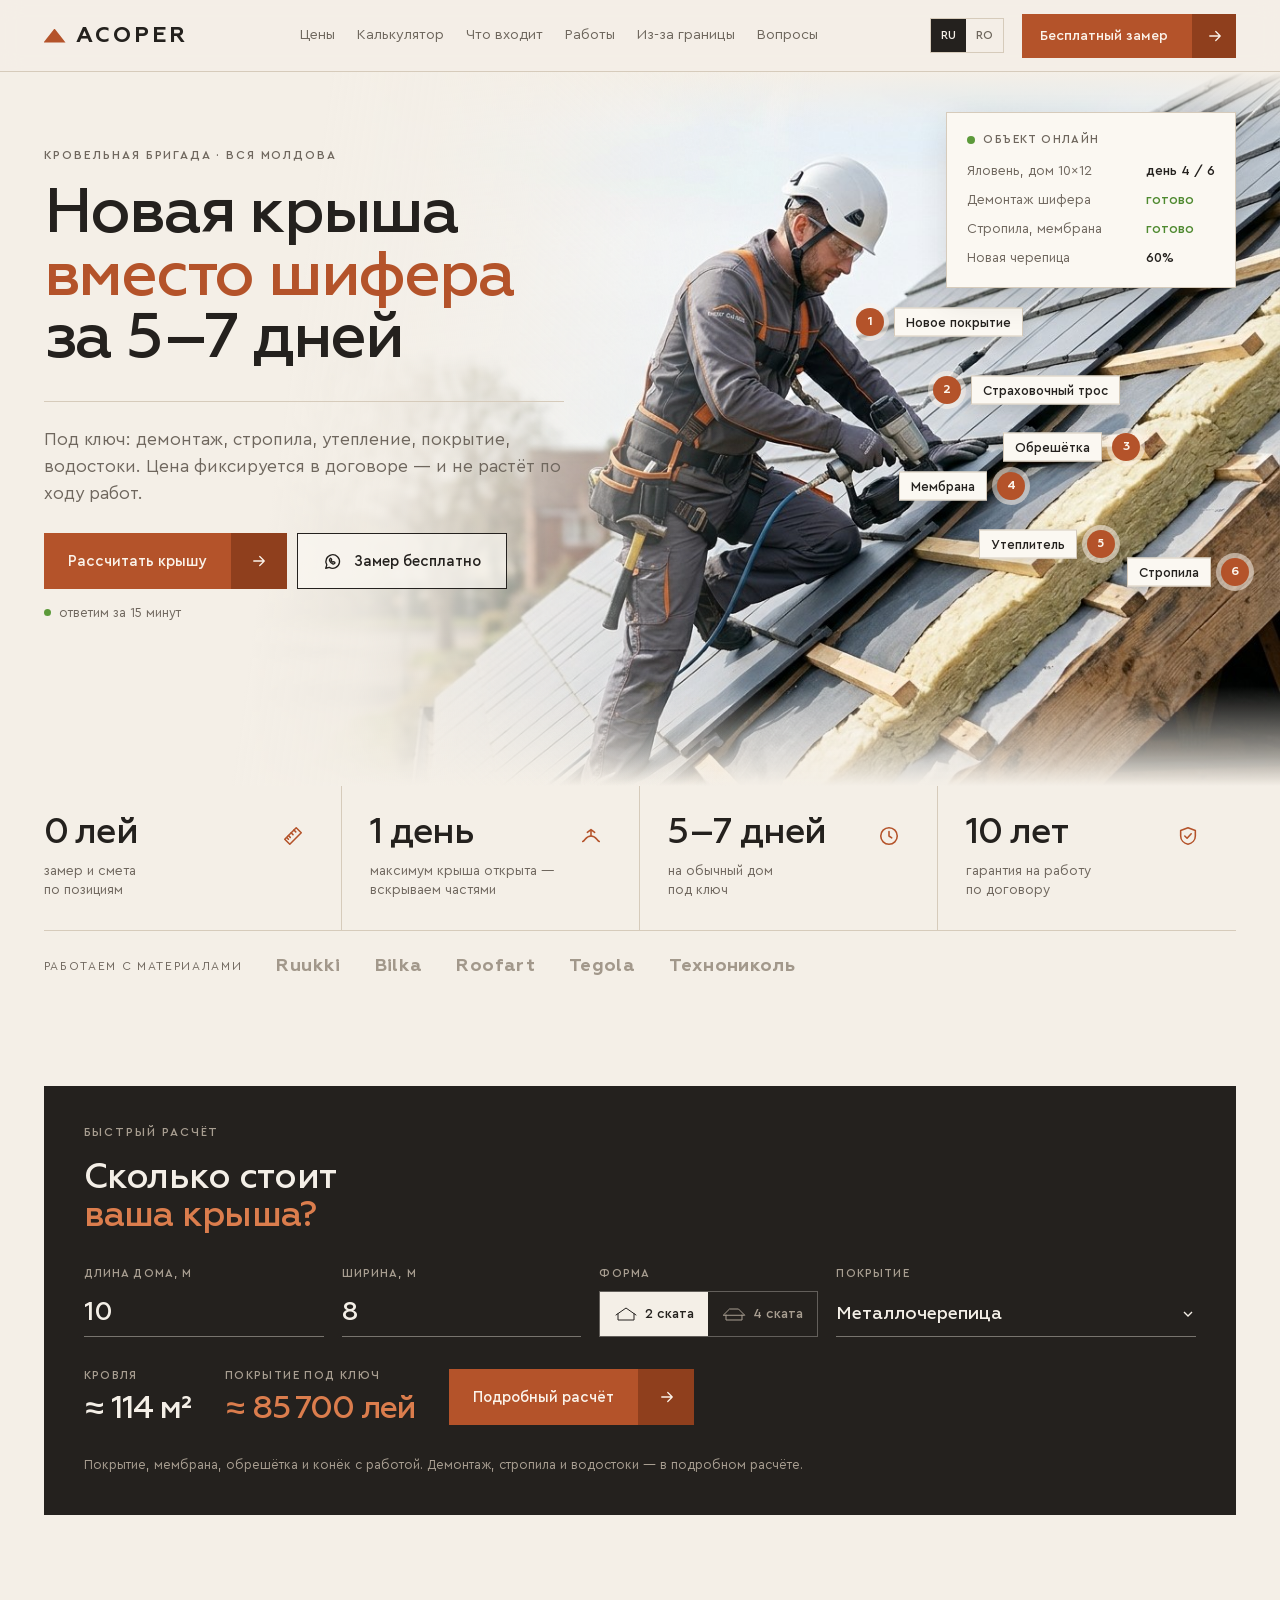
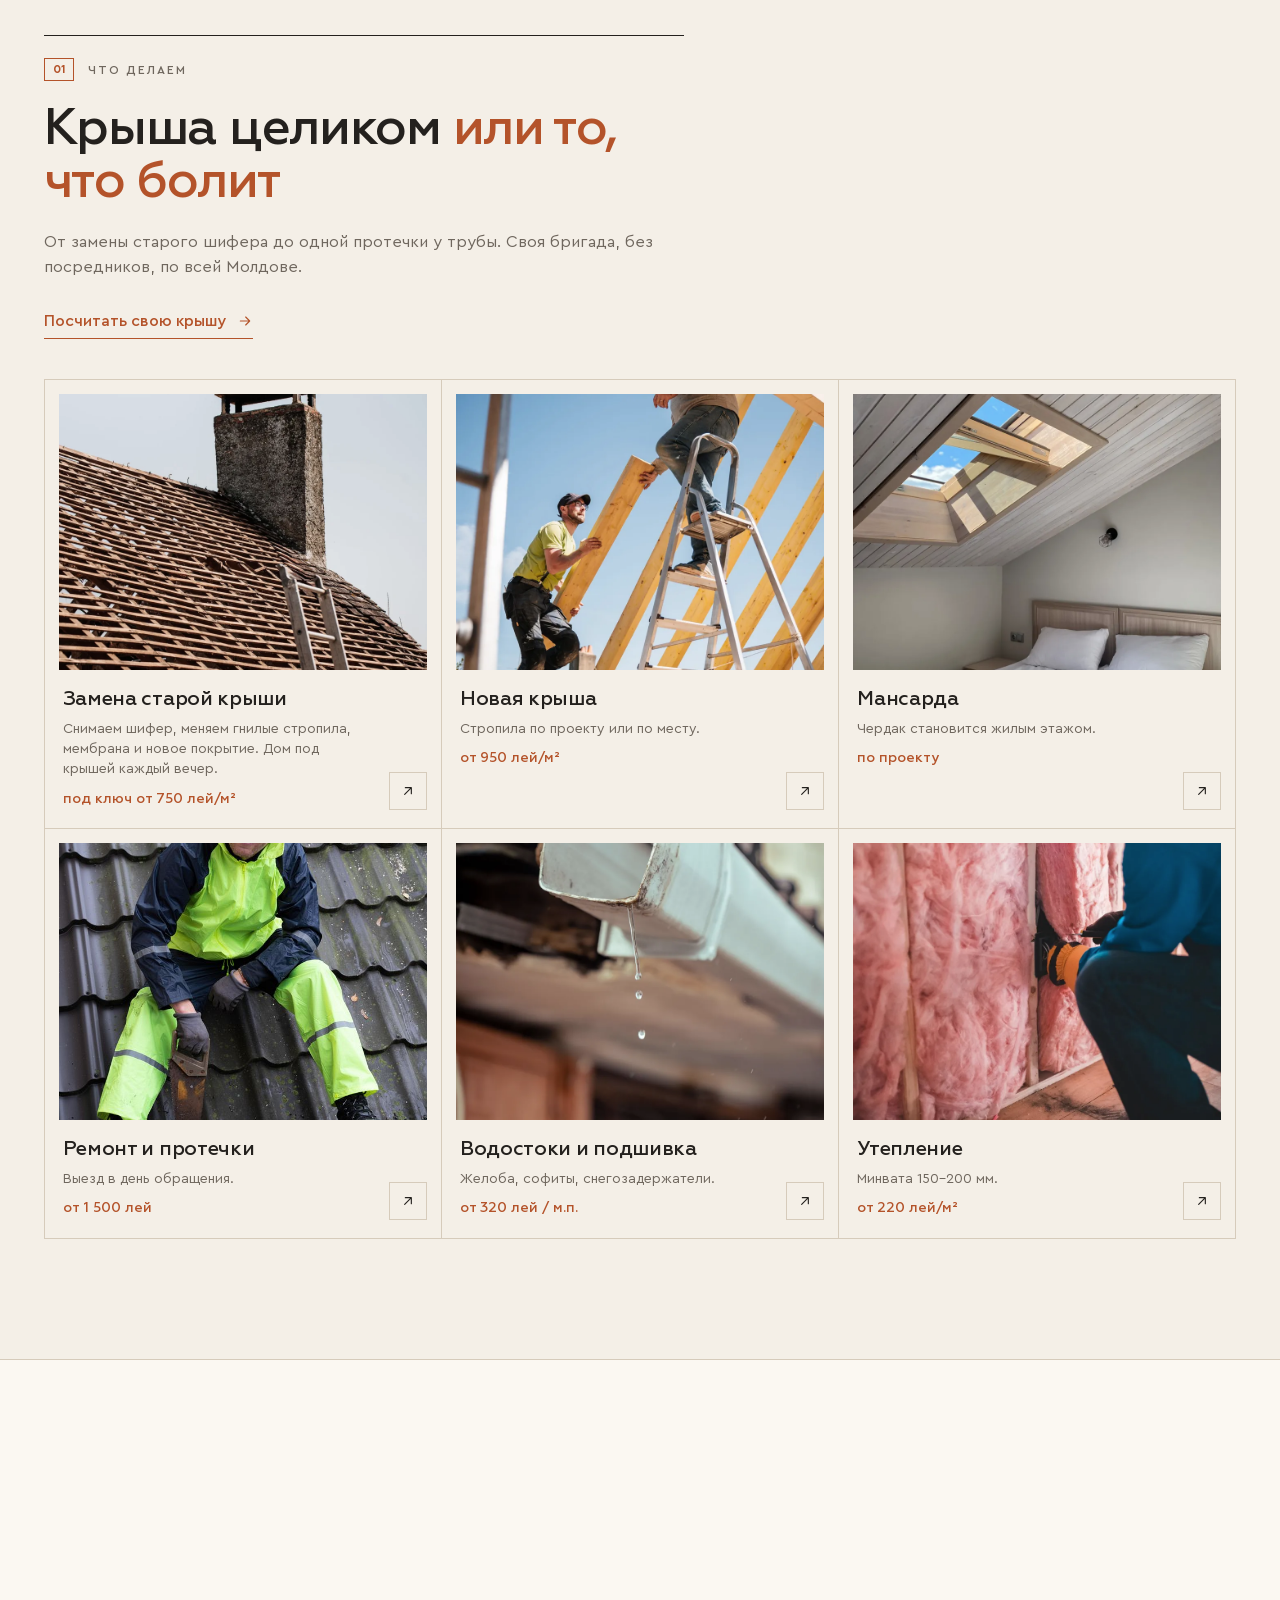
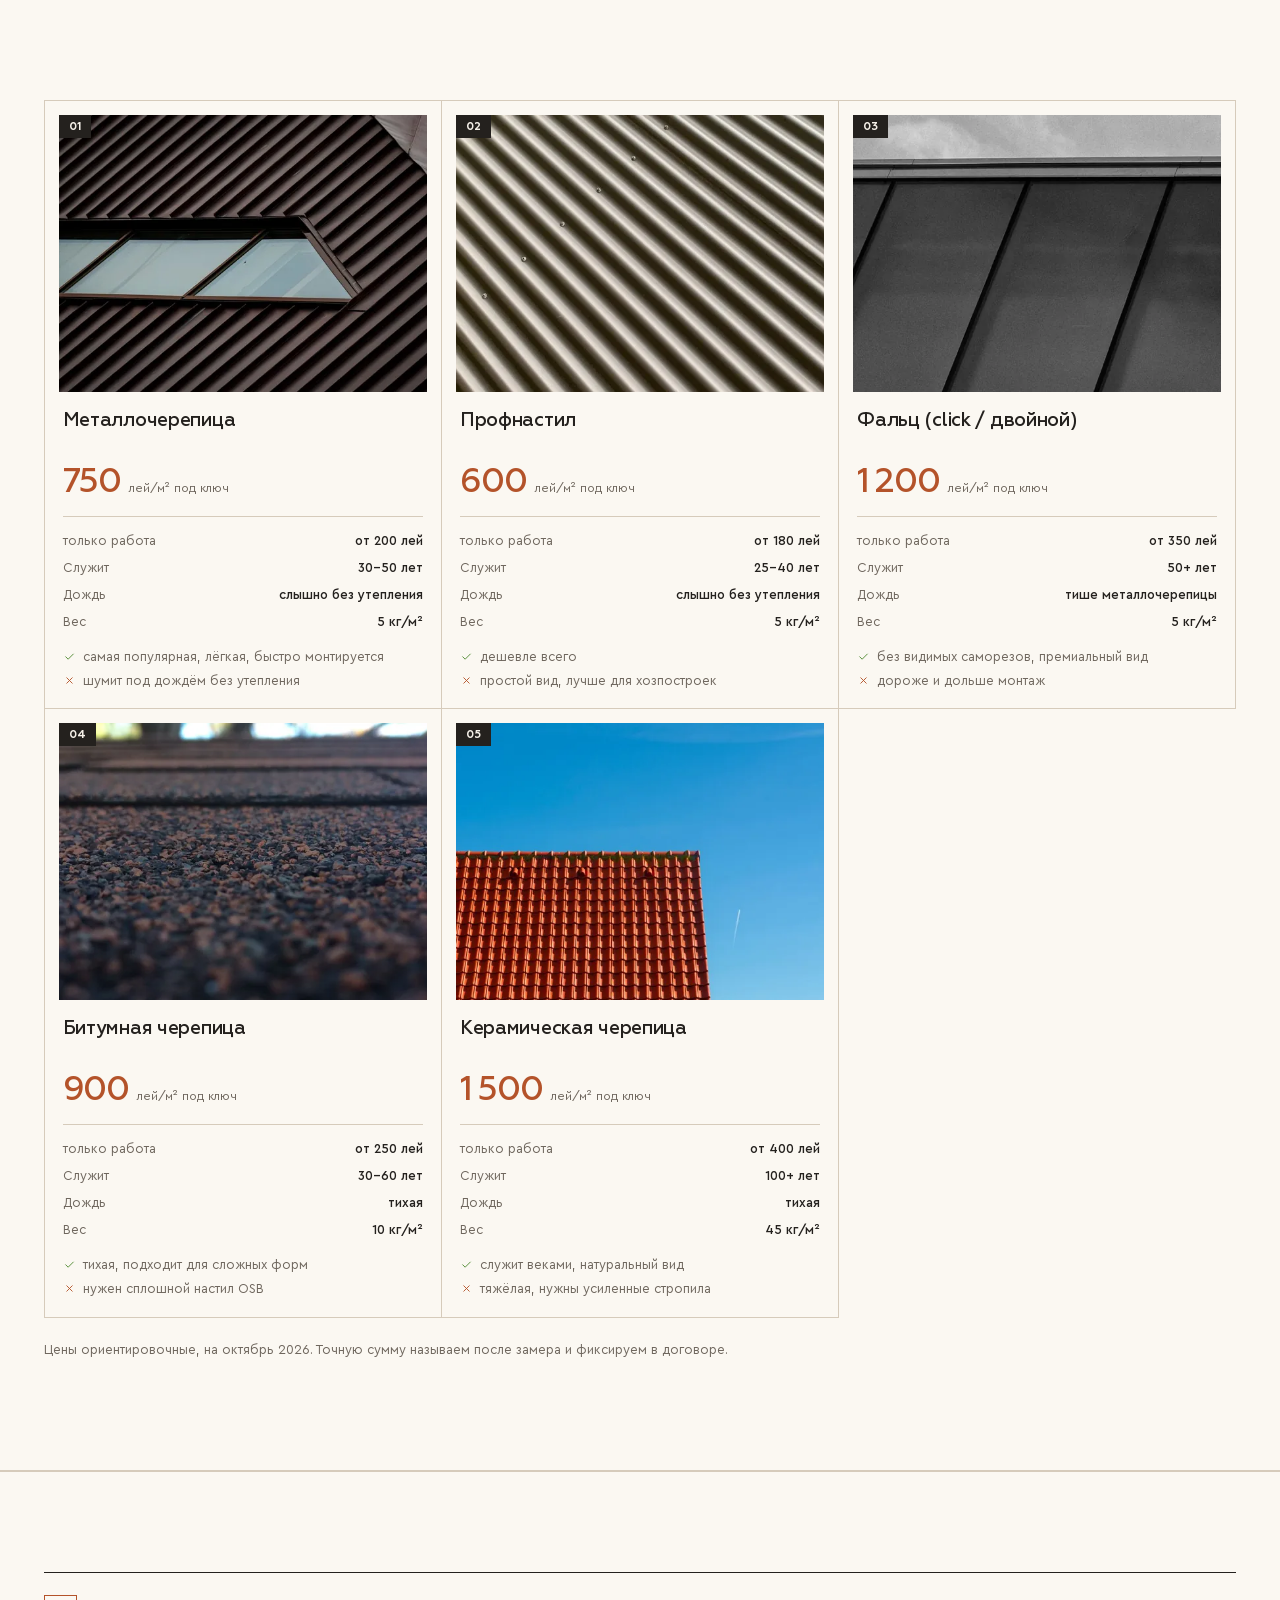
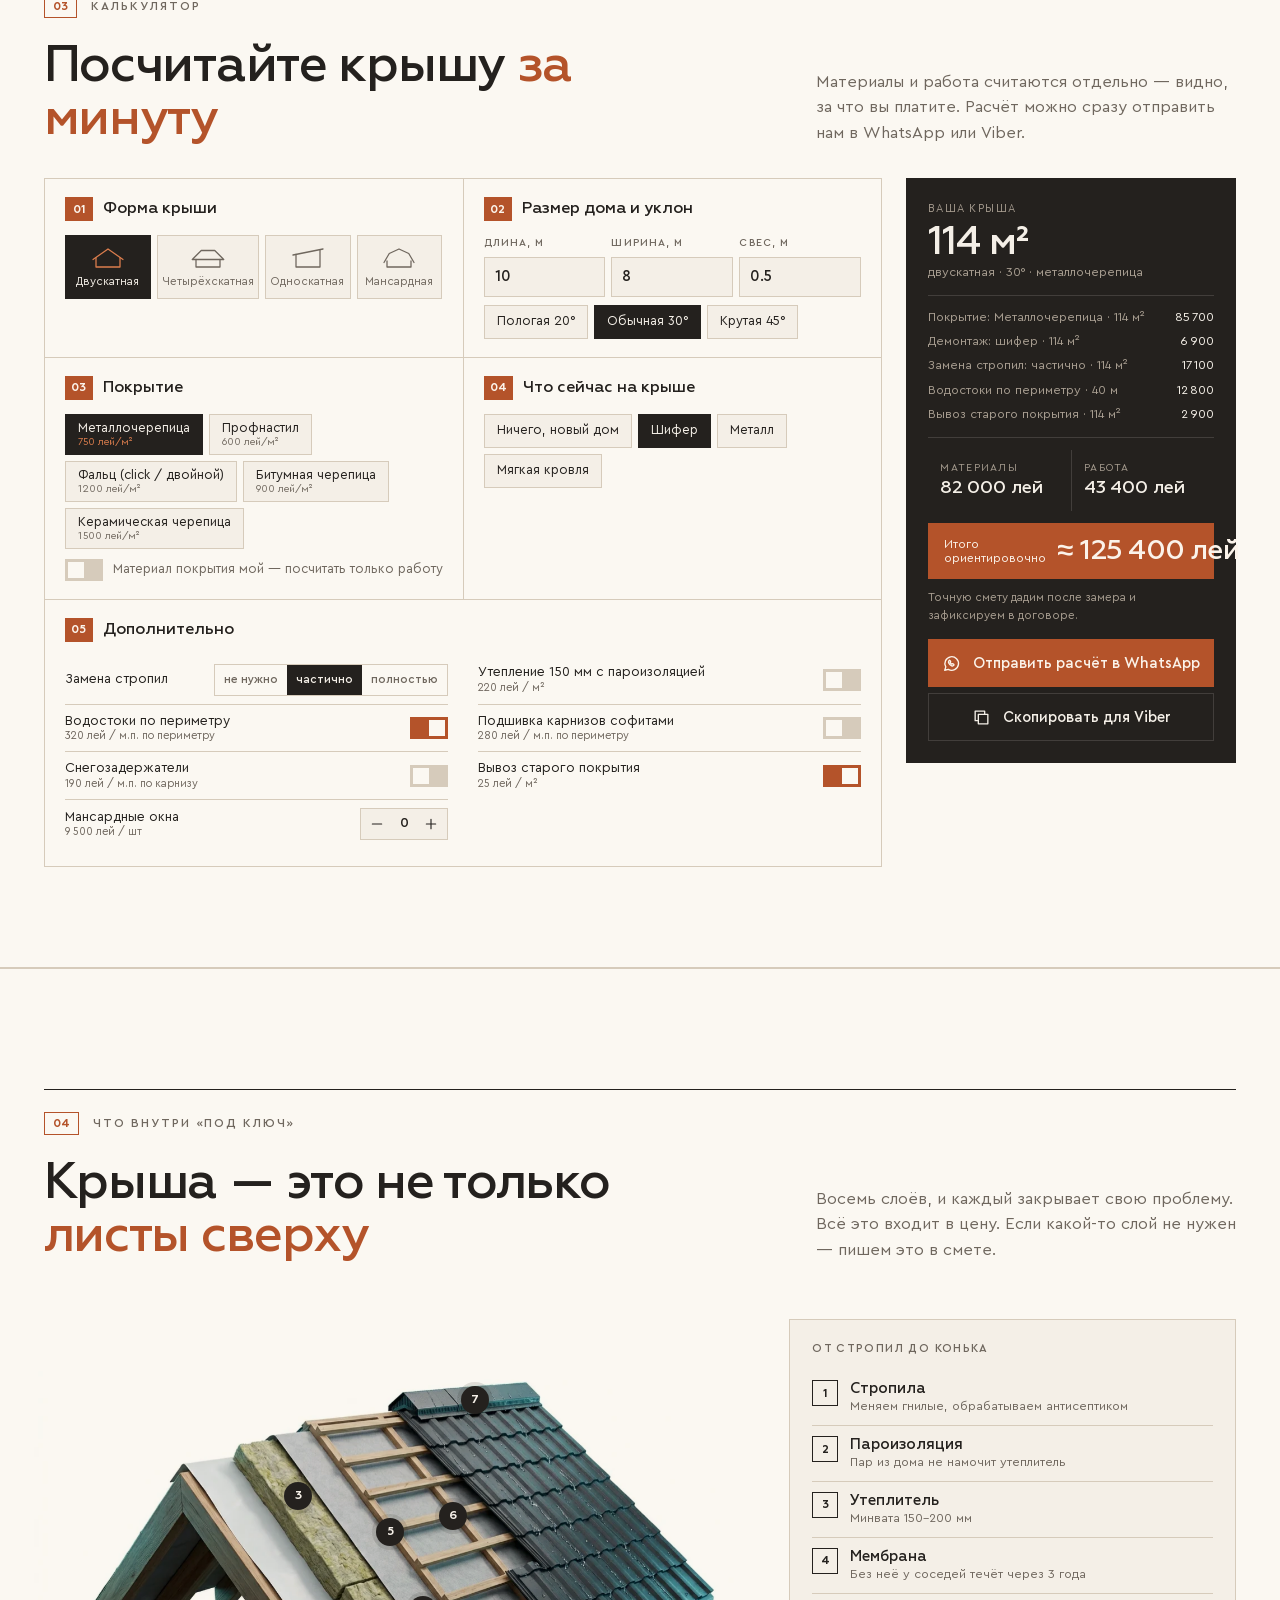
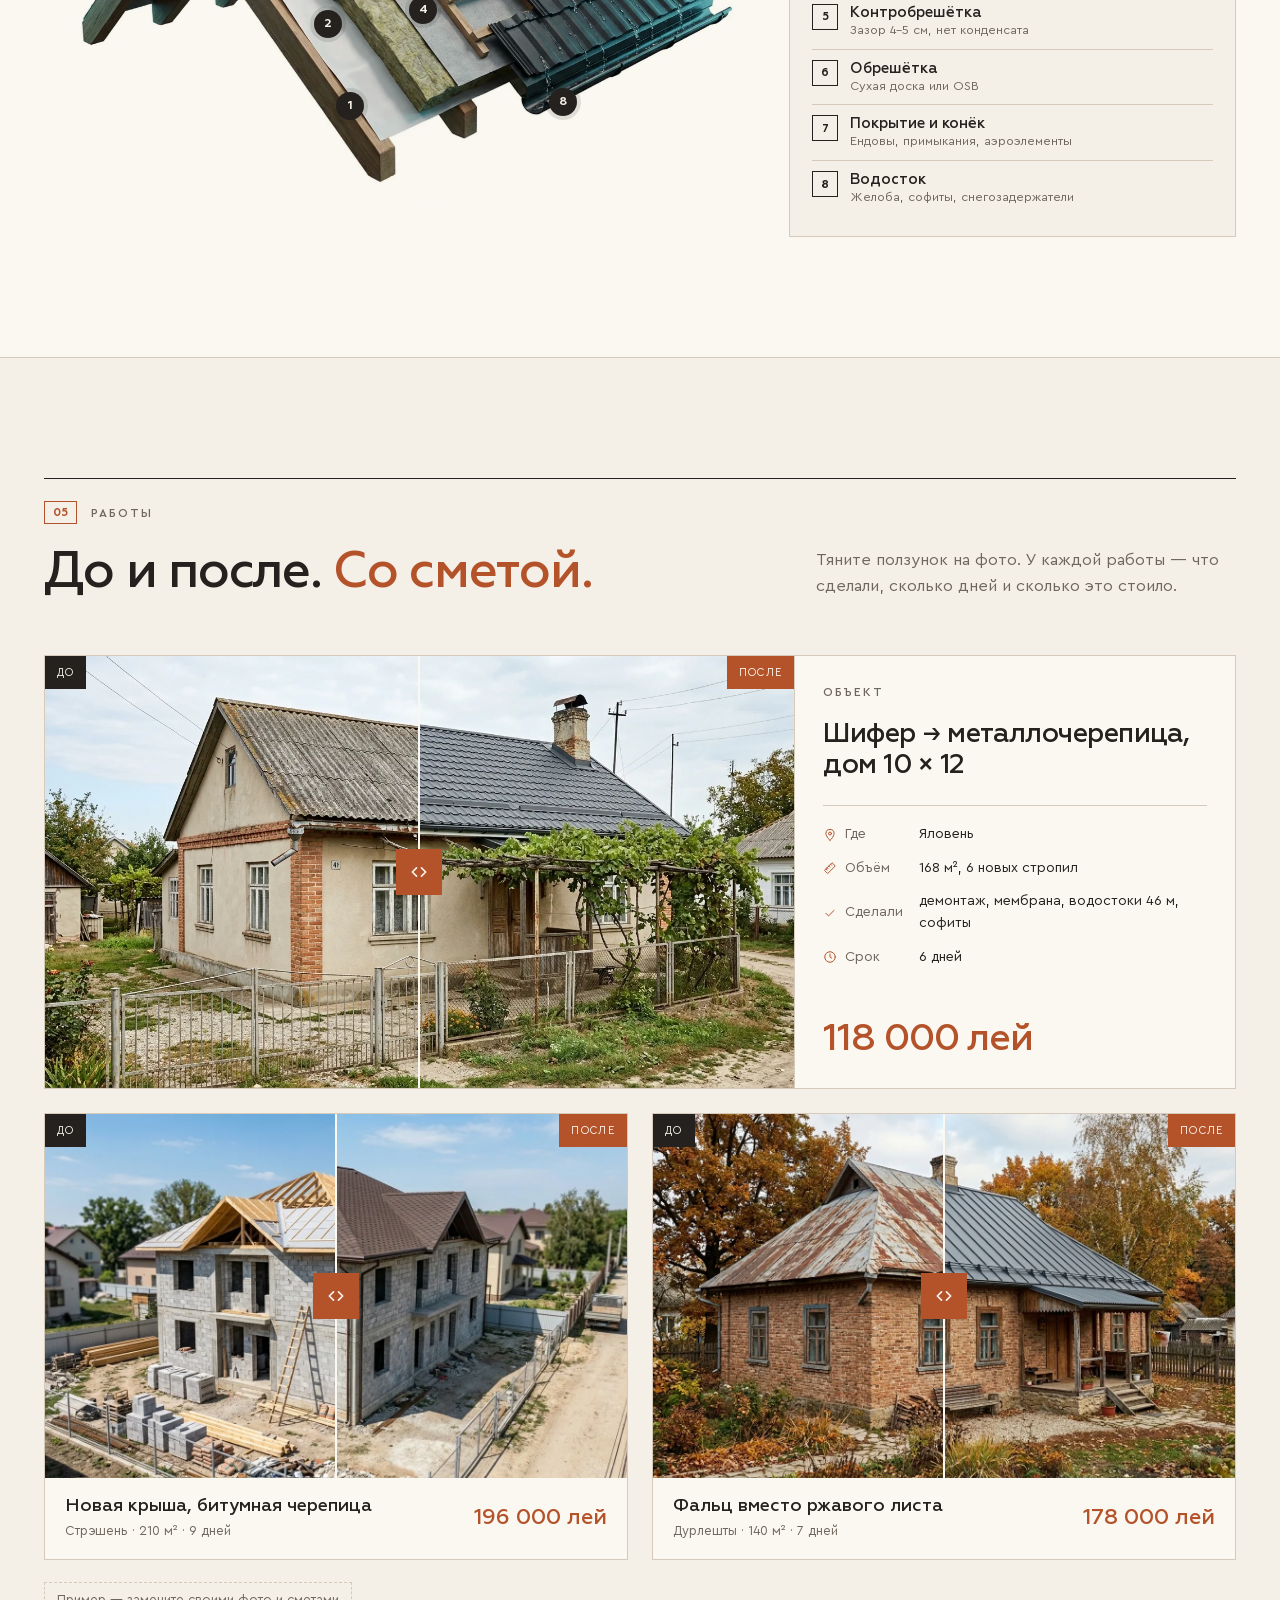
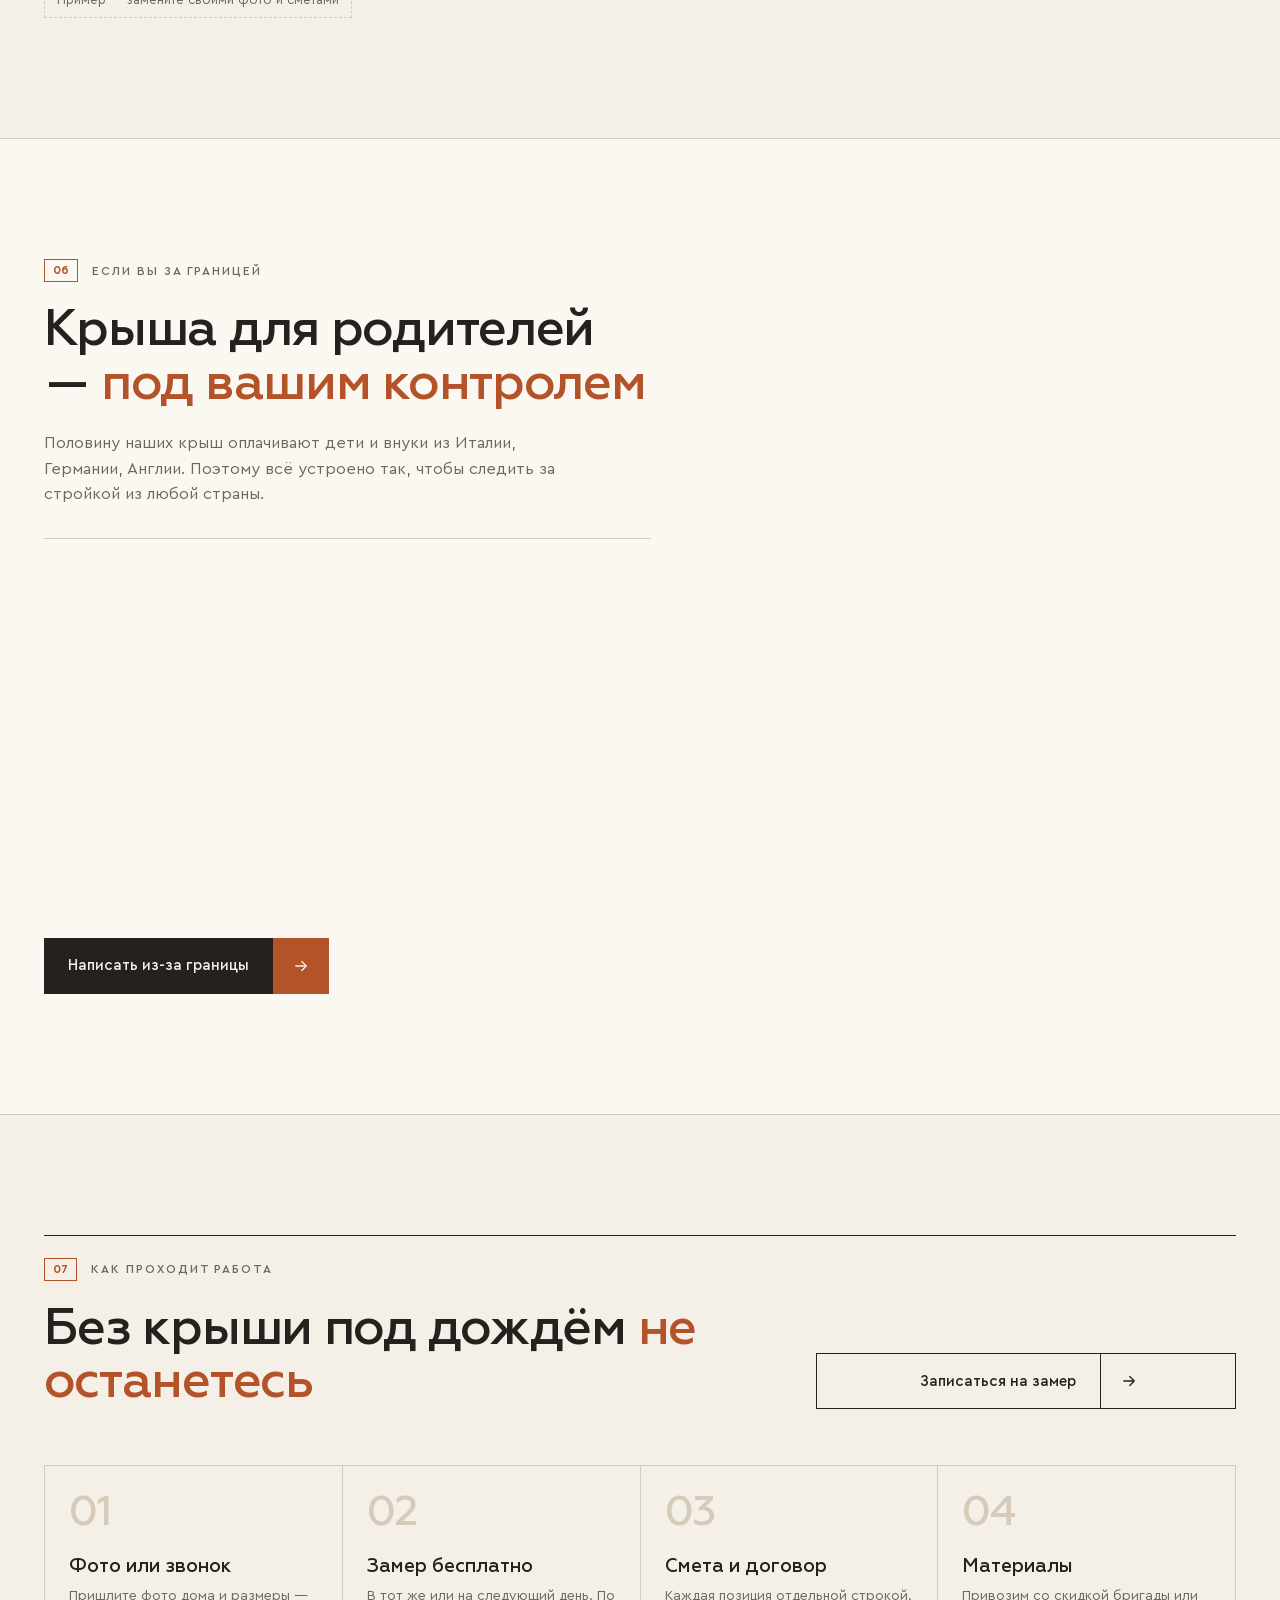
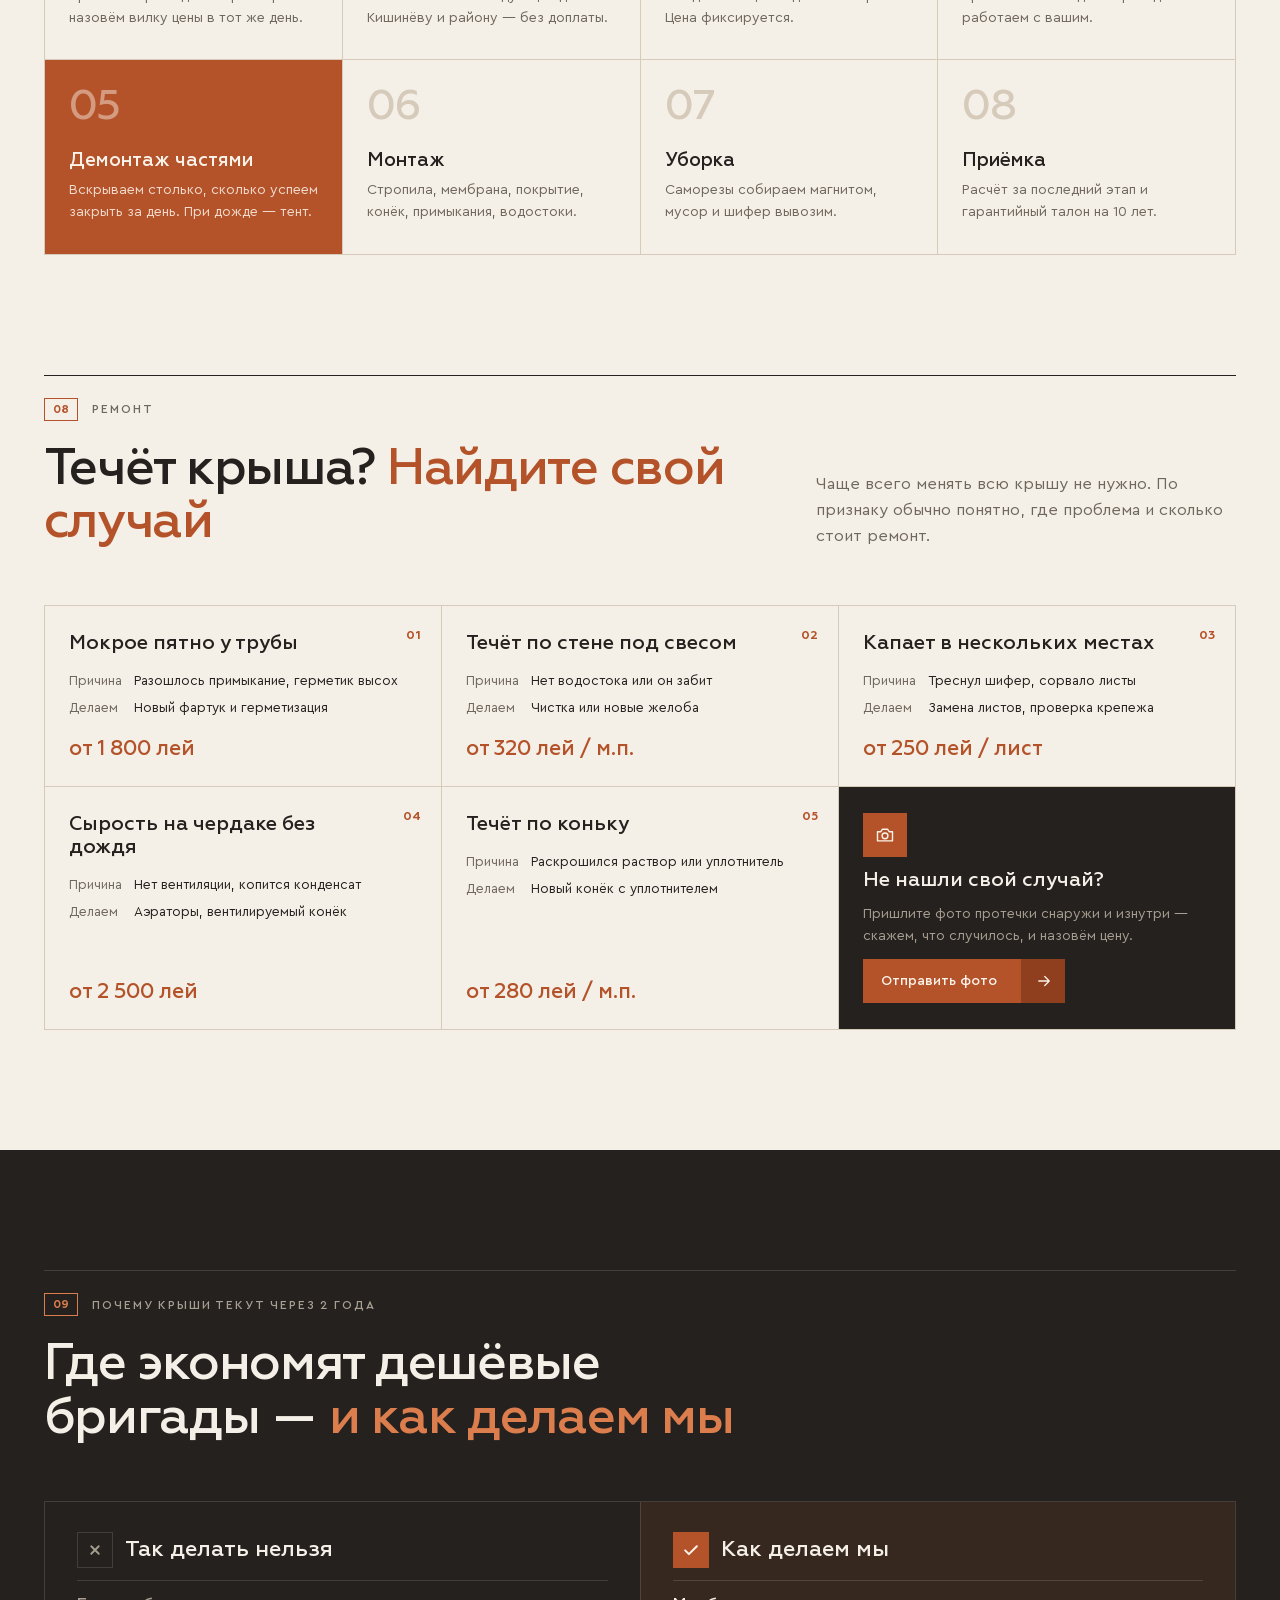
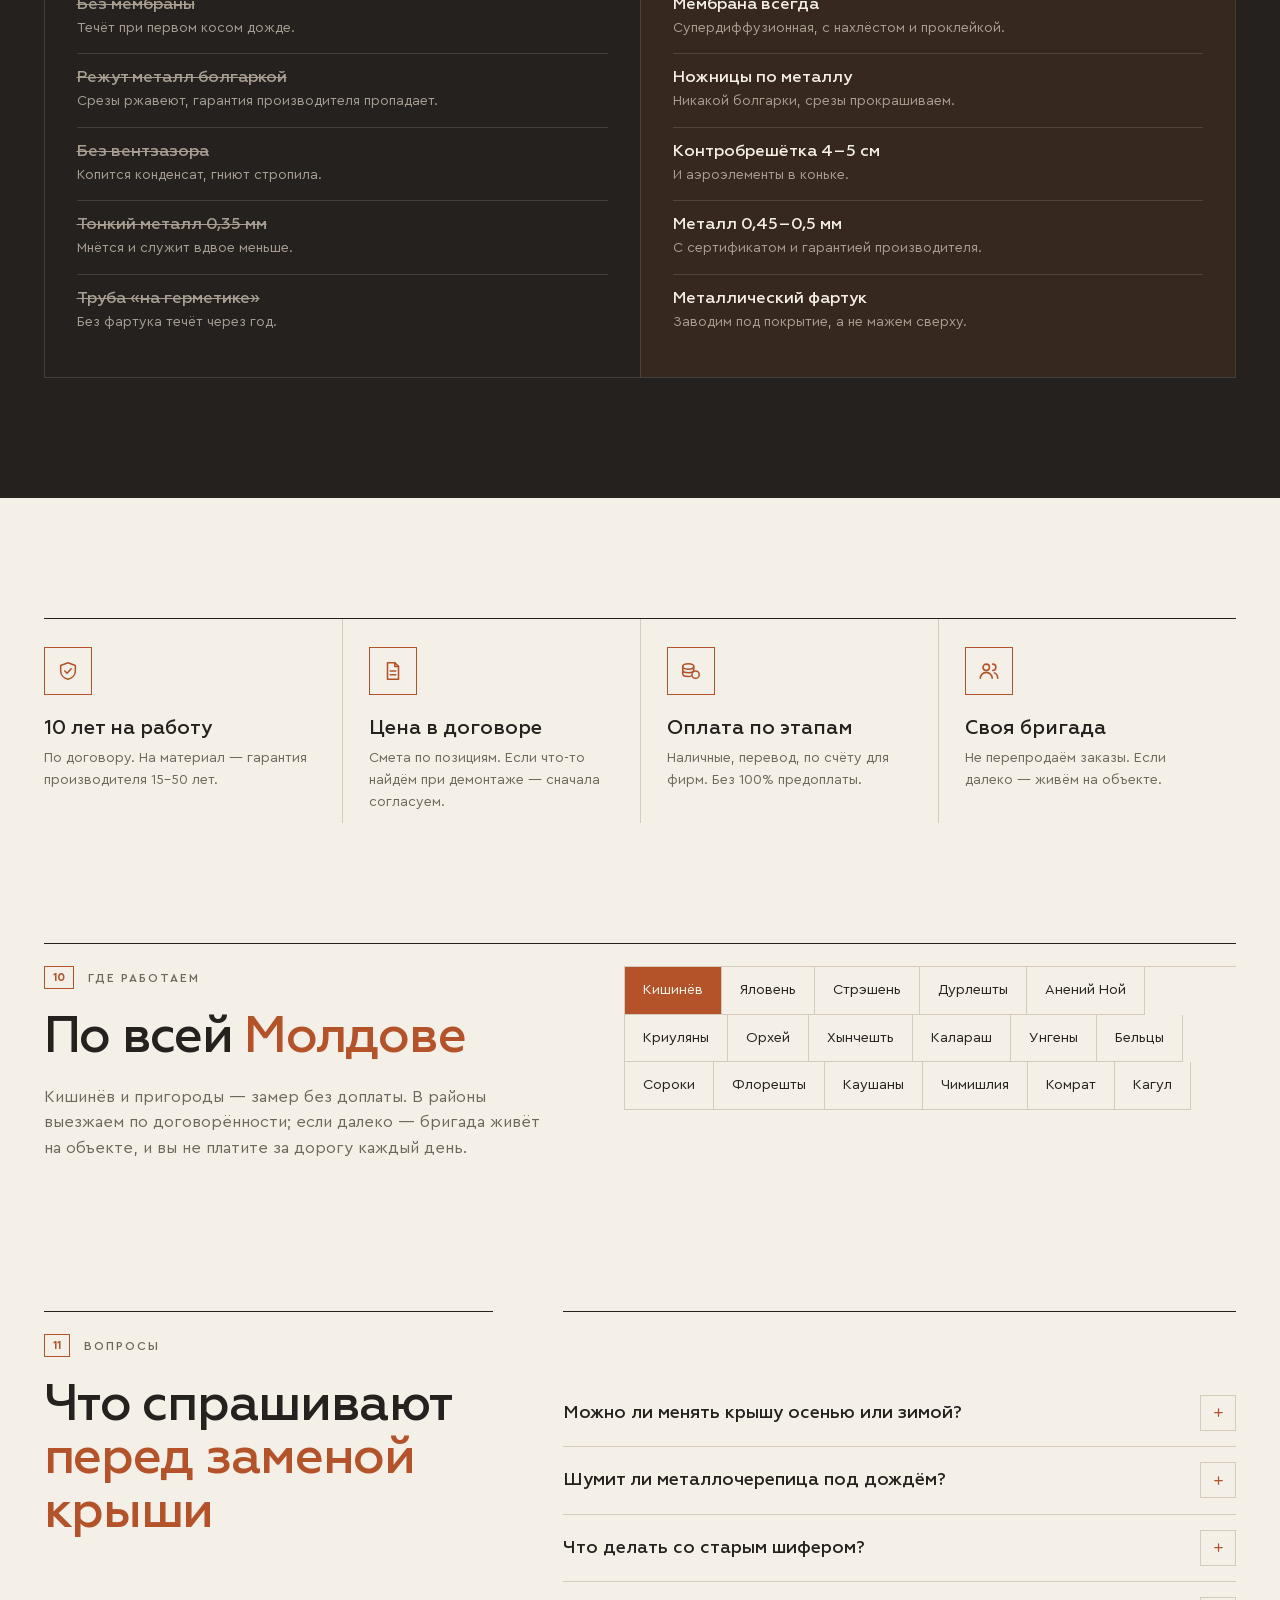
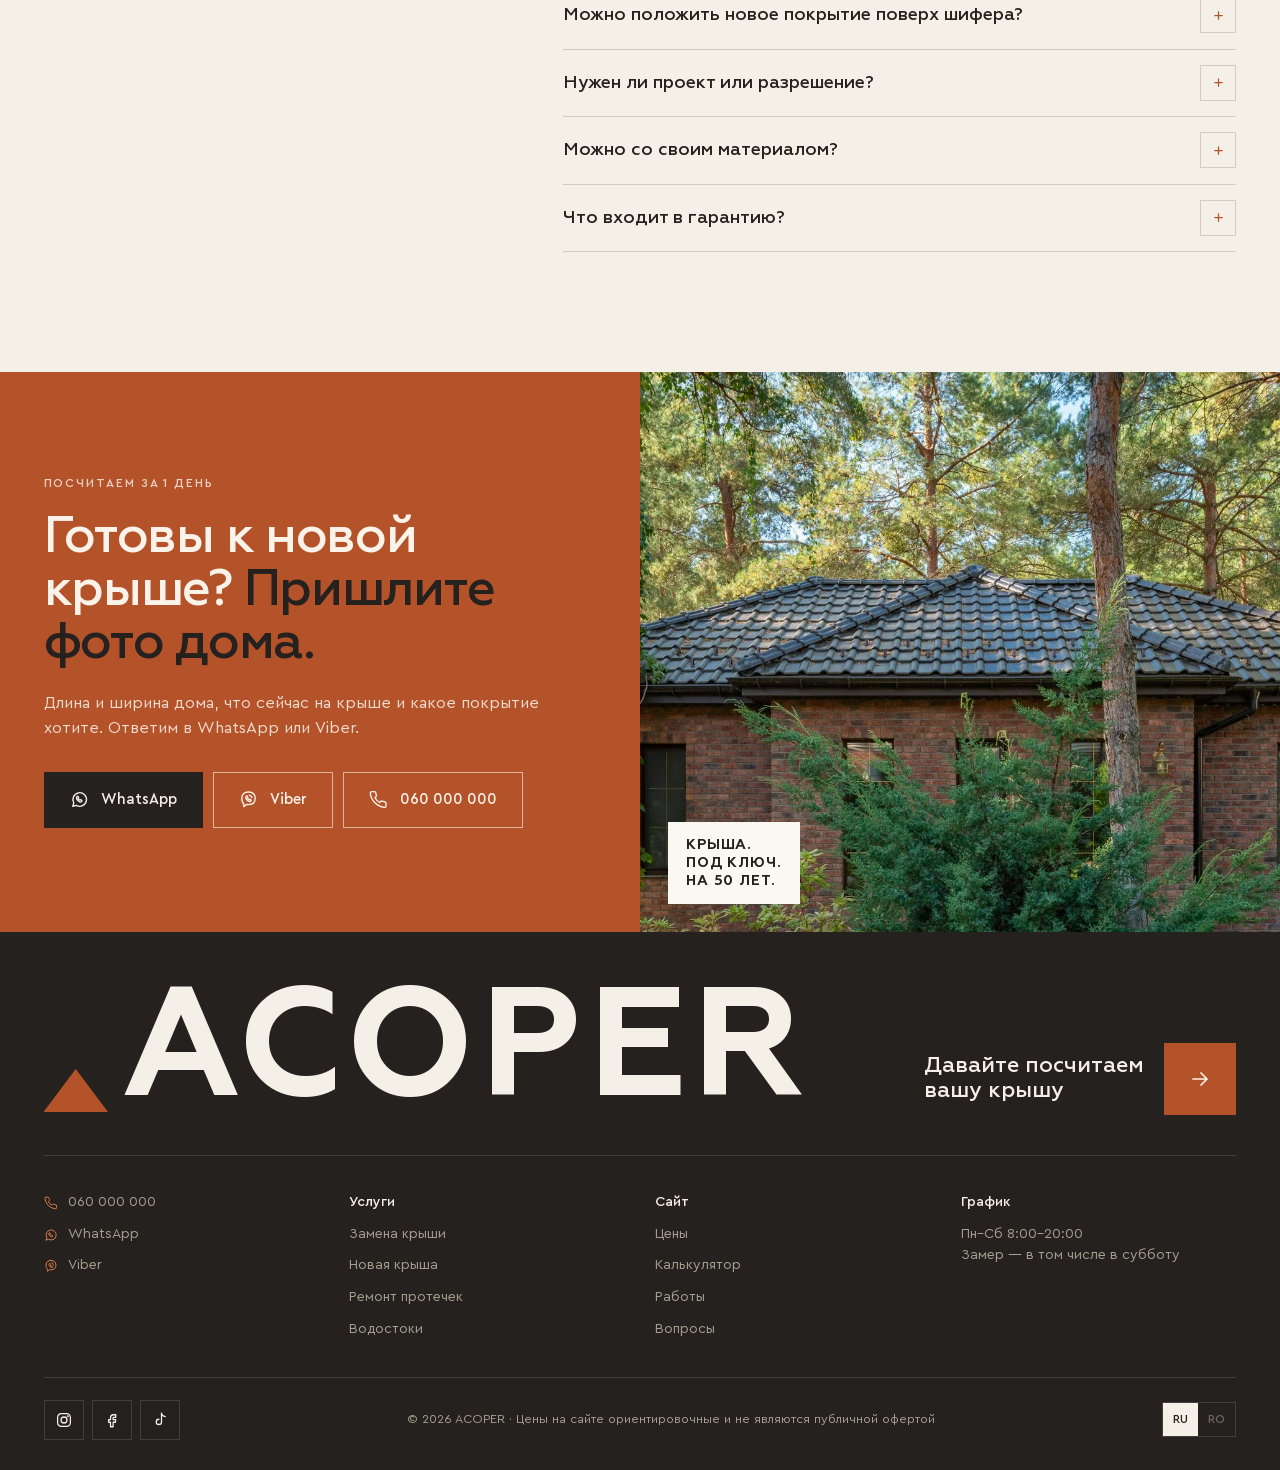
==== index.html @ ff5a1521 "Add files via upload" ====
<!doctype html>
<html lang="ru">
<head>
<meta charset="utf-8">
<meta name="viewport" content="width=device-width,initial-scale=1">
<title>Замена крыши под ключ за 5–7 дней — ACOPER · 060 000 000</title>
<meta name="description" content="Новая крыша вместо старого шифера: демонтаж, стропила, утепление, металлочерепица, фальц или битумная черепица, водостоки. Цена в договоре, гарантия 10 лет, работаем по всей Молдове. Посчитайте крышу на сайте.">
<meta property="og:type" content="website">
<meta property="og:locale" content="ru_RU">
<meta property="og:title" content="Новая крыша за 5–7 дней — ACOPER">
<meta property="og:description" content="Посчитайте крышу на сайте: форма, размер дома, покрытие. Цена под ключ в договоре, фотоотчёт каждый день, гарантия 10 лет.">
<meta property="og:url" content="https://webonix-md.github.io/krovlya-v2/">
<meta property="og:image" content="https://webonix-md.github.io/krovlya-v2/img/og/og-square-ru.jpg">
<meta property="og:image:width" content="1200">
<meta property="og:image:height" content="1200">
<meta name="theme-color" content="#F4EFE7">
<link rel="icon" href="favicon.svg" type="image/svg+xml">
<link rel="alternate" hreflang="ru" href="index.html">
<link rel="alternate" hreflang="ro" href="ro.html">
<link rel="preload" href="fonts/Geometria-Medium.woff2" as="font" type="font/woff2" crossorigin>
<link rel="preload" href="fonts/CeraPro-Regular.woff2" as="font" type="font/woff2" crossorigin>
<link rel="preload" href="img/hero-house.jpg" as="image">
<link rel="stylesheet" href="style.css?v=7">
<script type="application/ld+json">
{"@context":"https://schema.org","@type":"RoofingContractor","name":"ACOPER","description":"Кровельные работы под ключ: замена крыши, новые крыши, мансарды, водостоки. Вся Молдова","telephone":"+37360000000","priceRange":"от 600 MDL/м²","areaServed":"Moldova","address":{"@type":"PostalAddress","addressLocality":"Chișinău","addressCountry":"MD"},"openingHours":"Mo-Sa 08:00-20:00"}
</script>
</head>
<body>

<!-- ============ ИКОНКИ ============ -->
<svg width="0" height="0" style="position:absolute" aria-hidden="true">
  <symbol id="i-arrow" viewBox="0 0 24 24"><path d="M5 12h14M13 6l6 6-6 6"/></symbol>
  <symbol id="i-ne" viewBox="0 0 24 24"><path d="M7 17L17 7M8 7h9v9"/></symbol>
  <symbol id="i-plus" viewBox="0 0 24 24"><path d="M12 5v14M5 12h14"/></symbol>
  <symbol id="i-minus" viewBox="0 0 24 24"><path d="M5 12h14"/></symbol>
  <symbol id="i-menu" viewBox="0 0 24 24"><path d="M4 8h16M4 16h16"/></symbol>
  <symbol id="i-check" viewBox="0 0 24 24"><path d="M5 12.5l4.5 4.5L19 7.5"/></symbol>
  <symbol id="i-x" viewBox="0 0 24 24"><path d="M7 7l10 10M17 7L7 17"/></symbol>
  <symbol id="i-play" viewBox="0 0 24 24"><path d="M8 5.5v13l10-6.5z"/></symbol>
  <symbol id="i-phone" viewBox="0 0 24 24"><path d="M21.5 16.9v3a2 2 0 0 1-2.2 2 19.8 19.8 0 0 1-8.6-3.1 19.5 19.5 0 0 1-6-6A19.8 19.8 0 0 1 1.6 4.2 2 2 0 0 1 3.6 2h3a2 2 0 0 1 2 1.7c.1.9.4 1.8.7 2.7a2 2 0 0 1-.5 2.1L7.5 9.8a16 16 0 0 0 6 6l1.3-1.3a2 2 0 0 1 2.1-.4c.9.3 1.8.6 2.7.7a2 2 0 0 1 1.9 2.1z"/></symbol>
  <symbol id="i-wa" viewBox="0 0 24 24"><path d="M3.5 20.5l1.3-4.2A8.6 8.6 0 1 1 8 19.5z"/><path d="M9 8.2c.3-.3.7-.3 1 0l.8 1.1c.2.3.2.7-.1 1l-.4.4c.4.9 1.2 1.7 2.1 2.1l.4-.4c.3-.3.7-.3 1-.1l1.1.8c.3.3.3.7 0 1l-.6.6c-.5.5-1.3.6-2 .3a7.4 7.4 0 0 1-4-4c-.3-.7-.2-1.5.3-2z"/></symbol>
  <symbol id="i-viber" viewBox="0 0 24 24"><path d="M12 2.5c5.2 0 8.5 2.4 8.5 8s-3.3 8-8.5 8c-.9 0-1.7-.1-2.5-.2L6 21v-3.5c-1.8-1.3-2.5-3.6-2.5-7 0-5.6 3.3-8 8.5-8z"/><path d="M9.3 7.7c.3-.3.7-.3 1 0l.8 1.1c.2.3.2.7-.1 1l-.4.4c.4.9 1.2 1.7 2.1 2.1l.4-.4c.3-.3.7-.3 1-.1l1.1.8c.3.3.3.7 0 1l-.6.6c-.5.5-1.3.6-2 .3a7.4 7.4 0 0 1-4-4c-.3-.7-.2-1.5.3-2zM13 6.4a4 4 0 0 1 3.3 3.3"/></symbol>
  <symbol id="i-ruler" viewBox="0 0 24 24"><path d="M3 15.5L15.5 3 21 8.5 8.5 21z"/><path d="M7 11.5l2 2M10 8.5l2 2M13 5.5l2 2M5.5 14l1.5 1.5"/></symbol>
  <symbol id="i-clock" viewBox="0 0 24 24"><circle cx="12" cy="12" r="9"/><path d="M12 7v5l3 2"/></symbol>
  <symbol id="i-shield" viewBox="0 0 24 24"><path d="M12 3l8 3v6c0 4.5-3.4 8-8 9-4.6-1-8-4.5-8-9V6z"/><path d="M8.5 12l2.5 2.5 4.5-5"/></symbol>
  <symbol id="i-tarp" viewBox="0 0 24 24"><path d="M3 18c3-1 3-6 9-6s6 5 9 6"/><path d="M12 12V5M8 8l4-3 4 3"/></symbol>
  <symbol id="i-doc" viewBox="0 0 24 24"><path d="M6 3h8l4 4v14H6z"/><path d="M14 3v4h4M9 12h6M9 16h6"/></symbol>
  <symbol id="i-coins" viewBox="0 0 24 24"><ellipse cx="9" cy="7" rx="6" ry="3"/><path d="M3 7v4c0 1.7 2.7 3 6 3s6-1.3 6-3V7M3 11v4c0 1.7 2.7 3 6 3 1 0 2-.1 2.8-.4"/><circle cx="17" cy="16" r="4"/></symbol>
  <symbol id="i-team" viewBox="0 0 24 24"><circle cx="9" cy="8" r="3.5"/><path d="M2.5 20a6.5 6.5 0 0 1 13 0M16 4.5a3.5 3.5 0 0 1 0 7M18 14a6.5 6.5 0 0 1 3.5 6"/></symbol>
  <symbol id="i-camera" viewBox="0 0 24 24"><path d="M3 8h4l2-3h6l2 3h4v11H3z"/><circle cx="12" cy="13" r="3.5"/></symbol>
  <symbol id="i-video" viewBox="0 0 24 24"><path d="M3 7h12v10H3zM15 10.5l6-3.5v10l-6-3.5"/></symbol>
  <symbol id="i-truck" viewBox="0 0 24 24"><path d="M2 6h12v10H2zM14 9h4l3 3.5V16h-7"/><circle cx="6" cy="17.5" r="1.8"/><circle cx="17" cy="17.5" r="1.8"/></symbol>
  <symbol id="i-copy" viewBox="0 0 24 24"><path d="M8 8h12v12H8z"/><path d="M16 8V4H4v12h4"/></symbol>
  <symbol id="i-pin" viewBox="0 0 24 24"><path d="M12 21s7-6.2 7-11.5a7 7 0 0 0-14 0C5 14.8 12 21 12 21z"/><circle cx="12" cy="9.5" r="2.5"/></symbol>
  <symbol id="i-insta" viewBox="0 0 24 24"><rect x="3.5" y="3.5" width="17" height="17" rx="5"/><circle cx="12" cy="12" r="4"/><circle cx="17" cy="7" r=".6"/></symbol>
  <symbol id="i-fb" viewBox="0 0 24 24"><path d="M14 8.5h3V5h-3a4 4 0 0 0-4 4v2.5H7.5V15H10v6h3.5v-6h3l.5-3.5h-3.5V9a.5.5 0 0 1 .5-.5z"/></symbol>
  <symbol id="i-tiktok" viewBox="0 0 24 24"><path d="M14 3v11.5a3.5 3.5 0 1 1-3.5-3.5M14 3c.5 2.7 2.3 4.3 5 4.5"/></symbol>
  <symbol id="r-gable" viewBox="0 0 48 32"><path d="M4 18L24 4l20 14"/><path d="M8 15.5V28h32V15.5"/></symbol>
  <symbol id="r-hip" viewBox="0 0 48 32"><path d="M3 18L15 6h18l12 12z"/><path d="M8 18v10h32V18"/></symbol>
  <symbol id="r-mono" viewBox="0 0 48 32"><path d="M4 12L44 4"/><path d="M8 11.2V28h32V5.8"/></symbol>
  <symbol id="r-mansard" viewBox="0 0 48 32"><path d="M4 22l7-12 13-6 13 6 7 12"/><path d="M8 20v8h32v-8"/></symbol>
</svg>

<!-- ============ ШАПКА ============ -->
<header class="hdr" id="top">
  <div class="hdr__in">
    <a class="logo" href="#top" aria-label="ACOPER — на главную">ACOPER<i></i></a>
    <nav class="nav" id="nav" aria-label="Меню">
      <a href="#prices">Цены</a>
      <a href="#calc">Калькулятор</a>
      <a href="#pie">Что входит</a>
      <a href="#works">Работы</a>
      <a href="#abroad">Из-за границы</a>
      <a href="#faq">Вопросы</a>
    </nav>
    <div class="hdr__act">
      <div class="lang"><a class="is-on" href="index.html" hreflang="ru">RU</a><a href="ro.html" hreflang="ro">RO</a></div>
      <a class="hdr__tel" href="tel:+37360000000"><svg><use href="#i-phone"/></svg>060 000 000</a>
      <a class="btn btn--lime btn--sm hdr__cta" data-wa="hero" href="https://wa.me/37360000000" target="_blank" rel="noopener">Бесплатный замер<span class="btn__ic"><svg><use href="#i-arrow"/></svg></span></a>
      <button class="burger" id="burger" aria-label="Меню" aria-expanded="false"><svg><use href="#i-menu"/></svg></button>
    </div>
  </div>
</header>

<main>

<!-- ============ 1. ПЕРВЫЙ ЭКРАН ============ -->
<section class="hero" id="hero">
  <div class="hero__media">
    <figure class="hero__img">
      <img src="img/hero-house.jpg" width="1376" height="768" alt="Кровельщик со страховкой укладывает новое покрытие, видны обрешётка, утеплитель и стропила">
    </figure>
    <svg class="hero__lines" aria-hidden="true"></svg>
    <div class="hero__top">
      <div class="hero__l">
        <p class="kick">Кровельная бригада · вся Молдова</p>
        <h1 class="hero__title">Новая крыша <em>вместо шифера</em> за 5–7 дней</h1>
      </div>
      <div class="hero__r">
        <p class="hero__sub">Под ключ: демонтаж, стропила, утепление, покрытие, водостоки. Цена фиксируется в договоре — и не растёт по ходу работ.</p>
        <div class="hero__btns">
          <a class="btn btn--terra" href="#calc">Рассчитать крышу<span class="btn__ic"><svg><use href="#i-arrow"/></svg></span></a>
          <a class="btn btn--line" data-wa="hero" href="https://wa.me/37360000000" target="_blank" rel="noopener"><svg><use href="#i-wa"/></svg>Замер бесплатно</a>
        </div>
        <p class="hero__note">ответим за 15 минут</p>
      </div>
    </div>
    <div class="glass glass--status" aria-hidden="true">
    <p class="glass__hd"><i></i>Объект онлайн</p>
    <dl>
      <dt>Яловень, дом 10×12</dt><dd>день 4 / 6</dd>
      <dt>Демонтаж шифера</dt><dd class="ok">готово</dd>
      <dt>Стропила, мембрана</dt><dd class="ok">готово</dd>
      <dt>Новая черепица</dt><dd>60%</dd>
    </dl>
  </div>
  </div>

  <div class="wrap">
    <ol class="legend">
      <li class="callout" data-x="68" data-y="35"><b>1</b><strong>Новое покрытие</strong></li>
      <li class="callout" data-x="74" data-y="44.5"><b>2</b><strong>Страховочный трос</strong></li>
      <li class="callout" data-x="88" data-y="52.5"><b>3</b><strong>Обрешётка</strong></li>
      <li class="callout" data-x="79" data-y="58"><b>4</b><strong>Мембрана</strong></li>
      <li class="callout" data-x="86" data-y="66"><b>5</b><strong>Утеплитель</strong></li>
      <li class="callout" data-x="96.5" data-y="70"><b>6</b><strong>Стропила</strong></li>
    </ol>
    <div class="stats">
      <div class="stat"><span class="stat__ic"><svg><use href="#i-ruler"/></svg></span><b>0 лей</b><small>замер и смета<br>по позициям</small></div>
      <div class="stat"><span class="stat__ic"><svg><use href="#i-tarp"/></svg></span><b>1 день</b><small>максимум крыша открыта —<br>вскрываем частями</small></div>
      <div class="stat"><span class="stat__ic"><svg><use href="#i-clock"/></svg></span><b>5–7 дней</b><small>на обычный дом<br>под ключ</small></div>
      <div class="stat"><span class="stat__ic"><svg><use href="#i-shield"/></svg></span><b>10 лет</b><small>гарантия на работу<br>по договору</small></div>
    </div>
    <div class="hero__brands"><span>Работаем с материалами</span><b>Ruukki</b><b>Bilka</b><b>Roofart</b><b>Tegola</b><b>Технониколь</b></div>
  </div>
</section>

<!-- ============ МИНИ-РАСЧЁТ ============ -->
<section class="quick" aria-label="Быстрый расчёт">
  <div class="wrap">
    <div class="quick__card" id="qcalc">
      <div class="quick__t">
        <p class="kick kick--dark">Быстрый расчёт</p>
        <h2>Сколько стоит <em>ваша крыша?</em></h2>
      </div>
      <div class="quick__f">
        <label class="fld"><span>Длина дома, м</span><input type="number" id="qL" value="10" min="4" max="40" step="0.5" inputmode="decimal"></label>
        <label class="fld"><span>Ширина, м</span><input type="number" id="qW" value="8" min="4" max="30" step="0.5" inputmode="decimal"></label>
        <div class="fld"><span>Форма</span>
          <div class="seg" role="radiogroup" aria-label="Форма крыши">
            <button type="button" class="is-on" data-qshape="gable" aria-pressed="true"><svg><use href="#r-gable"/></svg>2 ската</button>
            <button type="button" data-qshape="hip" aria-pressed="false"><svg><use href="#r-hip"/></svg>4 ската</button>
          </div>
        </div>
        <label class="fld fld--sel"><span>Покрытие</span><select id="qCov"></select></label>
      </div>
      <div class="quick__res">
        <div><span>Кровля</span><b id="qArea">≈ 114 м²</b></div>
        <div class="quick__sum"><span>Покрытие под ключ</span><b id="qSum">≈ 85 700 лей</b></div>
        <a class="btn btn--dark" href="#calc">Подробный расчёт<span class="btn__ic"><svg><use href="#i-arrow"/></svg></span></a>
      </div>
      <p class="quick__note">Покрытие, мембрана, обрешётка и конёк с работой. Демонтаж, стропила и водостоки — в подробном расчёте.</p>
    </div>
  </div>
</section>

<!-- ============ 3. ЧТО ДЕЛАЕМ ============ -->
<section class="sec" id="services">
  <div class="wrap svc">
    <div class="svc__intro">
      <p class="kick kick--dark">Что делаем</p>
      <h2 class="h2">Крыша целиком <em>или то, что болит</em></h2>
      <p class="lead">От замены старого шифера до одной протечки у трубы. Своя бригада, без посредников, по всей Молдове.</p>
      <a class="link" href="#calc">Посчитать свою крышу<svg><use href="#i-arrow"/></svg></a>
    </div>
    <div class="svc__grid">
      <article class="card card--big"><img src="img/svc-repair.webp" alt="Старая черепичная крыша с трубой во время ремонта" loading="lazy" width="900" height="700"><div class="card__b"><h3>Замена старой крыши</h3><p>Снимаем шифер, меняем гнилые стропила, мембрана и новое покрытие. Дом под крышей каждый вечер.</p><span class="card__price">под ключ от 750 лей/м²</span></div><span class="card__go"><svg><use href="#i-ne"/></svg></span></article>
      <article class="card"><img src="img/svc-new.webp" alt="Монтаж стропильной системы на новом доме" loading="lazy" width="900" height="1100"><div class="card__b"><h3>Новая крыша</h3><p>Стропила по проекту или по месту.</p><span class="card__price">от 950 лей/м²</span></div><span class="card__go"><svg><use href="#i-ne"/></svg></span></article>
      <article class="card"><img src="img/svc-mansard.webp" alt="Мансарда с мансардным окном" loading="lazy" width="900" height="700"><div class="card__b"><h3>Мансарда</h3><p>Чердак становится жилым этажом.</p><span class="card__price">по проекту</span></div><span class="card__go"><svg><use href="#i-ne"/></svg></span></article>
      <article class="card"><img src="img/svc-replace.jpg" alt="Старая черепичная крыша с трубой во время ремонта" loading="lazy" width="900" height="700"><div class="card__b"><h3>Ремонт и протечки</h3><p>Выезд в день обращения.</p><span class="card__price">от 1 500 лей</span></div><span class="card__go"><svg><use href="#i-ne"/></svg></span></article>
      <article class="card"><img src="img/svc-gutters.webp" alt="Водосточный желоб под краем крыши" loading="lazy" width="900" height="1100"><div class="card__b"><h3>Водостоки и подшивка</h3><p>Желоба, софиты, снегозадержатели.</p><span class="card__price">от 320 лей / м.п.</span></div><span class="card__go"><svg><use href="#i-ne"/></svg></span></article>
      <article class="card"><img src="img/svc-insulation.webp" alt="Монтаж утеплителя между балками" loading="lazy" width="900" height="700"><div class="card__b"><h3>Утепление</h3><p>Минвата 150–200 мм.</p><span class="card__price">от 220 лей/м²</span></div><span class="card__go"><svg><use href="#i-ne"/></svg></span></article>
    </div>
  </div>
</section>

<!-- ============ 4. ПОКРЫТИЯ ============ -->
<section class="panel panel--light sec sec--prices" id="prices">
  <div class="wrap wrap--full">
    <div class="head">
      <div><p class="kick kick--dark">Цены</p><h2 class="h2">Из чего сделать <em>и сколько это стоит</em></h2></div>
      <p class="lead">Цена за м² кровли. «Под ключ» — с материалом, мембраной, обрешёткой, коньком и работой. Материал можно взять свой — тогда считаем только работу.</p>
    </div>
    <div class="cmp" id="cmp"></div>
    <p class="note">Цены ориентировочные, на октябрь 2026. Точную сумму называем после замера и фиксируем в договоре.</p>
  </div>
</section>

<!-- ============ 5. КАЛЬКУЛЯТОР ============ -->
<section class="panel panel--light sec sec--calc" id="calc">
  <div class="wrap">
    <div class="head">
      <div><p class="kick kick--dark">Калькулятор</p><h2 class="h2">Посчитайте крышу <em>за минуту</em></h2></div>
      <p class="lead">Материалы и работа считаются отдельно — видно, за что вы платите. Расчёт можно сразу отправить нам в WhatsApp или Viber.</p>
    </div>
    <div class="calc">
      <div class="calc__form">
        <div class="cstep">
          <p class="cstep__t"><b>01</b>Форма крыши</p>
          <div class="shapes" role="radiogroup" aria-label="Форма крыши">
            <button type="button" class="shape is-on" data-shape="gable" aria-pressed="true"><svg><use href="#r-gable"/></svg><span>Двускатная</span></button>
            <button type="button" class="shape" data-shape="hip" aria-pressed="false"><svg><use href="#r-hip"/></svg><span>Четырёхскатная</span></button>
            <button type="button" class="shape" data-shape="mono" aria-pressed="false"><svg><use href="#r-mono"/></svg><span>Односкатная</span></button>
            <button type="button" class="shape" data-shape="mansard" aria-pressed="false"><svg><use href="#r-mansard"/></svg><span>Мансардная</span></button>
          </div>
        </div>
        <div class="cstep">
          <p class="cstep__t"><b>02</b>Размер дома и уклон</p>
          <div class="cgrid">
            <label class="fld"><span>Длина, м</span><input type="number" id="cL" value="10" min="4" max="40" step="0.5" inputmode="decimal"></label>
            <label class="fld"><span>Ширина, м</span><input type="number" id="cW" value="8" min="4" max="30" step="0.5" inputmode="decimal"></label>
            <label class="fld"><span>Свес, м</span><input type="number" id="cO" value="0.5" min="0" max="1.2" step="0.1" inputmode="decimal"></label>
          </div>
          <div class="chips" id="slopes" role="radiogroup" aria-label="Уклон крыши"></div>
        </div>
        <div class="cstep">
          <p class="cstep__t"><b>03</b>Покрытие</p>
          <div class="chips" id="covs" role="radiogroup" aria-label="Покрытие"></div>
          <label class="tgl"><input type="checkbox" id="ownMat"><span></span>Материал покрытия мой — посчитать только работу</label>
        </div>
        <div class="cstep">
          <p class="cstep__t"><b>04</b>Что сейчас на крыше</p>
          <div class="chips" id="olds" role="radiogroup" aria-label="Что сейчас на крыше"></div>
        </div>
        <div class="cstep cstep--wide">
          <p class="cstep__t"><b>05</b>Дополнительно</p>
          <div class="opts" id="opts"></div>
        </div>
      </div>
      <aside class="calc__res" aria-live="polite">
        <div class="bill">
          <div class="bill__top">
            <span class="bill__cap">Ваша крыша</span>
            <b class="bill__area" id="rArea">114 м²</b>
            <span class="bill__meta" id="rMeta">двускатная · 30° · металлочерепица</span>
          </div>
          <ul class="bill__lines" id="rLines"></ul>
          <div class="bill__split">
            <div><span>Материалы</span><b id="rMat">—</b></div>
            <div><span>Работа</span><b id="rWork">—</b></div>
          </div>
          <div class="bill__sum"><span>Итого ориентировочно</span><b id="rSum">—</b></div>
          <p class="bill__note" id="rNote">Точную смету дадим после замера и зафиксируем в договоре.</p>
          <a class="btn btn--lime btn--full" id="sendWa" href="https://wa.me/37360000000" target="_blank" rel="noopener"><svg><use href="#i-wa"/></svg>Отправить расчёт в WhatsApp</a>
          <button type="button" class="btn btn--ghost btn--full" id="copyCalc"><svg><use href="#i-copy"/></svg><span>Скопировать для Viber</span></button>
        </div>
      </aside>
    </div>
  </div>
</section>

<!-- ============ 6. КРОВЕЛЬНЫЙ ПИРОГ ============ -->
<section class="panel panel--light panel--pie sec" id="pie">
  <div class="wrap">
    <div class="head">
      <div><p class="kick kick--dark">Что внутри «под ключ»</p><h2 class="h2">Крыша — это не только <em>листы сверху</em></h2></div>
      <p class="lead">Восемь слоёв, и каждый закрывает свою проблему. Всё это входит в цену. Если какой-то слой не нужен — пишем это в смете.</p>
    </div>
    <div class="pie" id="pieStage">
      <svg class="pie__lines" aria-hidden="true"></svg>
      <figure class="pie__img"><img src="img/pie-cutaway.webp" width="1312" height="816" alt="Скатная крыша в разрезе: стропила, пароизоляция, утеплитель, мембрана, обрешётка, металлочерепица" loading="lazy"></figure>
      <div class="glass glass--layers">
        <p class="glass__hd">От стропил до конька</p>
        <ol class="layers">
          <li class="layer" data-x="43" data-y="78"><b>1</b><div><strong>Стропила</strong><p>Меняем гнилые, обрабатываем антисептиком</p></div></li>
          <li class="layer" data-x="40" data-y="60"><b>2</b><div><strong>Пароизоляция</strong><p>Пар из дома не намочит утеплитель</p></div></li>
          <li class="layer" data-x="36" data-y="32"><b>3</b><div><strong>Утеплитель</strong><p>Минвата 150–200 мм</p></div></li>
          <li class="layer" data-x="53" data-y="57"><b>4</b><div><strong>Мембрана</strong><p>Без неё у соседей течёт через 3 года</p></div></li>
          <li class="layer" data-x="48.5" data-y="40"><b>5</b><div><strong>Контробрешётка</strong><p>Зазор 4–5 см, нет конденсата</p></div></li>
          <li class="layer" data-x="57" data-y="36.5"><b>6</b><div><strong>Обрешётка</strong><p>Сухая доска или OSB</p></div></li>
          <li class="layer" data-x="60" data-y="11"><b>7</b><div><strong>Покрытие и конёк</strong><p>Ендовы, примыкания, аэроэлементы</p></div></li>
          <li class="layer" data-x="72" data-y="77"><b>8</b><div><strong>Водосток</strong><p>Желоба, софиты, снегозадержатели</p></div></li>
        </ol>
      </div>
    </div>
  </div>
</section>

<!-- ============ 7. РАБОТЫ ============ -->
<section class="sec" id="works">
  <div class="wrap">
    <div class="head">
      <div><p class="kick kick--dark">Работы</p><h2 class="h2">До и после. <em>Со сметой.</em></h2></div>
      <p class="lead">Тяните ползунок на фото. У каждой работы — что сделали, сколько дней и сколько это стоило.</p>
    </div>
    <div class="works">
      <article class="work work--big">
        <div class="ba" style="--p:50%">
          <img src="img/work-1-after.webp" alt="Дом после замены шифера на металлочерепицу и новых водостоков" loading="lazy" width="1376" height="768">
          <img class="ba__before" src="img/work-1-before.webp" alt="Тот же дом со старой шиферной крышей" loading="lazy" width="1376" height="768">
          <span class="ba__tag ba__tag--l">До</span><span class="ba__tag ba__tag--r">После</span>
          <input class="ba__range" type="range" min="0" max="100" value="50" aria-label="Сравнить до и после">
          <span class="ba__handle" aria-hidden="true"></span>
        </div>
        <div class="work__spec">
          <p class="kick kick--dark">Объект</p>
          <h3>Шифер → металлочерепица, дом 10 × 12</h3>
          <dl>
            <dt><svg><use href="#i-pin"/></svg>Где</dt><dd>Яловень</dd>
            <dt><svg><use href="#i-ruler"/></svg>Объём</dt><dd>168 м², 6 новых стропил</dd>
            <dt><svg><use href="#i-check"/></svg>Сделали</dt><dd>демонтаж, мембрана, водостоки 46 м, софиты</dd>
            <dt><svg><use href="#i-clock"/></svg>Срок</dt><dd>6 дней</dd>
          </dl>
          <p class="work__price">118 000 лей</p>
        </div>
      </article>
      <article class="work">
        <div class="ba" style="--p:50%">
          <img src="img/work-2-after.webp" alt="Двухэтажный дом с новой четырёхскатной крышей из коричневой битумной черепицы" loading="lazy" width="1376" height="768">
          <img class="ba__before" src="img/work-2-before.webp" alt="Тот же дом со стропилами до кровельных работ" loading="lazy" width="1376" height="768">
          <span class="ba__tag ba__tag--l">До</span><span class="ba__tag ba__tag--r">После</span>
          <input class="ba__range" type="range" min="0" max="100" value="50" aria-label="Сравнить до и после">
          <span class="ba__handle" aria-hidden="true"></span>
        </div>
        <div class="work__row"><div><h3>Новая крыша, битумная черепица</h3><p>Стрэшень · 210 м² · 9 дней</p></div><b>196 000 лей</b></div>
      </article>
      <article class="work">
        <div class="ba" style="--p:50%">
          <img src="img/work-3-after.webp" alt="Кирпичный дом с новой фальцевой крышей" loading="lazy" width="1376" height="768">
          <img class="ba__before" src="img/work-3-before.webp" alt="Тот же дом со старой ржавой крышей" loading="lazy" width="1376" height="768">
          <span class="ba__tag ba__tag--l">До</span><span class="ba__tag ba__tag--r">После</span>
          <input class="ba__range" type="range" min="0" max="100" value="50" aria-label="Сравнить до и после">
          <span class="ba__handle" aria-hidden="true"></span>
        </div>
        <div class="work__row"><div><h3>Фальц вместо ржавого листа</h3><p>Дурлешты · 140 м² · 7 дней</p></div><b>178 000 лей</b></div>
      </article>
    </div>
    <p class="note note--tag">Пример — замените своими фото и сметами</p>
  </div>
</section>

<!-- ============ 8. ЗА ГРАНИЦЕЙ ============ -->
<section class="panel panel--light sec" id="abroad">
  <div class="wrap abroad">
    <div>
      <p class="kick kick--dark">Если вы за границей</p>
      <h2 class="h2">Крыша для родителей — <em>под вашим контролем</em></h2>
      <p class="lead lead--flush">Половину наших крыш оплачивают дети и внуки из Италии, Германии, Англии. Поэтому всё устроено так, чтобы следить за стройкой из любой страны.</p>
      <ul class="feat">
        <li><span class="stat__ic"><svg><use href="#i-doc"/></svg></span><div><strong>Смета и договор в Viber</strong><p>Присылаем PDF, подписать можно удалённо.</p></div></li>
        <li><span class="stat__ic"><svg><use href="#i-camera"/></svg></span><div><strong>Фотоотчёт каждый вечер</strong><p>В общий чат с вами и родителями.</p></div></li>
        <li><span class="stat__ic"><svg><use href="#i-video"/></svg></span><div><strong>Видеозвонок с крыши</strong><p>Покажем мембрану, стропила, любой узел.</p></div></li>
        <li><span class="stat__ic"><svg><use href="#i-coins"/></svg></span><div><strong>Оплата по этапам</strong><p>Материалы → стропила → покрытие → приёмка.</p></div></li>
        <li><span class="stat__ic"><svg><use href="#i-truck"/></svg></span><div><strong>Родителям ничего не нужно делать</strong><p>Материалы привозим, мусор и шифер вывозим.</p></div></li>
      </ul>
      <a class="btn btn--dark" data-wa="abroad" href="https://wa.me/37360000000" target="_blank" rel="noopener">Написать из-за границы<span class="btn__ic"><svg><use href="#i-arrow"/></svg></span></a>
    </div>
    <div class="phone" aria-hidden="true">
      <div class="phone__scr">
        <div class="chat__hd"><span class="chat__ava">A</span><div><b>Крыша · Мама, папа, ACOPER</b><small>4 участника</small></div></div>
        <div class="chat__body">
          <div class="msg msg--in"><span class="msg__who">ACOPER</span>День 2. Сняли шифер с южного ската, заменили 3 стропила. На ночь закрыли мембраной.<div class="msg__pics"><i></i><i></i><i></i></div><time>19:42</time></div>
          <div class="msg msg--out">Спасибо! А мембрана какая?<time>19:50 · Милан</time></div>
          <div class="msg msg--in"><span class="msg__who">ACOPER</span>Супердиффузионная, 3 слоя. Завтра в 10:00 можем показать по видео 👍<time>19:53</time></div>
          <div class="msg msg--in msg--file"><svg><use href="#i-doc"/></svg><div><b>Этап 2 — акт.pdf</b><small>оплата 30%</small></div><time>20:05</time></div>
          <div class="msg msg--out">Ребята молодцы, всё убрали за собой 🙂<time>20:11 · Мама</time></div>
        </div>
      </div>
    </div>
  </div>
</section>

<!-- ============ 9. КАК ПРОХОДИТ ============ -->
<section class="sec" id="process">
  <div class="wrap">
    <div class="head">
      <div><p class="kick kick--dark">Как проходит работа</p><h2 class="h2">Без крыши под дождём <em>не останетесь</em></h2></div>
      <a class="btn btn--outline-dark" data-wa="hero" href="https://wa.me/37360000000" target="_blank" rel="noopener">Записаться на замер<span class="btn__ic"><svg><use href="#i-arrow"/></svg></span></a>
    </div>
    <ol class="steps">
      <li class="step"><b>01</b><h3>Фото или звонок</h3><p>Пришлите фото дома и размеры — назовём вилку цены в тот же день.</p></li>
      <li class="step"><b>02</b><h3>Замер бесплатно</h3><p>В тот же или на следующий день. По Кишинёву и району — без доплаты.</p></li>
      <li class="step"><b>03</b><h3>Смета и договор</h3><p>Каждая позиция отдельной строкой. Цена фиксируется.</p></li>
      <li class="step"><b>04</b><h3>Материалы</h3><p>Привозим со скидкой бригады или работаем с вашим.</p></li>
      <li class="step step--hl"><b>05</b><h3>Демонтаж частями</h3><p>Вскрываем столько, сколько успеем закрыть за день. При дожде — тент.</p></li>
      <li class="step"><b>06</b><h3>Монтаж</h3><p>Стропила, мембрана, покрытие, конёк, примыкания, водостоки.</p></li>
      <li class="step"><b>07</b><h3>Уборка</h3><p>Саморезы собираем магнитом, мусор и шифер вывозим.</p></li>
      <li class="step"><b>08</b><h3>Приёмка</h3><p>Расчёт за последний этап и гарантийный талон на 10 лет.</p></li>
    </ol>
  </div>
</section>

<!-- ============ 10. ТЕЧЁТ КРЫША ============ -->
<section class="sec sec--top0" id="leaks">
  <div class="wrap">
    <div class="head">
      <div><p class="kick kick--dark">Ремонт</p><h2 class="h2">Течёт крыша? <em>Найдите свой случай</em></h2></div>
      <p class="lead">Чаще всего менять всю крышу не нужно. По признаку обычно понятно, где проблема и сколько стоит ремонт.</p>
    </div>
    <div class="leaks">
      <article class="leak"><span class="leak__n">01</span><h3>Мокрое пятно у трубы</h3><dl><dt>Причина</dt><dd>Разошлось примыкание, герметик высох</dd><dt>Делаем</dt><dd>Новый фартук и герметизация</dd></dl><b>от 1 800 лей</b></article>
      <article class="leak"><span class="leak__n">02</span><h3>Течёт по стене под свесом</h3><dl><dt>Причина</dt><dd>Нет водостока или он забит</dd><dt>Делаем</dt><dd>Чистка или новые желоба</dd></dl><b>от 320 лей / м.п.</b></article>
      <article class="leak"><span class="leak__n">03</span><h3>Капает в нескольких местах</h3><dl><dt>Причина</dt><dd>Треснул шифер, сорвало листы</dd><dt>Делаем</dt><dd>Замена листов, проверка крепежа</dd></dl><b>от 250 лей / лист</b></article>
      <article class="leak"><span class="leak__n">04</span><h3>Сырость на чердаке без дождя</h3><dl><dt>Причина</dt><dd>Нет вентиляции, копится конденсат</dd><dt>Делаем</dt><dd>Аэраторы, вентилируемый конёк</dd></dl><b>от 2 500 лей</b></article>
      <article class="leak"><span class="leak__n">05</span><h3>Течёт по коньку</h3><dl><dt>Причина</dt><dd>Раскрошился раствор или уплотнитель</dd><dt>Делаем</dt><dd>Новый конёк с уплотнителем</dd></dl><b>от 280 лей / м.п.</b></article>
      <a class="leak leak--cta" data-wa="leak" href="https://wa.me/37360000000" target="_blank" rel="noopener"><span class="stat__ic"><svg><use href="#i-camera"/></svg></span><h3>Не нашли свой случай?</h3><p>Пришлите фото протечки снаружи и изнутри — скажем, что случилось, и назовём цену.</p><span class="btn btn--lime btn--sm">Отправить фото<span class="btn__ic"><svg><use href="#i-arrow"/></svg></span></span></a>
    </div>
  </div>
</section>

<!-- ============ 11. ОШИБКИ ============ -->
<section class="panel panel--dark sec" id="mistakes">
  <div class="wrap">
    <div class="head">
      <div><p class="kick">Почему крыши текут через 2 года</p><h2 class="h2">Где экономят дешёвые бригады — <em>и как делаем мы</em></h2></div>
    </div>
    <div class="vs">
      <div class="vs__col vs__col--bad">
        <p class="vs__t"><svg><use href="#i-x"/></svg>Так делать нельзя</p>
        <ul>
          <li><strong>Без мембраны</strong>Течёт при первом косом дожде.</li>
          <li><strong>Режут металл болгаркой</strong>Срезы ржавеют, гарантия производителя пропадает.</li>
          <li><strong>Без вентзазора</strong>Копится конденсат, гниют стропила.</li>
          <li><strong>Тонкий металл 0,35 мм</strong>Мнётся и служит вдвое меньше.</li>
          <li><strong>Труба «на герметике»</strong>Без фартука течёт через год.</li>
        </ul>
      </div>
      <div class="vs__col vs__col--good">
        <p class="vs__t"><svg><use href="#i-check"/></svg>Как делаем мы</p>
        <ul>
          <li><strong>Мембрана всегда</strong>Супердиффузионная, с нахлёстом и проклейкой.</li>
          <li><strong>Ножницы по металлу</strong>Никакой болгарки, срезы прокрашиваем.</li>
          <li><strong>Контробрешётка 4–5 см</strong>И аэроэлементы в коньке.</li>
          <li><strong>Металл 0,45–0,5 мм</strong>С сертификатом и гарантией производителя.</li>
          <li><strong>Металлический фартук</strong>Заводим под покрытие, а не мажем сверху.</li>
        </ul>
      </div>
    </div>
  </div>
</section>

<!-- ============ 12. ГАРАНТИЯ И ОПЛАТА ============ -->
<section class="sec" id="terms">
  <div class="wrap">
    <div class="terms">
      <div class="term"><span class="stat__ic"><svg><use href="#i-shield"/></svg></span><h3>10 лет на работу</h3><p>По договору. На материал — гарантия производителя 15–50 лет.</p></div>
      <div class="term"><span class="stat__ic"><svg><use href="#i-doc"/></svg></span><h3>Цена в договоре</h3><p>Смета по позициям. Если что-то найдём при демонтаже — сначала согласуем.</p></div>
      <div class="term"><span class="stat__ic"><svg><use href="#i-coins"/></svg></span><h3>Оплата по этапам</h3><p>Наличные, перевод, по счёту для фирм. Без 100% предоплаты.</p></div>
      <div class="term"><span class="stat__ic"><svg><use href="#i-team"/></svg></span><h3>Своя бригада</h3><p>Не перепродаём заказы. Если далеко — живём на объекте.</p></div>
    </div>
  </div>
</section>

<!-- ============ 13. ГДЕ РАБОТАЕМ ============ -->
<section class="sec sec--top0" id="area">
  <div class="wrap">
    <div class="area">
      <div><p class="kick kick--dark">Где работаем</p><h2 class="h2">По всей <em>Молдове</em></h2><p class="lead lead--flush">Кишинёв и пригороды — замер без доплаты. В районы выезжаем по договорённости; если далеко — бригада живёт на объекте, и вы не платите за дорогу каждый день.</p></div>
      <ul class="towns"><li class="is-main">Кишинёв</li><li>Яловень</li><li>Стрэшень</li><li>Дурлешты</li><li>Анений Ной</li><li>Криуляны</li><li>Орхей</li><li>Хынчешть</li><li>Калараш</li><li>Унгены</li><li>Бельцы</li><li>Сороки</li><li>Флорешты</li><li>Каушаны</li><li>Чимишлия</li><li>Комрат</li><li>Кагул</li></ul>
    </div>
  </div>
</section>

<!-- ============ 14. ВОПРОСЫ ============ -->
<section class="sec sec--top0" id="faq">
  <div class="wrap faq">
    <div><p class="kick kick--dark">Вопросы</p><h2 class="h2">Что спрашивают <em>перед заменой крыши</em></h2></div>
    <div class="qa">
      <details><summary>Сколько дней дом стоит без крыши?</summary><p>Нисколько. Мы вскрываем крышу частями — ровно столько, сколько успеваем закрыть мембраной или покрытием за день. Если обещают дождь, накрываем тентом.</p></details>
      <details><summary>Можно ли менять крышу осенью или зимой?</summary><p>Да, металл и профнастил монтируют при любой погоде, кроме сильного ветра и гололёда. Мягкую черепицу кладём при температуре от +5 °C. Зимой бывает быстрее записаться и дешевле материалы.</p></details>
      <details><summary>Шумит ли металлочерепица под дождём?</summary><p>Без утепления — да, слышно. С утеплителем 150–200 мм и мансардой дождь почти не слышен. Если важна тишина, советуем битумную черепицу.</p></details>
      <details><summary>Что делать со старым шифером?</summary><p>Старый шифер содержит асбест, его нельзя бить и жечь. Мы снимаем его целыми листами, складываем и вывозим на полигон. Это отдельная строка в смете.</p></details>
      <details><summary>Можно положить новое покрытие поверх шифера?</summary><p>Технически можно, но мы не советуем: под шифером не видно гнилых стропил, крыша становится тяжелее, а без вентзазора появляется конденсат. Демонтаж стоит около 60 лей за м² — это 5–7% от цены крыши.</p></details>
      <details><summary>Нужен ли проект или разрешение?</summary><p>Для замены покрытия без изменения формы крыши разрешение обычно не требуется. Если меняете форму, высоту или делаете мансарду — подскажем, к кому обратиться в примэрии.</p></details>
      <details><summary>Можно со своим материалом?</summary><p>Да. В калькуляторе отметьте «материал мой» — посчитаем только работу. Перед монтажом проверим толщину металла и комплект доборных элементов.</p></details>
      <details><summary>Что входит в гарантию?</summary><p>Протечки по нашей вине, отрыв листов и водостоков, дефекты примыканий — 10 лет по договору. Приезжаем и исправляем бесплатно. Гарантию на сам материал даёт производитель.</p></details>
    </div>
  </div>
</section>

<!-- ============ 15. ФИНАЛ ============ -->
<section class="panel panel--dark final" id="contacts">
  <img class="final__bg" src="img/svc-replace.webp" alt="" loading="lazy" width="1200" height="900">
  <div class="final__in">
    <p class="kick">Посчитаем за 1 день</p>
    <h2 class="h2">Готовы к новой крыше? <em>Пришлите фото дома.</em></h2>
    <p class="lead lead--flush">Длина и ширина дома, что сейчас на крыше и какое покрытие хотите. Ответим в WhatsApp или Viber.</p>
    <div class="final__btns">
      <a class="btn btn--lime" data-wa="final" href="https://wa.me/37360000000" target="_blank" rel="noopener"><svg><use href="#i-wa"/></svg>WhatsApp</a>
      <a class="btn btn--outline" href="viber://chat?number=%2B37360000000"><svg><use href="#i-viber"/></svg>Viber</a>
      <a class="btn btn--outline" href="tel:+37360000000"><svg><use href="#i-phone"/></svg>060 000 000</a>
    </div>
  </div>
  <p class="final__tag" aria-hidden="true">Крыша.<br>Под ключ.<br>На 50 лет.</p>
</section>

</main>

<footer class="ftr panel panel--dark">
  <div class="ftr__top">
    <p class="ftr__logo">ACOPER<i></i></p>
    <div class="ftr__cta"><p>Давайте посчитаем<br>вашу крышу</p><a class="btn__ic btn__ic--lg" data-wa="final" href="https://wa.me/37360000000" target="_blank" rel="noopener" aria-label="Написать в WhatsApp"><svg><use href="#i-arrow"/></svg></a></div>
  </div>
  <div class="ftr__cols">
    <div><a href="tel:+37360000000"><svg><use href="#i-phone"/></svg>060 000 000</a><a href="https://wa.me/37360000000" target="_blank" rel="noopener"><svg><use href="#i-wa"/></svg>WhatsApp</a><a href="viber://chat?number=%2B37360000000"><svg><use href="#i-viber"/></svg>Viber</a></div>
    <div><p class="ftr__h">Услуги</p><a href="#services">Замена крыши</a><a href="#services">Новая крыша</a><a href="#leaks">Ремонт протечек</a><a href="#services">Водостоки</a></div>
    <div><p class="ftr__h">Сайт</p><a href="#prices">Цены</a><a href="#calc">Калькулятор</a><a href="#works">Работы</a><a href="#faq">Вопросы</a></div>
    <div><p class="ftr__h">График</p><p>Пн–Сб 8:00–20:00<br>Замер — в том числе в субботу</p></div>
  </div>
  <div class="ftr__bot">
    <div class="ftr__soc"><a href="#" aria-label="Instagram"><svg><use href="#i-insta"/></svg></a><a href="#" aria-label="Facebook"><svg><use href="#i-fb"/></svg></a><a href="#" aria-label="TikTok"><svg><use href="#i-tiktok"/></svg></a></div>
    <span>© 2026 ACOPER · Цены на сайте ориентировочные и не являются публичной офертой</span>
    <div class="lang"><a class="is-on" href="index.html" hreflang="ru">RU</a><a href="ro.html" hreflang="ro">RO</a></div>
  </div>
</footer>

<div class="mbar">
  <a href="tel:+37360000000"><svg><use href="#i-phone"/></svg>Позвонить</a>
  <a class="mbar__wa" data-wa="mbar" href="https://wa.me/37360000000" target="_blank" rel="noopener"><svg><use href="#i-wa"/></svg>WhatsApp</a>
</div>

<!-- ============ ДАННЫЕ КАЛЬКУЛЯТОРА (цены правятся здесь) ============ -->
<script type="application/json" id="calc-data">
{
  "phone": "37360000000",
  "currency": "лей",
  "minOrder": 15000,
  "covers": [
    {"id": "metal", "name": "Металлочерепица", "turnkey": 750, "work": 200, "life": "30–50 лет", "noise": "слышно без утепления", "weight": "5 кг/м²", "img": "img/cov-metal.webp", "pro": "самая популярная, лёгкая, быстро монтируется", "con": "шумит под дождём без утепления"},
    {"id": "prof", "name": "Профнастил", "turnkey": 600, "work": 180, "life": "25–40 лет", "noise": "слышно без утепления", "weight": "5 кг/м²", "img": "img/cov-profnastil.webp", "pro": "дешевле всего", "con": "простой вид, лучше для хозпостроек"},
    {"id": "falt", "name": "Фальц (click / двойной)", "turnkey": 1200, "work": 350, "life": "50+ лет", "noise": "тише металлочерепицы", "weight": "5 кг/м²", "img": "img/cov-falt.webp", "pro": "без видимых саморезов, премиальный вид", "con": "дороже и дольше монтаж"},
    {"id": "shingle", "name": "Битумная черепица", "turnkey": 900, "work": 250, "life": "30–60 лет", "noise": "тихая", "weight": "10 кг/м²", "img": "img/cov-shingle.webp", "pro": "тихая, подходит для сложных форм", "con": "нужен сплошной настил OSB"},
    {"id": "ceramic", "name": "Керамическая черепица", "turnkey": 1500, "work": 400, "life": "100+ лет", "noise": "тихая", "weight": "45 кг/м²", "img": "img/cov-ceramic.webp", "pro": "служит веками, натуральный вид", "con": "тяжёлая, нужны усиленные стропила"}
  ],
  "shapes": [
    {"id": "gable", "name": "двускатная", "k": 1.0},
    {"id": "hip", "name": "четырёхскатная", "k": 1.06},
    {"id": "mono", "name": "односкатная", "k": 1.0},
    {"id": "mansard", "name": "мансардная", "k": 1.25}
  ],
  "slopes": [
    {"deg": 20, "name": "Пологая 20°"},
    {"deg": 30, "name": "Обычная 30°", "def": true},
    {"deg": 45, "name": "Крутая 45°"}
  ],
  "olds": [
    {"id": "none", "name": "Ничего, новый дом", "mat": 0, "work": 0},
    {"id": "slate", "name": "Шифер", "mat": 0, "work": 60, "def": true},
    {"id": "metal", "name": "Металл", "mat": 0, "work": 40},
    {"id": "soft", "name": "Мягкая кровля", "mat": 0, "work": 50}
  ],
  "options": [
    {"id": "rafters", "name": "Замена стропил", "type": "choice", "unit": "m2", "choices": [
      {"name": "не нужно", "mat": 0, "work": 0},
      {"name": "частично", "mat": 90, "work": 60, "def": true},
      {"name": "полностью", "mat": 260, "work": 160}
    ]},
    {"id": "insul", "name": "Утепление 150 мм с пароизоляцией", "type": "check", "unit": "m2", "mat": 140, "work": 80},
    {"id": "gutters", "name": "Водостоки по периметру", "type": "check", "unit": "perimeter", "mat": 220, "work": 100, "def": true},
    {"id": "soffit", "name": "Подшивка карнизов софитами", "type": "check", "unit": "perimeter", "mat": 170, "work": 110},
    {"id": "snow", "name": "Снегозадержатели", "type": "check", "unit": "eaves", "mat": 130, "work": 60},
    {"id": "haul", "name": "Вывоз старого покрытия", "type": "check", "unit": "m2old", "mat": 0, "work": 25, "def": true},
    {"id": "windows", "name": "Мансардные окна", "type": "count", "unit": "pcs", "mat": 7500, "work": 2000}
  ]
}
</script>
<script src="main.js?v=2" defer></script>
</body>
</html>
---- style.css ----
/* ============ ACOPER v2 — кровля под ключ ============
   «Архитектурный» вариант: кремовый фон, графит и терракота (цвет черепицы),
   строгая сетка с тонкими линиями, прямые углы, номера разделов, Geometria + Cera Pro. */

@font-face{font-family:Geometria;src:url(fonts/Geometria-Medium.woff2) format("woff2");font-weight:500;font-display:swap}
@font-face{font-family:Geometria;src:url(fonts/Geometria-Bold.woff2) format("woff2");font-weight:700;font-display:swap}
@font-face{font-family:"Cera Pro";src:url(fonts/CeraPro-Regular.woff2) format("woff2");font-weight:400;font-display:swap}
@font-face{font-family:"Cera Pro";src:url(fonts/CeraPro-Medium.woff2) format("woff2");font-weight:500;font-display:swap}

:root{
  --cream:#F4EFE7;    /* фон страницы */
  --paper:#FBF8F2;    /* карточки */
  --sand:#EAE2D6;     /* подложки */
  --line:#D6CBBB;
  --ink:#24211E;      /* графит */
  --d2:#2F2B27;
  --mu:#6F675E;
  --mud:#A89E91;      /* текст на тёмном */
  --lined:rgba(244,239,231,.14);
  --terra:#B4532A;    /* черепица */
  --terra-dk:#8F3F1D;
  --terra-lt:#DB7D4D; /* терракота на тёмном */
  --on:#FBF3EA;       /* текст на терракоте */
  --fh:Geometria,"Arial",sans-serif;
  --ft:"Cera Pro",system-ui,sans-serif;
  --pad:clamp(16px,3.4vw,48px);
  --hdr:72px;
}
*,*::before,*::after{box-sizing:border-box}
html{scroll-behavior:smooth;scroll-padding-top:calc(var(--hdr) + 16px);-webkit-text-size-adjust:100%}
body{margin:0;background:var(--cream);color:var(--ink);font:400 16px/1.55 var(--ft);-webkit-font-smoothing:antialiased;overflow-x:hidden;counter-reset:sec}
@supports (overflow:clip){html,body{overflow-x:clip}}
img{display:block;max-width:100%;height:auto}
a{color:inherit;text-decoration:none}
button,input,select{font:inherit;color:inherit}
h1,h2,h3,p,ul,ol,dl,dd,figure{margin:0}
ul,ol{padding:0;list-style:none}
svg{width:1em;height:1em;fill:none;stroke:currentColor;stroke-width:1.7;stroke-linecap:round;stroke-linejoin:round;flex:none}
.wrap{max-width:1360px;margin:0 auto;padding:0 var(--pad)}
.wrap--full{max-width:none}
:focus-visible{outline:2px solid var(--terra);outline-offset:3px}

/* ---------- полосы-секции ---------- */
.panel{position:relative;overflow:hidden;overflow:clip}
.panel--light{background:var(--paper);border-block:1px solid var(--line)}
.panel--dark{background:var(--ink);color:var(--cream)}
.sec{padding:120px 0}
.sec--top0{padding-top:0}

/* ---------- заголовки разделов: линия + номер ---------- */
.head{display:grid;grid-template-columns:1fr minmax(260px,420px);gap:24px 60px;align-items:end;margin-bottom:56px;padding-top:22px;border-top:1px solid var(--ink)}
.panel--dark .head{border-top-color:var(--lined)}
.kick{display:flex;align-items:center;gap:14px;margin-bottom:22px;font:500 12px/1 var(--ft);letter-spacing:.16em;text-transform:uppercase;color:var(--mu)}
.panel--dark .kick{color:var(--mud)}
.head .kick::before,.svc__intro .kick::before,.faq .kick::before,.area .kick::before,.abroad .kick::before{counter-increment:sec;content:counter(sec,decimal-leading-zero);padding:5px 8px;border:1px solid currentColor;font:700 11px/1 var(--fh);letter-spacing:.04em;color:var(--terra)}
.panel--dark .head .kick::before{color:var(--terra-lt)}
.h2{font:500 clamp(34px,4vw,62px)/1.04 var(--fh);letter-spacing:-.025em}
.h2 em{font-style:normal;color:var(--terra)}
.panel--dark .h2 em{color:var(--terra-lt)}
.lead{color:var(--mu);font-size:16.5px}
.panel--dark .lead{color:var(--mud)}
.lead--flush{margin:20px 0 30px;max-width:540px}
.note{margin-top:22px;font-size:13px;color:var(--mu)}
.note--tag{display:inline-block;padding:7px 12px;border:1px dashed var(--line)}
.link{display:inline-flex;align-items:center;gap:10px;margin-top:28px;font-weight:500;color:var(--terra);border-bottom:1px solid currentColor;padding-bottom:4px}
.link svg{transition:transform .2s}
.link:hover svg{transform:translateX(4px)}

/* ---------- кнопки: прямоугольник + квадрат-стрелка ---------- */
.btn{display:inline-flex;align-items:center;justify-content:center;gap:12px;height:56px;padding:0 0 0 24px;border:0;cursor:pointer;white-space:nowrap;font:500 15px/1 var(--ft);transition:background .2s,color .2s,box-shadow .2s}
.btn:not(:has(.btn__ic)){padding:0 26px}
.btn>svg{font-size:19px}
.btn__ic{display:grid;place-items:center;width:56px;height:56px;margin-left:12px;border-left:1px solid rgba(0,0,0,.14);transition:background .2s}
.btn__ic svg{font-size:18px;transition:transform .25s}
.btn:hover .btn__ic svg{transform:translateX(3px)}
.btn--terra,.btn--lime{background:var(--terra);color:var(--on)}
.btn--terra:hover,.btn--lime:hover{background:var(--terra-dk)}
.btn--terra .btn__ic,.btn--lime .btn__ic{background:var(--terra-dk);border-left-color:transparent}
.btn--dark{background:var(--ink);color:var(--cream)}
.btn--dark .btn__ic{background:var(--terra);border-left-color:transparent}
.btn--dark:hover{background:#3A352F}
.btn--line,.btn--outline-dark{background:transparent;color:var(--ink);box-shadow:inset 0 0 0 1px var(--ink)}
.btn--line:hover,.btn--outline-dark:hover{background:var(--ink);color:var(--cream)}
.btn--outline-dark .btn__ic{border-left-color:var(--ink)}
.btn--outline{background:transparent;color:var(--cream);box-shadow:inset 0 0 0 1px rgba(244,239,231,.5)}
.btn--outline:hover{background:var(--cream);color:var(--ink)}
.btn--ghost{background:var(--sand);color:var(--ink)}
.btn--ghost:hover{background:var(--line)}
.btn--sm{height:44px;padding-left:18px;font-size:14px}
.btn--sm .btn__ic{width:44px;height:44px}
.btn--full{width:100%}
.btn__ic--lg{width:72px;height:72px;margin:0;border:0;background:var(--terra);color:var(--on)}
.btn__ic--lg svg{font-size:24px}
.btn__ic--lg:hover{background:var(--terra-lt)}

/* ---------- шапка ---------- */
.hdr{position:fixed;inset:0 0 auto;z-index:50;height:var(--hdr);background:rgba(244,239,231,.94);backdrop-filter:blur(10px);border-bottom:1px solid var(--line)}
.hdr__in{height:100%;display:flex;align-items:center;gap:36px;padding:0 var(--pad)}
.logo{display:flex;align-items:center;gap:10px;font:700 22px/1 var(--fh);letter-spacing:.14em}
.logo i{width:22px;height:14px;background:var(--terra);clip-path:polygon(50% 0,100% 100%,0 100%)}
.logo i{order:-1}
.nav{display:flex;gap:30px;margin:0 auto;font-size:14.5px;color:var(--mu)}
.nav a{position:relative;padding:6px 0;transition:color .2s}
.nav a::after{content:"";position:absolute;left:0;right:100%;bottom:0;height:1px;background:var(--terra);transition:right .25s}
.nav a:hover{color:var(--ink)}
.nav a:hover::after{right:0}
.hdr__act{display:flex;align-items:center;gap:18px}
.lang{display:flex;border:1px solid var(--line);font-size:12px;font-weight:500}
.lang a{padding:7px 10px;color:var(--mu)}
.lang a.is-on{background:var(--ink);color:var(--cream)}
.hdr__tel{display:flex;align-items:center;gap:8px;font:500 15px/1 var(--fh);letter-spacing:.02em}
.hdr__tel svg{color:var(--terra)}
.hdr .btn{height:44px}
.hdr .btn .btn__ic{width:44px;height:44px}
.burger{display:none;width:46px;height:46px;border:1px solid var(--line);background:transparent;cursor:pointer}
.burger svg{font-size:20px;margin:auto}

/* ---------- 1. первый экран: фото фоном ---------- */
.hero{padding-top:var(--hdr)}
.hero__media{position:relative}
.hero__img{position:relative;aspect-ratio:1376/768}
.hero__img img{width:100%;height:100%;object-fit:cover}
/* растворение фото в кремовый фон: слева под текст, снизу в легенду */
.hero__media::before{content:"";position:absolute;inset:0;z-index:2;pointer-events:none;background:
  linear-gradient(98deg,var(--cream) 0%,var(--cream) 24%,rgba(244,239,231,.94) 32%,rgba(244,239,231,.72) 40%,rgba(244,239,231,.34) 48%,rgba(244,239,231,.08) 55%,rgba(244,239,231,0) 60%),
  linear-gradient(to top,var(--cream),rgba(244,239,231,.6) 5%,rgba(244,239,231,0) 14%),
  linear-gradient(var(--cream),rgba(244,239,231,0) 8%)}
.hero__top{position:absolute;inset:0;z-index:5;display:flex;flex-direction:column;justify-content:flex-start;padding-top:clamp(36px,6vw,96px)!important;max-width:1360px;margin:0 auto;padding:0 var(--pad);pointer-events:none}
.hero__top>*{pointer-events:auto;max-width:min(760px,50%)}
.hero__title{font:500 clamp(44px,5vw,84px)/.98 var(--fh);letter-spacing:-.035em}
.hero__title em{font-style:normal;display:block;color:var(--terra)}
.hero__r{margin-top:30px;padding-top:24px;border-top:1px solid var(--line);max-width:min(520px,44%)!important}
.hero__sub{font-size:17.5px;color:var(--mu)}
.hero__btns{display:flex;flex-wrap:wrap;gap:10px;margin-top:26px}
.hero__btns .btn--line{background:rgba(251,248,242,.7)}
.hero__note{margin-top:14px;font-size:13px;color:var(--mu)}
.hero__note::before{content:"";display:inline-block;width:7px;height:7px;margin-right:8px;border-radius:50%;background:#5C9A3A;vertical-align:1px}
.hero__lines{position:absolute;inset:0;width:100%;height:100%;pointer-events:none;z-index:3;overflow:visible}
.hero__lines path,.pie__lines path{fill:none;stroke:var(--terra);stroke-width:1.4;stroke-dasharray:3 4;opacity:0;transition:opacity .25s}
.hero__lines circle,.pie__lines circle{fill:var(--terra);opacity:0}
.hero__lines .is-hl,.pie__lines .is-hl{opacity:1}
.hero__lines path{stroke:#fff}
.hero__lines circle{fill:#fff}
.dot{position:absolute;left:var(--x);top:var(--y);z-index:4;display:grid;place-items:center;width:28px;height:28px;margin:-14px 0 0 -14px;border-radius:50%;background:var(--terra);color:var(--on);font:700 12px/1 var(--fh);cursor:pointer;box-shadow:0 0 0 5px rgba(251,243,234,.55);transition:transform .2s,background .2s}
.dot.is-hl{transform:scale(1.25);background:var(--ink)}
/* подписи прямо у точек (десктоп) */
.dot__l{position:absolute;left:calc(100% + 10px);top:50%;transform:translateY(-50%);padding:7px 11px;background:var(--paper);color:var(--ink);border:1px solid var(--line);box-shadow:0 6px 16px rgba(36,33,30,.14);font:500 13px/1 var(--ft);white-space:nowrap;pointer-events:none}
.dot__l--left{left:auto;right:calc(100% + 10px)}
.dot.is-hl .dot__l{border-color:var(--terra);color:var(--terra)}
.hero .legend{display:none}

.glass{background:var(--paper);color:var(--ink);border:1px solid var(--line)}
.glass__hd{display:flex;align-items:center;gap:8px;margin-bottom:12px;font-size:11.5px;font-weight:500;letter-spacing:.12em;text-transform:uppercase;color:var(--mu)}
.glass__hd i{width:8px;height:8px;border-radius:50%;background:#5C9A3A;animation:blink 1.6s infinite}
@keyframes blink{50%{opacity:.3}}
.glass--status{position:absolute;right:var(--pad);top:40px;z-index:5;width:290px;padding:18px 20px;box-shadow:0 12px 30px rgba(36,33,30,.12)}
.glass--status dl{display:grid;grid-template-columns:1fr auto;gap:8px 14px;font-size:13.5px}
.glass--status dt{color:var(--mu)}
.glass--status dd{font-weight:500}
.glass--status dd.ok{color:#4F8A30}

.legend{position:relative;z-index:5;display:grid;grid-template-columns:repeat(6,1fr);border-top:1px solid var(--ink);border-bottom:1px solid var(--line)}
.callout{display:flex;align-items:center;gap:12px;padding:20px 16px;border-right:1px solid var(--line);font-size:14px;cursor:default;transition:background .2s}
.callout:last-child{border-right:0}
.callout>b{flex:none;display:grid;place-items:center;width:28px;height:28px;border:1px solid var(--terra);color:var(--terra);font:700 12px/1 var(--fh);transition:all .2s}
.callout strong{font-weight:500;line-height:1.25}
.callout.is-hl{background:var(--paper)}
.callout.is-hl>b{background:var(--terra);color:var(--on)}

.stats{display:grid;grid-template-columns:repeat(4,1fr);border-bottom:1px solid var(--line)}
.stat{display:grid;grid-template-columns:1fr auto;align-items:start;gap:6px 16px;padding:30px 28px 30px 0;border-right:1px solid var(--line)}
.stat+.stat{padding-left:28px}
.stat:last-child{border-right:0}
.stat__ic{grid-column:2;grid-row:1;display:grid;place-items:center;width:40px;height:40px;color:var(--terra);font-size:22px}
.stat b{grid-column:1;grid-row:1;font:500 clamp(30px,2.8vw,42px)/1 var(--fh);letter-spacing:-.03em}
.stat small{grid-column:1/-1;font-size:13.5px;line-height:1.4;color:var(--mu)}
.hero__brands{display:flex;align-items:center;gap:34px;flex-wrap:wrap;padding:26px 0 0;color:#A2988B}
.hero__brands span{font-size:12px;letter-spacing:.14em;text-transform:uppercase;color:var(--mu)}
.hero__brands b{font:700 18px/1 var(--fh);letter-spacing:.02em}

/* ---------- мини-расчёт ---------- */
.quick{padding:110px 0 0}
.quick__card{display:grid;grid-template-columns:330px 1fr;grid-template-areas:"t f" "n r";gap:30px 60px;align-items:end;padding:40px;background:var(--ink);color:var(--cream)}
.quick__t{grid-area:t}
.quick__t .kick{color:var(--mud)}
.quick__t h2{font:500 36px/1.05 var(--fh);letter-spacing:-.02em}
.quick__t em{font-style:normal;display:block;color:var(--terra-lt)}
.quick__f{grid-area:f;display:grid;grid-template-columns:1fr 1fr auto 1.5fr;gap:18px}
.quick__res{grid-area:r;display:flex;align-items:flex-end;gap:34px;justify-content:flex-end;flex-wrap:wrap}
.quick__res>div>span{display:block;font-size:11.5px;font-weight:500;letter-spacing:.12em;text-transform:uppercase;color:var(--mud)}
.quick__res b{display:block;margin-top:8px;font:500 32px/1 var(--fh);letter-spacing:-.03em;white-space:nowrap}
.quick__sum b{color:var(--terra-lt)}
.quick__note{grid-area:n;font-size:13px;color:var(--mud)}
.quick .fld{color:var(--mud)}
.quick .fld input,.quick .fld select{background:transparent;color:var(--cream);border:0;border-bottom:1px solid rgba(244,239,231,.4);padding:0;height:46px;font:500 26px/1 var(--fh)}
.quick .fld select{font-size:18px;background:url("data:image/svg+xml,%3Csvg xmlns='http://www.w3.org/2000/svg' viewBox='0 0 24 24' fill='none' stroke='%23F4EFE7' stroke-width='2'%3E%3Cpath d='M6 9l6 6 6-6'/%3E%3C/svg%3E") right center/16px no-repeat;padding-right:26px}
.quick .fld select option{color:var(--ink)}
.quick .fld input:focus,.quick .fld select:focus{border-bottom-color:var(--terra-lt)}
.quick .seg{background:transparent;border:1px solid rgba(244,239,231,.3)}
.quick .seg button{color:var(--mud)}
.quick .seg button.is-on{background:var(--cream);color:var(--ink)}
.quick .btn--dark{background:var(--terra);color:var(--on)}
.quick .btn--dark .btn__ic{background:var(--terra-dk)}
.fld{display:grid;gap:8px;font-size:11.5px;font-weight:500;letter-spacing:.1em;text-transform:uppercase;color:var(--mu)}
.fld input,.fld select{width:100%;height:48px;padding:0 14px;border:1px solid var(--line);border-radius:0;background:var(--paper);color:var(--ink);font:500 17px/1 var(--ft);letter-spacing:0;text-transform:none;appearance:none}
.fld input:focus,.fld select:focus{outline:none;border-color:var(--terra)}
.seg{display:flex;height:46px;border:1px solid var(--line);background:var(--paper)}
.seg button{display:flex;align-items:center;gap:7px;padding:0 14px;border:0;background:transparent;color:var(--mu);font-size:13.5px;font-weight:500;cursor:pointer;white-space:nowrap;letter-spacing:0;text-transform:none}
.seg button svg{width:24px;height:16px;stroke-width:2}
.seg button.is-on{background:var(--ink);color:var(--cream)}

/* ---------- 3. услуги ---------- */
.svc{display:grid;grid-template-columns:340px 1fr;gap:60px;align-items:start}
.svc__intro{position:sticky;top:calc(var(--hdr) + 40px);padding-top:22px;border-top:1px solid var(--ink)}
.svc__intro .lead{margin-top:20px}
.svc__grid{display:grid;grid-template-columns:repeat(3,1fr);border-top:1px solid var(--line);border-left:1px solid var(--line)}
.card{position:relative;display:flex;flex-direction:column;padding:14px 14px 18px;border-right:1px solid var(--line);border-bottom:1px solid var(--line);background:var(--cream);transition:background .25s}
.card:hover{background:var(--paper)}
.card>img{width:100%;aspect-ratio:4/3;object-fit:cover;filter:saturate(.9);transition:filter .4s}
.card:hover>img{filter:saturate(1.05)}
.card__b{padding:18px 54px 0 4px}
.card h3{font:500 20px/1.15 var(--fh);letter-spacing:-.015em}
.card p{margin-top:8px;font-size:14px;line-height:1.45;color:var(--mu)}
.card__price{display:inline-block;margin-top:12px;font:500 14px/1 var(--fh);color:var(--terra)}
.card__go{position:absolute;right:14px;bottom:18px;display:grid;place-items:center;width:38px;height:38px;border:1px solid var(--line);color:var(--ink);font-size:16px;transition:all .25s}
.card:hover .card__go{background:var(--terra);border-color:var(--terra);color:var(--on)}

/* ---------- 4. покрытия ---------- */
.sec--prices{padding:110px 0}
.cmp{display:grid;grid-template-columns:repeat(5,1fr);border-left:1px solid var(--line);border-top:1px solid var(--line)}
.cov{display:flex;flex-direction:column;padding:14px;border-right:1px solid var(--line);border-bottom:1px solid var(--line);background:var(--paper);transition:background .2s}
.cov:hover{background:var(--cream)}
.cov__img{position:relative}
.cov__img img{width:100%;aspect-ratio:4/3;object-fit:cover}
.cov__n{position:absolute;left:0;top:0;padding:6px 10px;background:var(--ink);color:var(--cream);font:700 11px/1 var(--fh)}
.cov__b{display:flex;flex-direction:column;flex:1;padding:18px 4px 4px}
.cov__name{min-height:46px;font:500 19px/1.15 var(--fh);letter-spacing:-.015em}
.cov__price{margin-top:10px;font:500 34px/1 var(--fh);letter-spacing:-.03em;color:var(--terra)}
.cov__price small{font:400 12.5px/1 var(--ft);letter-spacing:0;color:var(--mu)}
.cov dl{display:grid;grid-template-columns:auto 1fr;gap:7px 10px;margin-top:16px;padding-top:14px;border-top:1px solid var(--line);font-size:13px}
.cov dt{color:var(--mu)}
.cov dd{text-align:right;font-weight:500}
.cov__pc{display:grid;gap:6px;margin-top:auto;padding-top:16px;font-size:13px;line-height:1.4;color:var(--mu)}
.cov__pc span{display:flex;gap:7px}
.cov__pc svg{margin-top:2px;font-size:13px}
.cov__pc .p svg{color:#4F8A30}
.cov__pc .c svg{color:var(--terra)}

/* ---------- 5. калькулятор ---------- */
.sec--calc{padding:100px 0}
.sec--calc .head{margin-bottom:32px}
.calc{display:grid;grid-template-columns:1fr 370px;gap:24px;align-items:start}
.calc__form{display:grid;grid-template-columns:1fr 1fr;border-top:1px solid var(--line);border-left:1px solid var(--line)}
.cstep{padding:18px 20px;border-right:1px solid var(--line);border-bottom:1px solid var(--line)}
.cstep--wide{grid-column:1/-1}
.cstep__t{display:flex;align-items:center;gap:10px;margin-bottom:14px;font:500 16px/1 var(--fh)}
.cstep__t b{display:grid;place-items:center;min-width:28px;height:24px;padding:0 6px;background:var(--terra);color:var(--on);font:700 11px/1 var(--fh)}
.shapes{display:grid;grid-template-columns:repeat(4,1fr);gap:6px}
.shape{display:grid;justify-items:center;gap:5px;padding:10px 4px 9px;border:1px solid var(--line);background:var(--cream);color:var(--mu);cursor:pointer;font-size:11.5px;line-height:1.2;transition:all .2s}
.shape svg{width:38px;height:24px;stroke-width:1.7}
.shape:hover{border-color:var(--ink);color:var(--ink)}
.shape.is-on{background:var(--ink);border-color:var(--ink);color:var(--cream)}
.shape.is-on svg{color:var(--terra-lt)}
.cgrid{display:grid;grid-template-columns:repeat(3,1fr);gap:6px;margin-bottom:8px}
.cgrid .fld{gap:5px;font-size:10.5px}
.cgrid .fld input{height:40px;font-size:15px;padding:0 10px;background:var(--cream)}
.chips{display:flex;flex-wrap:wrap;gap:6px}
.chip{min-height:34px;padding:6px 12px;border:1px solid var(--line);background:var(--cream);color:var(--ink);font-size:13px;line-height:1.15;cursor:pointer;transition:all .2s;text-align:left}
.chip small{display:block;font-size:10.5px;color:var(--mu)}
.chip:hover{border-color:var(--ink)}
.chip.is-on{background:var(--ink);border-color:var(--ink);color:var(--cream)}
.chip.is-on small{color:var(--terra-lt)}
.tgl{display:flex;align-items:center;gap:10px;margin-top:10px;font-size:13px;color:var(--mu);cursor:pointer}
.tgl input{position:absolute;opacity:0}
.tgl span{position:relative;flex:none;width:38px;height:22px;background:var(--line);transition:background .2s}
.tgl span::after{content:"";position:absolute;left:3px;top:3px;width:16px;height:16px;background:var(--paper);transition:transform .2s}
.tgl input:checked+span{background:var(--terra)}
.tgl input:checked+span::after{transform:translateX(16px)}
.tgl input:focus-visible+span{outline:2px solid var(--terra);outline-offset:2px}
.opts{display:grid;grid-template-columns:1fr 1fr;column-gap:30px}
.opt{display:grid;grid-template-columns:1fr auto;gap:10px;align-items:center;padding:8px 0;border-top:1px solid var(--line)}
.opt:nth-child(-n+2){border-top:0}
.opt__name{font-size:13.5px;line-height:1.25}
.opt__name small{display:block;font-size:11px;color:var(--mu)}
.opt .seg{height:32px}
.opt .seg button{padding:0 9px;font-size:11.5px}
.opt .tgl{margin:0}
.step-n{display:flex;align-items:center;border:1px solid var(--line);background:var(--cream)}
.step-n button{width:32px;height:30px;border:0;background:transparent;cursor:pointer;display:grid;place-items:center}
.step-n button:hover{background:var(--sand)}
.step-n output{min-width:22px;text-align:center;font-weight:500;font-size:14px}
.calc__res{position:sticky;top:calc(var(--hdr) + 24px)}
.bill{padding:22px;background:var(--ink);color:var(--cream)}
.bill__top{display:flex;flex-wrap:wrap;align-items:baseline;column-gap:12px;padding-bottom:12px;border-bottom:1px solid var(--lined)}
.bill__cap{flex-basis:100%;font-size:11px;letter-spacing:.14em;text-transform:uppercase;color:var(--mud)}
.bill__area{margin-top:6px;font:500 40px/1 var(--fh);letter-spacing:-.03em}
.bill__meta{font-size:12.5px;color:var(--mud)}
.bill__lines{display:grid;gap:5px;padding:12px 0;border-bottom:1px solid var(--lined);font-size:12.5px}
.bill__lines li{display:flex;justify-content:space-between;gap:12px}
.bill__lines li span:first-child{color:var(--mud)}
.bill__lines li span:last-child{white-space:nowrap}
.bill__split{display:grid;grid-template-columns:1fr 1fr;gap:1px;margin:12px 0;background:var(--lined)}
.bill__split div{padding:10px 12px;background:var(--ink)}
.bill__split span{display:block;font-size:10.5px;letter-spacing:.12em;text-transform:uppercase;color:var(--mud)}
.bill__split b{font:500 18px/1.3 var(--fh)}
.bill__sum{display:flex;justify-content:space-between;align-items:center;gap:10px;padding:14px 16px;background:var(--terra);color:var(--on)}
.bill__sum span{font-size:12px;line-height:1.2}
.bill__sum b{font:500 28px/1 var(--fh);letter-spacing:-.02em;white-space:nowrap}
.bill__note{font-size:11.5px;color:var(--mud);margin:10px 0 14px}
.bill .btn{height:48px}
.bill .btn .btn__ic{height:48px}
.bill .btn+.btn{margin-top:6px}
.bill .btn--ghost{background:transparent;color:var(--cream);box-shadow:inset 0 0 0 1px var(--lined)}
.bill .btn--ghost:hover{background:var(--d2)}

/* ---------- 6. разрез ---------- */
.panel--pie{background:var(--paper)}
.pie{position:relative;display:grid;grid-template-columns:1.6fr 1fr;gap:30px;align-items:center}
.pie__lines{position:absolute;inset:0;width:100%;height:100%;pointer-events:none;z-index:3;overflow:visible}
.pie__img{position:relative;margin:-10px}
.pie__img img{width:100%;mix-blend-mode:multiply}
.pie .dot{background:var(--ink);color:var(--cream);box-shadow:0 0 0 4px rgba(36,33,30,.12)}
.pie .dot.is-hl{background:var(--terra)}
.glass--layers{padding:20px 22px;background:var(--cream)}
.layers{display:grid}
.layer{display:flex;gap:12px;padding:10px 0;border-top:1px solid var(--line);cursor:pointer}
.layer:first-child{border-top:0}
.layer>b{flex:none;display:grid;place-items:center;width:26px;height:26px;border:1px solid var(--ink);font:700 11px/1 var(--fh);transition:all .2s}
.layer strong{display:block;font:500 15px/1.2 var(--fh)}
.layer p{font-size:12.5px;line-height:1.35;color:var(--mu)}
.layer.is-hl>b{background:var(--terra);border-color:var(--terra);color:var(--on)}
.layer.is-hl strong{color:var(--terra)}

/* ---------- 7. работы ---------- */
.works{display:grid;grid-template-columns:1fr 1fr;gap:24px}
.work{background:var(--paper);border:1px solid var(--line)}
.work--big{grid-column:1/-1;display:grid;grid-template-columns:1.7fr 1fr}
.ba{position:relative;aspect-ratio:16/10;overflow:hidden;background:var(--sand);user-select:none}
.work--big .ba{aspect-ratio:16/9.2}
.ba img{position:absolute;inset:0;width:100%;height:100%;object-fit:cover}
.ba__before{clip-path:inset(0 calc(100% - var(--p)) 0 0)}
.ba__range{position:absolute;inset:0;width:100%;height:100%;margin:0;opacity:0;cursor:ew-resize;z-index:3}
.ba__handle{position:absolute;top:0;bottom:0;left:var(--p);width:2px;margin-left:-1px;background:var(--paper);z-index:2;pointer-events:none}
.ba__handle::after{content:"";position:absolute;top:50%;left:50%;width:46px;height:46px;margin:-23px 0 0 -23px;background:var(--terra) url("data:image/svg+xml,%3Csvg xmlns='http://www.w3.org/2000/svg' viewBox='0 0 24 24' fill='none' stroke='%23FBF3EA' stroke-width='2' stroke-linecap='round' stroke-linejoin='round'%3E%3Cpath d='M9 7l-5 5 5 5M15 7l5 5-5 5'/%3E%3C/svg%3E") center/20px no-repeat}
.ba__tag{position:absolute;top:0;z-index:2;padding:8px 12px;background:var(--ink);color:var(--cream);font-size:11px;letter-spacing:.12em;text-transform:uppercase;pointer-events:none}
.ba__tag--l{left:0}
.ba__tag--r{right:0;background:var(--terra);color:var(--on)}
.work__spec{display:flex;flex-direction:column;padding:30px 28px;border-left:1px solid var(--line)}
.work__spec h3{font:500 27px/1.12 var(--fh);letter-spacing:-.02em}
.work__spec dl{display:grid;grid-template-columns:auto 1fr;gap:12px 16px;margin-top:24px;padding-top:18px;border-top:1px solid var(--line);font-size:14px}
.work__spec dt{display:flex;align-items:center;gap:8px;color:var(--mu)}
.work__spec dt svg{color:var(--terra)}
.work__price{margin-top:auto;padding-top:24px;font:500 38px/1 var(--fh);letter-spacing:-.03em;color:var(--terra)}
.work__row{display:flex;justify-content:space-between;align-items:center;gap:16px;padding:18px 20px}
.work__row h3{font:500 18px/1.2 var(--fh)}
.work__row p{margin-top:4px;font-size:13px;color:var(--mu)}
.work__row b{flex:none;font:500 22px/1 var(--fh);color:var(--terra)}

/* ---------- 8. из-за границы ---------- */
.abroad{display:grid;grid-template-columns:1.2fr 1fr;gap:80px;align-items:center}
.feat{margin-bottom:34px;border-top:1px solid var(--line)}
.feat li{display:flex;align-items:center;gap:18px;padding:14px 0;border-bottom:1px solid var(--line)}
.feat .stat__ic{flex:none;display:grid;place-items:center;width:44px;height:44px;background:var(--terra);color:var(--on);font-size:19px}
.feat strong{display:block;font:500 16.5px/1.2 var(--fh)}
.feat p{font-size:14px;color:var(--mu)}
.phone{position:relative;justify-self:center;width:340px;padding:12px;border-radius:46px;background:var(--ink);box-shadow:0 40px 80px rgba(36,33,30,.22)}
.phone::before{content:"";position:absolute;top:22px;left:50%;width:90px;height:24px;margin-left:-45px;border-radius:14px;background:#000;z-index:2}
.phone__scr{border-radius:36px;overflow:hidden;background:#EFE8DD}
.chat__hd{display:flex;align-items:center;gap:10px;padding:58px 16px 12px;background:var(--paper);border-bottom:1px solid var(--line)}
.chat__ava{display:grid;place-items:center;width:36px;height:36px;border-radius:50%;background:var(--terra);color:var(--on);font:700 16px/1 var(--fh)}
.chat__hd b{display:block;font-size:13.5px}
.chat__hd small{font-size:11.5px;color:var(--mu)}
.chat__body{display:grid;gap:8px;padding:14px 12px 22px}
.msg{position:relative;max-width:86%;padding:8px 10px 18px;border-radius:14px;font-size:12.5px;line-height:1.4;background:var(--paper)}
.msg time{position:absolute;right:10px;bottom:4px;font-size:9.5px;color:var(--mu)}
.msg--in{border-top-left-radius:4px}
.msg--out{justify-self:end;background:#F3D9C8;border-top-right-radius:4px}
.msg__who{display:block;margin-bottom:2px;font-size:11px;font-weight:500;color:var(--terra)}
.msg__pics{display:grid;grid-template-columns:repeat(3,1fr);gap:4px;margin-top:6px}
.msg__pics i{aspect-ratio:1;border-radius:8px;background:url(img/svc-replace.webp) center/cover}
.msg__pics i:nth-child(2){background-image:url(img/svc-new.webp)}
.msg__pics i:nth-child(3){background-image:url(img/cov-metal.webp)}
.msg--file{display:flex;align-items:center;gap:8px}
.msg--file>svg{width:30px;height:30px;padding:6px;border-radius:8px;background:var(--ink);color:var(--cream)}
.msg--file b{display:block;font-size:12px}
.msg--file small{font-size:11px;color:var(--mu)}

/* ---------- 9. шаги ---------- */
.steps{display:grid;grid-template-columns:repeat(4,1fr);border-top:1px solid var(--line);border-left:1px solid var(--line)}
.step{padding:26px 24px 30px;border-right:1px solid var(--line);border-bottom:1px solid var(--line)}
.step>b{font:500 42px/1 var(--fh);letter-spacing:-.03em;color:var(--line)}
.step h3{margin-top:22px;font:500 19px/1.15 var(--fh)}
.step p{margin-top:8px;font-size:14px;color:var(--mu)}
.step--hl{background:var(--terra);color:var(--on)}
.step--hl>b{color:rgba(251,243,234,.45)}
.step--hl p{color:rgba(251,243,234,.85)}

/* ---------- 10. протечки ---------- */
.leaks{display:grid;grid-template-columns:repeat(3,1fr);border-top:1px solid var(--line);border-left:1px solid var(--line)}
.leak{position:relative;display:flex;flex-direction:column;padding:26px 24px;border-right:1px solid var(--line);border-bottom:1px solid var(--line)}
.leak__n{position:absolute;right:20px;top:24px;font:700 12px/1 var(--fh);color:var(--terra)}
.leak h3{max-width:85%;font:500 20px/1.15 var(--fh)}
.leak dl{display:grid;grid-template-columns:auto 1fr;gap:6px 12px;margin:16px 0 20px;font-size:13.5px}
.leak dt{color:var(--mu)}
.leak>b{margin-top:auto;font:500 21px/1 var(--fh);color:var(--terra)}
.leak--cta{background:var(--ink);color:var(--cream);gap:12px}
.leak--cta .stat__ic{display:grid;place-items:center;width:44px;height:44px;background:var(--terra);color:var(--on);font-size:20px}
.leak--cta p{font-size:14px;color:var(--mud)}
.leak--cta .btn{margin-top:auto;align-self:flex-start}

/* ---------- 11. ошибки ---------- */
.vs{display:grid;grid-template-columns:1fr 1fr;border:1px solid var(--lined)}
.vs__col{padding:30px 32px}
.vs__col--good{border-left:1px solid var(--lined);background:rgba(180,83,42,.12)}
.vs__t{display:flex;align-items:center;gap:12px;margin-bottom:12px;font:500 22px/1 var(--fh)}
.vs__t svg{width:36px;height:36px;padding:8px;stroke-width:2.4}
.vs__col--bad .vs__t svg{border:1px solid var(--lined);color:var(--mud)}
.vs__col--good .vs__t svg{background:var(--terra);color:var(--on)}
.vs li{padding:14px 0;border-top:1px solid var(--lined);font-size:14px;color:var(--mud)}
.vs strong{display:block;margin-bottom:3px;font:500 16.5px/1.2 var(--fh);color:var(--cream)}
.vs__col--bad strong{color:var(--mud);text-decoration:line-through;text-decoration-thickness:1px}

/* ---------- 12. гарантия ---------- */
.terms{display:grid;grid-template-columns:repeat(4,1fr);border-top:1px solid var(--ink)}
.term{padding:28px 26px 10px 0}
.term+.term{padding-left:26px;border-left:1px solid var(--line)}
.term .stat__ic{display:grid;place-items:center;width:48px;height:48px;border:1px solid var(--terra);color:var(--terra);font-size:22px}
.term h3{margin-top:22px;font:500 20px/1.15 var(--fh)}
.term p{margin-top:8px;font-size:14px;color:var(--mu)}

/* ---------- 13. зона ---------- */
.area{display:grid;grid-template-columns:1fr 1.2fr;gap:70px;align-items:start;padding-top:22px;border-top:1px solid var(--ink)}
.towns{display:flex;flex-wrap:wrap;border-top:1px solid var(--line);border-left:1px solid var(--line)}
.towns li{padding:12px 18px;border-right:1px solid var(--line);border-bottom:1px solid var(--line);font-size:14.5px}
.towns li.is-main{background:var(--terra);color:var(--on)}

/* ---------- 14. FAQ ---------- */
.faq{display:grid;grid-template-columns:.8fr 1.2fr;gap:70px;align-items:start}
.faq>div:first-child{padding-top:22px;border-top:1px solid var(--ink)}
.qa{border-top:1px solid var(--ink)}
.qa details{border-bottom:1px solid var(--line)}
.qa summary{position:relative;padding:22px 64px 22px 0;cursor:pointer;list-style:none;font:500 18px/1.25 var(--fh)}
.qa summary::-webkit-details-marker{display:none}
.qa summary::after{content:"";position:absolute;right:0;top:50%;width:36px;height:36px;margin-top:-18px;border:1px solid var(--line);background:url("data:image/svg+xml,%3Csvg xmlns='http://www.w3.org/2000/svg' viewBox='0 0 24 24' fill='none' stroke='%23B4532A' stroke-width='2' stroke-linecap='round'%3E%3Cpath d='M12 6v12M6 12h12'/%3E%3C/svg%3E") center/15px no-repeat;transition:transform .25s}
.qa details[open] summary::after{transform:rotate(45deg)}
.qa p{padding:0 64px 24px 0;color:var(--mu)}

/* ---------- 15. финал: терракотовая полоса + фото ---------- */
.final{display:grid;grid-template-columns:1fr 1fr;min-height:560px;background:var(--terra);color:var(--on)}
.final__bg{grid-column:2;grid-row:1;width:100%;height:100%;object-fit:cover}
.final::before{display:none}
.final__in{grid-column:1;grid-row:1;align-self:center;max-width:640px;justify-self:end;padding:80px 60px 80px var(--pad)}
.final .kick{color:rgba(251,243,234,.8)}
.final .h2 em{color:var(--ink)}
.final .lead{color:rgba(251,243,234,.85)}
.final__btns{display:flex;flex-wrap:wrap;gap:10px}
.final .btn--lime{background:var(--ink);color:var(--cream)}
.final .btn--lime:hover{background:#3A352F}
.final .btn--outline{color:var(--on);box-shadow:inset 0 0 0 1px rgba(251,243,234,.6)}
.final .btn--outline:hover{background:var(--on);color:var(--terra)}
.final__tag{grid-column:2;grid-row:1;align-self:end;justify-self:start;margin:0 0 28px 28px;padding:14px 18px;background:var(--paper);color:var(--ink);font:700 14px/1.3 var(--fh);text-transform:uppercase;letter-spacing:.06em;z-index:2}

/* ---------- подвал ---------- */
.ftr{padding:60px var(--pad) 30px}
.ftr__top{display:flex;justify-content:space-between;align-items:flex-end;gap:30px;padding-bottom:40px;border-bottom:1px solid var(--lined)}
.ftr__logo{display:flex;align-items:flex-end;gap:14px;font:700 clamp(60px,12vw,200px)/.8 var(--fh);letter-spacing:.04em}
.ftr__logo i{order:-1;width:.42em;height:.28em;margin-bottom:.02em;background:var(--terra);clip-path:polygon(50% 0,100% 100%,0 100%)}
.ftr__cta{display:flex;align-items:center;gap:20px}
.ftr__cta p{font:500 22px/1.15 var(--fh)}
.ftr__cols{display:grid;grid-template-columns:repeat(4,1fr);gap:30px;padding:36px 0;font-size:14px;color:var(--mud)}
.ftr__cols div{display:grid;gap:10px;align-content:start}
.ftr__cols a{display:flex;align-items:center;gap:10px;transition:color .2s}
.ftr__cols a svg{color:var(--terra-lt)}
.ftr__cols a:hover{color:var(--cream)}
.ftr__h{color:var(--cream);font-weight:500}
.ftr__bot{display:flex;justify-content:space-between;align-items:center;gap:20px;padding-top:22px;border-top:1px solid var(--lined);font-size:12.5px;color:var(--mud)}
.ftr__soc{display:flex;gap:8px}
.ftr__soc a{display:grid;place-items:center;width:40px;height:40px;border:1px solid var(--lined);font-size:18px;color:var(--cream)}
.ftr__soc a:hover{background:var(--terra);border-color:var(--terra)}
.ftr .lang{border-color:var(--lined)}
.ftr .lang a.is-on{background:var(--cream);color:var(--ink)}
.mbar{display:none}

/* ---------- появление ---------- */
.rv{opacity:0;transform:translateY(20px);transition:opacity .7s,transform .7s}
.rv.is-in{opacity:1;transform:none}

/* ============ адаптив ============ */
@media (max-width:1280px){
  .nav{gap:22px}
  .hdr__tel{display:none}
  .legend{grid-template-columns:repeat(3,1fr)}
  .callout:nth-child(3){border-right:0}
  .callout:nth-child(-n+3){border-bottom:1px solid var(--line)}
  .quick__card{grid-template-columns:1fr;grid-template-areas:"t" "f" "r" "n"}
  .quick__res{justify-content:flex-start}
  .svc{grid-template-columns:1fr;gap:40px}
  .svc__intro{position:static;max-width:640px}
  .cmp{grid-template-columns:repeat(3,1fr)}
  .calc{grid-template-columns:1fr 330px}
}
@media (max-width:1020px){
  :root{--hdr:64px}
  .nav{display:none}
  .burger{display:grid}
  .hdr__act{margin-left:auto}
  .nav.is-open{display:flex;position:fixed;top:var(--hdr);left:0;right:0;flex-direction:column;gap:0;margin:0;padding:6px var(--pad) 16px;background:var(--cream);border-bottom:1px solid var(--line);font-size:19px;color:var(--ink)}
  .nav.is-open a{padding:14px 0;border-bottom:1px solid var(--line)}
  .nav.is-open a::after{display:none}
  .hero__img{min-height:0}
  .hero__media::before{display:none}
  .hero__img::after{content:"";position:absolute;inset:0;background:linear-gradient(to top,var(--cream),rgba(244,239,231,0) 22%)}
  .hero__top{position:static;padding-top:34px!important;padding-bottom:34px}
  .hero__top>*,.hero__r{max-width:640px!important}
  .glass--status{display:none}
  .hero .legend{display:grid}
  .dot__l{display:none}
  .stats{grid-template-columns:1fr 1fr}
  .stat:nth-child(2){border-right:0}
  .stat:nth-child(-n+2){border-bottom:1px solid var(--line)}
  .stat:nth-child(3){padding-left:0}
  .head{grid-template-columns:1fr}
  .calc{grid-template-columns:1fr}
  .calc__res{position:static}
  .pie{grid-template-columns:1fr}
  .pie__lines{display:none}
  .works{grid-template-columns:1fr}
  .work--big{grid-template-columns:1fr}
  .work__spec{border-left:0;border-top:1px solid var(--line)}
  .abroad{grid-template-columns:1fr;gap:56px}
  .steps,.terms{grid-template-columns:1fr 1fr}
  .term:nth-child(3){padding-left:0;border-left:0}
  .leaks{grid-template-columns:1fr 1fr}
  .vs{grid-template-columns:1fr}
  .vs__col--good{border-left:0;border-top:1px solid var(--lined)}
  .area,.faq{grid-template-columns:1fr;gap:34px}
  .final{grid-template-columns:1fr}
  .final__bg{grid-column:1;grid-row:2;aspect-ratio:16/10}
  .final__tag{grid-column:1;grid-row:2}
  .final__in{justify-self:start;padding:70px var(--pad)}
  .ftr__cols{grid-template-columns:1fr 1fr}
}
@media (max-width:680px){
  .hero .dot,.hero__lines,.hero .legend{display:none!important}
  body{font-size:15px;padding-bottom:64px}
  .sec,.sec--prices,.sec--calc{padding:80px 0}
  .hdr__cta,.hdr .lang{display:none}
  .logo{font-size:19px}
  .hero__title{font-size:clamp(38px,11vw,52px)}
  .hero__btns .btn{flex:1 1 100%}
  .hero__btns .btn--terra{justify-content:space-between}
  .dot{width:22px;height:22px;margin:-11px 0 0 -11px;font-size:11px;box-shadow:0 0 0 3px rgba(251,243,234,.55)}
  .legend{grid-template-columns:1fr 1fr}
  .callout{padding:14px 10px;font-size:13px}
  .callout:nth-child(odd){border-right:1px solid var(--line)}
  .callout:nth-child(even){border-right:0}
  .callout:nth-child(-n+4){border-bottom:1px solid var(--line)}
  .stat{padding:22px 14px 22px 0}
  .stat+.stat{padding-left:14px}
  .stat:nth-child(3){padding-left:0}
  .stat__ic{width:28px;height:28px;font-size:18px}
  .hero__brands{gap:16px}
  .hero__brands span{flex-basis:100%}
  .quick{padding-top:70px}
  .quick .wrap{padding:0}
  .quick__card{padding:30px var(--pad)}
  .quick__f{grid-template-columns:1fr 1fr}
  .quick__f .fld:nth-child(n+3){grid-column:span 2}
  .seg button{flex:1;justify-content:center}
  .quick__res .btn{width:100%}
  .svc__grid{grid-template-columns:1fr 1fr}
  .card{padding:10px 10px 14px}
  .card__b{padding:12px 0 40px}
  .card h3{font-size:16px}
  .card p{display:none}
  .card__go{right:10px;bottom:12px;width:32px;height:32px}
  .cmp{display:flex;overflow-x:auto;scroll-snap-type:x mandatory;margin:0 calc(var(--pad) * -1);padding:0 var(--pad) 8px;border:0}
  .cov{flex:0 0 80%;scroll-snap-align:start;border:1px solid var(--line);margin-right:-1px}
  .cstep{padding:14px 12px}
  .calc__form,.opts{grid-template-columns:1fr}
  .opt:nth-child(2){border-top:1px solid var(--line)}
  .opt:has(.seg){grid-template-columns:1fr}
  .shapes{grid-template-columns:1fr 1fr}
  .shape{grid-template-columns:auto 1fr;justify-items:start;align-items:center;gap:8px;padding:8px 10px;font-size:12.5px}
  .work__spec{padding:22px 18px}
  .work__row{flex-direction:column;align-items:flex-start}
  .phone{width:300px}
  .steps,.terms,.leaks{grid-template-columns:1fr}
  .term{padding-left:0!important;border-left:0!important;border-bottom:1px solid var(--line);padding-bottom:24px}
  .qa summary{font-size:16px}
  .qa p{padding-right:0}
  .final__in{padding:60px var(--pad)}
  .final__btns .btn{flex:1 1 100%}
  .ftr__top{flex-direction:column;align-items:flex-start}
  .ftr__cols{grid-template-columns:1fr}
  .ftr__bot{flex-direction:column;align-items:flex-start}
  .mbar{display:grid;grid-template-columns:1fr 1fr;position:fixed;inset:auto 0 0;z-index:60;height:58px;background:var(--cream);border-top:1px solid var(--line)}
  .mbar a{display:flex;align-items:center;justify-content:center;gap:8px;font-size:15px;font-weight:500}
  .mbar svg{font-size:19px;color:var(--terra)}
  .mbar__wa{background:var(--terra);color:var(--on)}
  .mbar__wa svg{color:var(--on)}
}
@media (prefers-reduced-motion:reduce){
  *,*::before,*::after{animation:none!important;transition:none!important}
  html{scroll-behavior:auto}
  .rv{opacity:1;transform:none}
}
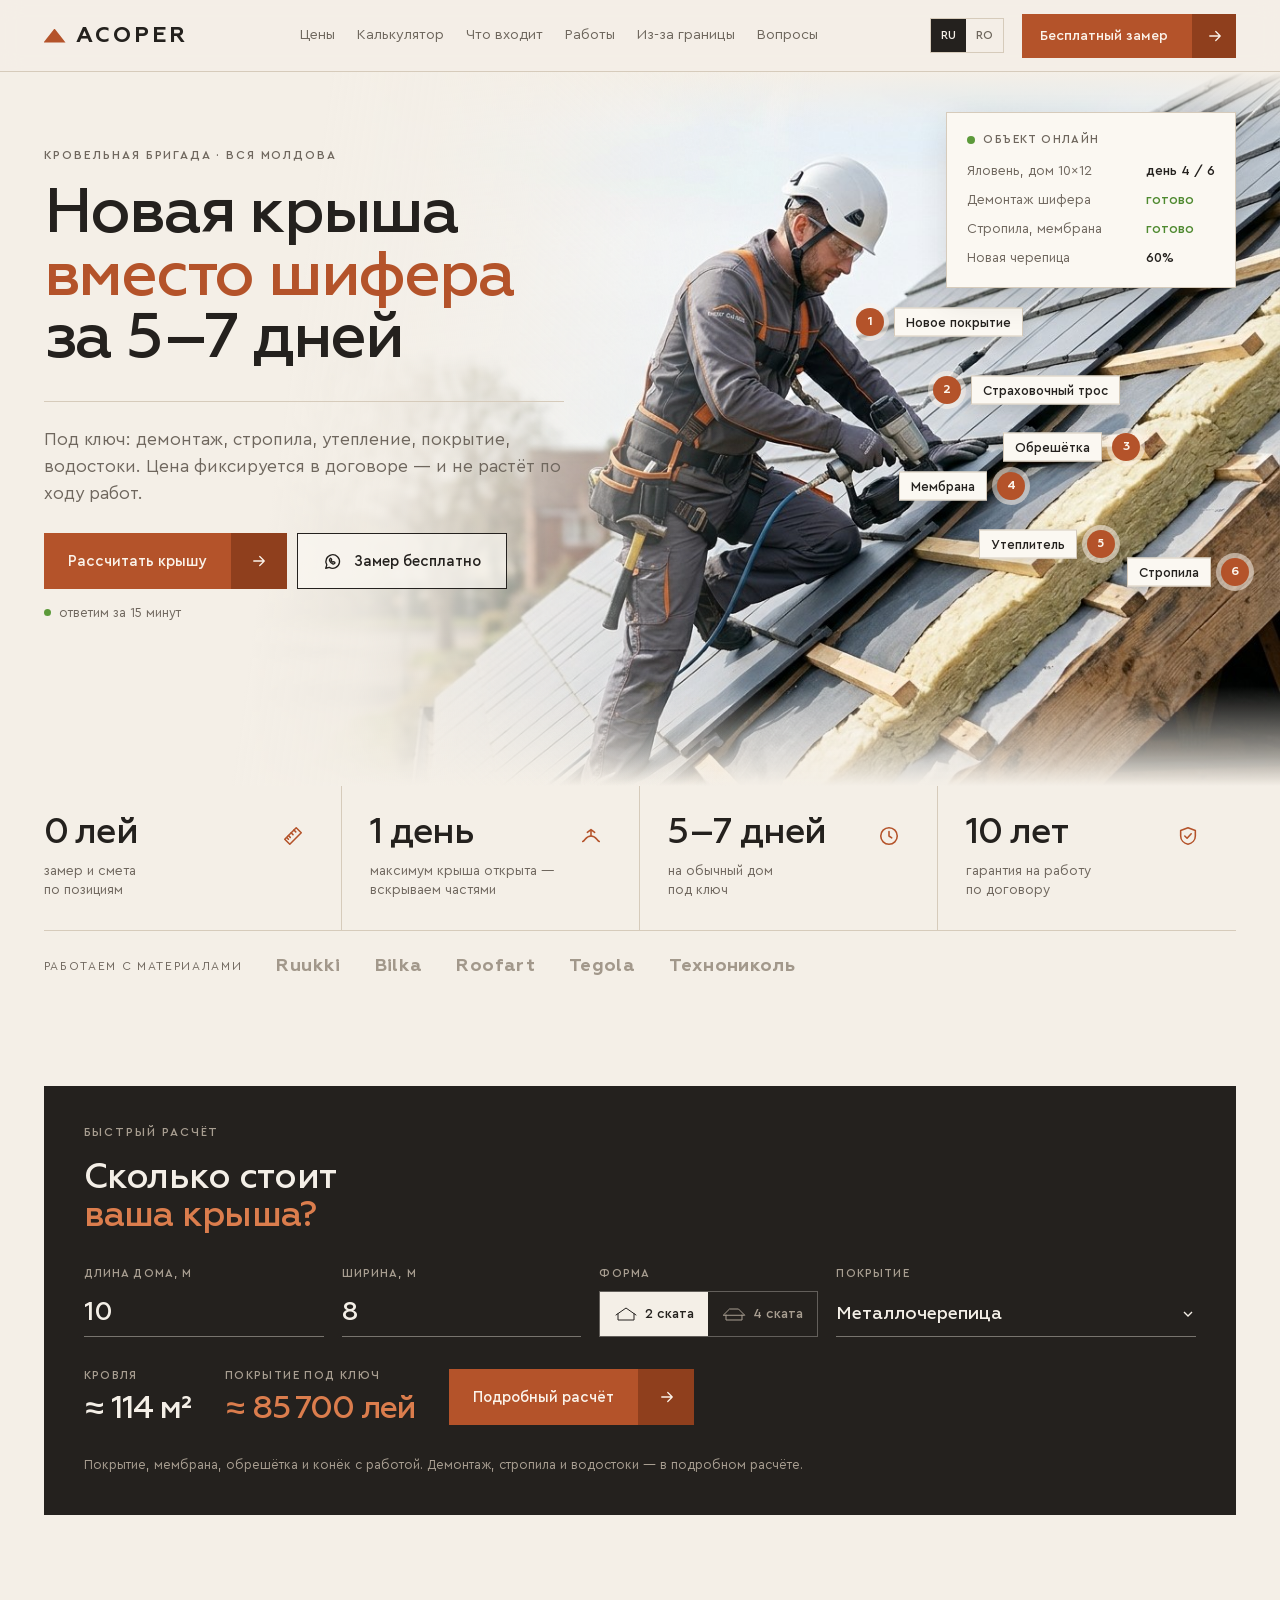
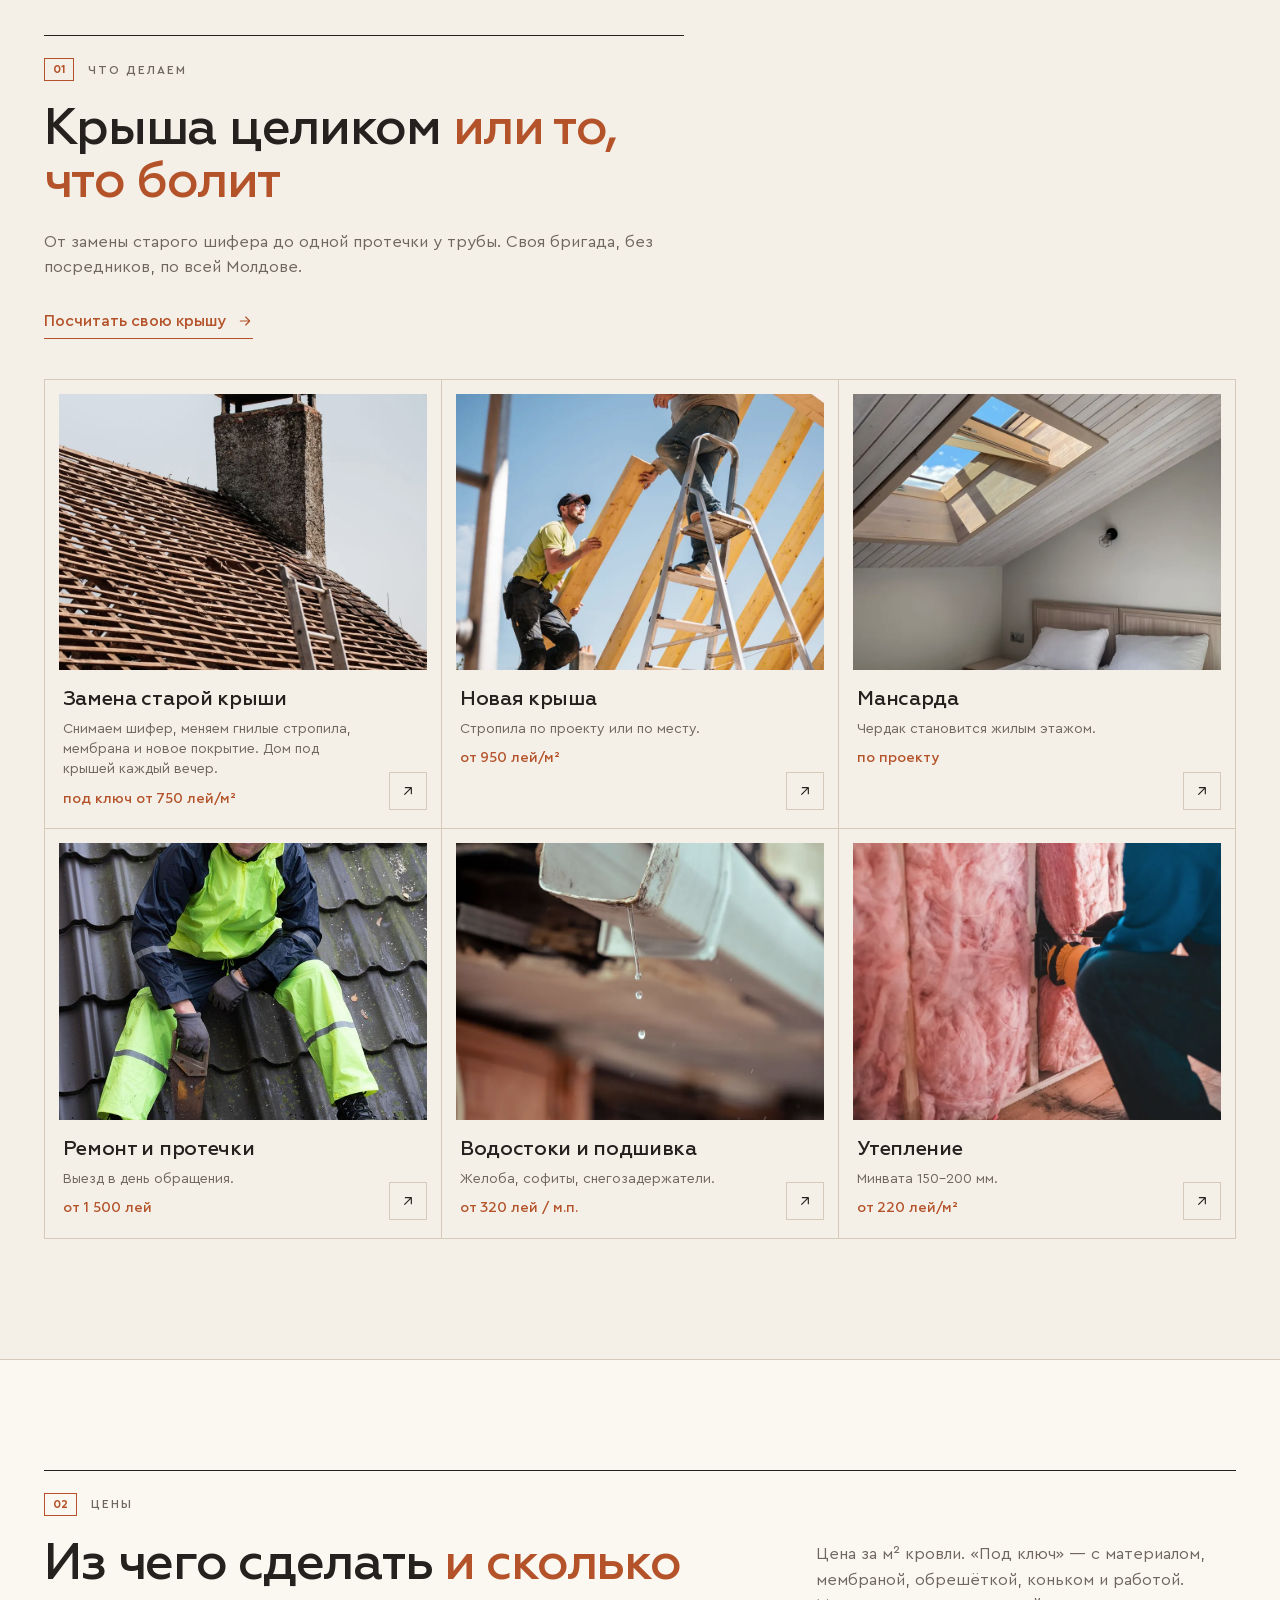
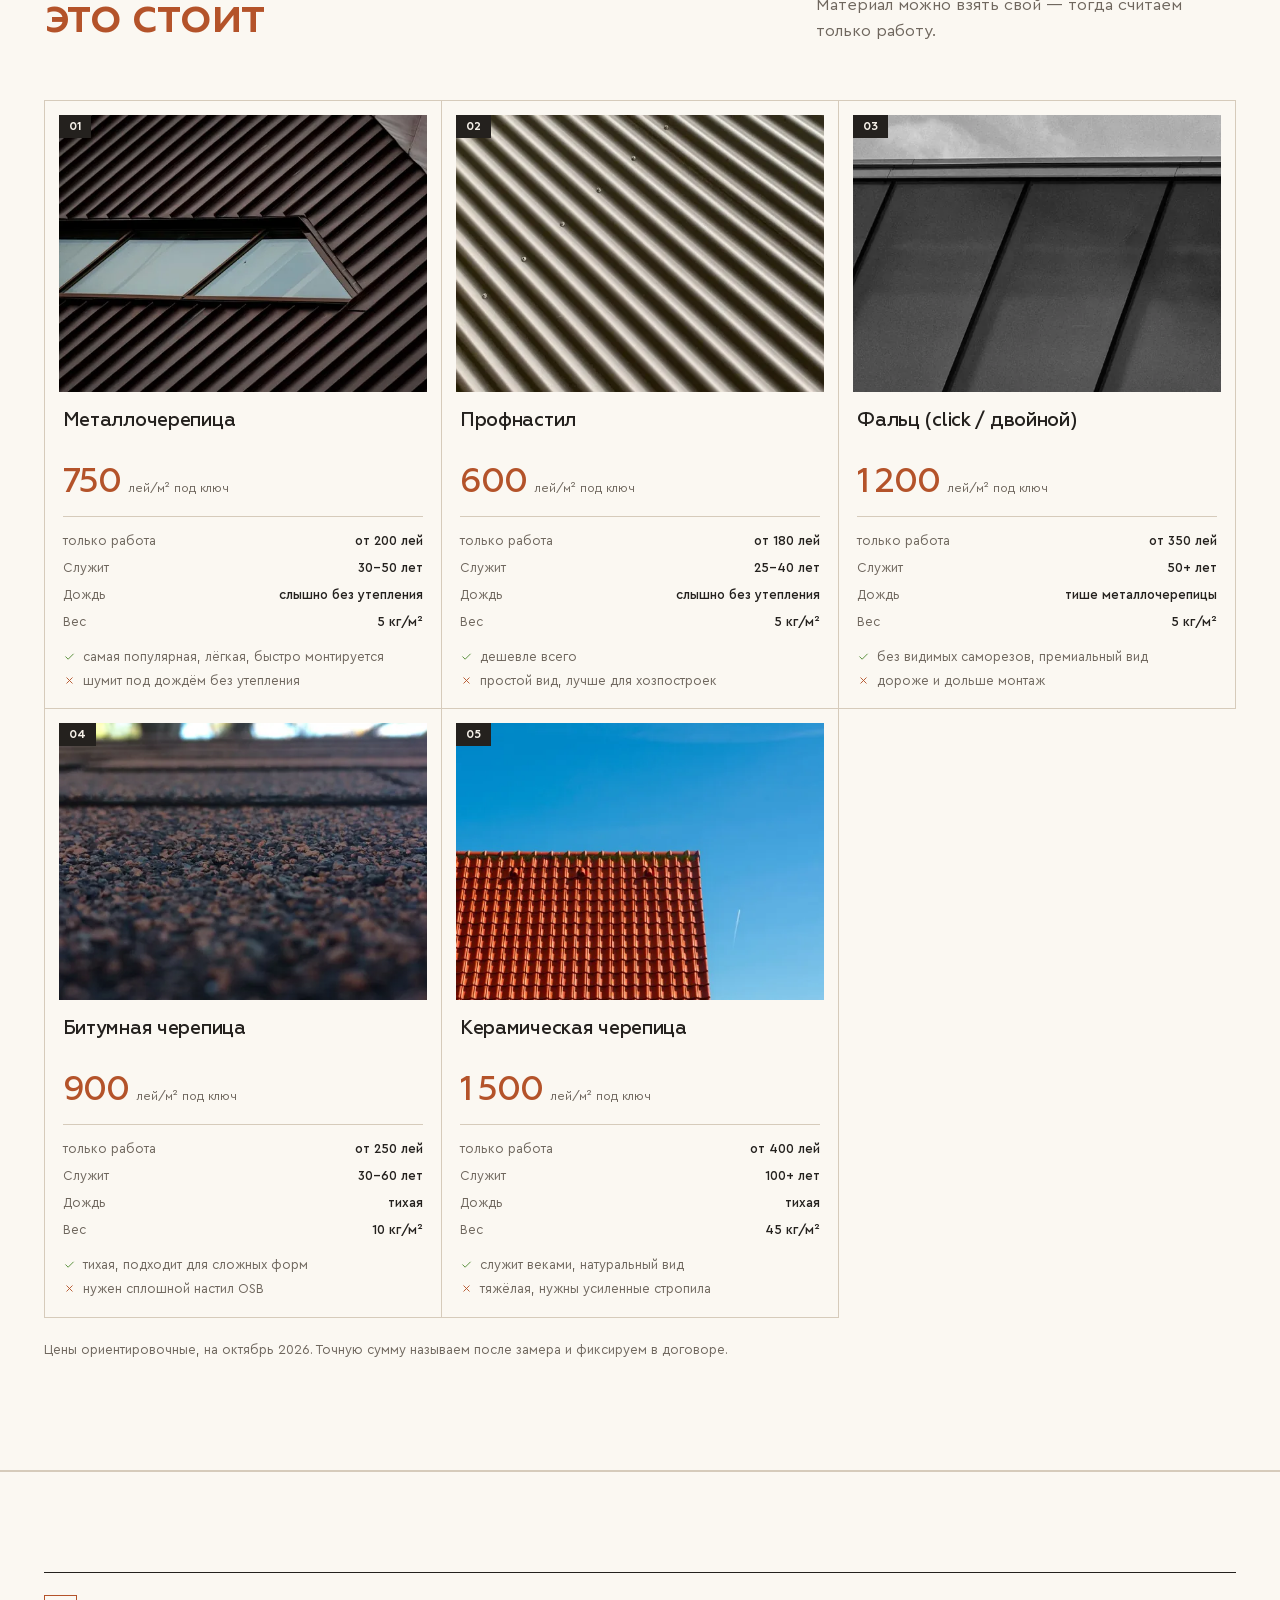
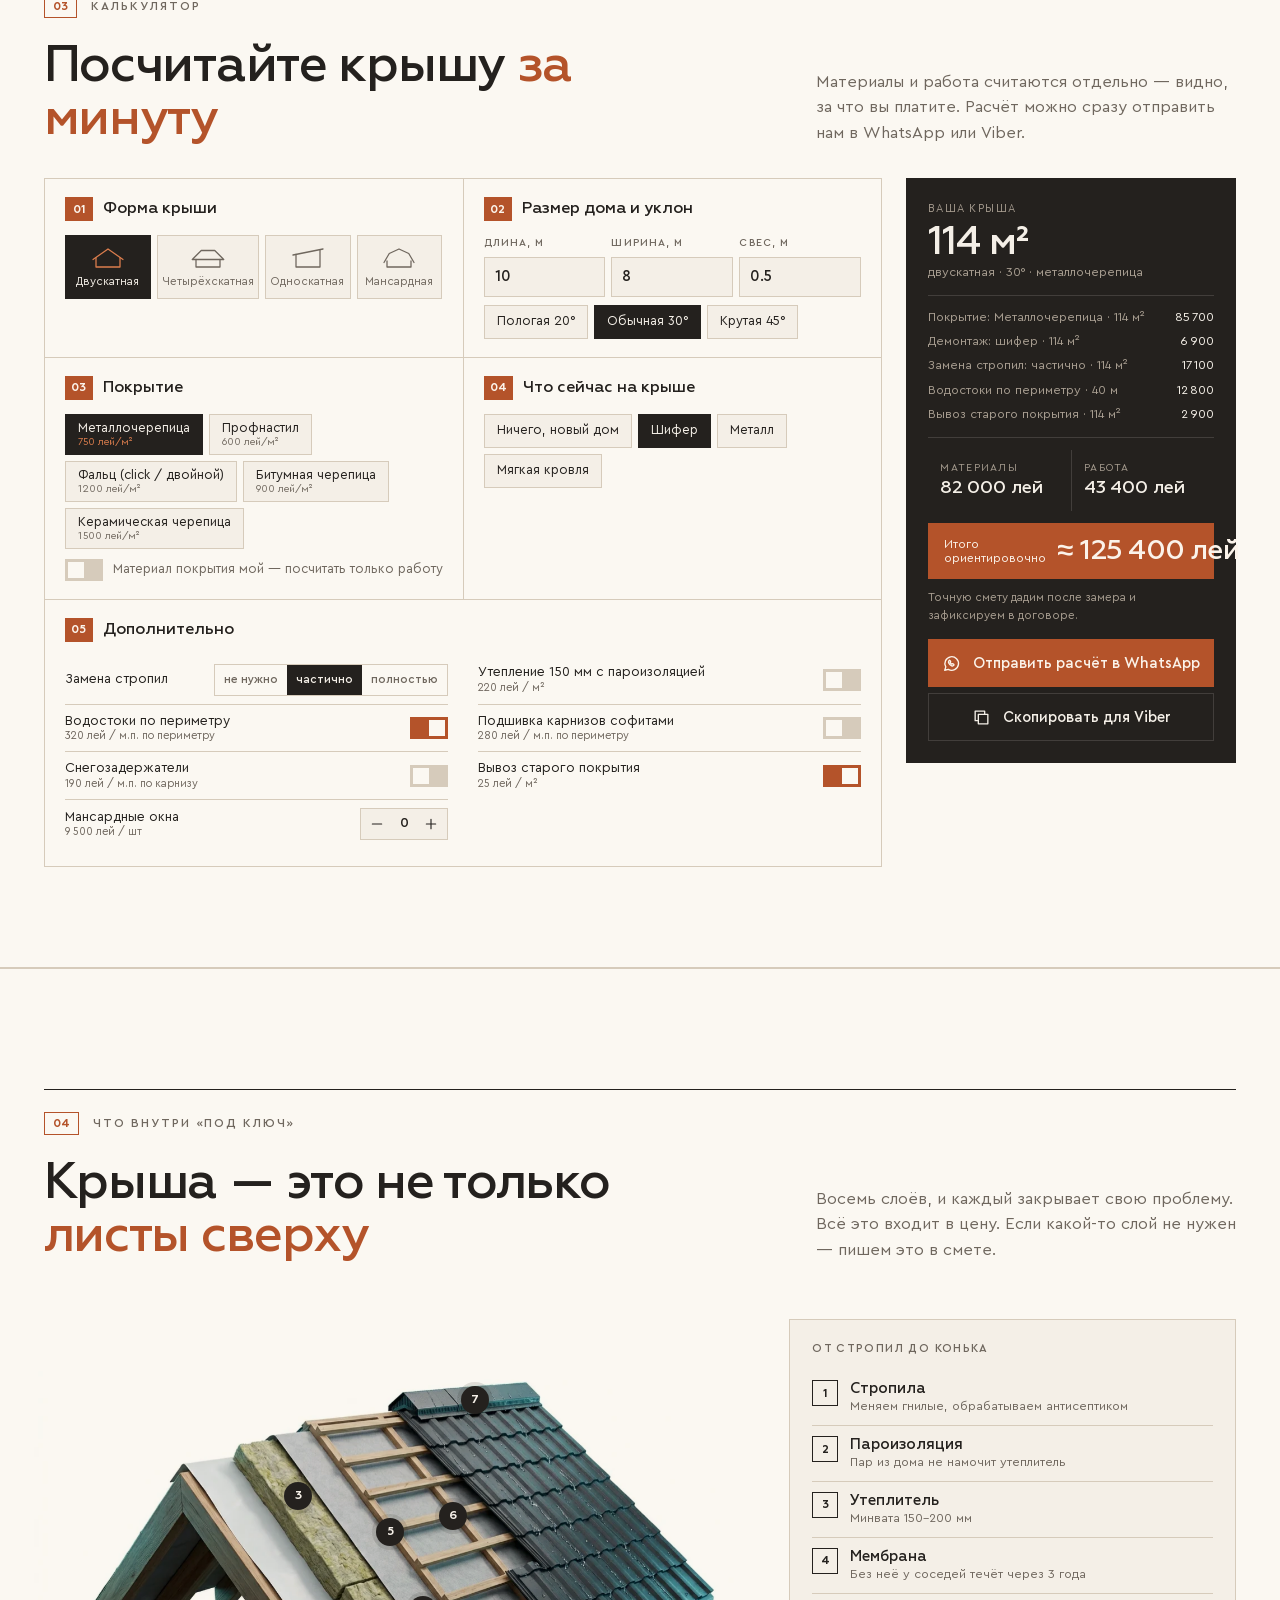
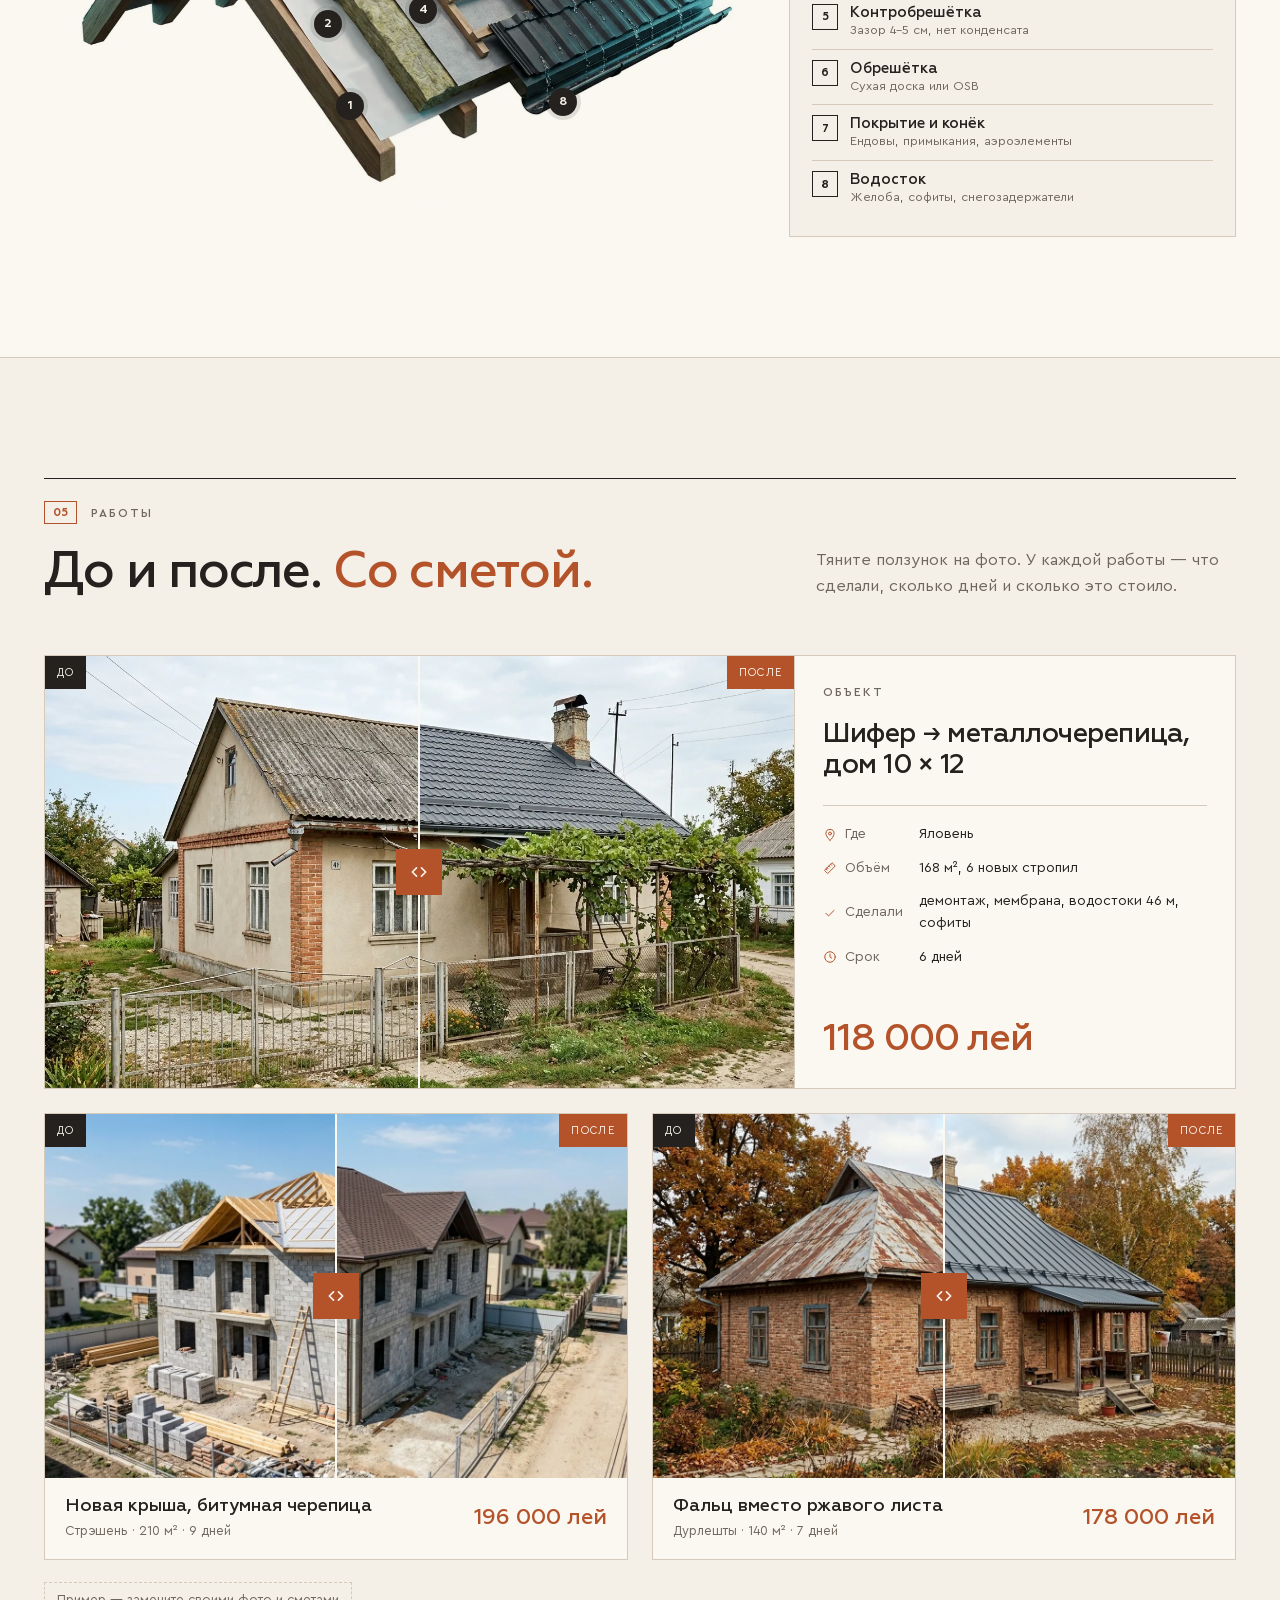
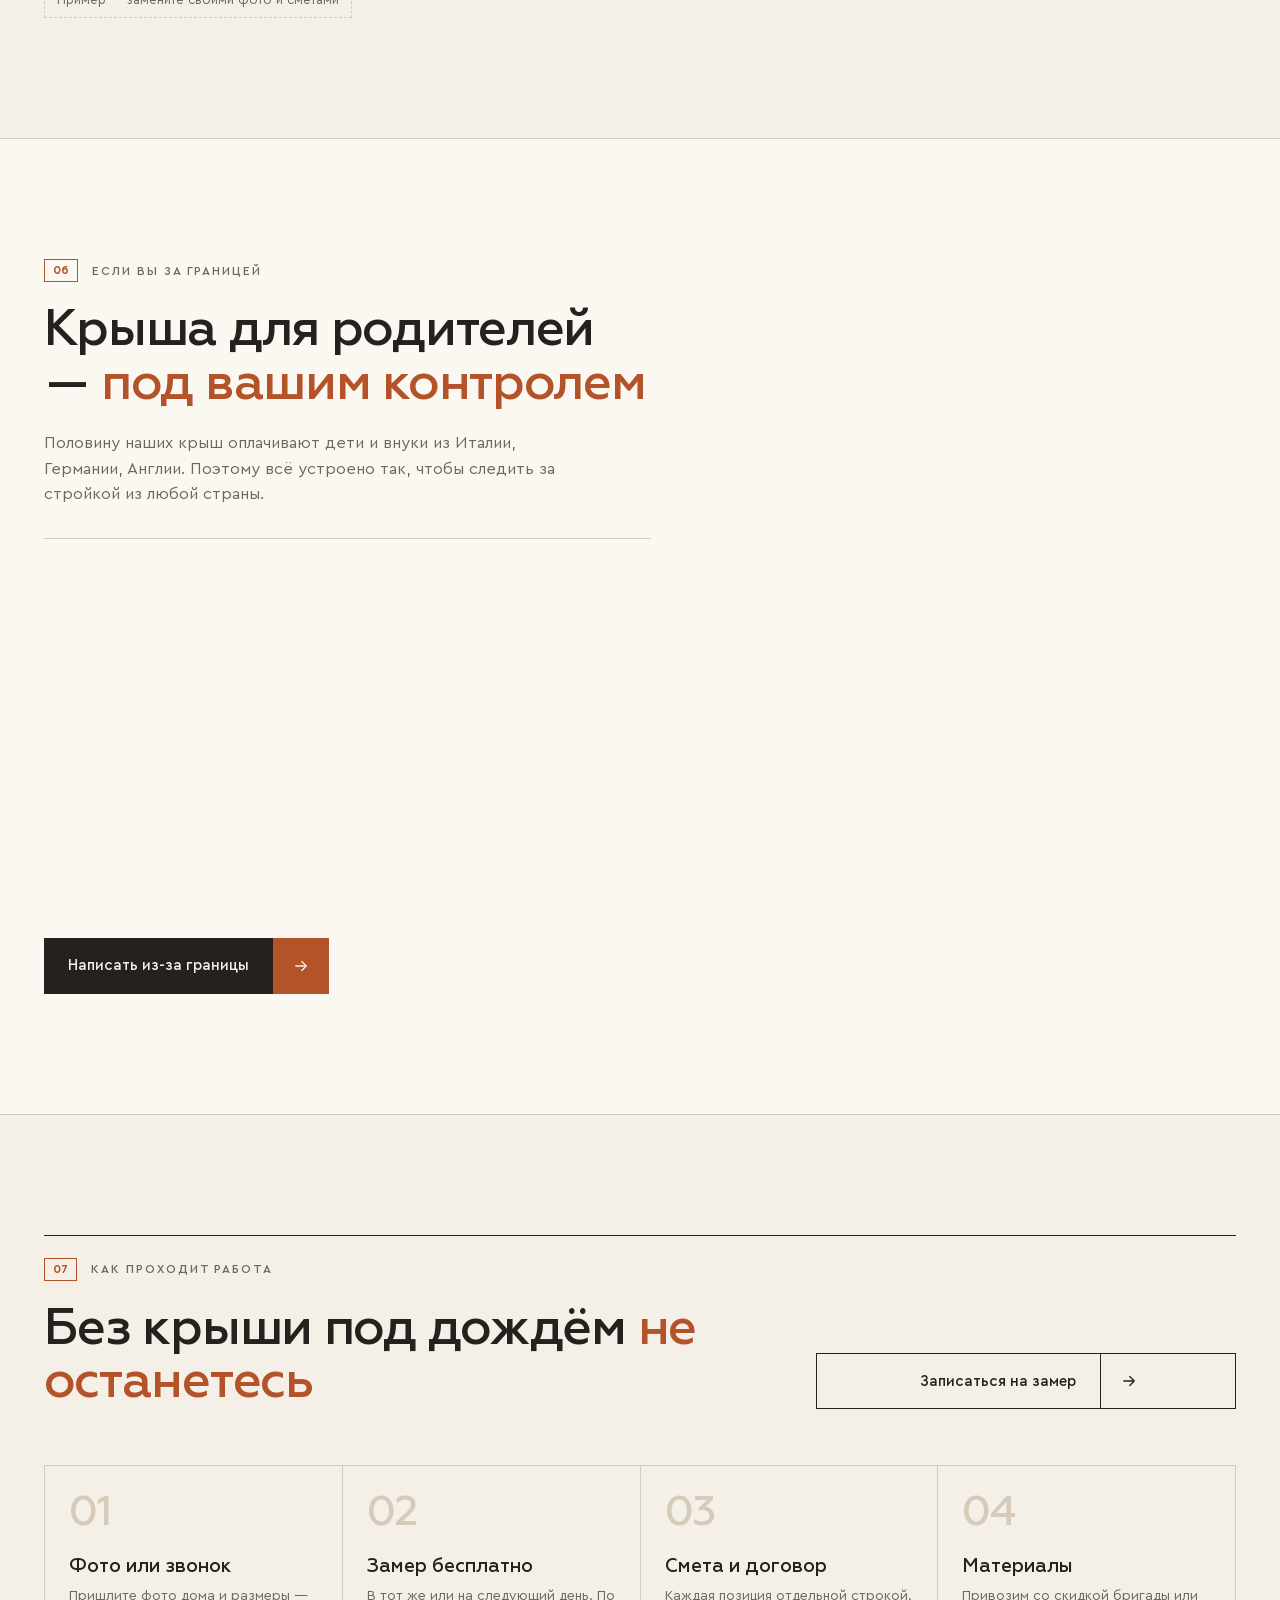
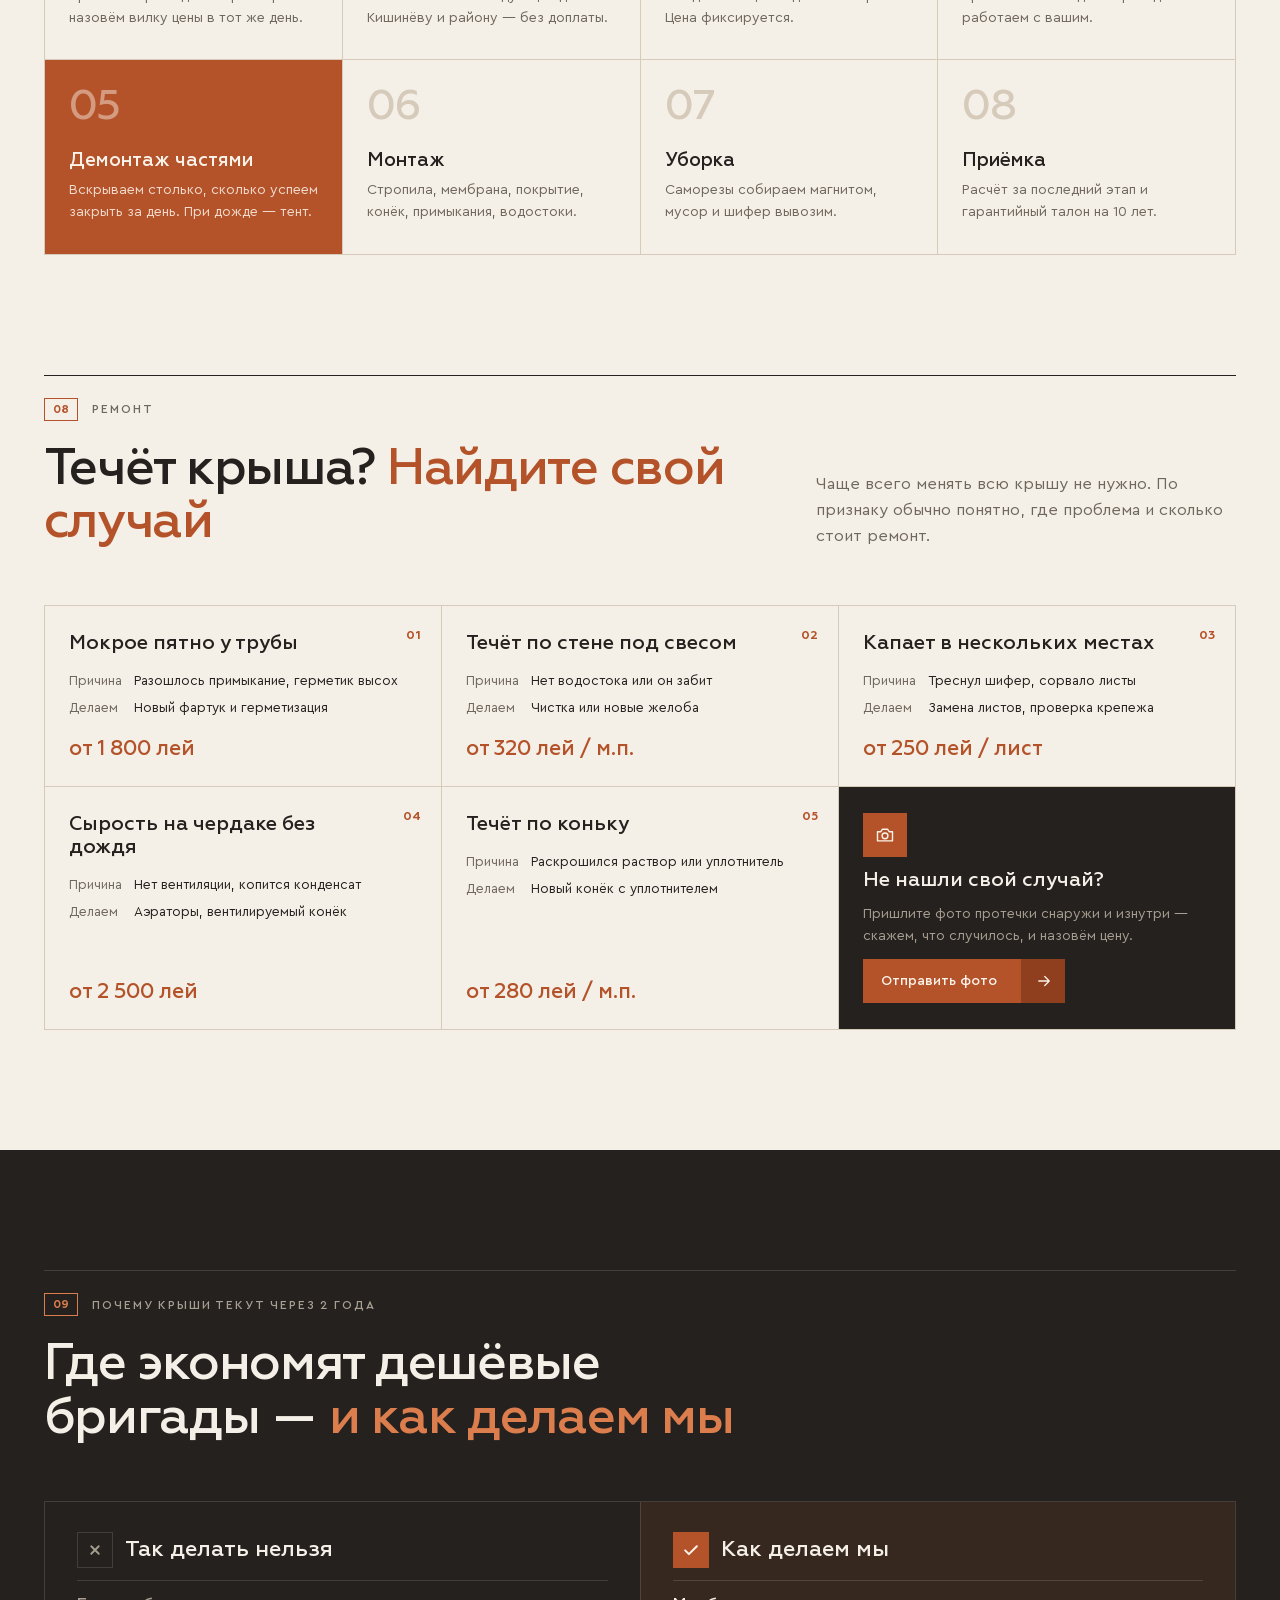
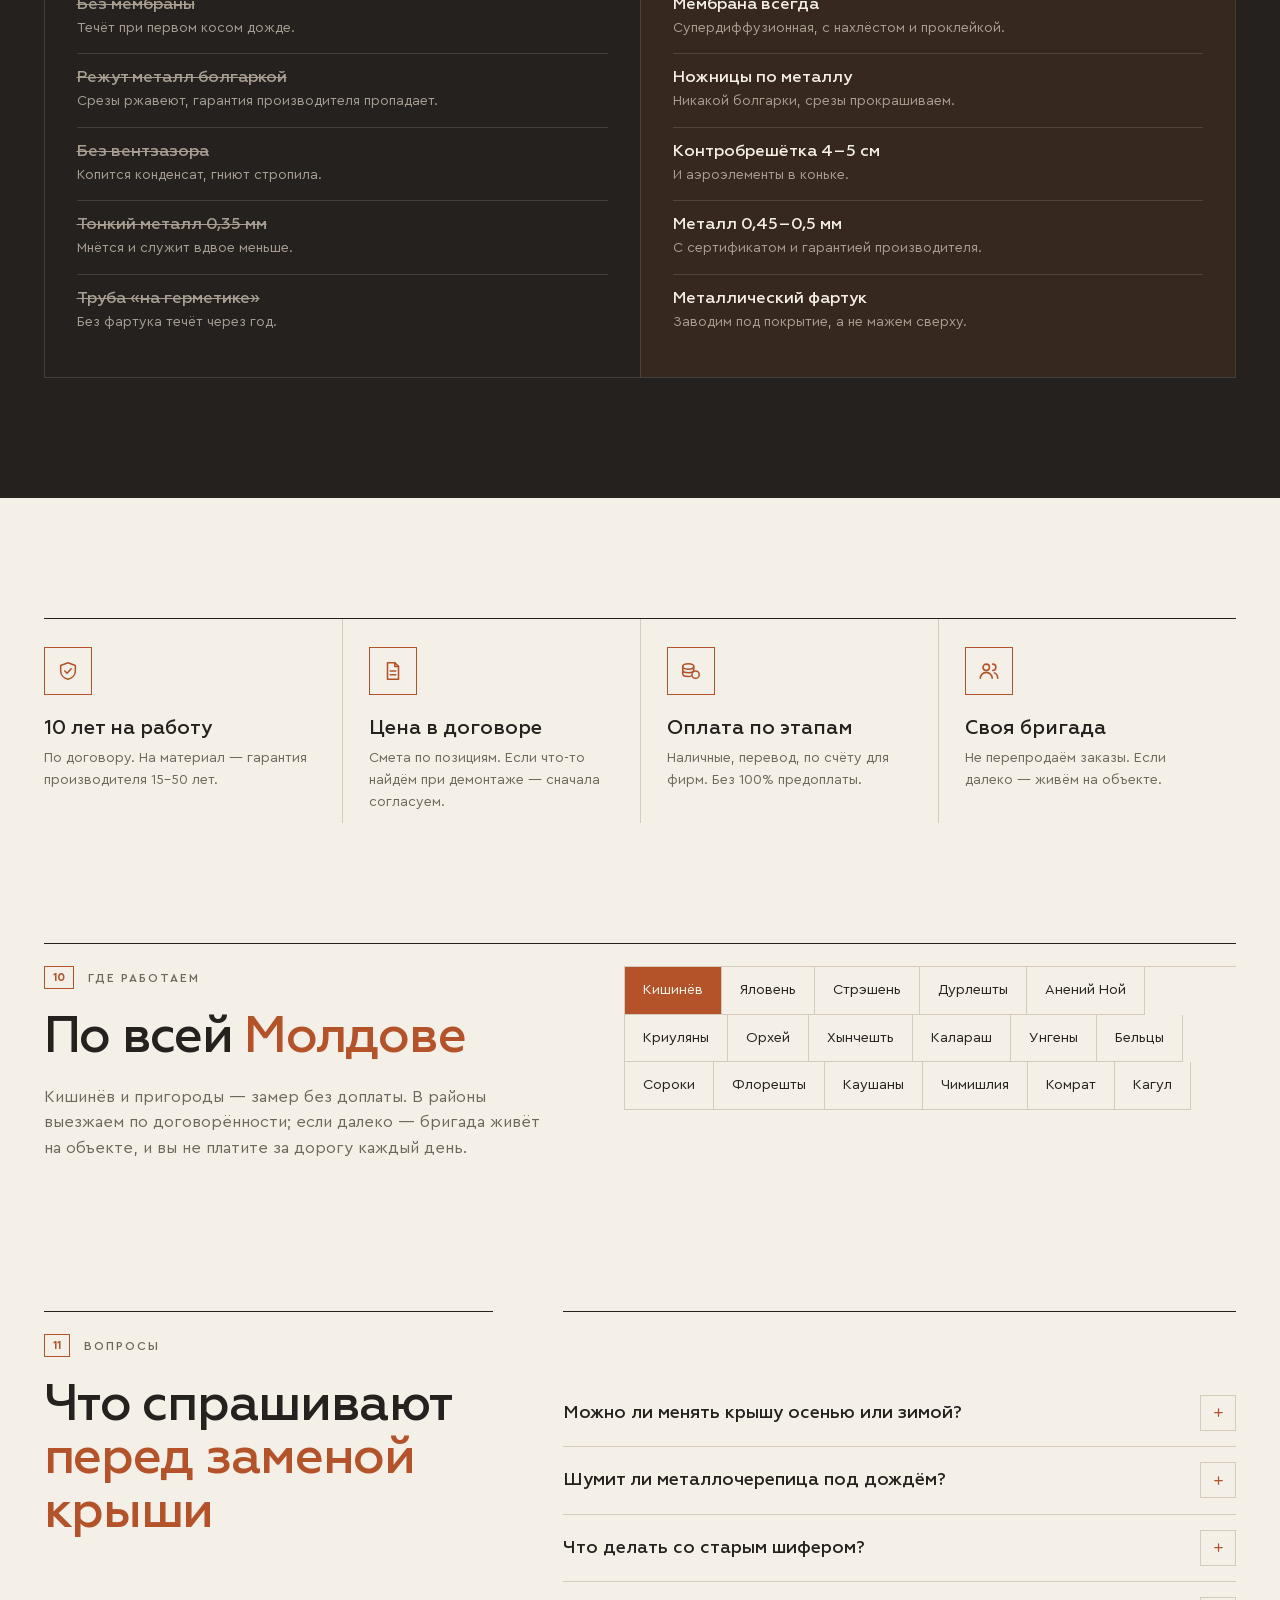
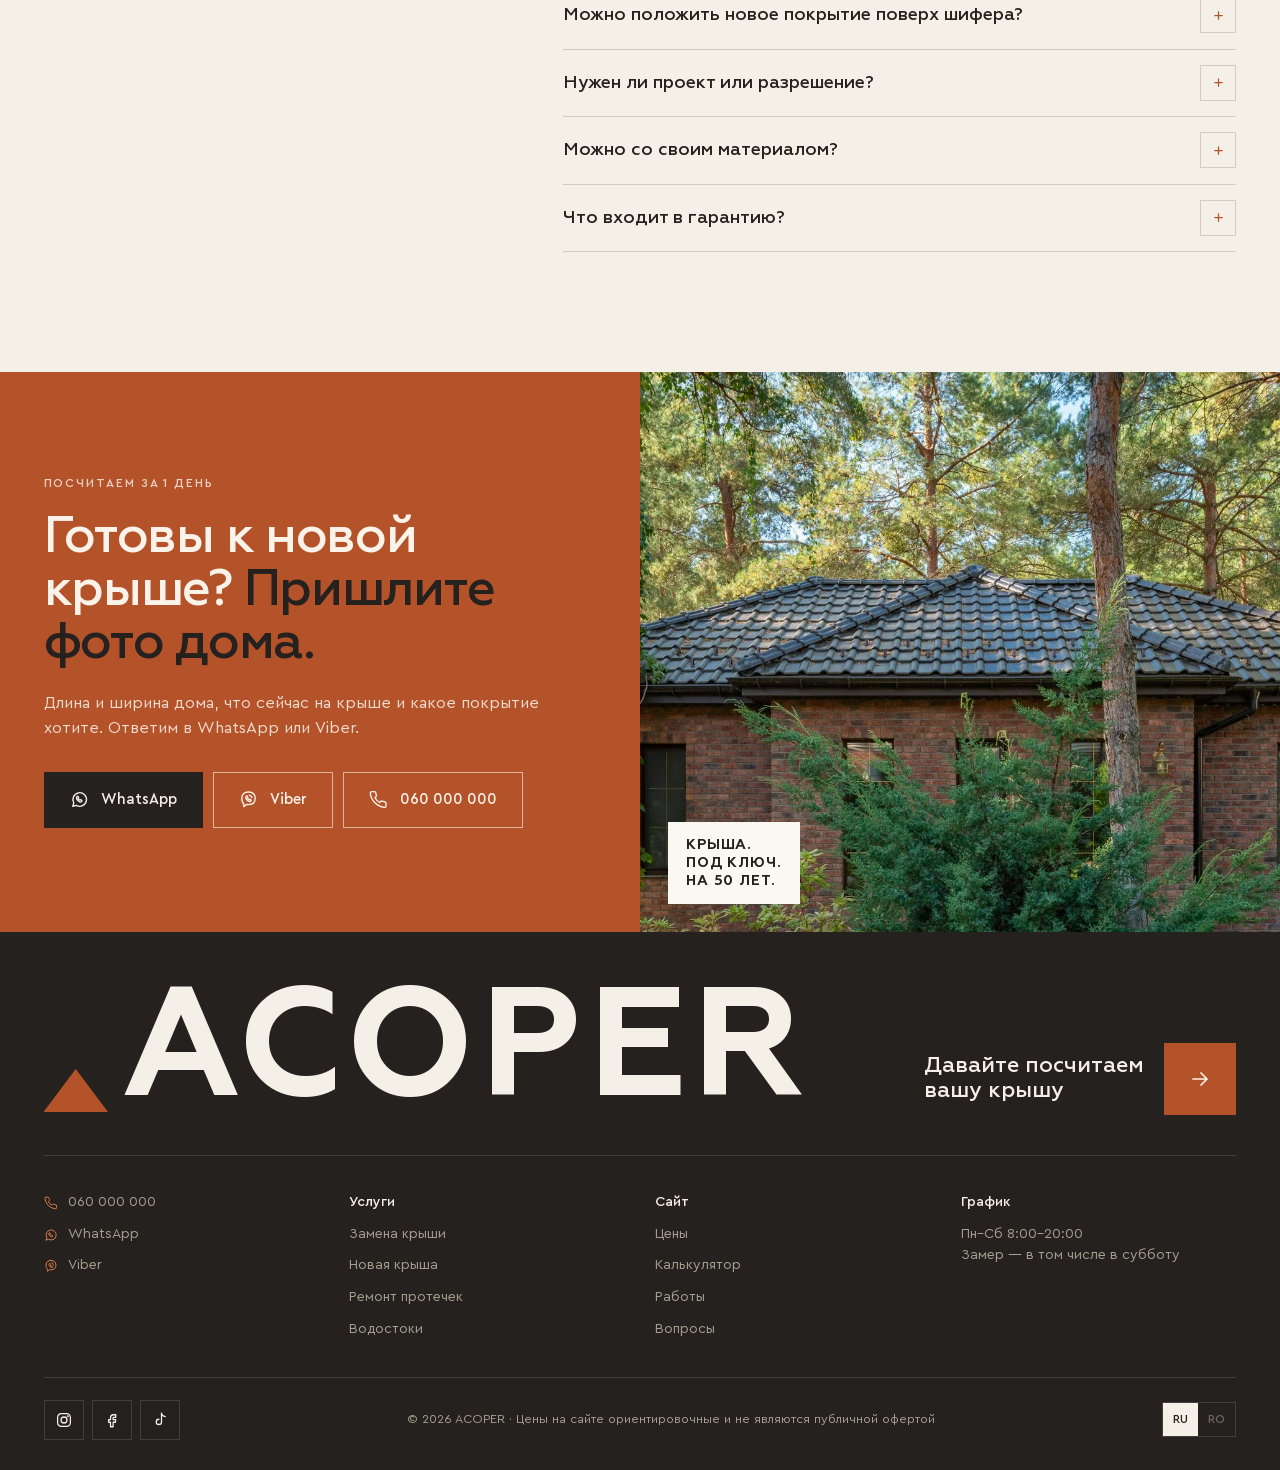
==== commit 0179b3f0: "Add files via upload" ====
--- a/index.html
+++ b/index.html
@@ -1,569 +1,569 @@
-<!doctype html>
-<html lang="ru">
-<head>
-<meta charset="utf-8">
-<meta name="viewport" content="width=device-width,initial-scale=1">
-<title>Замена крыши под ключ за 5–7 дней — ACOPER · 060 000 000</title>
-<meta name="description" content="Новая крыша вместо старого шифера: демонтаж, стропила, утепление, металлочерепица, фальц или битумная черепица, водостоки. Цена в договоре, гарантия 10 лет, работаем по всей Молдове. Посчитайте крышу на сайте.">
-<meta property="og:type" content="website">
-<meta property="og:locale" content="ru_RU">
-<meta property="og:title" content="Новая крыша за 5–7 дней — ACOPER">
-<meta property="og:description" content="Посчитайте крышу на сайте: форма, размер дома, покрытие. Цена под ключ в договоре, фотоотчёт каждый день, гарантия 10 лет.">
-<meta property="og:url" content="https://webonix-md.github.io/krovlya-v2/">
-<meta property="og:image" content="https://webonix-md.github.io/krovlya-v2/img/og/og-square-ru.jpg">
-<meta property="og:image:width" content="1200">
-<meta property="og:image:height" content="1200">
-<meta name="theme-color" content="#F4EFE7">
-<link rel="icon" href="favicon.svg" type="image/svg+xml">
-<link rel="alternate" hreflang="ru" href="index.html">
-<link rel="alternate" hreflang="ro" href="ro.html">
-<link rel="preload" href="fonts/Geometria-Medium.woff2" as="font" type="font/woff2" crossorigin>
-<link rel="preload" href="fonts/CeraPro-Regular.woff2" as="font" type="font/woff2" crossorigin>
-<link rel="preload" href="img/hero-house.jpg" as="image">
-<link rel="stylesheet" href="style.css?v=7">
-<script type="application/ld+json">
-{"@context":"https://schema.org","@type":"RoofingContractor","name":"ACOPER","description":"Кровельные работы под ключ: замена крыши, новые крыши, мансарды, водостоки. Вся Молдова","telephone":"+37360000000","priceRange":"от 600 MDL/м²","areaServed":"Moldova","address":{"@type":"PostalAddress","addressLocality":"Chișinău","addressCountry":"MD"},"openingHours":"Mo-Sa 08:00-20:00"}
-</script>
-</head>
-<body>
-
-<!-- ============ ИКОНКИ ============ -->
-<svg width="0" height="0" style="position:absolute" aria-hidden="true">
-  <symbol id="i-arrow" viewBox="0 0 24 24"><path d="M5 12h14M13 6l6 6-6 6"/></symbol>
-  <symbol id="i-ne" viewBox="0 0 24 24"><path d="M7 17L17 7M8 7h9v9"/></symbol>
-  <symbol id="i-plus" viewBox="0 0 24 24"><path d="M12 5v14M5 12h14"/></symbol>
-  <symbol id="i-minus" viewBox="0 0 24 24"><path d="M5 12h14"/></symbol>
-  <symbol id="i-menu" viewBox="0 0 24 24"><path d="M4 8h16M4 16h16"/></symbol>
-  <symbol id="i-check" viewBox="0 0 24 24"><path d="M5 12.5l4.5 4.5L19 7.5"/></symbol>
-  <symbol id="i-x" viewBox="0 0 24 24"><path d="M7 7l10 10M17 7L7 17"/></symbol>
-  <symbol id="i-play" viewBox="0 0 24 24"><path d="M8 5.5v13l10-6.5z"/></symbol>
-  <symbol id="i-phone" viewBox="0 0 24 24"><path d="M21.5 16.9v3a2 2 0 0 1-2.2 2 19.8 19.8 0 0 1-8.6-3.1 19.5 19.5 0 0 1-6-6A19.8 19.8 0 0 1 1.6 4.2 2 2 0 0 1 3.6 2h3a2 2 0 0 1 2 1.7c.1.9.4 1.8.7 2.7a2 2 0 0 1-.5 2.1L7.5 9.8a16 16 0 0 0 6 6l1.3-1.3a2 2 0 0 1 2.1-.4c.9.3 1.8.6 2.7.7a2 2 0 0 1 1.9 2.1z"/></symbol>
-  <symbol id="i-wa" viewBox="0 0 24 24"><path d="M3.5 20.5l1.3-4.2A8.6 8.6 0 1 1 8 19.5z"/><path d="M9 8.2c.3-.3.7-.3 1 0l.8 1.1c.2.3.2.7-.1 1l-.4.4c.4.9 1.2 1.7 2.1 2.1l.4-.4c.3-.3.7-.3 1-.1l1.1.8c.3.3.3.7 0 1l-.6.6c-.5.5-1.3.6-2 .3a7.4 7.4 0 0 1-4-4c-.3-.7-.2-1.5.3-2z"/></symbol>
-  <symbol id="i-viber" viewBox="0 0 24 24"><path d="M12 2.5c5.2 0 8.5 2.4 8.5 8s-3.3 8-8.5 8c-.9 0-1.7-.1-2.5-.2L6 21v-3.5c-1.8-1.3-2.5-3.6-2.5-7 0-5.6 3.3-8 8.5-8z"/><path d="M9.3 7.7c.3-.3.7-.3 1 0l.8 1.1c.2.3.2.7-.1 1l-.4.4c.4.9 1.2 1.7 2.1 2.1l.4-.4c.3-.3.7-.3 1-.1l1.1.8c.3.3.3.7 0 1l-.6.6c-.5.5-1.3.6-2 .3a7.4 7.4 0 0 1-4-4c-.3-.7-.2-1.5.3-2zM13 6.4a4 4 0 0 1 3.3 3.3"/></symbol>
-  <symbol id="i-ruler" viewBox="0 0 24 24"><path d="M3 15.5L15.5 3 21 8.5 8.5 21z"/><path d="M7 11.5l2 2M10 8.5l2 2M13 5.5l2 2M5.5 14l1.5 1.5"/></symbol>
-  <symbol id="i-clock" viewBox="0 0 24 24"><circle cx="12" cy="12" r="9"/><path d="M12 7v5l3 2"/></symbol>
-  <symbol id="i-shield" viewBox="0 0 24 24"><path d="M12 3l8 3v6c0 4.5-3.4 8-8 9-4.6-1-8-4.5-8-9V6z"/><path d="M8.5 12l2.5 2.5 4.5-5"/></symbol>
-  <symbol id="i-tarp" viewBox="0 0 24 24"><path d="M3 18c3-1 3-6 9-6s6 5 9 6"/><path d="M12 12V5M8 8l4-3 4 3"/></symbol>
-  <symbol id="i-doc" viewBox="0 0 24 24"><path d="M6 3h8l4 4v14H6z"/><path d="M14 3v4h4M9 12h6M9 16h6"/></symbol>
-  <symbol id="i-coins" viewBox="0 0 24 24"><ellipse cx="9" cy="7" rx="6" ry="3"/><path d="M3 7v4c0 1.7 2.7 3 6 3s6-1.3 6-3V7M3 11v4c0 1.7 2.7 3 6 3 1 0 2-.1 2.8-.4"/><circle cx="17" cy="16" r="4"/></symbol>
-  <symbol id="i-team" viewBox="0 0 24 24"><circle cx="9" cy="8" r="3.5"/><path d="M2.5 20a6.5 6.5 0 0 1 13 0M16 4.5a3.5 3.5 0 0 1 0 7M18 14a6.5 6.5 0 0 1 3.5 6"/></symbol>
-  <symbol id="i-camera" viewBox="0 0 24 24"><path d="M3 8h4l2-3h6l2 3h4v11H3z"/><circle cx="12" cy="13" r="3.5"/></symbol>
-  <symbol id="i-video" viewBox="0 0 24 24"><path d="M3 7h12v10H3zM15 10.5l6-3.5v10l-6-3.5"/></symbol>
-  <symbol id="i-truck" viewBox="0 0 24 24"><path d="M2 6h12v10H2zM14 9h4l3 3.5V16h-7"/><circle cx="6" cy="17.5" r="1.8"/><circle cx="17" cy="17.5" r="1.8"/></symbol>
-  <symbol id="i-copy" viewBox="0 0 24 24"><path d="M8 8h12v12H8z"/><path d="M16 8V4H4v12h4"/></symbol>
-  <symbol id="i-pin" viewBox="0 0 24 24"><path d="M12 21s7-6.2 7-11.5a7 7 0 0 0-14 0C5 14.8 12 21 12 21z"/><circle cx="12" cy="9.5" r="2.5"/></symbol>
-  <symbol id="i-insta" viewBox="0 0 24 24"><rect x="3.5" y="3.5" width="17" height="17" rx="5"/><circle cx="12" cy="12" r="4"/><circle cx="17" cy="7" r=".6"/></symbol>
-  <symbol id="i-fb" viewBox="0 0 24 24"><path d="M14 8.5h3V5h-3a4 4 0 0 0-4 4v2.5H7.5V15H10v6h3.5v-6h3l.5-3.5h-3.5V9a.5.5 0 0 1 .5-.5z"/></symbol>
-  <symbol id="i-tiktok" viewBox="0 0 24 24"><path d="M14 3v11.5a3.5 3.5 0 1 1-3.5-3.5M14 3c.5 2.7 2.3 4.3 5 4.5"/></symbol>
-  <symbol id="r-gable" viewBox="0 0 48 32"><path d="M4 18L24 4l20 14"/><path d="M8 15.5V28h32V15.5"/></symbol>
-  <symbol id="r-hip" viewBox="0 0 48 32"><path d="M3 18L15 6h18l12 12z"/><path d="M8 18v10h32V18"/></symbol>
-  <symbol id="r-mono" viewBox="0 0 48 32"><path d="M4 12L44 4"/><path d="M8 11.2V28h32V5.8"/></symbol>
-  <symbol id="r-mansard" viewBox="0 0 48 32"><path d="M4 22l7-12 13-6 13 6 7 12"/><path d="M8 20v8h32v-8"/></symbol>
-</svg>
-
-<!-- ============ ШАПКА ============ -->
-<header class="hdr" id="top">
-  <div class="hdr__in">
-    <a class="logo" href="#top" aria-label="ACOPER — на главную">ACOPER<i></i></a>
-    <nav class="nav" id="nav" aria-label="Меню">
-      <a href="#prices">Цены</a>
-      <a href="#calc">Калькулятор</a>
-      <a href="#pie">Что входит</a>
-      <a href="#works">Работы</a>
-      <a href="#abroad">Из-за границы</a>
-      <a href="#faq">Вопросы</a>
-    </nav>
-    <div class="hdr__act">
-      <div class="lang"><a class="is-on" href="index.html" hreflang="ru">RU</a><a href="ro.html" hreflang="ro">RO</a></div>
-      <a class="hdr__tel" href="tel:+37360000000"><svg><use href="#i-phone"/></svg>060 000 000</a>
-      <a class="btn btn--lime btn--sm hdr__cta" data-wa="hero" href="https://wa.me/37360000000" target="_blank" rel="noopener">Бесплатный замер<span class="btn__ic"><svg><use href="#i-arrow"/></svg></span></a>
-      <button class="burger" id="burger" aria-label="Меню" aria-expanded="false"><svg><use href="#i-menu"/></svg></button>
-    </div>
-  </div>
-</header>
-
-<main>
-
-<!-- ============ 1. ПЕРВЫЙ ЭКРАН ============ -->
-<section class="hero" id="hero">
-  <div class="hero__media">
-    <figure class="hero__img">
-      <img src="img/hero-house.jpg" width="1376" height="768" alt="Кровельщик со страховкой укладывает новое покрытие, видны обрешётка, утеплитель и стропила">
-    </figure>
-    <svg class="hero__lines" aria-hidden="true"></svg>
-    <div class="hero__top">
-      <div class="hero__l">
-        <p class="kick">Кровельная бригада · вся Молдова</p>
-        <h1 class="hero__title">Новая крыша <em>вместо шифера</em> за 5–7 дней</h1>
-      </div>
-      <div class="hero__r">
-        <p class="hero__sub">Под ключ: демонтаж, стропила, утепление, покрытие, водостоки. Цена фиксируется в договоре — и не растёт по ходу работ.</p>
-        <div class="hero__btns">
-          <a class="btn btn--terra" href="#calc">Рассчитать крышу<span class="btn__ic"><svg><use href="#i-arrow"/></svg></span></a>
-          <a class="btn btn--line" data-wa="hero" href="https://wa.me/37360000000" target="_blank" rel="noopener"><svg><use href="#i-wa"/></svg>Замер бесплатно</a>
-        </div>
-        <p class="hero__note">ответим за 15 минут</p>
-      </div>
-    </div>
-    <div class="glass glass--status" aria-hidden="true">
-    <p class="glass__hd"><i></i>Объект онлайн</p>
-    <dl>
-      <dt>Яловень, дом 10×12</dt><dd>день 4 / 6</dd>
-      <dt>Демонтаж шифера</dt><dd class="ok">готово</dd>
-      <dt>Стропила, мембрана</dt><dd class="ok">готово</dd>
-      <dt>Новая черепица</dt><dd>60%</dd>
-    </dl>
-  </div>
-  </div>
-
-  <div class="wrap">
-    <ol class="legend">
-      <li class="callout" data-x="68" data-y="35"><b>1</b><strong>Новое покрытие</strong></li>
-      <li class="callout" data-x="74" data-y="44.5"><b>2</b><strong>Страховочный трос</strong></li>
-      <li class="callout" data-x="88" data-y="52.5"><b>3</b><strong>Обрешётка</strong></li>
-      <li class="callout" data-x="79" data-y="58"><b>4</b><strong>Мембрана</strong></li>
-      <li class="callout" data-x="86" data-y="66"><b>5</b><strong>Утеплитель</strong></li>
-      <li class="callout" data-x="96.5" data-y="70"><b>6</b><strong>Стропила</strong></li>
-    </ol>
-    <div class="stats">
-      <div class="stat"><span class="stat__ic"><svg><use href="#i-ruler"/></svg></span><b>0 лей</b><small>замер и смета<br>по позициям</small></div>
-      <div class="stat"><span class="stat__ic"><svg><use href="#i-tarp"/></svg></span><b>1 день</b><small>максимум крыша открыта —<br>вскрываем частями</small></div>
-      <div class="stat"><span class="stat__ic"><svg><use href="#i-clock"/></svg></span><b>5–7 дней</b><small>на обычный дом<br>под ключ</small></div>
-      <div class="stat"><span class="stat__ic"><svg><use href="#i-shield"/></svg></span><b>10 лет</b><small>гарантия на работу<br>по договору</small></div>
-    </div>
-    <div class="hero__brands"><span>Работаем с материалами</span><b>Ruukki</b><b>Bilka</b><b>Roofart</b><b>Tegola</b><b>Технониколь</b></div>
-  </div>
-</section>
-
-<!-- ============ МИНИ-РАСЧЁТ ============ -->
-<section class="quick" aria-label="Быстрый расчёт">
-  <div class="wrap">
-    <div class="quick__card" id="qcalc">
-      <div class="quick__t">
-        <p class="kick kick--dark">Быстрый расчёт</p>
-        <h2>Сколько стоит <em>ваша крыша?</em></h2>
-      </div>
-      <div class="quick__f">
-        <label class="fld"><span>Длина дома, м</span><input type="number" id="qL" value="10" min="4" max="40" step="0.5" inputmode="decimal"></label>
-        <label class="fld"><span>Ширина, м</span><input type="number" id="qW" value="8" min="4" max="30" step="0.5" inputmode="decimal"></label>
-        <div class="fld"><span>Форма</span>
-          <div class="seg" role="radiogroup" aria-label="Форма крыши">
-            <button type="button" class="is-on" data-qshape="gable" aria-pressed="true"><svg><use href="#r-gable"/></svg>2 ската</button>
-            <button type="button" data-qshape="hip" aria-pressed="false"><svg><use href="#r-hip"/></svg>4 ската</button>
-          </div>
-        </div>
-        <label class="fld fld--sel"><span>Покрытие</span><select id="qCov"></select></label>
-      </div>
-      <div class="quick__res">
-        <div><span>Кровля</span><b id="qArea">≈ 114 м²</b></div>
-        <div class="quick__sum"><span>Покрытие под ключ</span><b id="qSum">≈ 85 700 лей</b></div>
-        <a class="btn btn--dark" href="#calc">Подробный расчёт<span class="btn__ic"><svg><use href="#i-arrow"/></svg></span></a>
-      </div>
-      <p class="quick__note">Покрытие, мембрана, обрешётка и конёк с работой. Демонтаж, стропила и водостоки — в подробном расчёте.</p>
-    </div>
-  </div>
-</section>
-
-<!-- ============ 3. ЧТО ДЕЛАЕМ ============ -->
-<section class="sec" id="services">
-  <div class="wrap svc">
-    <div class="svc__intro">
-      <p class="kick kick--dark">Что делаем</p>
-      <h2 class="h2">Крыша целиком <em>или то, что болит</em></h2>
-      <p class="lead">От замены старого шифера до одной протечки у трубы. Своя бригада, без посредников, по всей Молдове.</p>
-      <a class="link" href="#calc">Посчитать свою крышу<svg><use href="#i-arrow"/></svg></a>
-    </div>
-    <div class="svc__grid">
-      <article class="card card--big"><img src="img/svc-repair.webp" alt="Старая черепичная крыша с трубой во время ремонта" loading="lazy" width="900" height="700"><div class="card__b"><h3>Замена старой крыши</h3><p>Снимаем шифер, меняем гнилые стропила, мембрана и новое покрытие. Дом под крышей каждый вечер.</p><span class="card__price">под ключ от 750 лей/м²</span></div><span class="card__go"><svg><use href="#i-ne"/></svg></span></article>
-      <article class="card"><img src="img/svc-new.webp" alt="Монтаж стропильной системы на новом доме" loading="lazy" width="900" height="1100"><div class="card__b"><h3>Новая крыша</h3><p>Стропила по проекту или по месту.</p><span class="card__price">от 950 лей/м²</span></div><span class="card__go"><svg><use href="#i-ne"/></svg></span></article>
-      <article class="card"><img src="img/svc-mansard.webp" alt="Мансарда с мансардным окном" loading="lazy" width="900" height="700"><div class="card__b"><h3>Мансарда</h3><p>Чердак становится жилым этажом.</p><span class="card__price">по проекту</span></div><span class="card__go"><svg><use href="#i-ne"/></svg></span></article>
-      <article class="card"><img src="img/svc-replace.jpg" alt="Старая черепичная крыша с трубой во время ремонта" loading="lazy" width="900" height="700"><div class="card__b"><h3>Ремонт и протечки</h3><p>Выезд в день обращения.</p><span class="card__price">от 1 500 лей</span></div><span class="card__go"><svg><use href="#i-ne"/></svg></span></article>
-      <article class="card"><img src="img/svc-gutters.webp" alt="Водосточный желоб под краем крыши" loading="lazy" width="900" height="1100"><div class="card__b"><h3>Водостоки и подшивка</h3><p>Желоба, софиты, снегозадержатели.</p><span class="card__price">от 320 лей / м.п.</span></div><span class="card__go"><svg><use href="#i-ne"/></svg></span></article>
-      <article class="card"><img src="img/svc-insulation.webp" alt="Монтаж утеплителя между балками" loading="lazy" width="900" height="700"><div class="card__b"><h3>Утепление</h3><p>Минвата 150–200 мм.</p><span class="card__price">от 220 лей/м²</span></div><span class="card__go"><svg><use href="#i-ne"/></svg></span></article>
-    </div>
-  </div>
-</section>
-
-<!-- ============ 4. ПОКРЫТИЯ ============ -->
-<section class="panel panel--light sec sec--prices" id="prices">
-  <div class="wrap wrap--full">
-    <div class="head">
-      <div><p class="kick kick--dark">Цены</p><h2 class="h2">Из чего сделать <em>и сколько это стоит</em></h2></div>
-      <p class="lead">Цена за м² кровли. «Под ключ» — с материалом, мембраной, обрешёткой, коньком и работой. Материал можно взять свой — тогда считаем только работу.</p>
-    </div>
-    <div class="cmp" id="cmp"></div>
-    <p class="note">Цены ориентировочные, на октябрь 2026. Точную сумму называем после замера и фиксируем в договоре.</p>
-  </div>
-</section>
-
-<!-- ============ 5. КАЛЬКУЛЯТОР ============ -->
-<section class="panel panel--light sec sec--calc" id="calc">
-  <div class="wrap">
-    <div class="head">
-      <div><p class="kick kick--dark">Калькулятор</p><h2 class="h2">Посчитайте крышу <em>за минуту</em></h2></div>
-      <p class="lead">Материалы и работа считаются отдельно — видно, за что вы платите. Расчёт можно сразу отправить нам в WhatsApp или Viber.</p>
-    </div>
-    <div class="calc">
-      <div class="calc__form">
-        <div class="cstep">
-          <p class="cstep__t"><b>01</b>Форма крыши</p>
-          <div class="shapes" role="radiogroup" aria-label="Форма крыши">
-            <button type="button" class="shape is-on" data-shape="gable" aria-pressed="true"><svg><use href="#r-gable"/></svg><span>Двускатная</span></button>
-            <button type="button" class="shape" data-shape="hip" aria-pressed="false"><svg><use href="#r-hip"/></svg><span>Четырёхскатная</span></button>
-            <button type="button" class="shape" data-shape="mono" aria-pressed="false"><svg><use href="#r-mono"/></svg><span>Односкатная</span></button>
-            <button type="button" class="shape" data-shape="mansard" aria-pressed="false"><svg><use href="#r-mansard"/></svg><span>Мансардная</span></button>
-          </div>
-        </div>
-        <div class="cstep">
-          <p class="cstep__t"><b>02</b>Размер дома и уклон</p>
-          <div class="cgrid">
-            <label class="fld"><span>Длина, м</span><input type="number" id="cL" value="10" min="4" max="40" step="0.5" inputmode="decimal"></label>
-            <label class="fld"><span>Ширина, м</span><input type="number" id="cW" value="8" min="4" max="30" step="0.5" inputmode="decimal"></label>
-            <label class="fld"><span>Свес, м</span><input type="number" id="cO" value="0.5" min="0" max="1.2" step="0.1" inputmode="decimal"></label>
-          </div>
-          <div class="chips" id="slopes" role="radiogroup" aria-label="Уклон крыши"></div>
-        </div>
-        <div class="cstep">
-          <p class="cstep__t"><b>03</b>Покрытие</p>
-          <div class="chips" id="covs" role="radiogroup" aria-label="Покрытие"></div>
-          <label class="tgl"><input type="checkbox" id="ownMat"><span></span>Материал покрытия мой — посчитать только работу</label>
-        </div>
-        <div class="cstep">
-          <p class="cstep__t"><b>04</b>Что сейчас на крыше</p>
-          <div class="chips" id="olds" role="radiogroup" aria-label="Что сейчас на крыше"></div>
-        </div>
-        <div class="cstep cstep--wide">
-          <p class="cstep__t"><b>05</b>Дополнительно</p>
-          <div class="opts" id="opts"></div>
-        </div>
-      </div>
-      <aside class="calc__res" aria-live="polite">
-        <div class="bill">
-          <div class="bill__top">
-            <span class="bill__cap">Ваша крыша</span>
-            <b class="bill__area" id="rArea">114 м²</b>
-            <span class="bill__meta" id="rMeta">двускатная · 30° · металлочерепица</span>
-          </div>
-          <ul class="bill__lines" id="rLines"></ul>
-          <div class="bill__split">
-            <div><span>Материалы</span><b id="rMat">—</b></div>
-            <div><span>Работа</span><b id="rWork">—</b></div>
-          </div>
-          <div class="bill__sum"><span>Итого ориентировочно</span><b id="rSum">—</b></div>
-          <p class="bill__note" id="rNote">Точную смету дадим после замера и зафиксируем в договоре.</p>
-          <a class="btn btn--lime btn--full" id="sendWa" href="https://wa.me/37360000000" target="_blank" rel="noopener"><svg><use href="#i-wa"/></svg>Отправить расчёт в WhatsApp</a>
-          <button type="button" class="btn btn--ghost btn--full" id="copyCalc"><svg><use href="#i-copy"/></svg><span>Скопировать для Viber</span></button>
-        </div>
-      </aside>
-    </div>
-  </div>
-</section>
-
-<!-- ============ 6. КРОВЕЛЬНЫЙ ПИРОГ ============ -->
-<section class="panel panel--light panel--pie sec" id="pie">
-  <div class="wrap">
-    <div class="head">
-      <div><p class="kick kick--dark">Что внутри «под ключ»</p><h2 class="h2">Крыша — это не только <em>листы сверху</em></h2></div>
-      <p class="lead">Восемь слоёв, и каждый закрывает свою проблему. Всё это входит в цену. Если какой-то слой не нужен — пишем это в смете.</p>
-    </div>
-    <div class="pie" id="pieStage">
-      <svg class="pie__lines" aria-hidden="true"></svg>
-      <figure class="pie__img"><img src="img/pie-cutaway.webp" width="1312" height="816" alt="Скатная крыша в разрезе: стропила, пароизоляция, утеплитель, мембрана, обрешётка, металлочерепица" loading="lazy"></figure>
-      <div class="glass glass--layers">
-        <p class="glass__hd">От стропил до конька</p>
-        <ol class="layers">
-          <li class="layer" data-x="43" data-y="78"><b>1</b><div><strong>Стропила</strong><p>Меняем гнилые, обрабатываем антисептиком</p></div></li>
-          <li class="layer" data-x="40" data-y="60"><b>2</b><div><strong>Пароизоляция</strong><p>Пар из дома не намочит утеплитель</p></div></li>
-          <li class="layer" data-x="36" data-y="32"><b>3</b><div><strong>Утеплитель</strong><p>Минвата 150–200 мм</p></div></li>
-          <li class="layer" data-x="53" data-y="57"><b>4</b><div><strong>Мембрана</strong><p>Без неё у соседей течёт через 3 года</p></div></li>
-          <li class="layer" data-x="48.5" data-y="40"><b>5</b><div><strong>Контробрешётка</strong><p>Зазор 4–5 см, нет конденсата</p></div></li>
-          <li class="layer" data-x="57" data-y="36.5"><b>6</b><div><strong>Обрешётка</strong><p>Сухая доска или OSB</p></div></li>
-          <li class="layer" data-x="60" data-y="11"><b>7</b><div><strong>Покрытие и конёк</strong><p>Ендовы, примыкания, аэроэлементы</p></div></li>
-          <li class="layer" data-x="72" data-y="77"><b>8</b><div><strong>Водосток</strong><p>Желоба, софиты, снегозадержатели</p></div></li>
-        </ol>
-      </div>
-    </div>
-  </div>
-</section>
-
-<!-- ============ 7. РАБОТЫ ============ -->
-<section class="sec" id="works">
-  <div class="wrap">
-    <div class="head">
-      <div><p class="kick kick--dark">Работы</p><h2 class="h2">До и после. <em>Со сметой.</em></h2></div>
-      <p class="lead">Тяните ползунок на фото. У каждой работы — что сделали, сколько дней и сколько это стоило.</p>
-    </div>
-    <div class="works">
-      <article class="work work--big">
-        <div class="ba" style="--p:50%">
-          <img src="img/work-1-after.webp" alt="Дом после замены шифера на металлочерепицу и новых водостоков" loading="lazy" width="1376" height="768">
-          <img class="ba__before" src="img/work-1-before.webp" alt="Тот же дом со старой шиферной крышей" loading="lazy" width="1376" height="768">
-          <span class="ba__tag ba__tag--l">До</span><span class="ba__tag ba__tag--r">После</span>
-          <input class="ba__range" type="range" min="0" max="100" value="50" aria-label="Сравнить до и после">
-          <span class="ba__handle" aria-hidden="true"></span>
-        </div>
-        <div class="work__spec">
-          <p class="kick kick--dark">Объект</p>
-          <h3>Шифер → металлочерепица, дом 10 × 12</h3>
-          <dl>
-            <dt><svg><use href="#i-pin"/></svg>Где</dt><dd>Яловень</dd>
-            <dt><svg><use href="#i-ruler"/></svg>Объём</dt><dd>168 м², 6 новых стропил</dd>
-            <dt><svg><use href="#i-check"/></svg>Сделали</dt><dd>демонтаж, мембрана, водостоки 46 м, софиты</dd>
-            <dt><svg><use href="#i-clock"/></svg>Срок</dt><dd>6 дней</dd>
-          </dl>
-          <p class="work__price">118 000 лей</p>
-        </div>
-      </article>
-      <article class="work">
-        <div class="ba" style="--p:50%">
-          <img src="img/work-2-after.webp" alt="Двухэтажный дом с новой четырёхскатной крышей из коричневой битумной черепицы" loading="lazy" width="1376" height="768">
-          <img class="ba__before" src="img/work-2-before.webp" alt="Тот же дом со стропилами до кровельных работ" loading="lazy" width="1376" height="768">
-          <span class="ba__tag ba__tag--l">До</span><span class="ba__tag ba__tag--r">После</span>
-          <input class="ba__range" type="range" min="0" max="100" value="50" aria-label="Сравнить до и после">
-          <span class="ba__handle" aria-hidden="true"></span>
-        </div>
-        <div class="work__row"><div><h3>Новая крыша, битумная черепица</h3><p>Стрэшень · 210 м² · 9 дней</p></div><b>196 000 лей</b></div>
-      </article>
-      <article class="work">
-        <div class="ba" style="--p:50%">
-          <img src="img/work-3-after.webp" alt="Кирпичный дом с новой фальцевой крышей" loading="lazy" width="1376" height="768">
-          <img class="ba__before" src="img/work-3-before.webp" alt="Тот же дом со старой ржавой крышей" loading="lazy" width="1376" height="768">
-          <span class="ba__tag ba__tag--l">До</span><span class="ba__tag ba__tag--r">После</span>
-          <input class="ba__range" type="range" min="0" max="100" value="50" aria-label="Сравнить до и после">
-          <span class="ba__handle" aria-hidden="true"></span>
-        </div>
-        <div class="work__row"><div><h3>Фальц вместо ржавого листа</h3><p>Дурлешты · 140 м² · 7 дней</p></div><b>178 000 лей</b></div>
-      </article>
-    </div>
-    <p class="note note--tag">Пример — замените своими фото и сметами</p>
-  </div>
-</section>
-
-<!-- ============ 8. ЗА ГРАНИЦЕЙ ============ -->
-<section class="panel panel--light sec" id="abroad">
-  <div class="wrap abroad">
-    <div>
-      <p class="kick kick--dark">Если вы за границей</p>
-      <h2 class="h2">Крыша для родителей — <em>под вашим контролем</em></h2>
-      <p class="lead lead--flush">Половину наших крыш оплачивают дети и внуки из Италии, Германии, Англии. Поэтому всё устроено так, чтобы следить за стройкой из любой страны.</p>
-      <ul class="feat">
-        <li><span class="stat__ic"><svg><use href="#i-doc"/></svg></span><div><strong>Смета и договор в Viber</strong><p>Присылаем PDF, подписать можно удалённо.</p></div></li>
-        <li><span class="stat__ic"><svg><use href="#i-camera"/></svg></span><div><strong>Фотоотчёт каждый вечер</strong><p>В общий чат с вами и родителями.</p></div></li>
-        <li><span class="stat__ic"><svg><use href="#i-video"/></svg></span><div><strong>Видеозвонок с крыши</strong><p>Покажем мембрану, стропила, любой узел.</p></div></li>
-        <li><span class="stat__ic"><svg><use href="#i-coins"/></svg></span><div><strong>Оплата по этапам</strong><p>Материалы → стропила → покрытие → приёмка.</p></div></li>
-        <li><span class="stat__ic"><svg><use href="#i-truck"/></svg></span><div><strong>Родителям ничего не нужно делать</strong><p>Материалы привозим, мусор и шифер вывозим.</p></div></li>
-      </ul>
-      <a class="btn btn--dark" data-wa="abroad" href="https://wa.me/37360000000" target="_blank" rel="noopener">Написать из-за границы<span class="btn__ic"><svg><use href="#i-arrow"/></svg></span></a>
-    </div>
-    <div class="phone" aria-hidden="true">
-      <div class="phone__scr">
-        <div class="chat__hd"><span class="chat__ava">A</span><div><b>Крыша · Мама, папа, ACOPER</b><small>4 участника</small></div></div>
-        <div class="chat__body">
-          <div class="msg msg--in"><span class="msg__who">ACOPER</span>День 2. Сняли шифер с южного ската, заменили 3 стропила. На ночь закрыли мембраной.<div class="msg__pics"><i></i><i></i><i></i></div><time>19:42</time></div>
-          <div class="msg msg--out">Спасибо! А мембрана какая?<time>19:50 · Милан</time></div>
-          <div class="msg msg--in"><span class="msg__who">ACOPER</span>Супердиффузионная, 3 слоя. Завтра в 10:00 можем показать по видео 👍<time>19:53</time></div>
-          <div class="msg msg--in msg--file"><svg><use href="#i-doc"/></svg><div><b>Этап 2 — акт.pdf</b><small>оплата 30%</small></div><time>20:05</time></div>
-          <div class="msg msg--out">Ребята молодцы, всё убрали за собой 🙂<time>20:11 · Мама</time></div>
-        </div>
-      </div>
-    </div>
-  </div>
-</section>
-
-<!-- ============ 9. КАК ПРОХОДИТ ============ -->
-<section class="sec" id="process">
-  <div class="wrap">
-    <div class="head">
-      <div><p class="kick kick--dark">Как проходит работа</p><h2 class="h2">Без крыши под дождём <em>не останетесь</em></h2></div>
-      <a class="btn btn--outline-dark" data-wa="hero" href="https://wa.me/37360000000" target="_blank" rel="noopener">Записаться на замер<span class="btn__ic"><svg><use href="#i-arrow"/></svg></span></a>
-    </div>
-    <ol class="steps">
-      <li class="step"><b>01</b><h3>Фото или звонок</h3><p>Пришлите фото дома и размеры — назовём вилку цены в тот же день.</p></li>
-      <li class="step"><b>02</b><h3>Замер бесплатно</h3><p>В тот же или на следующий день. По Кишинёву и району — без доплаты.</p></li>
-      <li class="step"><b>03</b><h3>Смета и договор</h3><p>Каждая позиция отдельной строкой. Цена фиксируется.</p></li>
-      <li class="step"><b>04</b><h3>Материалы</h3><p>Привозим со скидкой бригады или работаем с вашим.</p></li>
-      <li class="step step--hl"><b>05</b><h3>Демонтаж частями</h3><p>Вскрываем столько, сколько успеем закрыть за день. При дожде — тент.</p></li>
-      <li class="step"><b>06</b><h3>Монтаж</h3><p>Стропила, мембрана, покрытие, конёк, примыкания, водостоки.</p></li>
-      <li class="step"><b>07</b><h3>Уборка</h3><p>Саморезы собираем магнитом, мусор и шифер вывозим.</p></li>
-      <li class="step"><b>08</b><h3>Приёмка</h3><p>Расчёт за последний этап и гарантийный талон на 10 лет.</p></li>
-    </ol>
-  </div>
-</section>
-
-<!-- ============ 10. ТЕЧЁТ КРЫША ============ -->
-<section class="sec sec--top0" id="leaks">
-  <div class="wrap">
-    <div class="head">
-      <div><p class="kick kick--dark">Ремонт</p><h2 class="h2">Течёт крыша? <em>Найдите свой случай</em></h2></div>
-      <p class="lead">Чаще всего менять всю крышу не нужно. По признаку обычно понятно, где проблема и сколько стоит ремонт.</p>
-    </div>
-    <div class="leaks">
-      <article class="leak"><span class="leak__n">01</span><h3>Мокрое пятно у трубы</h3><dl><dt>Причина</dt><dd>Разошлось примыкание, герметик высох</dd><dt>Делаем</dt><dd>Новый фартук и герметизация</dd></dl><b>от 1 800 лей</b></article>
-      <article class="leak"><span class="leak__n">02</span><h3>Течёт по стене под свесом</h3><dl><dt>Причина</dt><dd>Нет водостока или он забит</dd><dt>Делаем</dt><dd>Чистка или новые желоба</dd></dl><b>от 320 лей / м.п.</b></article>
-      <article class="leak"><span class="leak__n">03</span><h3>Капает в нескольких местах</h3><dl><dt>Причина</dt><dd>Треснул шифер, сорвало листы</dd><dt>Делаем</dt><dd>Замена листов, проверка крепежа</dd></dl><b>от 250 лей / лист</b></article>
-      <article class="leak"><span class="leak__n">04</span><h3>Сырость на чердаке без дождя</h3><dl><dt>Причина</dt><dd>Нет вентиляции, копится конденсат</dd><dt>Делаем</dt><dd>Аэраторы, вентилируемый конёк</dd></dl><b>от 2 500 лей</b></article>
-      <article class="leak"><span class="leak__n">05</span><h3>Течёт по коньку</h3><dl><dt>Причина</dt><dd>Раскрошился раствор или уплотнитель</dd><dt>Делаем</dt><dd>Новый конёк с уплотнителем</dd></dl><b>от 280 лей / м.п.</b></article>
-      <a class="leak leak--cta" data-wa="leak" href="https://wa.me/37360000000" target="_blank" rel="noopener"><span class="stat__ic"><svg><use href="#i-camera"/></svg></span><h3>Не нашли свой случай?</h3><p>Пришлите фото протечки снаружи и изнутри — скажем, что случилось, и назовём цену.</p><span class="btn btn--lime btn--sm">Отправить фото<span class="btn__ic"><svg><use href="#i-arrow"/></svg></span></span></a>
-    </div>
-  </div>
-</section>
-
-<!-- ============ 11. ОШИБКИ ============ -->
-<section class="panel panel--dark sec" id="mistakes">
-  <div class="wrap">
-    <div class="head">
-      <div><p class="kick">Почему крыши текут через 2 года</p><h2 class="h2">Где экономят дешёвые бригады — <em>и как делаем мы</em></h2></div>
-    </div>
-    <div class="vs">
-      <div class="vs__col vs__col--bad">
-        <p class="vs__t"><svg><use href="#i-x"/></svg>Так делать нельзя</p>
-        <ul>
-          <li><strong>Без мембраны</strong>Течёт при первом косом дожде.</li>
-          <li><strong>Режут металл болгаркой</strong>Срезы ржавеют, гарантия производителя пропадает.</li>
-          <li><strong>Без вентзазора</strong>Копится конденсат, гниют стропила.</li>
-          <li><strong>Тонкий металл 0,35 мм</strong>Мнётся и служит вдвое меньше.</li>
-          <li><strong>Труба «на герметике»</strong>Без фартука течёт через год.</li>
-        </ul>
-      </div>
-      <div class="vs__col vs__col--good">
-        <p class="vs__t"><svg><use href="#i-check"/></svg>Как делаем мы</p>
-        <ul>
-          <li><strong>Мембрана всегда</strong>Супердиффузионная, с нахлёстом и проклейкой.</li>
-          <li><strong>Ножницы по металлу</strong>Никакой болгарки, срезы прокрашиваем.</li>
-          <li><strong>Контробрешётка 4–5 см</strong>И аэроэлементы в коньке.</li>
-          <li><strong>Металл 0,45–0,5 мм</strong>С сертификатом и гарантией производителя.</li>
-          <li><strong>Металлический фартук</strong>Заводим под покрытие, а не мажем сверху.</li>
-        </ul>
-      </div>
-    </div>
-  </div>
-</section>
-
-<!-- ============ 12. ГАРАНТИЯ И ОПЛАТА ============ -->
-<section class="sec" id="terms">
-  <div class="wrap">
-    <div class="terms">
-      <div class="term"><span class="stat__ic"><svg><use href="#i-shield"/></svg></span><h3>10 лет на работу</h3><p>По договору. На материал — гарантия производителя 15–50 лет.</p></div>
-      <div class="term"><span class="stat__ic"><svg><use href="#i-doc"/></svg></span><h3>Цена в договоре</h3><p>Смета по позициям. Если что-то найдём при демонтаже — сначала согласуем.</p></div>
-      <div class="term"><span class="stat__ic"><svg><use href="#i-coins"/></svg></span><h3>Оплата по этапам</h3><p>Наличные, перевод, по счёту для фирм. Без 100% предоплаты.</p></div>
-      <div class="term"><span class="stat__ic"><svg><use href="#i-team"/></svg></span><h3>Своя бригада</h3><p>Не перепродаём заказы. Если далеко — живём на объекте.</p></div>
-    </div>
-  </div>
-</section>
-
-<!-- ============ 13. ГДЕ РАБОТАЕМ ============ -->
-<section class="sec sec--top0" id="area">
-  <div class="wrap">
-    <div class="area">
-      <div><p class="kick kick--dark">Где работаем</p><h2 class="h2">По всей <em>Молдове</em></h2><p class="lead lead--flush">Кишинёв и пригороды — замер без доплаты. В районы выезжаем по договорённости; если далеко — бригада живёт на объекте, и вы не платите за дорогу каждый день.</p></div>
-      <ul class="towns"><li class="is-main">Кишинёв</li><li>Яловень</li><li>Стрэшень</li><li>Дурлешты</li><li>Анений Ной</li><li>Криуляны</li><li>Орхей</li><li>Хынчешть</li><li>Калараш</li><li>Унгены</li><li>Бельцы</li><li>Сороки</li><li>Флорешты</li><li>Каушаны</li><li>Чимишлия</li><li>Комрат</li><li>Кагул</li></ul>
-    </div>
-  </div>
-</section>
-
-<!-- ============ 14. ВОПРОСЫ ============ -->
-<section class="sec sec--top0" id="faq">
-  <div class="wrap faq">
-    <div><p class="kick kick--dark">Вопросы</p><h2 class="h2">Что спрашивают <em>перед заменой крыши</em></h2></div>
-    <div class="qa">
-      <details><summary>Сколько дней дом стоит без крыши?</summary><p>Нисколько. Мы вскрываем крышу частями — ровно столько, сколько успеваем закрыть мембраной или покрытием за день. Если обещают дождь, накрываем тентом.</p></details>
-      <details><summary>Можно ли менять крышу осенью или зимой?</summary><p>Да, металл и профнастил монтируют при любой погоде, кроме сильного ветра и гололёда. Мягкую черепицу кладём при температуре от +5 °C. Зимой бывает быстрее записаться и дешевле материалы.</p></details>
-      <details><summary>Шумит ли металлочерепица под дождём?</summary><p>Без утепления — да, слышно. С утеплителем 150–200 мм и мансардой дождь почти не слышен. Если важна тишина, советуем битумную черепицу.</p></details>
-      <details><summary>Что делать со старым шифером?</summary><p>Старый шифер содержит асбест, его нельзя бить и жечь. Мы снимаем его целыми листами, складываем и вывозим на полигон. Это отдельная строка в смете.</p></details>
-      <details><summary>Можно положить новое покрытие поверх шифера?</summary><p>Технически можно, но мы не советуем: под шифером не видно гнилых стропил, крыша становится тяжелее, а без вентзазора появляется конденсат. Демонтаж стоит около 60 лей за м² — это 5–7% от цены крыши.</p></details>
-      <details><summary>Нужен ли проект или разрешение?</summary><p>Для замены покрытия без изменения формы крыши разрешение обычно не требуется. Если меняете форму, высоту или делаете мансарду — подскажем, к кому обратиться в примэрии.</p></details>
-      <details><summary>Можно со своим материалом?</summary><p>Да. В калькуляторе отметьте «материал мой» — посчитаем только работу. Перед монтажом проверим толщину металла и комплект доборных элементов.</p></details>
-      <details><summary>Что входит в гарантию?</summary><p>Протечки по нашей вине, отрыв листов и водостоков, дефекты примыканий — 10 лет по договору. Приезжаем и исправляем бесплатно. Гарантию на сам материал даёт производитель.</p></details>
-    </div>
-  </div>
-</section>
-
-<!-- ============ 15. ФИНАЛ ============ -->
-<section class="panel panel--dark final" id="contacts">
-  <img class="final__bg" src="img/svc-replace.webp" alt="" loading="lazy" width="1200" height="900">
-  <div class="final__in">
-    <p class="kick">Посчитаем за 1 день</p>
-    <h2 class="h2">Готовы к новой крыше? <em>Пришлите фото дома.</em></h2>
-    <p class="lead lead--flush">Длина и ширина дома, что сейчас на крыше и какое покрытие хотите. Ответим в WhatsApp или Viber.</p>
-    <div class="final__btns">
-      <a class="btn btn--lime" data-wa="final" href="https://wa.me/37360000000" target="_blank" rel="noopener"><svg><use href="#i-wa"/></svg>WhatsApp</a>
-      <a class="btn btn--outline" href="viber://chat?number=%2B37360000000"><svg><use href="#i-viber"/></svg>Viber</a>
-      <a class="btn btn--outline" href="tel:+37360000000"><svg><use href="#i-phone"/></svg>060 000 000</a>
-    </div>
-  </div>
-  <p class="final__tag" aria-hidden="true">Крыша.<br>Под ключ.<br>На 50 лет.</p>
-</section>
-
-</main>
-
-<footer class="ftr panel panel--dark">
-  <div class="ftr__top">
-    <p class="ftr__logo">ACOPER<i></i></p>
-    <div class="ftr__cta"><p>Давайте посчитаем<br>вашу крышу</p><a class="btn__ic btn__ic--lg" data-wa="final" href="https://wa.me/37360000000" target="_blank" rel="noopener" aria-label="Написать в WhatsApp"><svg><use href="#i-arrow"/></svg></a></div>
-  </div>
-  <div class="ftr__cols">
-    <div><a href="tel:+37360000000"><svg><use href="#i-phone"/></svg>060 000 000</a><a href="https://wa.me/37360000000" target="_blank" rel="noopener"><svg><use href="#i-wa"/></svg>WhatsApp</a><a href="viber://chat?number=%2B37360000000"><svg><use href="#i-viber"/></svg>Viber</a></div>
-    <div><p class="ftr__h">Услуги</p><a href="#services">Замена крыши</a><a href="#services">Новая крыша</a><a href="#leaks">Ремонт протечек</a><a href="#services">Водостоки</a></div>
-    <div><p class="ftr__h">Сайт</p><a href="#prices">Цены</a><a href="#calc">Калькулятор</a><a href="#works">Работы</a><a href="#faq">Вопросы</a></div>
-    <div><p class="ftr__h">График</p><p>Пн–Сб 8:00–20:00<br>Замер — в том числе в субботу</p></div>
-  </div>
-  <div class="ftr__bot">
-    <div class="ftr__soc"><a href="#" aria-label="Instagram"><svg><use href="#i-insta"/></svg></a><a href="#" aria-label="Facebook"><svg><use href="#i-fb"/></svg></a><a href="#" aria-label="TikTok"><svg><use href="#i-tiktok"/></svg></a></div>
-    <span>© 2026 ACOPER · Цены на сайте ориентировочные и не являются публичной офертой</span>
-    <div class="lang"><a class="is-on" href="index.html" hreflang="ru">RU</a><a href="ro.html" hreflang="ro">RO</a></div>
-  </div>
-</footer>
-
-<div class="mbar">
-  <a href="tel:+37360000000"><svg><use href="#i-phone"/></svg>Позвонить</a>
-  <a class="mbar__wa" data-wa="mbar" href="https://wa.me/37360000000" target="_blank" rel="noopener"><svg><use href="#i-wa"/></svg>WhatsApp</a>
-</div>
-
-<!-- ============ ДАННЫЕ КАЛЬКУЛЯТОРА (цены правятся здесь) ============ -->
-<script type="application/json" id="calc-data">
-{
-  "phone": "37360000000",
-  "currency": "лей",
-  "minOrder": 15000,
-  "covers": [
-    {"id": "metal", "name": "Металлочерепица", "turnkey": 750, "work": 200, "life": "30–50 лет", "noise": "слышно без утепления", "weight": "5 кг/м²", "img": "img/cov-metal.webp", "pro": "самая популярная, лёгкая, быстро монтируется", "con": "шумит под дождём без утепления"},
-    {"id": "prof", "name": "Профнастил", "turnkey": 600, "work": 180, "life": "25–40 лет", "noise": "слышно без утепления", "weight": "5 кг/м²", "img": "img/cov-profnastil.webp", "pro": "дешевле всего", "con": "простой вид, лучше для хозпостроек"},
-    {"id": "falt", "name": "Фальц (click / двойной)", "turnkey": 1200, "work": 350, "life": "50+ лет", "noise": "тише металлочерепицы", "weight": "5 кг/м²", "img": "img/cov-falt.webp", "pro": "без видимых саморезов, премиальный вид", "con": "дороже и дольше монтаж"},
-    {"id": "shingle", "name": "Битумная черепица", "turnkey": 900, "work": 250, "life": "30–60 лет", "noise": "тихая", "weight": "10 кг/м²", "img": "img/cov-shingle.webp", "pro": "тихая, подходит для сложных форм", "con": "нужен сплошной настил OSB"},
-    {"id": "ceramic", "name": "Керамическая черепица", "turnkey": 1500, "work": 400, "life": "100+ лет", "noise": "тихая", "weight": "45 кг/м²", "img": "img/cov-ceramic.webp", "pro": "служит веками, натуральный вид", "con": "тяжёлая, нужны усиленные стропила"}
-  ],
-  "shapes": [
-    {"id": "gable", "name": "двускатная", "k": 1.0},
-    {"id": "hip", "name": "четырёхскатная", "k": 1.06},
-    {"id": "mono", "name": "односкатная", "k": 1.0},
-    {"id": "mansard", "name": "мансардная", "k": 1.25}
-  ],
-  "slopes": [
-    {"deg": 20, "name": "Пологая 20°"},
-    {"deg": 30, "name": "Обычная 30°", "def": true},
-    {"deg": 45, "name": "Крутая 45°"}
-  ],
-  "olds": [
-    {"id": "none", "name": "Ничего, новый дом", "mat": 0, "work": 0},
-    {"id": "slate", "name": "Шифер", "mat": 0, "work": 60, "def": true},
-    {"id": "metal", "name": "Металл", "mat": 0, "work": 40},
-    {"id": "soft", "name": "Мягкая кровля", "mat": 0, "work": 50}
-  ],
-  "options": [
-    {"id": "rafters", "name": "Замена стропил", "type": "choice", "unit": "m2", "choices": [
-      {"name": "не нужно", "mat": 0, "work": 0},
-      {"name": "частично", "mat": 90, "work": 60, "def": true},
-      {"name": "полностью", "mat": 260, "work": 160}
-    ]},
-    {"id": "insul", "name": "Утепление 150 мм с пароизоляцией", "type": "check", "unit": "m2", "mat": 140, "work": 80},
-    {"id": "gutters", "name": "Водостоки по периметру", "type": "check", "unit": "perimeter", "mat": 220, "work": 100, "def": true},
-    {"id": "soffit", "name": "Подшивка карнизов софитами", "type": "check", "unit": "perimeter", "mat": 170, "work": 110},
-    {"id": "snow", "name": "Снегозадержатели", "type": "check", "unit": "eaves", "mat": 130, "work": 60},
-    {"id": "haul", "name": "Вывоз старого покрытия", "type": "check", "unit": "m2old", "mat": 0, "work": 25, "def": true},
-    {"id": "windows", "name": "Мансардные окна", "type": "count", "unit": "pcs", "mat": 7500, "work": 2000}
-  ]
-}
-</script>
-<script src="main.js?v=2" defer></script>
-</body>
-</html>
+<!doctype html>
+<html lang="ru">
+<head>
+<meta charset="utf-8">
+<meta name="viewport" content="width=device-width,initial-scale=1">
+<title>Замена крыши под ключ за 5–7 дней — ACOPER · 060 000 000</title>
+<meta name="description" content="Новая крыша вместо старого шифера: демонтаж, стропила, утепление, металлочерепица, фальц или битумная черепица, водостоки. Цена в договоре, гарантия 10 лет, работаем по всей Молдове. Посчитайте крышу на сайте.">
+<meta property="og:type" content="website">
+<meta property="og:locale" content="ru_RU">
+<meta property="og:title" content="Новая крыша за 5–7 дней — ACOPER">
+<meta property="og:description" content="Посчитайте крышу на сайте: форма, размер дома, покрытие. Цена под ключ в договоре, фотоотчёт каждый день, гарантия 10 лет.">
+<meta property="og:url" content="https://webonix-md.github.io/krovlya-v2/">
+<meta property="og:image" content="https://webonix-md.github.io/krovlya-v2/img/og/og-square-ru.jpg">
+<meta property="og:image:width" content="1200">
+<meta property="og:image:height" content="1200">
+<meta name="theme-color" content="#F4EFE7">
+<link rel="icon" href="favicon.svg" type="image/svg+xml">
+<link rel="alternate" hreflang="ru" href="index.html">
+<link rel="alternate" hreflang="ro" href="ro.html">
+<link rel="preload" href="fonts/Geometria-Medium.woff2" as="font" type="font/woff2" crossorigin>
+<link rel="preload" href="fonts/CeraPro-Regular.woff2" as="font" type="font/woff2" crossorigin>
+<link rel="preload" href="img/hero-house.jpg" as="image">
+<link rel="stylesheet" href="style.css?v=9">
+<script type="application/ld+json">
+{"@context":"https://schema.org","@type":"RoofingContractor","name":"ACOPER","description":"Кровельные работы под ключ: замена крыши, новые крыши, мансарды, водостоки. Вся Молдова","telephone":"+37360000000","priceRange":"от 600 MDL/м²","areaServed":"Moldova","address":{"@type":"PostalAddress","addressLocality":"Chișinău","addressCountry":"MD"},"openingHours":"Mo-Sa 08:00-20:00"}
+</script>
+</head>
+<body>
+
+<!-- ============ ИКОНКИ ============ -->
+<svg width="0" height="0" style="position:absolute" aria-hidden="true">
+  <symbol id="i-arrow" viewBox="0 0 24 24"><path d="M5 12h14M13 6l6 6-6 6"/></symbol>
+  <symbol id="i-ne" viewBox="0 0 24 24"><path d="M7 17L17 7M8 7h9v9"/></symbol>
+  <symbol id="i-plus" viewBox="0 0 24 24"><path d="M12 5v14M5 12h14"/></symbol>
+  <symbol id="i-minus" viewBox="0 0 24 24"><path d="M5 12h14"/></symbol>
+  <symbol id="i-menu" viewBox="0 0 24 24"><path d="M4 8h16M4 16h16"/></symbol>
+  <symbol id="i-check" viewBox="0 0 24 24"><path d="M5 12.5l4.5 4.5L19 7.5"/></symbol>
+  <symbol id="i-x" viewBox="0 0 24 24"><path d="M7 7l10 10M17 7L7 17"/></symbol>
+  <symbol id="i-play" viewBox="0 0 24 24"><path d="M8 5.5v13l10-6.5z"/></symbol>
+  <symbol id="i-phone" viewBox="0 0 24 24"><path d="M21.5 16.9v3a2 2 0 0 1-2.2 2 19.8 19.8 0 0 1-8.6-3.1 19.5 19.5 0 0 1-6-6A19.8 19.8 0 0 1 1.6 4.2 2 2 0 0 1 3.6 2h3a2 2 0 0 1 2 1.7c.1.9.4 1.8.7 2.7a2 2 0 0 1-.5 2.1L7.5 9.8a16 16 0 0 0 6 6l1.3-1.3a2 2 0 0 1 2.1-.4c.9.3 1.8.6 2.7.7a2 2 0 0 1 1.9 2.1z"/></symbol>
+  <symbol id="i-wa" viewBox="0 0 24 24"><path d="M3.5 20.5l1.3-4.2A8.6 8.6 0 1 1 8 19.5z"/><path d="M9 8.2c.3-.3.7-.3 1 0l.8 1.1c.2.3.2.7-.1 1l-.4.4c.4.9 1.2 1.7 2.1 2.1l.4-.4c.3-.3.7-.3 1-.1l1.1.8c.3.3.3.7 0 1l-.6.6c-.5.5-1.3.6-2 .3a7.4 7.4 0 0 1-4-4c-.3-.7-.2-1.5.3-2z"/></symbol>
+  <symbol id="i-viber" viewBox="0 0 24 24"><path d="M12 2.5c5.2 0 8.5 2.4 8.5 8s-3.3 8-8.5 8c-.9 0-1.7-.1-2.5-.2L6 21v-3.5c-1.8-1.3-2.5-3.6-2.5-7 0-5.6 3.3-8 8.5-8z"/><path d="M9.3 7.7c.3-.3.7-.3 1 0l.8 1.1c.2.3.2.7-.1 1l-.4.4c.4.9 1.2 1.7 2.1 2.1l.4-.4c.3-.3.7-.3 1-.1l1.1.8c.3.3.3.7 0 1l-.6.6c-.5.5-1.3.6-2 .3a7.4 7.4 0 0 1-4-4c-.3-.7-.2-1.5.3-2zM13 6.4a4 4 0 0 1 3.3 3.3"/></symbol>
+  <symbol id="i-ruler" viewBox="0 0 24 24"><path d="M3 15.5L15.5 3 21 8.5 8.5 21z"/><path d="M7 11.5l2 2M10 8.5l2 2M13 5.5l2 2M5.5 14l1.5 1.5"/></symbol>
+  <symbol id="i-clock" viewBox="0 0 24 24"><circle cx="12" cy="12" r="9"/><path d="M12 7v5l3 2"/></symbol>
+  <symbol id="i-shield" viewBox="0 0 24 24"><path d="M12 3l8 3v6c0 4.5-3.4 8-8 9-4.6-1-8-4.5-8-9V6z"/><path d="M8.5 12l2.5 2.5 4.5-5"/></symbol>
+  <symbol id="i-tarp" viewBox="0 0 24 24"><path d="M3 18c3-1 3-6 9-6s6 5 9 6"/><path d="M12 12V5M8 8l4-3 4 3"/></symbol>
+  <symbol id="i-doc" viewBox="0 0 24 24"><path d="M6 3h8l4 4v14H6z"/><path d="M14 3v4h4M9 12h6M9 16h6"/></symbol>
+  <symbol id="i-coins" viewBox="0 0 24 24"><ellipse cx="9" cy="7" rx="6" ry="3"/><path d="M3 7v4c0 1.7 2.7 3 6 3s6-1.3 6-3V7M3 11v4c0 1.7 2.7 3 6 3 1 0 2-.1 2.8-.4"/><circle cx="17" cy="16" r="4"/></symbol>
+  <symbol id="i-team" viewBox="0 0 24 24"><circle cx="9" cy="8" r="3.5"/><path d="M2.5 20a6.5 6.5 0 0 1 13 0M16 4.5a3.5 3.5 0 0 1 0 7M18 14a6.5 6.5 0 0 1 3.5 6"/></symbol>
+  <symbol id="i-camera" viewBox="0 0 24 24"><path d="M3 8h4l2-3h6l2 3h4v11H3z"/><circle cx="12" cy="13" r="3.5"/></symbol>
+  <symbol id="i-video" viewBox="0 0 24 24"><path d="M3 7h12v10H3zM15 10.5l6-3.5v10l-6-3.5"/></symbol>
+  <symbol id="i-truck" viewBox="0 0 24 24"><path d="M2 6h12v10H2zM14 9h4l3 3.5V16h-7"/><circle cx="6" cy="17.5" r="1.8"/><circle cx="17" cy="17.5" r="1.8"/></symbol>
+  <symbol id="i-copy" viewBox="0 0 24 24"><path d="M8 8h12v12H8z"/><path d="M16 8V4H4v12h4"/></symbol>
+  <symbol id="i-pin" viewBox="0 0 24 24"><path d="M12 21s7-6.2 7-11.5a7 7 0 0 0-14 0C5 14.8 12 21 12 21z"/><circle cx="12" cy="9.5" r="2.5"/></symbol>
+  <symbol id="i-insta" viewBox="0 0 24 24"><rect x="3.5" y="3.5" width="17" height="17" rx="5"/><circle cx="12" cy="12" r="4"/><circle cx="17" cy="7" r=".6"/></symbol>
+  <symbol id="i-fb" viewBox="0 0 24 24"><path d="M14 8.5h3V5h-3a4 4 0 0 0-4 4v2.5H7.5V15H10v6h3.5v-6h3l.5-3.5h-3.5V9a.5.5 0 0 1 .5-.5z"/></symbol>
+  <symbol id="i-tiktok" viewBox="0 0 24 24"><path d="M14 3v11.5a3.5 3.5 0 1 1-3.5-3.5M14 3c.5 2.7 2.3 4.3 5 4.5"/></symbol>
+  <symbol id="r-gable" viewBox="0 0 48 32"><path d="M4 18L24 4l20 14"/><path d="M8 15.5V28h32V15.5"/></symbol>
+  <symbol id="r-hip" viewBox="0 0 48 32"><path d="M3 18L15 6h18l12 12z"/><path d="M8 18v10h32V18"/></symbol>
+  <symbol id="r-mono" viewBox="0 0 48 32"><path d="M4 12L44 4"/><path d="M8 11.2V28h32V5.8"/></symbol>
+  <symbol id="r-mansard" viewBox="0 0 48 32"><path d="M4 22l7-12 13-6 13 6 7 12"/><path d="M8 20v8h32v-8"/></symbol>
+</svg>
+
+<!-- ============ ШАПКА ============ -->
+<header class="hdr" id="top">
+  <div class="hdr__in">
+    <a class="logo" href="#top" aria-label="ACOPER — на главную">ACOPER<i></i></a>
+    <nav class="nav" id="nav" aria-label="Меню">
+      <a href="#prices">Цены</a>
+      <a href="#calc">Калькулятор</a>
+      <a href="#pie">Что входит</a>
+      <a href="#works">Работы</a>
+      <a href="#abroad">Из-за границы</a>
+      <a href="#faq">Вопросы</a>
+    </nav>
+    <div class="hdr__act">
+      <div class="lang"><a class="is-on" href="index.html" hreflang="ru">RU</a><a href="ro.html" hreflang="ro">RO</a></div>
+      <a class="hdr__tel" href="tel:+37360000000"><svg><use href="#i-phone"/></svg>060 000 000</a>
+      <a class="btn btn--lime btn--sm hdr__cta" data-wa="hero" href="https://wa.me/37360000000" target="_blank" rel="noopener">Бесплатный замер<span class="btn__ic"><svg><use href="#i-arrow"/></svg></span></a>
+      <button class="burger" id="burger" aria-label="Меню" aria-expanded="false"><svg><use href="#i-menu"/></svg></button>
+    </div>
+  </div>
+</header>
+
+<main>
+
+<!-- ============ 1. ПЕРВЫЙ ЭКРАН ============ -->
+<section class="hero" id="hero">
+  <div class="hero__media">
+    <figure class="hero__img">
+      <img src="img/hero-house.jpg" width="1376" height="768" alt="Кровельщик со страховкой укладывает новое покрытие, видны обрешётка, утеплитель и стропила">
+    </figure>
+    <svg class="hero__lines" aria-hidden="true"></svg>
+    <div class="hero__top">
+      <div class="hero__l">
+        <p class="kick">Кровельная бригада · вся Молдова</p>
+        <h1 class="hero__title">Новая крыша <em>вместо шифера</em> за 5–7 дней</h1>
+      </div>
+      <div class="hero__r">
+        <p class="hero__sub">Под ключ: демонтаж, стропила, утепление, покрытие, водостоки. Цена фиксируется в договоре — и не растёт по ходу работ.</p>
+        <div class="hero__btns">
+          <a class="btn btn--terra" href="#calc">Рассчитать крышу<span class="btn__ic"><svg><use href="#i-arrow"/></svg></span></a>
+          <a class="btn btn--line" data-wa="hero" href="https://wa.me/37360000000" target="_blank" rel="noopener"><svg><use href="#i-wa"/></svg>Замер бесплатно</a>
+        </div>
+        <p class="hero__note">ответим за 15 минут</p>
+      </div>
+    </div>
+    <div class="glass glass--status" aria-hidden="true">
+    <p class="glass__hd"><i></i>Объект онлайн</p>
+    <dl>
+      <dt>Яловень, дом 10×12</dt><dd>день 4 / 6</dd>
+      <dt>Демонтаж шифера</dt><dd class="ok">готово</dd>
+      <dt>Стропила, мембрана</dt><dd class="ok">готово</dd>
+      <dt>Новая черепица</dt><dd>60%</dd>
+    </dl>
+  </div>
+  </div>
+
+  <div class="wrap">
+    <ol class="legend">
+      <li class="callout" data-x="68" data-y="35"><b>1</b><strong>Новое покрытие</strong></li>
+      <li class="callout" data-x="74" data-y="44.5"><b>2</b><strong>Страховочный трос</strong></li>
+      <li class="callout" data-x="88" data-y="52.5"><b>3</b><strong>Обрешётка</strong></li>
+      <li class="callout" data-x="79" data-y="58"><b>4</b><strong>Мембрана</strong></li>
+      <li class="callout" data-x="86" data-y="66"><b>5</b><strong>Утеплитель</strong></li>
+      <li class="callout" data-x="96.5" data-y="70"><b>6</b><strong>Стропила</strong></li>
+    </ol>
+    <div class="stats">
+      <div class="stat"><span class="stat__ic"><svg><use href="#i-ruler"/></svg></span><b>0 лей</b><small>замер и смета<br>по позициям</small></div>
+      <div class="stat"><span class="stat__ic"><svg><use href="#i-tarp"/></svg></span><b>1 день</b><small>максимум крыша открыта —<br>вскрываем частями</small></div>
+      <div class="stat"><span class="stat__ic"><svg><use href="#i-clock"/></svg></span><b>5–7 дней</b><small>на обычный дом<br>под ключ</small></div>
+      <div class="stat"><span class="stat__ic"><svg><use href="#i-shield"/></svg></span><b>10 лет</b><small>гарантия на работу<br>по договору</small></div>
+    </div>
+    <div class="hero__brands"><span>Работаем с материалами</span><b>Ruukki</b><b>Bilka</b><b>Roofart</b><b>Tegola</b><b>Технониколь</b></div>
+  </div>
+</section>
+
+<!-- ============ МИНИ-РАСЧЁТ ============ -->
+<section class="quick" aria-label="Быстрый расчёт">
+  <div class="wrap">
+    <div class="quick__card" id="qcalc">
+      <div class="quick__t">
+        <p class="kick kick--dark">Быстрый расчёт</p>
+        <h2>Сколько стоит <em>ваша крыша?</em></h2>
+      </div>
+      <div class="quick__f">
+        <label class="fld"><span>Длина дома, м</span><input type="number" id="qL" value="10" min="4" max="40" step="0.5" inputmode="decimal"></label>
+        <label class="fld"><span>Ширина, м</span><input type="number" id="qW" value="8" min="4" max="30" step="0.5" inputmode="decimal"></label>
+        <div class="fld"><span>Форма</span>
+          <div class="seg" role="radiogroup" aria-label="Форма крыши">
+            <button type="button" class="is-on" data-qshape="gable" aria-pressed="true"><svg><use href="#r-gable"/></svg>2 ската</button>
+            <button type="button" data-qshape="hip" aria-pressed="false"><svg><use href="#r-hip"/></svg>4 ската</button>
+          </div>
+        </div>
+        <label class="fld fld--sel"><span>Покрытие</span><select id="qCov"></select></label>
+      </div>
+      <div class="quick__res">
+        <div><span>Кровля</span><b id="qArea">≈ 114 м²</b></div>
+        <div class="quick__sum"><span>Покрытие под ключ</span><b id="qSum">≈ 85 700 лей</b></div>
+        <a class="btn btn--dark" href="#calc">Подробный расчёт<span class="btn__ic"><svg><use href="#i-arrow"/></svg></span></a>
+      </div>
+      <p class="quick__note">Покрытие, мембрана, обрешётка и конёк с работой. Демонтаж, стропила и водостоки — в подробном расчёте.</p>
+    </div>
+  </div>
+</section>
+
+<!-- ============ 3. ЧТО ДЕЛАЕМ ============ -->
+<section class="sec" id="services">
+  <div class="wrap svc">
+    <div class="svc__intro">
+      <p class="kick kick--dark">Что делаем</p>
+      <h2 class="h2">Крыша целиком <em>или то, что болит</em></h2>
+      <p class="lead">От замены старого шифера до одной протечки у трубы. Своя бригада, без посредников, по всей Молдове.</p>
+      <a class="link" href="#calc">Посчитать свою крышу<svg><use href="#i-arrow"/></svg></a>
+    </div>
+    <div class="svc__grid">
+      <article class="card card--big"><img src="img/svc-repair.webp" alt="Старая черепичная крыша с трубой во время ремонта" loading="lazy" width="900" height="700"><div class="card__b"><h3>Замена старой крыши</h3><p>Снимаем шифер, меняем гнилые стропила, мембрана и новое покрытие. Дом под крышей каждый вечер.</p><span class="card__price">под ключ от 750 лей/м²</span></div><span class="card__go"><svg><use href="#i-ne"/></svg></span></article>
+      <article class="card"><img src="img/svc-new.webp" alt="Монтаж стропильной системы на новом доме" loading="lazy" width="900" height="1100"><div class="card__b"><h3>Новая крыша</h3><p>Стропила по проекту или по месту.</p><span class="card__price">от 950 лей/м²</span></div><span class="card__go"><svg><use href="#i-ne"/></svg></span></article>
+      <article class="card"><img src="img/svc-mansard.webp" alt="Мансарда с мансардным окном" loading="lazy" width="900" height="700"><div class="card__b"><h3>Мансарда</h3><p>Чердак становится жилым этажом.</p><span class="card__price">по проекту</span></div><span class="card__go"><svg><use href="#i-ne"/></svg></span></article>
+      <article class="card"><img src="img/svc-replace.jpg" alt="Старая черепичная крыша с трубой во время ремонта" loading="lazy" width="900" height="700"><div class="card__b"><h3>Ремонт и протечки</h3><p>Выезд в день обращения.</p><span class="card__price">от 1 500 лей</span></div><span class="card__go"><svg><use href="#i-ne"/></svg></span></article>
+      <article class="card"><img src="img/svc-gutters.webp" alt="Водосточный желоб под краем крыши" loading="lazy" width="900" height="1100"><div class="card__b"><h3>Водостоки и подшивка</h3><p>Желоба, софиты, снегозадержатели.</p><span class="card__price">от 320 лей / м.п.</span></div><span class="card__go"><svg><use href="#i-ne"/></svg></span></article>
+      <article class="card"><img src="img/svc-insulation.webp" alt="Монтаж утеплителя между балками" loading="lazy" width="900" height="700"><div class="card__b"><h3>Утепление</h3><p>Минвата 150–200 мм.</p><span class="card__price">от 220 лей/м²</span></div><span class="card__go"><svg><use href="#i-ne"/></svg></span></article>
+    </div>
+  </div>
+</section>
+
+<!-- ============ 4. ПОКРЫТИЯ ============ -->
+<section class="panel panel--light sec sec--prices" id="prices">
+  <div class="wrap wrap--full">
+    <div class="head">
+      <div><p class="kick kick--dark">Цены</p><h2 class="h2">Из чего сделать <em>и сколько это стоит</em></h2></div>
+      <p class="lead">Цена за м² кровли. «Под ключ» — с материалом, мембраной, обрешёткой, коньком и работой. Материал можно взять свой — тогда считаем только работу.</p>
+    </div>
+    <div class="cmp" id="cmp"></div>
+    <p class="note">Цены ориентировочные, на октябрь 2026. Точную сумму называем после замера и фиксируем в договоре.</p>
+  </div>
+</section>
+
+<!-- ============ 5. КАЛЬКУЛЯТОР ============ -->
+<section class="panel panel--light sec sec--calc" id="calc">
+  <div class="wrap">
+    <div class="head">
+      <div><p class="kick kick--dark">Калькулятор</p><h2 class="h2">Посчитайте крышу <em>за минуту</em></h2></div>
+      <p class="lead">Материалы и работа считаются отдельно — видно, за что вы платите. Расчёт можно сразу отправить нам в WhatsApp или Viber.</p>
+    </div>
+    <div class="calc">
+      <div class="calc__form">
+        <div class="cstep">
+          <p class="cstep__t"><b>01</b>Форма крыши</p>
+          <div class="shapes" role="radiogroup" aria-label="Форма крыши">
+            <button type="button" class="shape is-on" data-shape="gable" aria-pressed="true"><svg><use href="#r-gable"/></svg><span>Двускатная</span></button>
+            <button type="button" class="shape" data-shape="hip" aria-pressed="false"><svg><use href="#r-hip"/></svg><span>Четырёхскатная</span></button>
+            <button type="button" class="shape" data-shape="mono" aria-pressed="false"><svg><use href="#r-mono"/></svg><span>Односкатная</span></button>
+            <button type="button" class="shape" data-shape="mansard" aria-pressed="false"><svg><use href="#r-mansard"/></svg><span>Мансардная</span></button>
+          </div>
+        </div>
+        <div class="cstep">
+          <p class="cstep__t"><b>02</b>Размер дома и уклон</p>
+          <div class="cgrid">
+            <label class="fld"><span>Длина, м</span><input type="number" id="cL" value="10" min="4" max="40" step="0.5" inputmode="decimal"></label>
+            <label class="fld"><span>Ширина, м</span><input type="number" id="cW" value="8" min="4" max="30" step="0.5" inputmode="decimal"></label>
+            <label class="fld"><span>Свес, м</span><input type="number" id="cO" value="0.5" min="0" max="1.2" step="0.1" inputmode="decimal"></label>
+          </div>
+          <div class="chips" id="slopes" role="radiogroup" aria-label="Уклон крыши"></div>
+        </div>
+        <div class="cstep">
+          <p class="cstep__t"><b>03</b>Покрытие</p>
+          <div class="chips" id="covs" role="radiogroup" aria-label="Покрытие"></div>
+          <label class="tgl"><input type="checkbox" id="ownMat"><span></span>Материал покрытия мой — посчитать только работу</label>
+        </div>
+        <div class="cstep">
+          <p class="cstep__t"><b>04</b>Что сейчас на крыше</p>
+          <div class="chips" id="olds" role="radiogroup" aria-label="Что сейчас на крыше"></div>
+        </div>
+        <div class="cstep cstep--wide">
+          <p class="cstep__t"><b>05</b>Дополнительно</p>
+          <div class="opts" id="opts"></div>
+        </div>
+      </div>
+      <aside class="calc__res" aria-live="polite">
+        <div class="bill">
+          <div class="bill__top">
+            <span class="bill__cap">Ваша крыша</span>
+            <b class="bill__area" id="rArea">114 м²</b>
+            <span class="bill__meta" id="rMeta">двускатная · 30° · металлочерепица</span>
+          </div>
+          <ul class="bill__lines" id="rLines"></ul>
+          <div class="bill__split">
+            <div><span>Материалы</span><b id="rMat">—</b></div>
+            <div><span>Работа</span><b id="rWork">—</b></div>
+          </div>
+          <div class="bill__sum"><span>Итого ориентировочно</span><b id="rSum">—</b></div>
+          <p class="bill__note" id="rNote">Точную смету дадим после замера и зафиксируем в договоре.</p>
+          <a class="btn btn--lime btn--full" id="sendWa" href="https://wa.me/37360000000" target="_blank" rel="noopener"><svg><use href="#i-wa"/></svg>Отправить расчёт в WhatsApp</a>
+          <button type="button" class="btn btn--ghost btn--full" id="copyCalc"><svg><use href="#i-copy"/></svg><span>Скопировать для Viber</span></button>
+        </div>
+      </aside>
+    </div>
+  </div>
+</section>
+
+<!-- ============ 6. КРОВЕЛЬНЫЙ ПИРОГ ============ -->
+<section class="panel panel--light panel--pie sec" id="pie">
+  <div class="wrap">
+    <div class="head">
+      <div><p class="kick kick--dark">Что внутри «под ключ»</p><h2 class="h2">Крыша — это не только <em>листы сверху</em></h2></div>
+      <p class="lead">Восемь слоёв, и каждый закрывает свою проблему. Всё это входит в цену. Если какой-то слой не нужен — пишем это в смете.</p>
+    </div>
+    <div class="pie" id="pieStage">
+      <svg class="pie__lines" aria-hidden="true"></svg>
+      <figure class="pie__img"><img src="img/pie-cutaway.webp" width="1312" height="816" alt="Скатная крыша в разрезе: стропила, пароизоляция, утеплитель, мембрана, обрешётка, металлочерепица" loading="lazy"></figure>
+      <div class="glass glass--layers">
+        <p class="glass__hd">От стропил до конька</p>
+        <ol class="layers">
+          <li class="layer" data-x="43" data-y="78"><b>1</b><div><strong>Стропила</strong><p>Меняем гнилые, обрабатываем антисептиком</p></div></li>
+          <li class="layer" data-x="40" data-y="60"><b>2</b><div><strong>Пароизоляция</strong><p>Пар из дома не намочит утеплитель</p></div></li>
+          <li class="layer" data-x="36" data-y="32"><b>3</b><div><strong>Утеплитель</strong><p>Минвата 150–200 мм</p></div></li>
+          <li class="layer" data-x="53" data-y="57"><b>4</b><div><strong>Мембрана</strong><p>Без неё у соседей течёт через 3 года</p></div></li>
+          <li class="layer" data-x="48.5" data-y="40"><b>5</b><div><strong>Контробрешётка</strong><p>Зазор 4–5 см, нет конденсата</p></div></li>
+          <li class="layer" data-x="57" data-y="36.5"><b>6</b><div><strong>Обрешётка</strong><p>Сухая доска или OSB</p></div></li>
+          <li class="layer" data-x="60" data-y="11"><b>7</b><div><strong>Покрытие и конёк</strong><p>Ендовы, примыкания, аэроэлементы</p></div></li>
+          <li class="layer" data-x="72" data-y="77"><b>8</b><div><strong>Водосток</strong><p>Желоба, софиты, снегозадержатели</p></div></li>
+        </ol>
+      </div>
+    </div>
+  </div>
+</section>
+
+<!-- ============ 7. РАБОТЫ ============ -->
+<section class="sec" id="works">
+  <div class="wrap">
+    <div class="head">
+      <div><p class="kick kick--dark">Работы</p><h2 class="h2">До и после. <em>Со сметой.</em></h2></div>
+      <p class="lead">Тяните ползунок на фото. У каждой работы — что сделали, сколько дней и сколько это стоило.</p>
+    </div>
+    <div class="works">
+      <article class="work work--big">
+        <div class="ba" style="--p:50%">
+          <img src="img/work-1-after.webp" alt="Дом после замены шифера на металлочерепицу и новых водостоков" loading="lazy" width="1376" height="768">
+          <img class="ba__before" src="img/work-1-before.webp" alt="Тот же дом со старой шиферной крышей" loading="lazy" width="1376" height="768">
+          <span class="ba__tag ba__tag--l">До</span><span class="ba__tag ba__tag--r">После</span>
+          <input class="ba__range" type="range" min="0" max="100" value="50" aria-label="Сравнить до и после">
+          <span class="ba__handle" aria-hidden="true"></span>
+        </div>
+        <div class="work__spec">
+          <p class="kick kick--dark">Объект</p>
+          <h3>Шифер → металлочерепица, дом 10 × 12</h3>
+          <dl>
+            <dt><svg><use href="#i-pin"/></svg>Где</dt><dd>Яловень</dd>
+            <dt><svg><use href="#i-ruler"/></svg>Объём</dt><dd>168 м², 6 новых стропил</dd>
+            <dt><svg><use href="#i-check"/></svg>Сделали</dt><dd>демонтаж, мембрана, водостоки 46 м, софиты</dd>
+            <dt><svg><use href="#i-clock"/></svg>Срок</dt><dd>6 дней</dd>
+          </dl>
+          <p class="work__price">118 000 лей</p>
+        </div>
+      </article>
+      <article class="work">
+        <div class="ba" style="--p:50%">
+          <img src="img/work-2-after.webp" alt="Двухэтажный дом с новой четырёхскатной крышей из коричневой битумной черепицы" loading="lazy" width="1376" height="768">
+          <img class="ba__before" src="img/work-2-before.webp" alt="Тот же дом со стропилами до кровельных работ" loading="lazy" width="1376" height="768">
+          <span class="ba__tag ba__tag--l">До</span><span class="ba__tag ba__tag--r">После</span>
+          <input class="ba__range" type="range" min="0" max="100" value="50" aria-label="Сравнить до и после">
+          <span class="ba__handle" aria-hidden="true"></span>
+        </div>
+        <div class="work__row"><div><h3>Новая крыша, битумная черепица</h3><p>Стрэшень · 210 м² · 9 дней</p></div><b>196 000 лей</b></div>
+      </article>
+      <article class="work">
+        <div class="ba" style="--p:50%">
+          <img src="img/work-3-after.webp" alt="Кирпичный дом с новой фальцевой крышей" loading="lazy" width="1376" height="768">
+          <img class="ba__before" src="img/work-3-before.webp" alt="Тот же дом со старой ржавой крышей" loading="lazy" width="1376" height="768">
+          <span class="ba__tag ba__tag--l">До</span><span class="ba__tag ba__tag--r">После</span>
+          <input class="ba__range" type="range" min="0" max="100" value="50" aria-label="Сравнить до и после">
+          <span class="ba__handle" aria-hidden="true"></span>
+        </div>
+        <div class="work__row"><div><h3>Фальц вместо ржавого листа</h3><p>Дурлешты · 140 м² · 7 дней</p></div><b>178 000 лей</b></div>
+      </article>
+    </div>
+    <p class="note note--tag">Пример — замените своими фото и сметами</p>
+  </div>
+</section>
+
+<!-- ============ 8. ЗА ГРАНИЦЕЙ ============ -->
+<section class="panel panel--light sec" id="abroad">
+  <div class="wrap abroad">
+    <div>
+      <p class="kick kick--dark">Если вы за границей</p>
+      <h2 class="h2">Крыша для родителей — <em>под вашим контролем</em></h2>
+      <p class="lead lead--flush">Половину наших крыш оплачивают дети и внуки из Италии, Германии, Англии. Поэтому всё устроено так, чтобы следить за стройкой из любой страны.</p>
+      <ul class="feat">
+        <li><span class="stat__ic"><svg><use href="#i-doc"/></svg></span><div><strong>Смета и договор в Viber</strong><p>Присылаем PDF, подписать можно удалённо.</p></div></li>
+        <li><span class="stat__ic"><svg><use href="#i-camera"/></svg></span><div><strong>Фотоотчёт каждый вечер</strong><p>В общий чат с вами и родителями.</p></div></li>
+        <li><span class="stat__ic"><svg><use href="#i-video"/></svg></span><div><strong>Видеозвонок с крыши</strong><p>Покажем мембрану, стропила, любой узел.</p></div></li>
+        <li><span class="stat__ic"><svg><use href="#i-coins"/></svg></span><div><strong>Оплата по этапам</strong><p>Материалы → стропила → покрытие → приёмка.</p></div></li>
+        <li><span class="stat__ic"><svg><use href="#i-truck"/></svg></span><div><strong>Родителям ничего не нужно делать</strong><p>Материалы привозим, мусор и шифер вывозим.</p></div></li>
+      </ul>
+      <a class="btn btn--dark" data-wa="abroad" href="https://wa.me/37360000000" target="_blank" rel="noopener">Написать из-за границы<span class="btn__ic"><svg><use href="#i-arrow"/></svg></span></a>
+    </div>
+    <div class="phone" aria-hidden="true">
+      <div class="phone__scr">
+        <div class="chat__hd"><span class="chat__ava">A</span><div><b>Крыша · Мама, папа, ACOPER</b><small>4 участника</small></div></div>
+        <div class="chat__body">
+          <div class="msg msg--in"><span class="msg__who">ACOPER</span>День 2. Сняли шифер с южного ската, заменили 3 стропила. На ночь закрыли мембраной.<div class="msg__pics"><i></i><i></i><i></i></div><time>19:42</time></div>
+          <div class="msg msg--out">Спасибо! А мембрана какая?<time>19:50 · Милан</time></div>
+          <div class="msg msg--in"><span class="msg__who">ACOPER</span>Супердиффузионная, 3 слоя. Завтра в 10:00 можем показать по видео 👍<time>19:53</time></div>
+          <div class="msg msg--in msg--file"><svg><use href="#i-doc"/></svg><div><b>Этап 2 — акт.pdf</b><small>оплата 30%</small></div><time>20:05</time></div>
+          <div class="msg msg--out">Ребята молодцы, всё убрали за собой 🙂<time>20:11 · Мама</time></div>
+        </div>
+      </div>
+    </div>
+  </div>
+</section>
+
+<!-- ============ 9. КАК ПРОХОДИТ ============ -->
+<section class="sec" id="process">
+  <div class="wrap">
+    <div class="head">
+      <div><p class="kick kick--dark">Как проходит работа</p><h2 class="h2">Без крыши под дождём <em>не останетесь</em></h2></div>
+      <a class="btn btn--outline-dark" data-wa="hero" href="https://wa.me/37360000000" target="_blank" rel="noopener">Записаться на замер<span class="btn__ic"><svg><use href="#i-arrow"/></svg></span></a>
+    </div>
+    <ol class="steps">
+      <li class="step"><b>01</b><h3>Фото или звонок</h3><p>Пришлите фото дома и размеры — назовём вилку цены в тот же день.</p></li>
+      <li class="step"><b>02</b><h3>Замер бесплатно</h3><p>В тот же или на следующий день. По Кишинёву и району — без доплаты.</p></li>
+      <li class="step"><b>03</b><h3>Смета и договор</h3><p>Каждая позиция отдельной строкой. Цена фиксируется.</p></li>
+      <li class="step"><b>04</b><h3>Материалы</h3><p>Привозим со скидкой бригады или работаем с вашим.</p></li>
+      <li class="step step--hl"><b>05</b><h3>Демонтаж частями</h3><p>Вскрываем столько, сколько успеем закрыть за день. При дожде — тент.</p></li>
+      <li class="step"><b>06</b><h3>Монтаж</h3><p>Стропила, мембрана, покрытие, конёк, примыкания, водостоки.</p></li>
+      <li class="step"><b>07</b><h3>Уборка</h3><p>Саморезы собираем магнитом, мусор и шифер вывозим.</p></li>
+      <li class="step"><b>08</b><h3>Приёмка</h3><p>Расчёт за последний этап и гарантийный талон на 10 лет.</p></li>
+    </ol>
+  </div>
+</section>
+
+<!-- ============ 10. ТЕЧЁТ КРЫША ============ -->
+<section class="sec sec--top0" id="leaks">
+  <div class="wrap">
+    <div class="head">
+      <div><p class="kick kick--dark">Ремонт</p><h2 class="h2">Течёт крыша? <em>Найдите свой случай</em></h2></div>
+      <p class="lead">Чаще всего менять всю крышу не нужно. По признаку обычно понятно, где проблема и сколько стоит ремонт.</p>
+    </div>
+    <div class="leaks">
+      <article class="leak"><span class="leak__n">01</span><h3>Мокрое пятно у трубы</h3><dl><dt>Причина</dt><dd>Разошлось примыкание, герметик высох</dd><dt>Делаем</dt><dd>Новый фартук и герметизация</dd></dl><b>от 1 800 лей</b></article>
+      <article class="leak"><span class="leak__n">02</span><h3>Течёт по стене под свесом</h3><dl><dt>Причина</dt><dd>Нет водостока или он забит</dd><dt>Делаем</dt><dd>Чистка или новые желоба</dd></dl><b>от 320 лей / м.п.</b></article>
+      <article class="leak"><span class="leak__n">03</span><h3>Капает в нескольких местах</h3><dl><dt>Причина</dt><dd>Треснул шифер, сорвало листы</dd><dt>Делаем</dt><dd>Замена листов, проверка крепежа</dd></dl><b>от 250 лей / лист</b></article>
+      <article class="leak"><span class="leak__n">04</span><h3>Сырость на чердаке без дождя</h3><dl><dt>Причина</dt><dd>Нет вентиляции, копится конденсат</dd><dt>Делаем</dt><dd>Аэраторы, вентилируемый конёк</dd></dl><b>от 2 500 лей</b></article>
+      <article class="leak"><span class="leak__n">05</span><h3>Течёт по коньку</h3><dl><dt>Причина</dt><dd>Раскрошился раствор или уплотнитель</dd><dt>Делаем</dt><dd>Новый конёк с уплотнителем</dd></dl><b>от 280 лей / м.п.</b></article>
+      <a class="leak leak--cta" data-wa="leak" href="https://wa.me/37360000000" target="_blank" rel="noopener"><span class="stat__ic"><svg><use href="#i-camera"/></svg></span><h3>Не нашли свой случай?</h3><p>Пришлите фото протечки снаружи и изнутри — скажем, что случилось, и назовём цену.</p><span class="btn btn--lime btn--sm">Отправить фото<span class="btn__ic"><svg><use href="#i-arrow"/></svg></span></span></a>
+    </div>
+  </div>
+</section>
+
+<!-- ============ 11. ОШИБКИ ============ -->
+<section class="panel panel--dark sec" id="mistakes">
+  <div class="wrap">
+    <div class="head">
+      <div><p class="kick">Почему крыши текут через 2 года</p><h2 class="h2">Где экономят дешёвые бригады — <em>и как делаем мы</em></h2></div>
+    </div>
+    <div class="vs">
+      <div class="vs__col vs__col--bad">
+        <p class="vs__t"><svg><use href="#i-x"/></svg>Так делать нельзя</p>
+        <ul>
+          <li><strong>Без мембраны</strong>Течёт при первом косом дожде.</li>
+          <li><strong>Режут металл болгаркой</strong>Срезы ржавеют, гарантия производителя пропадает.</li>
+          <li><strong>Без вентзазора</strong>Копится конденсат, гниют стропила.</li>
+          <li><strong>Тонкий металл 0,35 мм</strong>Мнётся и служит вдвое меньше.</li>
+          <li><strong>Труба «на герметике»</strong>Без фартука течёт через год.</li>
+        </ul>
+      </div>
+      <div class="vs__col vs__col--good">
+        <p class="vs__t"><svg><use href="#i-check"/></svg>Как делаем мы</p>
+        <ul>
+          <li><strong>Мембрана всегда</strong>Супердиффузионная, с нахлёстом и проклейкой.</li>
+          <li><strong>Ножницы по металлу</strong>Никакой болгарки, срезы прокрашиваем.</li>
+          <li><strong>Контробрешётка 4–5 см</strong>И аэроэлементы в коньке.</li>
+          <li><strong>Металл 0,45–0,5 мм</strong>С сертификатом и гарантией производителя.</li>
+          <li><strong>Металлический фартук</strong>Заводим под покрытие, а не мажем сверху.</li>
+        </ul>
+      </div>
+    </div>
+  </div>
+</section>
+
+<!-- ============ 12. ГАРАНТИЯ И ОПЛАТА ============ -->
+<section class="sec" id="terms">
+  <div class="wrap">
+    <div class="terms">
+      <div class="term"><span class="stat__ic"><svg><use href="#i-shield"/></svg></span><h3>10 лет на работу</h3><p>По договору. На материал — гарантия производителя 15–50 лет.</p></div>
+      <div class="term"><span class="stat__ic"><svg><use href="#i-doc"/></svg></span><h3>Цена в договоре</h3><p>Смета по позициям. Если что-то найдём при демонтаже — сначала согласуем.</p></div>
+      <div class="term"><span class="stat__ic"><svg><use href="#i-coins"/></svg></span><h3>Оплата по этапам</h3><p>Наличные, перевод, по счёту для фирм. Без 100% предоплаты.</p></div>
+      <div class="term"><span class="stat__ic"><svg><use href="#i-team"/></svg></span><h3>Своя бригада</h3><p>Не перепродаём заказы. Если далеко — живём на объекте.</p></div>
+    </div>
+  </div>
+</section>
+
+<!-- ============ 13. ГДЕ РАБОТАЕМ ============ -->
+<section class="sec sec--top0" id="area">
+  <div class="wrap">
+    <div class="area">
+      <div><p class="kick kick--dark">Где работаем</p><h2 class="h2">По всей <em>Молдове</em></h2><p class="lead lead--flush">Кишинёв и пригороды — замер без доплаты. В районы выезжаем по договорённости; если далеко — бригада живёт на объекте, и вы не платите за дорогу каждый день.</p></div>
+      <ul class="towns"><li class="is-main">Кишинёв</li><li>Яловень</li><li>Стрэшень</li><li>Дурлешты</li><li>Анений Ной</li><li>Криуляны</li><li>Орхей</li><li>Хынчешть</li><li>Калараш</li><li>Унгены</li><li>Бельцы</li><li>Сороки</li><li>Флорешты</li><li>Каушаны</li><li>Чимишлия</li><li>Комрат</li><li>Кагул</li></ul>
+    </div>
+  </div>
+</section>
+
+<!-- ============ 14. ВОПРОСЫ ============ -->
+<section class="sec sec--top0" id="faq">
+  <div class="wrap faq">
+    <div><p class="kick kick--dark">Вопросы</p><h2 class="h2">Что спрашивают <em>перед заменой крыши</em></h2></div>
+    <div class="qa">
+      <details><summary>Сколько дней дом стоит без крыши?</summary><p>Нисколько. Мы вскрываем крышу частями — ровно столько, сколько успеваем закрыть мембраной или покрытием за день. Если обещают дождь, накрываем тентом.</p></details>
+      <details><summary>Можно ли менять крышу осенью или зимой?</summary><p>Да, металл и профнастил монтируют при любой погоде, кроме сильного ветра и гололёда. Мягкую черепицу кладём при температуре от +5 °C. Зимой бывает быстрее записаться и дешевле материалы.</p></details>
+      <details><summary>Шумит ли металлочерепица под дождём?</summary><p>Без утепления — да, слышно. С утеплителем 150–200 мм и мансардой дождь почти не слышен. Если важна тишина, советуем битумную черепицу.</p></details>
+      <details><summary>Что делать со старым шифером?</summary><p>Старый шифер содержит асбест, его нельзя бить и жечь. Мы снимаем его целыми листами, складываем и вывозим на полигон. Это отдельная строка в смете.</p></details>
+      <details><summary>Можно положить новое покрытие поверх шифера?</summary><p>Технически можно, но мы не советуем: под шифером не видно гнилых стропил, крыша становится тяжелее, а без вентзазора появляется конденсат. Демонтаж стоит около 60 лей за м² — это 5–7% от цены крыши.</p></details>
+      <details><summary>Нужен ли проект или разрешение?</summary><p>Для замены покрытия без изменения формы крыши разрешение обычно не требуется. Если меняете форму, высоту или делаете мансарду — подскажем, к кому обратиться в примэрии.</p></details>
+      <details><summary>Можно со своим материалом?</summary><p>Да. В калькуляторе отметьте «материал мой» — посчитаем только работу. Перед монтажом проверим толщину металла и комплект доборных элементов.</p></details>
+      <details><summary>Что входит в гарантию?</summary><p>Протечки по нашей вине, отрыв листов и водостоков, дефекты примыканий — 10 лет по договору. Приезжаем и исправляем бесплатно. Гарантию на сам материал даёт производитель.</p></details>
+    </div>
+  </div>
+</section>
+
+<!-- ============ 15. ФИНАЛ ============ -->
+<section class="panel panel--dark final" id="contacts">
+  <img class="final__bg" src="img/svc-replace.webp" alt="" loading="lazy" width="1200" height="900">
+  <div class="final__in">
+    <p class="kick">Посчитаем за 1 день</p>
+    <h2 class="h2">Готовы к новой крыше? <em>Пришлите фото дома.</em></h2>
+    <p class="lead lead--flush">Длина и ширина дома, что сейчас на крыше и какое покрытие хотите. Ответим в WhatsApp или Viber.</p>
+    <div class="final__btns">
+      <a class="btn btn--lime" data-wa="final" href="https://wa.me/37360000000" target="_blank" rel="noopener"><svg><use href="#i-wa"/></svg>WhatsApp</a>
+      <a class="btn btn--outline" href="viber://chat?number=%2B37360000000"><svg><use href="#i-viber"/></svg>Viber</a>
+      <a class="btn btn--outline" href="tel:+37360000000"><svg><use href="#i-phone"/></svg>060 000 000</a>
+    </div>
+  </div>
+  <p class="final__tag" aria-hidden="true">Крыша.<br>Под ключ.<br>На 50 лет.</p>
+</section>
+
+</main>
+
+<footer class="ftr panel panel--dark">
+  <div class="ftr__top">
+    <p class="ftr__logo">ACOPER<i></i></p>
+    <div class="ftr__cta"><p>Давайте посчитаем<br>вашу крышу</p><a class="btn__ic btn__ic--lg" data-wa="final" href="https://wa.me/37360000000" target="_blank" rel="noopener" aria-label="Написать в WhatsApp"><svg><use href="#i-arrow"/></svg></a></div>
+  </div>
+  <div class="ftr__cols">
+    <div><a href="tel:+37360000000"><svg><use href="#i-phone"/></svg>060 000 000</a><a href="https://wa.me/37360000000" target="_blank" rel="noopener"><svg><use href="#i-wa"/></svg>WhatsApp</a><a href="viber://chat?number=%2B37360000000"><svg><use href="#i-viber"/></svg>Viber</a></div>
+    <div><p class="ftr__h">Услуги</p><a href="#services">Замена крыши</a><a href="#services">Новая крыша</a><a href="#leaks">Ремонт протечек</a><a href="#services">Водостоки</a></div>
+    <div><p class="ftr__h">Сайт</p><a href="#prices">Цены</a><a href="#calc">Калькулятор</a><a href="#works">Работы</a><a href="#faq">Вопросы</a></div>
+    <div><p class="ftr__h">График</p><p>Пн–Сб 8:00–20:00<br>Замер — в том числе в субботу</p></div>
+  </div>
+  <div class="ftr__bot">
+    <div class="ftr__soc"><a href="#" aria-label="Instagram"><svg><use href="#i-insta"/></svg></a><a href="#" aria-label="Facebook"><svg><use href="#i-fb"/></svg></a><a href="#" aria-label="TikTok"><svg><use href="#i-tiktok"/></svg></a></div>
+    <span>© 2026 ACOPER · Цены на сайте ориентировочные и не являются публичной офертой</span>
+    <div class="lang"><a class="is-on" href="index.html" hreflang="ru">RU</a><a href="ro.html" hreflang="ro">RO</a></div>
+  </div>
+</footer>
+
+<div class="mbar">
+  <a href="tel:+37360000000"><svg><use href="#i-phone"/></svg>Позвонить</a>
+  <a class="mbar__wa" data-wa="mbar" href="https://wa.me/37360000000" target="_blank" rel="noopener"><svg><use href="#i-wa"/></svg>WhatsApp</a>
+</div>
+
+<!-- ============ ДАННЫЕ КАЛЬКУЛЯТОРА (цены правятся здесь) ============ -->
+<script type="application/json" id="calc-data">
+{
+  "phone": "37360000000",
+  "currency": "лей",
+  "minOrder": 15000,
+  "covers": [
+    {"id": "metal", "name": "Металлочерепица", "turnkey": 750, "work": 200, "life": "30–50 лет", "noise": "слышно без утепления", "weight": "5 кг/м²", "img": "img/cov-metal.webp", "pro": "самая популярная, лёгкая, быстро монтируется", "con": "шумит под дождём без утепления"},
+    {"id": "prof", "name": "Профнастил", "turnkey": 600, "work": 180, "life": "25–40 лет", "noise": "слышно без утепления", "weight": "5 кг/м²", "img": "img/cov-profnastil.webp", "pro": "дешевле всего", "con": "простой вид, лучше для хозпостроек"},
+    {"id": "falt", "name": "Фальц (click / двойной)", "turnkey": 1200, "work": 350, "life": "50+ лет", "noise": "тише металлочерепицы", "weight": "5 кг/м²", "img": "img/cov-falt.webp", "pro": "без видимых саморезов, премиальный вид", "con": "дороже и дольше монтаж"},
+    {"id": "shingle", "name": "Битумная черепица", "turnkey": 900, "work": 250, "life": "30–60 лет", "noise": "тихая", "weight": "10 кг/м²", "img": "img/cov-shingle.webp", "pro": "тихая, подходит для сложных форм", "con": "нужен сплошной настил OSB"},
+    {"id": "ceramic", "name": "Керамическая черепица", "turnkey": 1500, "work": 400, "life": "100+ лет", "noise": "тихая", "weight": "45 кг/м²", "img": "img/cov-ceramic.webp", "pro": "служит веками, натуральный вид", "con": "тяжёлая, нужны усиленные стропила"}
+  ],
+  "shapes": [
+    {"id": "gable", "name": "двускатная", "k": 1.0},
+    {"id": "hip", "name": "четырёхскатная", "k": 1.06},
+    {"id": "mono", "name": "односкатная", "k": 1.0},
+    {"id": "mansard", "name": "мансардная", "k": 1.25}
+  ],
+  "slopes": [
+    {"deg": 20, "name": "Пологая 20°"},
+    {"deg": 30, "name": "Обычная 30°", "def": true},
+    {"deg": 45, "name": "Крутая 45°"}
+  ],
+  "olds": [
+    {"id": "none", "name": "Ничего, новый дом", "mat": 0, "work": 0},
+    {"id": "slate", "name": "Шифер", "mat": 0, "work": 60, "def": true},
+    {"id": "metal", "name": "Металл", "mat": 0, "work": 40},
+    {"id": "soft", "name": "Мягкая кровля", "mat": 0, "work": 50}
+  ],
+  "options": [
+    {"id": "rafters", "name": "Замена стропил", "type": "choice", "unit": "m2", "choices": [
+      {"name": "не нужно", "mat": 0, "work": 0},
+      {"name": "частично", "mat": 90, "work": 60, "def": true},
+      {"name": "полностью", "mat": 260, "work": 160}
+    ]},
+    {"id": "insul", "name": "Утепление 150 мм с пароизоляцией", "type": "check", "unit": "m2", "mat": 140, "work": 80},
+    {"id": "gutters", "name": "Водостоки по периметру", "type": "check", "unit": "perimeter", "mat": 220, "work": 100, "def": true},
+    {"id": "soffit", "name": "Подшивка карнизов софитами", "type": "check", "unit": "perimeter", "mat": 170, "work": 110},
+    {"id": "snow", "name": "Снегозадержатели", "type": "check", "unit": "eaves", "mat": 130, "work": 60},
+    {"id": "haul", "name": "Вывоз старого покрытия", "type": "check", "unit": "m2old", "mat": 0, "work": 25, "def": true},
+    {"id": "windows", "name": "Мансардные окна", "type": "count", "unit": "pcs", "mat": 7500, "work": 2000}
+  ]
+}
+</script>
+<script src="main.js?v=2" defer></script>
+</body>
+</html>
--- a/style.css
+++ b/style.css
@@ -1,607 +1,609 @@
-/* ============ ACOPER v2 — кровля под ключ ============
-   «Архитектурный» вариант: кремовый фон, графит и терракота (цвет черепицы),
-   строгая сетка с тонкими линиями, прямые углы, номера разделов, Geometria + Cera Pro. */
-
-@font-face{font-family:Geometria;src:url(fonts/Geometria-Medium.woff2) format("woff2");font-weight:500;font-display:swap}
-@font-face{font-family:Geometria;src:url(fonts/Geometria-Bold.woff2) format("woff2");font-weight:700;font-display:swap}
-@font-face{font-family:"Cera Pro";src:url(fonts/CeraPro-Regular.woff2) format("woff2");font-weight:400;font-display:swap}
-@font-face{font-family:"Cera Pro";src:url(fonts/CeraPro-Medium.woff2) format("woff2");font-weight:500;font-display:swap}
-
-:root{
-  --cream:#F4EFE7;    /* фон страницы */
-  --paper:#FBF8F2;    /* карточки */
-  --sand:#EAE2D6;     /* подложки */
-  --line:#D6CBBB;
-  --ink:#24211E;      /* графит */
-  --d2:#2F2B27;
-  --mu:#6F675E;
-  --mud:#A89E91;      /* текст на тёмном */
-  --lined:rgba(244,239,231,.14);
-  --terra:#B4532A;    /* черепица */
-  --terra-dk:#8F3F1D;
-  --terra-lt:#DB7D4D; /* терракота на тёмном */
-  --on:#FBF3EA;       /* текст на терракоте */
-  --fh:Geometria,"Arial",sans-serif;
-  --ft:"Cera Pro",system-ui,sans-serif;
-  --pad:clamp(16px,3.4vw,48px);
-  --hdr:72px;
-}
-*,*::before,*::after{box-sizing:border-box}
-html{scroll-behavior:smooth;scroll-padding-top:calc(var(--hdr) + 16px);-webkit-text-size-adjust:100%}
-body{margin:0;background:var(--cream);color:var(--ink);font:400 16px/1.55 var(--ft);-webkit-font-smoothing:antialiased;overflow-x:hidden;counter-reset:sec}
-@supports (overflow:clip){html,body{overflow-x:clip}}
-img{display:block;max-width:100%;height:auto}
-a{color:inherit;text-decoration:none}
-button,input,select{font:inherit;color:inherit}
-h1,h2,h3,p,ul,ol,dl,dd,figure{margin:0}
-ul,ol{padding:0;list-style:none}
-svg{width:1em;height:1em;fill:none;stroke:currentColor;stroke-width:1.7;stroke-linecap:round;stroke-linejoin:round;flex:none}
-.wrap{max-width:1360px;margin:0 auto;padding:0 var(--pad)}
-.wrap--full{max-width:none}
-:focus-visible{outline:2px solid var(--terra);outline-offset:3px}
-
-/* ---------- полосы-секции ---------- */
-.panel{position:relative;overflow:hidden;overflow:clip}
-.panel--light{background:var(--paper);border-block:1px solid var(--line)}
-.panel--dark{background:var(--ink);color:var(--cream)}
-.sec{padding:120px 0}
-.sec--top0{padding-top:0}
-
-/* ---------- заголовки разделов: линия + номер ---------- */
-.head{display:grid;grid-template-columns:1fr minmax(260px,420px);gap:24px 60px;align-items:end;margin-bottom:56px;padding-top:22px;border-top:1px solid var(--ink)}
-.panel--dark .head{border-top-color:var(--lined)}
-.kick{display:flex;align-items:center;gap:14px;margin-bottom:22px;font:500 12px/1 var(--ft);letter-spacing:.16em;text-transform:uppercase;color:var(--mu)}
-.panel--dark .kick{color:var(--mud)}
-.head .kick::before,.svc__intro .kick::before,.faq .kick::before,.area .kick::before,.abroad .kick::before{counter-increment:sec;content:counter(sec,decimal-leading-zero);padding:5px 8px;border:1px solid currentColor;font:700 11px/1 var(--fh);letter-spacing:.04em;color:var(--terra)}
-.panel--dark .head .kick::before{color:var(--terra-lt)}
-.h2{font:500 clamp(34px,4vw,62px)/1.04 var(--fh);letter-spacing:-.025em}
-.h2 em{font-style:normal;color:var(--terra)}
-.panel--dark .h2 em{color:var(--terra-lt)}
-.lead{color:var(--mu);font-size:16.5px}
-.panel--dark .lead{color:var(--mud)}
-.lead--flush{margin:20px 0 30px;max-width:540px}
-.note{margin-top:22px;font-size:13px;color:var(--mu)}
-.note--tag{display:inline-block;padding:7px 12px;border:1px dashed var(--line)}
-.link{display:inline-flex;align-items:center;gap:10px;margin-top:28px;font-weight:500;color:var(--terra);border-bottom:1px solid currentColor;padding-bottom:4px}
-.link svg{transition:transform .2s}
-.link:hover svg{transform:translateX(4px)}
-
-/* ---------- кнопки: прямоугольник + квадрат-стрелка ---------- */
-.btn{display:inline-flex;align-items:center;justify-content:center;gap:12px;height:56px;padding:0 0 0 24px;border:0;cursor:pointer;white-space:nowrap;font:500 15px/1 var(--ft);transition:background .2s,color .2s,box-shadow .2s}
-.btn:not(:has(.btn__ic)){padding:0 26px}
-.btn>svg{font-size:19px}
-.btn__ic{display:grid;place-items:center;width:56px;height:56px;margin-left:12px;border-left:1px solid rgba(0,0,0,.14);transition:background .2s}
-.btn__ic svg{font-size:18px;transition:transform .25s}
-.btn:hover .btn__ic svg{transform:translateX(3px)}
-.btn--terra,.btn--lime{background:var(--terra);color:var(--on)}
-.btn--terra:hover,.btn--lime:hover{background:var(--terra-dk)}
-.btn--terra .btn__ic,.btn--lime .btn__ic{background:var(--terra-dk);border-left-color:transparent}
-.btn--dark{background:var(--ink);color:var(--cream)}
-.btn--dark .btn__ic{background:var(--terra);border-left-color:transparent}
-.btn--dark:hover{background:#3A352F}
-.btn--line,.btn--outline-dark{background:transparent;color:var(--ink);box-shadow:inset 0 0 0 1px var(--ink)}
-.btn--line:hover,.btn--outline-dark:hover{background:var(--ink);color:var(--cream)}
-.btn--outline-dark .btn__ic{border-left-color:var(--ink)}
-.btn--outline{background:transparent;color:var(--cream);box-shadow:inset 0 0 0 1px rgba(244,239,231,.5)}
-.btn--outline:hover{background:var(--cream);color:var(--ink)}
-.btn--ghost{background:var(--sand);color:var(--ink)}
-.btn--ghost:hover{background:var(--line)}
-.btn--sm{height:44px;padding-left:18px;font-size:14px}
-.btn--sm .btn__ic{width:44px;height:44px}
-.btn--full{width:100%}
-.btn__ic--lg{width:72px;height:72px;margin:0;border:0;background:var(--terra);color:var(--on)}
-.btn__ic--lg svg{font-size:24px}
-.btn__ic--lg:hover{background:var(--terra-lt)}
-
-/* ---------- шапка ---------- */
-.hdr{position:fixed;inset:0 0 auto;z-index:50;height:var(--hdr);background:rgba(244,239,231,.94);backdrop-filter:blur(10px);border-bottom:1px solid var(--line)}
-.hdr__in{height:100%;display:flex;align-items:center;gap:36px;padding:0 var(--pad)}
-.logo{display:flex;align-items:center;gap:10px;font:700 22px/1 var(--fh);letter-spacing:.14em}
-.logo i{width:22px;height:14px;background:var(--terra);clip-path:polygon(50% 0,100% 100%,0 100%)}
-.logo i{order:-1}
-.nav{display:flex;gap:30px;margin:0 auto;font-size:14.5px;color:var(--mu)}
-.nav a{position:relative;padding:6px 0;transition:color .2s}
-.nav a::after{content:"";position:absolute;left:0;right:100%;bottom:0;height:1px;background:var(--terra);transition:right .25s}
-.nav a:hover{color:var(--ink)}
-.nav a:hover::after{right:0}
-.hdr__act{display:flex;align-items:center;gap:18px}
-.lang{display:flex;border:1px solid var(--line);font-size:12px;font-weight:500}
-.lang a{padding:7px 10px;color:var(--mu)}
-.lang a.is-on{background:var(--ink);color:var(--cream)}
-.hdr__tel{display:flex;align-items:center;gap:8px;font:500 15px/1 var(--fh);letter-spacing:.02em}
-.hdr__tel svg{color:var(--terra)}
-.hdr .btn{height:44px}
-.hdr .btn .btn__ic{width:44px;height:44px}
-.burger{display:none;width:46px;height:46px;border:1px solid var(--line);background:transparent;cursor:pointer}
-.burger svg{font-size:20px;margin:auto}
-
-/* ---------- 1. первый экран: фото фоном ---------- */
-.hero{padding-top:var(--hdr)}
-.hero__media{position:relative}
-.hero__img{position:relative;aspect-ratio:1376/768}
-.hero__img img{width:100%;height:100%;object-fit:cover}
-/* растворение фото в кремовый фон: слева под текст, снизу в легенду */
-.hero__media::before{content:"";position:absolute;inset:0;z-index:2;pointer-events:none;background:
-  linear-gradient(98deg,var(--cream) 0%,var(--cream) 24%,rgba(244,239,231,.94) 32%,rgba(244,239,231,.72) 40%,rgba(244,239,231,.34) 48%,rgba(244,239,231,.08) 55%,rgba(244,239,231,0) 60%),
-  linear-gradient(to top,var(--cream),rgba(244,239,231,.6) 5%,rgba(244,239,231,0) 14%),
-  linear-gradient(var(--cream),rgba(244,239,231,0) 8%)}
-.hero__top{position:absolute;inset:0;z-index:5;display:flex;flex-direction:column;justify-content:flex-start;padding-top:clamp(36px,6vw,96px)!important;max-width:1360px;margin:0 auto;padding:0 var(--pad);pointer-events:none}
-.hero__top>*{pointer-events:auto;max-width:min(760px,50%)}
-.hero__title{font:500 clamp(44px,5vw,84px)/.98 var(--fh);letter-spacing:-.035em}
-.hero__title em{font-style:normal;display:block;color:var(--terra)}
-.hero__r{margin-top:30px;padding-top:24px;border-top:1px solid var(--line);max-width:min(520px,44%)!important}
-.hero__sub{font-size:17.5px;color:var(--mu)}
-.hero__btns{display:flex;flex-wrap:wrap;gap:10px;margin-top:26px}
-.hero__btns .btn--line{background:rgba(251,248,242,.7)}
-.hero__note{margin-top:14px;font-size:13px;color:var(--mu)}
-.hero__note::before{content:"";display:inline-block;width:7px;height:7px;margin-right:8px;border-radius:50%;background:#5C9A3A;vertical-align:1px}
-.hero__lines{position:absolute;inset:0;width:100%;height:100%;pointer-events:none;z-index:3;overflow:visible}
-.hero__lines path,.pie__lines path{fill:none;stroke:var(--terra);stroke-width:1.4;stroke-dasharray:3 4;opacity:0;transition:opacity .25s}
-.hero__lines circle,.pie__lines circle{fill:var(--terra);opacity:0}
-.hero__lines .is-hl,.pie__lines .is-hl{opacity:1}
-.hero__lines path{stroke:#fff}
-.hero__lines circle{fill:#fff}
-.dot{position:absolute;left:var(--x);top:var(--y);z-index:4;display:grid;place-items:center;width:28px;height:28px;margin:-14px 0 0 -14px;border-radius:50%;background:var(--terra);color:var(--on);font:700 12px/1 var(--fh);cursor:pointer;box-shadow:0 0 0 5px rgba(251,243,234,.55);transition:transform .2s,background .2s}
-.dot.is-hl{transform:scale(1.25);background:var(--ink)}
-/* подписи прямо у точек (десктоп) */
-.dot__l{position:absolute;left:calc(100% + 10px);top:50%;transform:translateY(-50%);padding:7px 11px;background:var(--paper);color:var(--ink);border:1px solid var(--line);box-shadow:0 6px 16px rgba(36,33,30,.14);font:500 13px/1 var(--ft);white-space:nowrap;pointer-events:none}
-.dot__l--left{left:auto;right:calc(100% + 10px)}
-.dot.is-hl .dot__l{border-color:var(--terra);color:var(--terra)}
-.hero .legend{display:none}
-
-.glass{background:var(--paper);color:var(--ink);border:1px solid var(--line)}
-.glass__hd{display:flex;align-items:center;gap:8px;margin-bottom:12px;font-size:11.5px;font-weight:500;letter-spacing:.12em;text-transform:uppercase;color:var(--mu)}
-.glass__hd i{width:8px;height:8px;border-radius:50%;background:#5C9A3A;animation:blink 1.6s infinite}
-@keyframes blink{50%{opacity:.3}}
-.glass--status{position:absolute;right:var(--pad);top:40px;z-index:5;width:290px;padding:18px 20px;box-shadow:0 12px 30px rgba(36,33,30,.12)}
-.glass--status dl{display:grid;grid-template-columns:1fr auto;gap:8px 14px;font-size:13.5px}
-.glass--status dt{color:var(--mu)}
-.glass--status dd{font-weight:500}
-.glass--status dd.ok{color:#4F8A30}
-
-.legend{position:relative;z-index:5;display:grid;grid-template-columns:repeat(6,1fr);border-top:1px solid var(--ink);border-bottom:1px solid var(--line)}
-.callout{display:flex;align-items:center;gap:12px;padding:20px 16px;border-right:1px solid var(--line);font-size:14px;cursor:default;transition:background .2s}
-.callout:last-child{border-right:0}
-.callout>b{flex:none;display:grid;place-items:center;width:28px;height:28px;border:1px solid var(--terra);color:var(--terra);font:700 12px/1 var(--fh);transition:all .2s}
-.callout strong{font-weight:500;line-height:1.25}
-.callout.is-hl{background:var(--paper)}
-.callout.is-hl>b{background:var(--terra);color:var(--on)}
-
-.stats{display:grid;grid-template-columns:repeat(4,1fr);border-bottom:1px solid var(--line)}
-.stat{display:grid;grid-template-columns:1fr auto;align-items:start;gap:6px 16px;padding:30px 28px 30px 0;border-right:1px solid var(--line)}
-.stat+.stat{padding-left:28px}
-.stat:last-child{border-right:0}
-.stat__ic{grid-column:2;grid-row:1;display:grid;place-items:center;width:40px;height:40px;color:var(--terra);font-size:22px}
-.stat b{grid-column:1;grid-row:1;font:500 clamp(30px,2.8vw,42px)/1 var(--fh);letter-spacing:-.03em}
-.stat small{grid-column:1/-1;font-size:13.5px;line-height:1.4;color:var(--mu)}
-.hero__brands{display:flex;align-items:center;gap:34px;flex-wrap:wrap;padding:26px 0 0;color:#A2988B}
-.hero__brands span{font-size:12px;letter-spacing:.14em;text-transform:uppercase;color:var(--mu)}
-.hero__brands b{font:700 18px/1 var(--fh);letter-spacing:.02em}
-
-/* ---------- мини-расчёт ---------- */
-.quick{padding:110px 0 0}
-.quick__card{display:grid;grid-template-columns:330px 1fr;grid-template-areas:"t f" "n r";gap:30px 60px;align-items:end;padding:40px;background:var(--ink);color:var(--cream)}
-.quick__t{grid-area:t}
-.quick__t .kick{color:var(--mud)}
-.quick__t h2{font:500 36px/1.05 var(--fh);letter-spacing:-.02em}
-.quick__t em{font-style:normal;display:block;color:var(--terra-lt)}
-.quick__f{grid-area:f;display:grid;grid-template-columns:1fr 1fr auto 1.5fr;gap:18px}
-.quick__res{grid-area:r;display:flex;align-items:flex-end;gap:34px;justify-content:flex-end;flex-wrap:wrap}
-.quick__res>div>span{display:block;font-size:11.5px;font-weight:500;letter-spacing:.12em;text-transform:uppercase;color:var(--mud)}
-.quick__res b{display:block;margin-top:8px;font:500 32px/1 var(--fh);letter-spacing:-.03em;white-space:nowrap}
-.quick__sum b{color:var(--terra-lt)}
-.quick__note{grid-area:n;font-size:13px;color:var(--mud)}
-.quick .fld{color:var(--mud)}
-.quick .fld input,.quick .fld select{background:transparent;color:var(--cream);border:0;border-bottom:1px solid rgba(244,239,231,.4);padding:0;height:46px;font:500 26px/1 var(--fh)}
-.quick .fld select{font-size:18px;background:url("data:image/svg+xml,%3Csvg xmlns='http://www.w3.org/2000/svg' viewBox='0 0 24 24' fill='none' stroke='%23F4EFE7' stroke-width='2'%3E%3Cpath d='M6 9l6 6 6-6'/%3E%3C/svg%3E") right center/16px no-repeat;padding-right:26px}
-.quick .fld select option{color:var(--ink)}
-.quick .fld input:focus,.quick .fld select:focus{border-bottom-color:var(--terra-lt)}
-.quick .seg{background:transparent;border:1px solid rgba(244,239,231,.3)}
-.quick .seg button{color:var(--mud)}
-.quick .seg button.is-on{background:var(--cream);color:var(--ink)}
-.quick .btn--dark{background:var(--terra);color:var(--on)}
-.quick .btn--dark .btn__ic{background:var(--terra-dk)}
-.fld{display:grid;gap:8px;font-size:11.5px;font-weight:500;letter-spacing:.1em;text-transform:uppercase;color:var(--mu)}
-.fld input,.fld select{width:100%;height:48px;padding:0 14px;border:1px solid var(--line);border-radius:0;background:var(--paper);color:var(--ink);font:500 17px/1 var(--ft);letter-spacing:0;text-transform:none;appearance:none}
-.fld input:focus,.fld select:focus{outline:none;border-color:var(--terra)}
-.seg{display:flex;height:46px;border:1px solid var(--line);background:var(--paper)}
-.seg button{display:flex;align-items:center;gap:7px;padding:0 14px;border:0;background:transparent;color:var(--mu);font-size:13.5px;font-weight:500;cursor:pointer;white-space:nowrap;letter-spacing:0;text-transform:none}
-.seg button svg{width:24px;height:16px;stroke-width:2}
-.seg button.is-on{background:var(--ink);color:var(--cream)}
-
-/* ---------- 3. услуги ---------- */
-.svc{display:grid;grid-template-columns:340px 1fr;gap:60px;align-items:start}
-.svc__intro{position:sticky;top:calc(var(--hdr) + 40px);padding-top:22px;border-top:1px solid var(--ink)}
-.svc__intro .lead{margin-top:20px}
-.svc__grid{display:grid;grid-template-columns:repeat(3,1fr);border-top:1px solid var(--line);border-left:1px solid var(--line)}
-.card{position:relative;display:flex;flex-direction:column;padding:14px 14px 18px;border-right:1px solid var(--line);border-bottom:1px solid var(--line);background:var(--cream);transition:background .25s}
-.card:hover{background:var(--paper)}
-.card>img{width:100%;aspect-ratio:4/3;object-fit:cover;filter:saturate(.9);transition:filter .4s}
-.card:hover>img{filter:saturate(1.05)}
-.card__b{padding:18px 54px 0 4px}
-.card h3{font:500 20px/1.15 var(--fh);letter-spacing:-.015em}
-.card p{margin-top:8px;font-size:14px;line-height:1.45;color:var(--mu)}
-.card__price{display:inline-block;margin-top:12px;font:500 14px/1 var(--fh);color:var(--terra)}
-.card__go{position:absolute;right:14px;bottom:18px;display:grid;place-items:center;width:38px;height:38px;border:1px solid var(--line);color:var(--ink);font-size:16px;transition:all .25s}
-.card:hover .card__go{background:var(--terra);border-color:var(--terra);color:var(--on)}
-
-/* ---------- 4. покрытия ---------- */
-.sec--prices{padding:110px 0}
-.cmp{display:grid;grid-template-columns:repeat(5,1fr);border-left:1px solid var(--line);border-top:1px solid var(--line)}
-.cov{display:flex;flex-direction:column;padding:14px;border-right:1px solid var(--line);border-bottom:1px solid var(--line);background:var(--paper);transition:background .2s}
-.cov:hover{background:var(--cream)}
-.cov__img{position:relative}
-.cov__img img{width:100%;aspect-ratio:4/3;object-fit:cover}
-.cov__n{position:absolute;left:0;top:0;padding:6px 10px;background:var(--ink);color:var(--cream);font:700 11px/1 var(--fh)}
-.cov__b{display:flex;flex-direction:column;flex:1;padding:18px 4px 4px}
-.cov__name{min-height:46px;font:500 19px/1.15 var(--fh);letter-spacing:-.015em}
-.cov__price{margin-top:10px;font:500 34px/1 var(--fh);letter-spacing:-.03em;color:var(--terra)}
-.cov__price small{font:400 12.5px/1 var(--ft);letter-spacing:0;color:var(--mu)}
-.cov dl{display:grid;grid-template-columns:auto 1fr;gap:7px 10px;margin-top:16px;padding-top:14px;border-top:1px solid var(--line);font-size:13px}
-.cov dt{color:var(--mu)}
-.cov dd{text-align:right;font-weight:500}
-.cov__pc{display:grid;gap:6px;margin-top:auto;padding-top:16px;font-size:13px;line-height:1.4;color:var(--mu)}
-.cov__pc span{display:flex;gap:7px}
-.cov__pc svg{margin-top:2px;font-size:13px}
-.cov__pc .p svg{color:#4F8A30}
-.cov__pc .c svg{color:var(--terra)}
-
-/* ---------- 5. калькулятор ---------- */
-.sec--calc{padding:100px 0}
-.sec--calc .head{margin-bottom:32px}
-.calc{display:grid;grid-template-columns:1fr 370px;gap:24px;align-items:start}
-.calc__form{display:grid;grid-template-columns:1fr 1fr;border-top:1px solid var(--line);border-left:1px solid var(--line)}
-.cstep{padding:18px 20px;border-right:1px solid var(--line);border-bottom:1px solid var(--line)}
-.cstep--wide{grid-column:1/-1}
-.cstep__t{display:flex;align-items:center;gap:10px;margin-bottom:14px;font:500 16px/1 var(--fh)}
-.cstep__t b{display:grid;place-items:center;min-width:28px;height:24px;padding:0 6px;background:var(--terra);color:var(--on);font:700 11px/1 var(--fh)}
-.shapes{display:grid;grid-template-columns:repeat(4,1fr);gap:6px}
-.shape{display:grid;justify-items:center;gap:5px;padding:10px 4px 9px;border:1px solid var(--line);background:var(--cream);color:var(--mu);cursor:pointer;font-size:11.5px;line-height:1.2;transition:all .2s}
-.shape svg{width:38px;height:24px;stroke-width:1.7}
-.shape:hover{border-color:var(--ink);color:var(--ink)}
-.shape.is-on{background:var(--ink);border-color:var(--ink);color:var(--cream)}
-.shape.is-on svg{color:var(--terra-lt)}
-.cgrid{display:grid;grid-template-columns:repeat(3,1fr);gap:6px;margin-bottom:8px}
-.cgrid .fld{gap:5px;font-size:10.5px}
-.cgrid .fld input{height:40px;font-size:15px;padding:0 10px;background:var(--cream)}
-.chips{display:flex;flex-wrap:wrap;gap:6px}
-.chip{min-height:34px;padding:6px 12px;border:1px solid var(--line);background:var(--cream);color:var(--ink);font-size:13px;line-height:1.15;cursor:pointer;transition:all .2s;text-align:left}
-.chip small{display:block;font-size:10.5px;color:var(--mu)}
-.chip:hover{border-color:var(--ink)}
-.chip.is-on{background:var(--ink);border-color:var(--ink);color:var(--cream)}
-.chip.is-on small{color:var(--terra-lt)}
-.tgl{display:flex;align-items:center;gap:10px;margin-top:10px;font-size:13px;color:var(--mu);cursor:pointer}
-.tgl input{position:absolute;opacity:0}
-.tgl span{position:relative;flex:none;width:38px;height:22px;background:var(--line);transition:background .2s}
-.tgl span::after{content:"";position:absolute;left:3px;top:3px;width:16px;height:16px;background:var(--paper);transition:transform .2s}
-.tgl input:checked+span{background:var(--terra)}
-.tgl input:checked+span::after{transform:translateX(16px)}
-.tgl input:focus-visible+span{outline:2px solid var(--terra);outline-offset:2px}
-.opts{display:grid;grid-template-columns:1fr 1fr;column-gap:30px}
-.opt{display:grid;grid-template-columns:1fr auto;gap:10px;align-items:center;padding:8px 0;border-top:1px solid var(--line)}
-.opt:nth-child(-n+2){border-top:0}
-.opt__name{font-size:13.5px;line-height:1.25}
-.opt__name small{display:block;font-size:11px;color:var(--mu)}
-.opt .seg{height:32px}
-.opt .seg button{padding:0 9px;font-size:11.5px}
-.opt .tgl{margin:0}
-.step-n{display:flex;align-items:center;border:1px solid var(--line);background:var(--cream)}
-.step-n button{width:32px;height:30px;border:0;background:transparent;cursor:pointer;display:grid;place-items:center}
-.step-n button:hover{background:var(--sand)}
-.step-n output{min-width:22px;text-align:center;font-weight:500;font-size:14px}
-.calc__res{position:sticky;top:calc(var(--hdr) + 24px)}
-.bill{padding:22px;background:var(--ink);color:var(--cream)}
-.bill__top{display:flex;flex-wrap:wrap;align-items:baseline;column-gap:12px;padding-bottom:12px;border-bottom:1px solid var(--lined)}
-.bill__cap{flex-basis:100%;font-size:11px;letter-spacing:.14em;text-transform:uppercase;color:var(--mud)}
-.bill__area{margin-top:6px;font:500 40px/1 var(--fh);letter-spacing:-.03em}
-.bill__meta{font-size:12.5px;color:var(--mud)}
-.bill__lines{display:grid;gap:5px;padding:12px 0;border-bottom:1px solid var(--lined);font-size:12.5px}
-.bill__lines li{display:flex;justify-content:space-between;gap:12px}
-.bill__lines li span:first-child{color:var(--mud)}
-.bill__lines li span:last-child{white-space:nowrap}
-.bill__split{display:grid;grid-template-columns:1fr 1fr;gap:1px;margin:12px 0;background:var(--lined)}
-.bill__split div{padding:10px 12px;background:var(--ink)}
-.bill__split span{display:block;font-size:10.5px;letter-spacing:.12em;text-transform:uppercase;color:var(--mud)}
-.bill__split b{font:500 18px/1.3 var(--fh)}
-.bill__sum{display:flex;justify-content:space-between;align-items:center;gap:10px;padding:14px 16px;background:var(--terra);color:var(--on)}
-.bill__sum span{font-size:12px;line-height:1.2}
-.bill__sum b{font:500 28px/1 var(--fh);letter-spacing:-.02em;white-space:nowrap}
-.bill__note{font-size:11.5px;color:var(--mud);margin:10px 0 14px}
-.bill .btn{height:48px}
-.bill .btn .btn__ic{height:48px}
-.bill .btn+.btn{margin-top:6px}
-.bill .btn--ghost{background:transparent;color:var(--cream);box-shadow:inset 0 0 0 1px var(--lined)}
-.bill .btn--ghost:hover{background:var(--d2)}
-
-/* ---------- 6. разрез ---------- */
-.panel--pie{background:var(--paper)}
-.pie{position:relative;display:grid;grid-template-columns:1.6fr 1fr;gap:30px;align-items:center}
-.pie__lines{position:absolute;inset:0;width:100%;height:100%;pointer-events:none;z-index:3;overflow:visible}
-.pie__img{position:relative;margin:-10px}
-.pie__img img{width:100%;mix-blend-mode:multiply}
-.pie .dot{background:var(--ink);color:var(--cream);box-shadow:0 0 0 4px rgba(36,33,30,.12)}
-.pie .dot.is-hl{background:var(--terra)}
-.glass--layers{padding:20px 22px;background:var(--cream)}
-.layers{display:grid}
-.layer{display:flex;gap:12px;padding:10px 0;border-top:1px solid var(--line);cursor:pointer}
-.layer:first-child{border-top:0}
-.layer>b{flex:none;display:grid;place-items:center;width:26px;height:26px;border:1px solid var(--ink);font:700 11px/1 var(--fh);transition:all .2s}
-.layer strong{display:block;font:500 15px/1.2 var(--fh)}
-.layer p{font-size:12.5px;line-height:1.35;color:var(--mu)}
-.layer.is-hl>b{background:var(--terra);border-color:var(--terra);color:var(--on)}
-.layer.is-hl strong{color:var(--terra)}
-
-/* ---------- 7. работы ---------- */
-.works{display:grid;grid-template-columns:1fr 1fr;gap:24px}
-.work{background:var(--paper);border:1px solid var(--line)}
-.work--big{grid-column:1/-1;display:grid;grid-template-columns:1.7fr 1fr}
-.ba{position:relative;aspect-ratio:16/10;overflow:hidden;background:var(--sand);user-select:none}
-.work--big .ba{aspect-ratio:16/9.2}
-.ba img{position:absolute;inset:0;width:100%;height:100%;object-fit:cover}
-.ba__before{clip-path:inset(0 calc(100% - var(--p)) 0 0)}
-.ba__range{position:absolute;inset:0;width:100%;height:100%;margin:0;opacity:0;cursor:ew-resize;z-index:3}
-.ba__handle{position:absolute;top:0;bottom:0;left:var(--p);width:2px;margin-left:-1px;background:var(--paper);z-index:2;pointer-events:none}
-.ba__handle::after{content:"";position:absolute;top:50%;left:50%;width:46px;height:46px;margin:-23px 0 0 -23px;background:var(--terra) url("data:image/svg+xml,%3Csvg xmlns='http://www.w3.org/2000/svg' viewBox='0 0 24 24' fill='none' stroke='%23FBF3EA' stroke-width='2' stroke-linecap='round' stroke-linejoin='round'%3E%3Cpath d='M9 7l-5 5 5 5M15 7l5 5-5 5'/%3E%3C/svg%3E") center/20px no-repeat}
-.ba__tag{position:absolute;top:0;z-index:2;padding:8px 12px;background:var(--ink);color:var(--cream);font-size:11px;letter-spacing:.12em;text-transform:uppercase;pointer-events:none}
-.ba__tag--l{left:0}
-.ba__tag--r{right:0;background:var(--terra);color:var(--on)}
-.work__spec{display:flex;flex-direction:column;padding:30px 28px;border-left:1px solid var(--line)}
-.work__spec h3{font:500 27px/1.12 var(--fh);letter-spacing:-.02em}
-.work__spec dl{display:grid;grid-template-columns:auto 1fr;gap:12px 16px;margin-top:24px;padding-top:18px;border-top:1px solid var(--line);font-size:14px}
-.work__spec dt{display:flex;align-items:center;gap:8px;color:var(--mu)}
-.work__spec dt svg{color:var(--terra)}
-.work__price{margin-top:auto;padding-top:24px;font:500 38px/1 var(--fh);letter-spacing:-.03em;color:var(--terra)}
-.work__row{display:flex;justify-content:space-between;align-items:center;gap:16px;padding:18px 20px}
-.work__row h3{font:500 18px/1.2 var(--fh)}
-.work__row p{margin-top:4px;font-size:13px;color:var(--mu)}
-.work__row b{flex:none;font:500 22px/1 var(--fh);color:var(--terra)}
-
-/* ---------- 8. из-за границы ---------- */
-.abroad{display:grid;grid-template-columns:1.2fr 1fr;gap:80px;align-items:center}
-.feat{margin-bottom:34px;border-top:1px solid var(--line)}
-.feat li{display:flex;align-items:center;gap:18px;padding:14px 0;border-bottom:1px solid var(--line)}
-.feat .stat__ic{flex:none;display:grid;place-items:center;width:44px;height:44px;background:var(--terra);color:var(--on);font-size:19px}
-.feat strong{display:block;font:500 16.5px/1.2 var(--fh)}
-.feat p{font-size:14px;color:var(--mu)}
-.phone{position:relative;justify-self:center;width:340px;padding:12px;border-radius:46px;background:var(--ink);box-shadow:0 40px 80px rgba(36,33,30,.22)}
-.phone::before{content:"";position:absolute;top:22px;left:50%;width:90px;height:24px;margin-left:-45px;border-radius:14px;background:#000;z-index:2}
-.phone__scr{border-radius:36px;overflow:hidden;background:#EFE8DD}
-.chat__hd{display:flex;align-items:center;gap:10px;padding:58px 16px 12px;background:var(--paper);border-bottom:1px solid var(--line)}
-.chat__ava{display:grid;place-items:center;width:36px;height:36px;border-radius:50%;background:var(--terra);color:var(--on);font:700 16px/1 var(--fh)}
-.chat__hd b{display:block;font-size:13.5px}
-.chat__hd small{font-size:11.5px;color:var(--mu)}
-.chat__body{display:grid;gap:8px;padding:14px 12px 22px}
-.msg{position:relative;max-width:86%;padding:8px 10px 18px;border-radius:14px;font-size:12.5px;line-height:1.4;background:var(--paper)}
-.msg time{position:absolute;right:10px;bottom:4px;font-size:9.5px;color:var(--mu)}
-.msg--in{border-top-left-radius:4px}
-.msg--out{justify-self:end;background:#F3D9C8;border-top-right-radius:4px}
-.msg__who{display:block;margin-bottom:2px;font-size:11px;font-weight:500;color:var(--terra)}
-.msg__pics{display:grid;grid-template-columns:repeat(3,1fr);gap:4px;margin-top:6px}
-.msg__pics i{aspect-ratio:1;border-radius:8px;background:url(img/svc-replace.webp) center/cover}
-.msg__pics i:nth-child(2){background-image:url(img/svc-new.webp)}
-.msg__pics i:nth-child(3){background-image:url(img/cov-metal.webp)}
-.msg--file{display:flex;align-items:center;gap:8px}
-.msg--file>svg{width:30px;height:30px;padding:6px;border-radius:8px;background:var(--ink);color:var(--cream)}
-.msg--file b{display:block;font-size:12px}
-.msg--file small{font-size:11px;color:var(--mu)}
-
-/* ---------- 9. шаги ---------- */
-.steps{display:grid;grid-template-columns:repeat(4,1fr);border-top:1px solid var(--line);border-left:1px solid var(--line)}
-.step{padding:26px 24px 30px;border-right:1px solid var(--line);border-bottom:1px solid var(--line)}
-.step>b{font:500 42px/1 var(--fh);letter-spacing:-.03em;color:var(--line)}
-.step h3{margin-top:22px;font:500 19px/1.15 var(--fh)}
-.step p{margin-top:8px;font-size:14px;color:var(--mu)}
-.step--hl{background:var(--terra);color:var(--on)}
-.step--hl>b{color:rgba(251,243,234,.45)}
-.step--hl p{color:rgba(251,243,234,.85)}
-
-/* ---------- 10. протечки ---------- */
-.leaks{display:grid;grid-template-columns:repeat(3,1fr);border-top:1px solid var(--line);border-left:1px solid var(--line)}
-.leak{position:relative;display:flex;flex-direction:column;padding:26px 24px;border-right:1px solid var(--line);border-bottom:1px solid var(--line)}
-.leak__n{position:absolute;right:20px;top:24px;font:700 12px/1 var(--fh);color:var(--terra)}
-.leak h3{max-width:85%;font:500 20px/1.15 var(--fh)}
-.leak dl{display:grid;grid-template-columns:auto 1fr;gap:6px 12px;margin:16px 0 20px;font-size:13.5px}
-.leak dt{color:var(--mu)}
-.leak>b{margin-top:auto;font:500 21px/1 var(--fh);color:var(--terra)}
-.leak--cta{background:var(--ink);color:var(--cream);gap:12px}
-.leak--cta .stat__ic{display:grid;place-items:center;width:44px;height:44px;background:var(--terra);color:var(--on);font-size:20px}
-.leak--cta p{font-size:14px;color:var(--mud)}
-.leak--cta .btn{margin-top:auto;align-self:flex-start}
-
-/* ---------- 11. ошибки ---------- */
-.vs{display:grid;grid-template-columns:1fr 1fr;border:1px solid var(--lined)}
-.vs__col{padding:30px 32px}
-.vs__col--good{border-left:1px solid var(--lined);background:rgba(180,83,42,.12)}
-.vs__t{display:flex;align-items:center;gap:12px;margin-bottom:12px;font:500 22px/1 var(--fh)}
-.vs__t svg{width:36px;height:36px;padding:8px;stroke-width:2.4}
-.vs__col--bad .vs__t svg{border:1px solid var(--lined);color:var(--mud)}
-.vs__col--good .vs__t svg{background:var(--terra);color:var(--on)}
-.vs li{padding:14px 0;border-top:1px solid var(--lined);font-size:14px;color:var(--mud)}
-.vs strong{display:block;margin-bottom:3px;font:500 16.5px/1.2 var(--fh);color:var(--cream)}
-.vs__col--bad strong{color:var(--mud);text-decoration:line-through;text-decoration-thickness:1px}
-
-/* ---------- 12. гарантия ---------- */
-.terms{display:grid;grid-template-columns:repeat(4,1fr);border-top:1px solid var(--ink)}
-.term{padding:28px 26px 10px 0}
-.term+.term{padding-left:26px;border-left:1px solid var(--line)}
-.term .stat__ic{display:grid;place-items:center;width:48px;height:48px;border:1px solid var(--terra);color:var(--terra);font-size:22px}
-.term h3{margin-top:22px;font:500 20px/1.15 var(--fh)}
-.term p{margin-top:8px;font-size:14px;color:var(--mu)}
-
-/* ---------- 13. зона ---------- */
-.area{display:grid;grid-template-columns:1fr 1.2fr;gap:70px;align-items:start;padding-top:22px;border-top:1px solid var(--ink)}
-.towns{display:flex;flex-wrap:wrap;border-top:1px solid var(--line);border-left:1px solid var(--line)}
-.towns li{padding:12px 18px;border-right:1px solid var(--line);border-bottom:1px solid var(--line);font-size:14.5px}
-.towns li.is-main{background:var(--terra);color:var(--on)}
-
-/* ---------- 14. FAQ ---------- */
-.faq{display:grid;grid-template-columns:.8fr 1.2fr;gap:70px;align-items:start}
-.faq>div:first-child{padding-top:22px;border-top:1px solid var(--ink)}
-.qa{border-top:1px solid var(--ink)}
-.qa details{border-bottom:1px solid var(--line)}
-.qa summary{position:relative;padding:22px 64px 22px 0;cursor:pointer;list-style:none;font:500 18px/1.25 var(--fh)}
-.qa summary::-webkit-details-marker{display:none}
-.qa summary::after{content:"";position:absolute;right:0;top:50%;width:36px;height:36px;margin-top:-18px;border:1px solid var(--line);background:url("data:image/svg+xml,%3Csvg xmlns='http://www.w3.org/2000/svg' viewBox='0 0 24 24' fill='none' stroke='%23B4532A' stroke-width='2' stroke-linecap='round'%3E%3Cpath d='M12 6v12M6 12h12'/%3E%3C/svg%3E") center/15px no-repeat;transition:transform .25s}
-.qa details[open] summary::after{transform:rotate(45deg)}
-.qa p{padding:0 64px 24px 0;color:var(--mu)}
-
-/* ---------- 15. финал: терракотовая полоса + фото ---------- */
-.final{display:grid;grid-template-columns:1fr 1fr;min-height:560px;background:var(--terra);color:var(--on)}
-.final__bg{grid-column:2;grid-row:1;width:100%;height:100%;object-fit:cover}
-.final::before{display:none}
-.final__in{grid-column:1;grid-row:1;align-self:center;max-width:640px;justify-self:end;padding:80px 60px 80px var(--pad)}
-.final .kick{color:rgba(251,243,234,.8)}
-.final .h2 em{color:var(--ink)}
-.final .lead{color:rgba(251,243,234,.85)}
-.final__btns{display:flex;flex-wrap:wrap;gap:10px}
-.final .btn--lime{background:var(--ink);color:var(--cream)}
-.final .btn--lime:hover{background:#3A352F}
-.final .btn--outline{color:var(--on);box-shadow:inset 0 0 0 1px rgba(251,243,234,.6)}
-.final .btn--outline:hover{background:var(--on);color:var(--terra)}
-.final__tag{grid-column:2;grid-row:1;align-self:end;justify-self:start;margin:0 0 28px 28px;padding:14px 18px;background:var(--paper);color:var(--ink);font:700 14px/1.3 var(--fh);text-transform:uppercase;letter-spacing:.06em;z-index:2}
-
-/* ---------- подвал ---------- */
-.ftr{padding:60px var(--pad) 30px}
-.ftr__top{display:flex;justify-content:space-between;align-items:flex-end;gap:30px;padding-bottom:40px;border-bottom:1px solid var(--lined)}
-.ftr__logo{display:flex;align-items:flex-end;gap:14px;font:700 clamp(60px,12vw,200px)/.8 var(--fh);letter-spacing:.04em}
-.ftr__logo i{order:-1;width:.42em;height:.28em;margin-bottom:.02em;background:var(--terra);clip-path:polygon(50% 0,100% 100%,0 100%)}
-.ftr__cta{display:flex;align-items:center;gap:20px}
-.ftr__cta p{font:500 22px/1.15 var(--fh)}
-.ftr__cols{display:grid;grid-template-columns:repeat(4,1fr);gap:30px;padding:36px 0;font-size:14px;color:var(--mud)}
-.ftr__cols div{display:grid;gap:10px;align-content:start}
-.ftr__cols a{display:flex;align-items:center;gap:10px;transition:color .2s}
-.ftr__cols a svg{color:var(--terra-lt)}
-.ftr__cols a:hover{color:var(--cream)}
-.ftr__h{color:var(--cream);font-weight:500}
-.ftr__bot{display:flex;justify-content:space-between;align-items:center;gap:20px;padding-top:22px;border-top:1px solid var(--lined);font-size:12.5px;color:var(--mud)}
-.ftr__soc{display:flex;gap:8px}
-.ftr__soc a{display:grid;place-items:center;width:40px;height:40px;border:1px solid var(--lined);font-size:18px;color:var(--cream)}
-.ftr__soc a:hover{background:var(--terra);border-color:var(--terra)}
-.ftr .lang{border-color:var(--lined)}
-.ftr .lang a.is-on{background:var(--cream);color:var(--ink)}
-.mbar{display:none}
-
-/* ---------- появление ---------- */
-.rv{opacity:0;transform:translateY(20px);transition:opacity .7s,transform .7s}
-.rv.is-in{opacity:1;transform:none}
-
-/* ============ адаптив ============ */
-@media (max-width:1280px){
-  .nav{gap:22px}
-  .hdr__tel{display:none}
-  .legend{grid-template-columns:repeat(3,1fr)}
-  .callout:nth-child(3){border-right:0}
-  .callout:nth-child(-n+3){border-bottom:1px solid var(--line)}
-  .quick__card{grid-template-columns:1fr;grid-template-areas:"t" "f" "r" "n"}
-  .quick__res{justify-content:flex-start}
-  .svc{grid-template-columns:1fr;gap:40px}
-  .svc__intro{position:static;max-width:640px}
-  .cmp{grid-template-columns:repeat(3,1fr)}
-  .calc{grid-template-columns:1fr 330px}
-}
-@media (max-width:1020px){
-  :root{--hdr:64px}
-  .nav{display:none}
-  .burger{display:grid}
-  .hdr__act{margin-left:auto}
-  .nav.is-open{display:flex;position:fixed;top:var(--hdr);left:0;right:0;flex-direction:column;gap:0;margin:0;padding:6px var(--pad) 16px;background:var(--cream);border-bottom:1px solid var(--line);font-size:19px;color:var(--ink)}
-  .nav.is-open a{padding:14px 0;border-bottom:1px solid var(--line)}
-  .nav.is-open a::after{display:none}
-  .hero__img{min-height:0}
-  .hero__media::before{display:none}
-  .hero__img::after{content:"";position:absolute;inset:0;background:linear-gradient(to top,var(--cream),rgba(244,239,231,0) 22%)}
-  .hero__top{position:static;padding-top:34px!important;padding-bottom:34px}
-  .hero__top>*,.hero__r{max-width:640px!important}
-  .glass--status{display:none}
-  .hero .legend{display:grid}
-  .dot__l{display:none}
-  .stats{grid-template-columns:1fr 1fr}
-  .stat:nth-child(2){border-right:0}
-  .stat:nth-child(-n+2){border-bottom:1px solid var(--line)}
-  .stat:nth-child(3){padding-left:0}
-  .head{grid-template-columns:1fr}
-  .calc{grid-template-columns:1fr}
-  .calc__res{position:static}
-  .pie{grid-template-columns:1fr}
-  .pie__lines{display:none}
-  .works{grid-template-columns:1fr}
-  .work--big{grid-template-columns:1fr}
-  .work__spec{border-left:0;border-top:1px solid var(--line)}
-  .abroad{grid-template-columns:1fr;gap:56px}
-  .steps,.terms{grid-template-columns:1fr 1fr}
-  .term:nth-child(3){padding-left:0;border-left:0}
-  .leaks{grid-template-columns:1fr 1fr}
-  .vs{grid-template-columns:1fr}
-  .vs__col--good{border-left:0;border-top:1px solid var(--lined)}
-  .area,.faq{grid-template-columns:1fr;gap:34px}
-  .final{grid-template-columns:1fr}
-  .final__bg{grid-column:1;grid-row:2;aspect-ratio:16/10}
-  .final__tag{grid-column:1;grid-row:2}
-  .final__in{justify-self:start;padding:70px var(--pad)}
-  .ftr__cols{grid-template-columns:1fr 1fr}
-}
-@media (max-width:680px){
-  .hero .dot,.hero__lines,.hero .legend{display:none!important}
-  body{font-size:15px;padding-bottom:64px}
-  .sec,.sec--prices,.sec--calc{padding:80px 0}
-  .hdr__cta,.hdr .lang{display:none}
-  .logo{font-size:19px}
-  .hero__title{font-size:clamp(38px,11vw,52px)}
-  .hero__btns .btn{flex:1 1 100%}
-  .hero__btns .btn--terra{justify-content:space-between}
-  .dot{width:22px;height:22px;margin:-11px 0 0 -11px;font-size:11px;box-shadow:0 0 0 3px rgba(251,243,234,.55)}
-  .legend{grid-template-columns:1fr 1fr}
-  .callout{padding:14px 10px;font-size:13px}
-  .callout:nth-child(odd){border-right:1px solid var(--line)}
-  .callout:nth-child(even){border-right:0}
-  .callout:nth-child(-n+4){border-bottom:1px solid var(--line)}
-  .stat{padding:22px 14px 22px 0}
-  .stat+.stat{padding-left:14px}
-  .stat:nth-child(3){padding-left:0}
-  .stat__ic{width:28px;height:28px;font-size:18px}
-  .hero__brands{gap:16px}
-  .hero__brands span{flex-basis:100%}
-  .quick{padding-top:70px}
-  .quick .wrap{padding:0}
-  .quick__card{padding:30px var(--pad)}
-  .quick__f{grid-template-columns:1fr 1fr}
-  .quick__f .fld:nth-child(n+3){grid-column:span 2}
-  .seg button{flex:1;justify-content:center}
-  .quick__res .btn{width:100%}
-  .svc__grid{grid-template-columns:1fr 1fr}
-  .card{padding:10px 10px 14px}
-  .card__b{padding:12px 0 40px}
-  .card h3{font-size:16px}
-  .card p{display:none}
-  .card__go{right:10px;bottom:12px;width:32px;height:32px}
-  .cmp{display:flex;overflow-x:auto;scroll-snap-type:x mandatory;margin:0 calc(var(--pad) * -1);padding:0 var(--pad) 8px;border:0}
-  .cov{flex:0 0 80%;scroll-snap-align:start;border:1px solid var(--line);margin-right:-1px}
-  .cstep{padding:14px 12px}
-  .calc__form,.opts{grid-template-columns:1fr}
-  .opt:nth-child(2){border-top:1px solid var(--line)}
-  .opt:has(.seg){grid-template-columns:1fr}
-  .shapes{grid-template-columns:1fr 1fr}
-  .shape{grid-template-columns:auto 1fr;justify-items:start;align-items:center;gap:8px;padding:8px 10px;font-size:12.5px}
-  .work__spec{padding:22px 18px}
-  .work__row{flex-direction:column;align-items:flex-start}
-  .phone{width:300px}
-  .steps,.terms,.leaks{grid-template-columns:1fr}
-  .term{padding-left:0!important;border-left:0!important;border-bottom:1px solid var(--line);padding-bottom:24px}
-  .qa summary{font-size:16px}
-  .qa p{padding-right:0}
-  .final__in{padding:60px var(--pad)}
-  .final__btns .btn{flex:1 1 100%}
-  .ftr__top{flex-direction:column;align-items:flex-start}
-  .ftr__cols{grid-template-columns:1fr}
-  .ftr__bot{flex-direction:column;align-items:flex-start}
-  .mbar{display:grid;grid-template-columns:1fr 1fr;position:fixed;inset:auto 0 0;z-index:60;height:58px;background:var(--cream);border-top:1px solid var(--line)}
-  .mbar a{display:flex;align-items:center;justify-content:center;gap:8px;font-size:15px;font-weight:500}
-  .mbar svg{font-size:19px;color:var(--terra)}
-  .mbar__wa{background:var(--terra);color:var(--on)}
-  .mbar__wa svg{color:var(--on)}
-}
-@media (prefers-reduced-motion:reduce){
-  *,*::before,*::after{animation:none!important;transition:none!important}
-  html{scroll-behavior:auto}
-  .rv{opacity:1;transform:none}
-}
+/* ============ ACOPER v2 — кровля под ключ ============
+   «Архитектурный» вариант: кремовый фон, графит и терракота (цвет черепицы),
+   строгая сетка с тонкими линиями, прямые углы, номера разделов, Geometria + Cera Pro. */
+
+@font-face{font-family:Geometria;src:url(fonts/Geometria-Medium.woff2) format("woff2");font-weight:500;font-display:swap}
+@font-face{font-family:Geometria;src:url(fonts/Geometria-Bold.woff2) format("woff2");font-weight:700;font-display:swap}
+@font-face{font-family:"Cera Pro";src:url(fonts/CeraPro-Regular.woff2) format("woff2");font-weight:400;font-display:swap}
+@font-face{font-family:"Cera Pro";src:url(fonts/CeraPro-Medium.woff2) format("woff2");font-weight:500;font-display:swap}
+
+:root{
+  --cream:#F4EFE7;    /* фон страницы */
+  --paper:#FBF8F2;    /* карточки */
+  --sand:#EAE2D6;     /* подложки */
+  --line:#D6CBBB;
+  --ink:#24211E;      /* графит */
+  --d2:#2F2B27;
+  --mu:#6F675E;
+  --mud:#A89E91;      /* текст на тёмном */
+  --lined:rgba(244,239,231,.14);
+  --terra:#B4532A;    /* черепица */
+  --terra-dk:#8F3F1D;
+  --terra-lt:#DB7D4D; /* терракота на тёмном */
+  --on:#FBF3EA;       /* текст на терракоте */
+  --fh:Geometria,"Arial",sans-serif;
+  --ft:"Cera Pro",system-ui,sans-serif;
+  --pad:clamp(16px,3.4vw,48px);
+  --hdr:72px;
+}
+*,*::before,*::after{box-sizing:border-box}
+html{scroll-behavior:smooth;scroll-padding-top:calc(var(--hdr) + 16px);-webkit-text-size-adjust:100%}
+body{margin:0;background:var(--cream);color:var(--ink);font:400 16px/1.55 var(--ft);-webkit-font-smoothing:antialiased;overflow-x:hidden;counter-reset:sec}
+@supports (overflow:clip){html,body{overflow-x:clip}}
+img{display:block;max-width:100%;height:auto}
+a{color:inherit;text-decoration:none}
+button,input,select{font:inherit;color:inherit}
+h1,h2,h3,p,ul,ol,dl,dd,figure{margin:0}
+ul,ol{padding:0;list-style:none}
+svg{width:1em;height:1em;fill:none;stroke:currentColor;stroke-width:1.7;stroke-linecap:round;stroke-linejoin:round;flex:none}
+.wrap{max-width:1360px;margin:0 auto;padding:0 var(--pad)}
+.wrap--full{max-width:none}
+:focus-visible{outline:2px solid var(--terra);outline-offset:3px}
+
+/* ---------- полосы-секции ---------- */
+.panel{position:relative;overflow:hidden;overflow:clip}
+.panel--light{background:var(--paper);border-block:1px solid var(--line)}
+.panel--dark{background:var(--ink);color:var(--cream)}
+.sec{padding:120px 0}
+.sec--top0{padding-top:0}
+
+/* ---------- заголовки разделов: линия + номер ---------- */
+.head{display:grid;grid-template-columns:1fr minmax(260px,420px);gap:24px 60px;align-items:end;margin-bottom:56px;padding-top:22px;border-top:1px solid var(--ink)}
+.panel--dark .head{border-top-color:var(--lined)}
+.kick{display:flex;align-items:center;gap:14px;margin-bottom:22px;font:500 12px/1 var(--ft);letter-spacing:.16em;text-transform:uppercase;color:var(--mu)}
+.panel--dark .kick{color:var(--mud)}
+.head .kick::before,.svc__intro .kick::before,.faq .kick::before,.area .kick::before,.abroad .kick::before{counter-increment:sec;content:counter(sec,decimal-leading-zero);padding:5px 8px;border:1px solid currentColor;font:700 11px/1 var(--fh);letter-spacing:.04em;color:var(--terra)}
+.panel--dark .head .kick::before{color:var(--terra-lt)}
+.h2{font:500 clamp(34px,4vw,62px)/1.04 var(--fh);letter-spacing:-.025em}
+.h2 em{font-style:normal;color:var(--terra)}
+.panel--dark .h2 em{color:var(--terra-lt)}
+.lead{color:var(--mu);font-size:16.5px}
+.panel--dark .lead{color:var(--mud)}
+.lead--flush{margin:20px 0 30px;max-width:540px}
+.note{margin-top:22px;font-size:13px;color:var(--mu)}
+.note--tag{display:inline-block;padding:7px 12px;border:1px dashed var(--line)}
+.link{display:inline-flex;align-items:center;gap:10px;margin-top:28px;font-weight:500;color:var(--terra);border-bottom:1px solid currentColor;padding-bottom:4px}
+.link svg{transition:transform .2s}
+.link:hover svg{transform:translateX(4px)}
+
+/* ---------- кнопки: прямоугольник + квадрат-стрелка ---------- */
+.btn{display:inline-flex;align-items:center;justify-content:center;gap:12px;height:56px;padding:0 0 0 24px;border:0;cursor:pointer;white-space:nowrap;font:500 15px/1 var(--ft);transition:background .2s,color .2s,box-shadow .2s}
+.btn:not(:has(.btn__ic)){padding:0 26px}
+.btn>svg{font-size:19px}
+.btn__ic{display:grid;place-items:center;width:56px;height:56px;margin-left:12px;border-left:1px solid rgba(0,0,0,.14);transition:background .2s}
+.btn__ic svg{font-size:18px;transition:transform .25s}
+.btn:hover .btn__ic svg{transform:translateX(3px)}
+.btn--terra,.btn--lime{background:var(--terra);color:var(--on)}
+.btn--terra:hover,.btn--lime:hover{background:var(--terra-dk)}
+.btn--terra .btn__ic,.btn--lime .btn__ic{background:var(--terra-dk);border-left-color:transparent}
+.btn--dark{background:var(--ink);color:var(--cream)}
+.btn--dark .btn__ic{background:var(--terra);border-left-color:transparent}
+.btn--dark:hover{background:#3A352F}
+.btn--line,.btn--outline-dark{background:transparent;color:var(--ink);box-shadow:inset 0 0 0 1px var(--ink)}
+.btn--line:hover,.btn--outline-dark:hover{background:var(--ink);color:var(--cream)}
+.btn--outline-dark .btn__ic{border-left-color:var(--ink)}
+.btn--outline{background:transparent;color:var(--cream);box-shadow:inset 0 0 0 1px rgba(244,239,231,.5)}
+.btn--outline:hover{background:var(--cream);color:var(--ink)}
+.btn--ghost{background:var(--sand);color:var(--ink)}
+.btn--ghost:hover{background:var(--line)}
+.btn--sm{height:44px;padding-left:18px;font-size:14px}
+.btn--sm .btn__ic{width:44px;height:44px}
+.btn--full{width:100%}
+.btn__ic--lg{width:72px;height:72px;margin:0;border:0;background:var(--terra);color:var(--on)}
+.btn__ic--lg svg{font-size:24px}
+.btn__ic--lg:hover{background:var(--terra-lt)}
+
+/* ---------- шапка ---------- */
+.hdr{position:fixed;inset:0 0 auto;z-index:50;height:var(--hdr);background:rgba(244,239,231,.94);backdrop-filter:blur(10px);border-bottom:1px solid var(--line)}
+.hdr__in{height:100%;display:flex;align-items:center;gap:36px;padding:0 var(--pad)}
+.logo{display:flex;align-items:center;gap:10px;font:700 22px/1 var(--fh);letter-spacing:.14em}
+.logo i{width:22px;height:14px;background:var(--terra);clip-path:polygon(50% 0,100% 100%,0 100%)}
+.logo i{order:-1}
+.nav{display:flex;gap:30px;margin:0 auto;font-size:14.5px;color:var(--mu)}
+.nav a{position:relative;padding:6px 0;transition:color .2s}
+.nav a::after{content:"";position:absolute;left:0;right:100%;bottom:0;height:1px;background:var(--terra);transition:right .25s}
+.nav a:hover{color:var(--ink)}
+.nav a:hover::after{right:0}
+.hdr__act{display:flex;align-items:center;gap:18px}
+.lang{display:flex;border:1px solid var(--line);font-size:12px;font-weight:500}
+.lang a{padding:7px 10px;color:var(--mu)}
+.lang a.is-on{background:var(--ink);color:var(--cream)}
+.hdr__tel{display:flex;align-items:center;gap:8px;font:500 15px/1 var(--fh);letter-spacing:.02em}
+.hdr__tel svg{color:var(--terra)}
+.hdr .btn{height:44px}
+.hdr .btn .btn__ic{width:44px;height:44px}
+.burger{display:none;width:46px;height:46px;border:1px solid var(--line);background:transparent;cursor:pointer}
+.burger svg{font-size:20px;margin:auto}
+
+/* ---------- 1. первый экран: фото фоном ---------- */
+.hero{padding-top:var(--hdr)}
+.hero__media{position:relative}
+.hero__img{position:relative;aspect-ratio:1376/768}
+.hero__img img{width:100%;height:100%;object-fit:cover}
+/* растворение фото в кремовый фон: слева под текст, снизу в легенду */
+.hero__media::before{content:"";position:absolute;inset:0;z-index:2;pointer-events:none;background:
+  linear-gradient(98deg,var(--cream) 0%,var(--cream) 24%,rgba(244,239,231,.94) 32%,rgba(244,239,231,.72) 40%,rgba(244,239,231,.34) 48%,rgba(244,239,231,.08) 55%,rgba(244,239,231,0) 60%),
+  linear-gradient(to top,var(--cream),rgba(244,239,231,.6) 5%,rgba(244,239,231,0) 14%),
+  linear-gradient(var(--cream),rgba(244,239,231,0) 8%)}
+.hero__top{position:absolute;inset:0;z-index:5;display:flex;flex-direction:column;justify-content:flex-start;padding-top:clamp(36px,6vw,96px)!important;max-width:1360px;margin:0 auto;padding:0 var(--pad);pointer-events:none}
+.hero__top>*{pointer-events:auto;max-width:min(760px,50%)}
+.hero__title{font:500 clamp(44px,5vw,84px)/.98 var(--fh);letter-spacing:-.035em}
+.hero__title em{font-style:normal;display:block;color:var(--terra)}
+.hero__r{margin-top:30px;padding-top:24px;border-top:1px solid var(--line);max-width:min(520px,44%)!important}
+.hero__sub{font-size:17.5px;color:var(--mu)}
+.hero__btns{display:flex;flex-wrap:wrap;gap:10px;margin-top:26px}
+.hero__btns .btn--line{background:rgba(251,248,242,.7)}
+.hero__note{margin-top:14px;font-size:13px;color:var(--mu)}
+.hero__note::before{content:"";display:inline-block;width:7px;height:7px;margin-right:8px;border-radius:50%;background:#5C9A3A;vertical-align:1px}
+.hero__lines{position:absolute;inset:0;width:100%;height:100%;pointer-events:none;z-index:3;overflow:visible}
+.hero__lines path,.pie__lines path{fill:none;stroke:var(--terra);stroke-width:1.4;stroke-dasharray:3 4;opacity:0;transition:opacity .25s}
+.hero__lines circle,.pie__lines circle{fill:var(--terra);opacity:0}
+.hero__lines .is-hl,.pie__lines .is-hl{opacity:1}
+.hero__lines path{stroke:#fff}
+.hero__lines circle{fill:#fff}
+.dot{position:absolute;left:var(--x);top:var(--y);z-index:4;display:grid;place-items:center;width:28px;height:28px;margin:-14px 0 0 -14px;border-radius:50%;background:var(--terra);color:var(--on);font:700 12px/1 var(--fh);cursor:pointer;box-shadow:0 0 0 5px rgba(251,243,234,.55);transition:transform .2s,background .2s}
+.dot.is-hl{transform:scale(1.25);background:var(--ink)}
+/* подписи прямо у точек (десктоп) */
+.dot__l{position:absolute;left:calc(100% + 10px);top:50%;transform:translateY(-50%);padding:7px 11px;background:var(--paper);color:var(--ink);border:1px solid var(--line);box-shadow:0 6px 16px rgba(36,33,30,.14);font:500 13px/1 var(--ft);white-space:nowrap;pointer-events:none}
+.dot__l--left{left:auto;right:calc(100% + 10px)}
+.dot.is-hl .dot__l{border-color:var(--terra);color:var(--terra)}
+.hero .legend{display:none}
+.hero__lines{display:none}
+
+.glass{background:var(--paper);color:var(--ink);border:1px solid var(--line)}
+.glass__hd{display:flex;align-items:center;gap:8px;margin-bottom:12px;font-size:11.5px;font-weight:500;letter-spacing:.12em;text-transform:uppercase;color:var(--mu)}
+.glass__hd i{width:8px;height:8px;border-radius:50%;background:#5C9A3A;animation:blink 1.6s infinite}
+@keyframes blink{50%{opacity:.3}}
+.glass--status{position:absolute;right:var(--pad);top:40px;z-index:5;width:290px;padding:18px 20px;box-shadow:0 12px 30px rgba(36,33,30,.12)}
+.glass--status dl{display:grid;grid-template-columns:1fr auto;gap:8px 14px;font-size:13.5px}
+.glass--status dt{color:var(--mu)}
+.glass--status dd{font-weight:500}
+.glass--status dd.ok{color:#4F8A30}
+
+.legend{position:relative;z-index:5;display:grid;grid-template-columns:repeat(6,1fr);border-top:1px solid var(--ink);border-bottom:1px solid var(--line)}
+.callout{display:flex;align-items:center;gap:12px;padding:20px 16px;border-right:1px solid var(--line);font-size:14px;cursor:default;transition:background .2s}
+.callout:last-child{border-right:0}
+.callout>b{flex:none;display:grid;place-items:center;width:28px;height:28px;border:1px solid var(--terra);color:var(--terra);font:700 12px/1 var(--fh);transition:all .2s}
+.callout strong{font-weight:500;line-height:1.25}
+.callout.is-hl{background:var(--paper)}
+.callout.is-hl>b{background:var(--terra);color:var(--on)}
+
+.stats{display:grid;grid-template-columns:repeat(4,1fr);border-bottom:1px solid var(--line)}
+.stat{display:grid;grid-template-columns:1fr auto;align-items:start;gap:6px 16px;padding:30px 28px 30px 0;border-right:1px solid var(--line)}
+.stat+.stat{padding-left:28px}
+.stat:last-child{border-right:0}
+.stat__ic{grid-column:2;grid-row:1;display:grid;place-items:center;width:40px;height:40px;color:var(--terra);font-size:22px}
+.stat b{grid-column:1;grid-row:1;font:500 clamp(30px,2.8vw,42px)/1 var(--fh);letter-spacing:-.03em}
+.stat small{grid-column:1/-1;font-size:13.5px;line-height:1.4;color:var(--mu)}
+.hero__brands{display:flex;align-items:center;gap:34px;flex-wrap:wrap;padding:26px 0 0;color:#A2988B}
+.hero__brands span{font-size:12px;letter-spacing:.14em;text-transform:uppercase;color:var(--mu)}
+.hero__brands b{font:700 18px/1 var(--fh);letter-spacing:.02em}
+
+/* ---------- мини-расчёт ---------- */
+.quick{padding:110px 0 0}
+.quick__card{display:grid;grid-template-columns:330px 1fr;grid-template-areas:"t f" "n r";gap:30px 60px;align-items:end;padding:40px;background:var(--ink);color:var(--cream)}
+.quick__t{grid-area:t}
+.quick__t .kick{color:var(--mud)}
+.quick__t h2{font:500 36px/1.05 var(--fh);letter-spacing:-.02em}
+.quick__t em{font-style:normal;display:block;color:var(--terra-lt)}
+.quick__f{grid-area:f;display:grid;grid-template-columns:1fr 1fr auto 1.5fr;gap:18px}
+.quick__res{grid-area:r;display:flex;align-items:flex-end;gap:34px;justify-content:flex-end;flex-wrap:wrap}
+.quick__res>div>span{display:block;font-size:11.5px;font-weight:500;letter-spacing:.12em;text-transform:uppercase;color:var(--mud)}
+.quick__res b{display:block;margin-top:8px;font:500 32px/1 var(--fh);letter-spacing:-.03em;white-space:nowrap}
+.quick__sum b{color:var(--terra-lt)}
+.quick__note{grid-area:n;font-size:13px;color:var(--mud)}
+.quick .fld{color:var(--mud)}
+.quick .fld input,.quick .fld select{background:transparent;color:var(--cream);border:0;border-bottom:1px solid rgba(244,239,231,.4);padding:0;height:46px;font:500 26px/1 var(--fh)}
+.quick .fld select{font-size:18px;background:url("data:image/svg+xml,%3Csvg xmlns='http://www.w3.org/2000/svg' viewBox='0 0 24 24' fill='none' stroke='%23F4EFE7' stroke-width='2'%3E%3Cpath d='M6 9l6 6 6-6'/%3E%3C/svg%3E") right center/16px no-repeat;padding-right:26px}
+.quick .fld select option{color:var(--ink)}
+.quick .fld input:focus,.quick .fld select:focus{border-bottom-color:var(--terra-lt)}
+.quick .seg{background:transparent;border:1px solid rgba(244,239,231,.3)}
+.quick .seg button{color:var(--mud)}
+.quick .seg button.is-on{background:var(--cream);color:var(--ink)}
+.quick .btn--dark{background:var(--terra);color:var(--on)}
+.quick .btn--dark .btn__ic{background:var(--terra-dk)}
+.fld{display:grid;gap:8px;font-size:11.5px;font-weight:500;letter-spacing:.1em;text-transform:uppercase;color:var(--mu)}
+.fld input,.fld select{width:100%;height:48px;padding:0 14px;border:1px solid var(--line);border-radius:0;background:var(--paper);color:var(--ink);font:500 17px/1 var(--ft);letter-spacing:0;text-transform:none;appearance:none}
+.fld input:focus,.fld select:focus{outline:none;border-color:var(--terra)}
+.seg{display:flex;height:46px;border:1px solid var(--line);background:var(--paper)}
+.seg button{display:flex;align-items:center;gap:7px;padding:0 14px;border:0;background:transparent;color:var(--mu);font-size:13.5px;font-weight:500;cursor:pointer;white-space:nowrap;letter-spacing:0;text-transform:none}
+.seg button svg{width:24px;height:16px;stroke-width:2}
+.seg button.is-on{background:var(--ink);color:var(--cream)}
+
+/* ---------- 3. услуги ---------- */
+.svc{display:grid;grid-template-columns:340px 1fr;gap:60px;align-items:start}
+.svc__intro{position:sticky;top:calc(var(--hdr) + 40px);padding-top:22px;border-top:1px solid var(--ink)}
+.svc__intro .lead{margin-top:20px}
+.svc__grid{display:grid;grid-template-columns:repeat(3,1fr);border-top:1px solid var(--line);border-left:1px solid var(--line)}
+.card{position:relative;display:flex;flex-direction:column;padding:14px 14px 18px;border-right:1px solid var(--line);border-bottom:1px solid var(--line);background:var(--cream);transition:background .25s}
+.card:hover{background:var(--paper)}
+.card>img{width:100%;aspect-ratio:4/3;object-fit:cover;filter:saturate(.9);transition:filter .4s}
+.card:hover>img{filter:saturate(1.05)}
+.card__b{padding:18px 54px 0 4px}
+.card h3{font:500 20px/1.15 var(--fh);letter-spacing:-.015em}
+.card p{margin-top:8px;font-size:14px;line-height:1.45;color:var(--mu)}
+.card__price{display:inline-block;margin-top:12px;font:500 14px/1 var(--fh);color:var(--terra)}
+.card__go{position:absolute;right:14px;bottom:18px;display:grid;place-items:center;width:38px;height:38px;border:1px solid var(--line);color:var(--ink);font-size:16px;transition:all .25s}
+.card:hover .card__go{background:var(--terra);border-color:var(--terra);color:var(--on)}
+
+/* ---------- 4. покрытия ---------- */
+.sec--prices{padding:110px 0}
+.cmp{display:grid;grid-template-columns:repeat(5,1fr);border-left:1px solid var(--line);border-top:1px solid var(--line)}
+.cov{display:flex;flex-direction:column;padding:14px;border-right:1px solid var(--line);border-bottom:1px solid var(--line);background:var(--paper);transition:background .2s}
+.cov:hover{background:var(--cream)}
+.cov__img{position:relative}
+.cov__img img{width:100%;aspect-ratio:4/3;object-fit:cover}
+.cov__n{position:absolute;left:0;top:0;padding:6px 10px;background:var(--ink);color:var(--cream);font:700 11px/1 var(--fh)}
+.cov__b{display:flex;flex-direction:column;flex:1;padding:18px 4px 4px}
+.cov__name{min-height:46px;font:500 19px/1.15 var(--fh);letter-spacing:-.015em}
+.cov__price{margin-top:10px;font:500 34px/1 var(--fh);letter-spacing:-.03em;color:var(--terra)}
+.cov__price small{font:400 12.5px/1 var(--ft);letter-spacing:0;color:var(--mu)}
+.cov dl{display:grid;grid-template-columns:auto 1fr;gap:7px 10px;margin-top:16px;padding-top:14px;border-top:1px solid var(--line);font-size:13px}
+.cov dt{color:var(--mu)}
+.cov dd{text-align:right;font-weight:500}
+.cov__pc{display:grid;gap:6px;margin-top:auto;padding-top:16px;font-size:13px;line-height:1.4;color:var(--mu)}
+.cov__pc span{display:flex;gap:7px}
+.cov__pc svg{margin-top:2px;font-size:13px}
+.cov__pc .p svg{color:#4F8A30}
+.cov__pc .c svg{color:var(--terra)}
+
+/* ---------- 5. калькулятор ---------- */
+.sec--calc{padding:100px 0}
+.sec--calc .head{margin-bottom:32px}
+.calc{display:grid;grid-template-columns:1fr 370px;gap:24px;align-items:start}
+.calc__form{display:grid;grid-template-columns:1fr 1fr;border-top:1px solid var(--line);border-left:1px solid var(--line)}
+.cstep{padding:18px 20px;border-right:1px solid var(--line);border-bottom:1px solid var(--line)}
+.cstep--wide{grid-column:1/-1}
+.cstep__t{display:flex;align-items:center;gap:10px;margin-bottom:14px;font:500 16px/1 var(--fh)}
+.cstep__t b{display:grid;place-items:center;min-width:28px;height:24px;padding:0 6px;background:var(--terra);color:var(--on);font:700 11px/1 var(--fh)}
+.shapes{display:grid;grid-template-columns:repeat(4,1fr);gap:6px}
+.shape{display:grid;justify-items:center;gap:5px;padding:10px 4px 9px;border:1px solid var(--line);background:var(--cream);color:var(--mu);cursor:pointer;font-size:11.5px;line-height:1.2;transition:all .2s}
+.shape svg{width:38px;height:24px;stroke-width:1.7}
+.shape:hover{border-color:var(--ink);color:var(--ink)}
+.shape.is-on{background:var(--ink);border-color:var(--ink);color:var(--cream)}
+.shape.is-on svg{color:var(--terra-lt)}
+.cgrid{display:grid;grid-template-columns:repeat(3,1fr);gap:6px;margin-bottom:8px}
+.cgrid .fld{gap:5px;font-size:10.5px}
+.cgrid .fld input{height:40px;font-size:15px;padding:0 10px;background:var(--cream)}
+.chips{display:flex;flex-wrap:wrap;gap:6px}
+.chip{min-height:34px;padding:6px 12px;border:1px solid var(--line);background:var(--cream);color:var(--ink);font-size:13px;line-height:1.15;cursor:pointer;transition:all .2s;text-align:left}
+.chip small{display:block;font-size:10.5px;color:var(--mu)}
+.chip:hover{border-color:var(--ink)}
+.chip.is-on{background:var(--ink);border-color:var(--ink);color:var(--cream)}
+.chip.is-on small{color:var(--terra-lt)}
+.tgl{display:flex;align-items:center;gap:10px;margin-top:10px;font-size:13px;color:var(--mu);cursor:pointer}
+.tgl input{position:absolute;opacity:0}
+.tgl span{position:relative;flex:none;width:38px;height:22px;background:var(--line);transition:background .2s}
+.tgl span::after{content:"";position:absolute;left:3px;top:3px;width:16px;height:16px;background:var(--paper);transition:transform .2s}
+.tgl input:checked+span{background:var(--terra)}
+.tgl input:checked+span::after{transform:translateX(16px)}
+.tgl input:focus-visible+span{outline:2px solid var(--terra);outline-offset:2px}
+.opts{display:grid;grid-template-columns:1fr 1fr;column-gap:30px}
+.opt{display:grid;grid-template-columns:1fr auto;gap:10px;align-items:center;padding:8px 0;border-top:1px solid var(--line)}
+.opt:nth-child(-n+2){border-top:0}
+.opt__name{font-size:13.5px;line-height:1.25}
+.opt__name small{display:block;font-size:11px;color:var(--mu)}
+.opt .seg{height:32px}
+.opt .seg button{padding:0 9px;font-size:11.5px}
+.opt .tgl{margin:0}
+.step-n{display:flex;align-items:center;border:1px solid var(--line);background:var(--cream)}
+.step-n button{width:32px;height:30px;border:0;background:transparent;cursor:pointer;display:grid;place-items:center}
+.step-n button:hover{background:var(--sand)}
+.step-n output{min-width:22px;text-align:center;font-weight:500;font-size:14px}
+.calc__res{position:sticky;top:calc(var(--hdr) + 24px)}
+.bill{padding:22px;background:var(--ink);color:var(--cream)}
+.bill__top{display:flex;flex-wrap:wrap;align-items:baseline;column-gap:12px;padding-bottom:12px;border-bottom:1px solid var(--lined)}
+.bill__cap{flex-basis:100%;font-size:11px;letter-spacing:.14em;text-transform:uppercase;color:var(--mud)}
+.bill__area{margin-top:6px;font:500 40px/1 var(--fh);letter-spacing:-.03em}
+.bill__meta{font-size:12.5px;color:var(--mud)}
+.bill__lines{display:grid;gap:5px;padding:12px 0;border-bottom:1px solid var(--lined);font-size:12.5px}
+.bill__lines li{display:flex;justify-content:space-between;gap:12px}
+.bill__lines li span:first-child{color:var(--mud)}
+.bill__lines li span:last-child{white-space:nowrap}
+.bill__split{display:grid;grid-template-columns:1fr 1fr;gap:1px;margin:12px 0;background:var(--lined)}
+.bill__split div{padding:10px 12px;background:var(--ink)}
+.bill__split span{display:block;font-size:10.5px;letter-spacing:.12em;text-transform:uppercase;color:var(--mud)}
+.bill__split b{font:500 18px/1.3 var(--fh)}
+.bill__sum{display:flex;justify-content:space-between;align-items:center;gap:10px;padding:14px 16px;background:var(--terra);color:var(--on)}
+.bill__sum span{font-size:12px;line-height:1.2}
+.bill__sum b{font:500 28px/1 var(--fh);letter-spacing:-.02em;white-space:nowrap}
+.bill__note{font-size:11.5px;color:var(--mud);margin:10px 0 14px}
+.bill .btn{height:48px}
+.bill .btn .btn__ic{height:48px}
+.bill .btn+.btn{margin-top:6px}
+.bill .btn--ghost{background:transparent;color:var(--cream);box-shadow:inset 0 0 0 1px var(--lined)}
+.bill .btn--ghost:hover{background:var(--d2)}
+
+/* ---------- 6. разрез ---------- */
+.panel--pie{background:var(--paper)}
+.pie{position:relative;display:grid;grid-template-columns:1.6fr 1fr;gap:30px;align-items:center}
+.pie__lines{position:absolute;inset:0;width:100%;height:100%;pointer-events:none;z-index:3;overflow:visible}
+.pie__img{position:relative;margin:-10px}
+.pie__img img{width:100%;mix-blend-mode:multiply}
+.pie .dot{background:var(--ink);color:var(--cream);box-shadow:0 0 0 4px rgba(36,33,30,.12)}
+.pie .dot.is-hl{background:var(--terra)}
+.glass--layers{padding:20px 22px;background:var(--cream)}
+.layers{display:grid}
+.layer{display:flex;gap:12px;padding:10px 0;border-top:1px solid var(--line);cursor:pointer}
+.layer:first-child{border-top:0}
+.layer>b{flex:none;display:grid;place-items:center;width:26px;height:26px;border:1px solid var(--ink);font:700 11px/1 var(--fh);transition:all .2s}
+.layer strong{display:block;font:500 15px/1.2 var(--fh)}
+.layer p{font-size:12.5px;line-height:1.35;color:var(--mu)}
+.layer.is-hl>b{background:var(--terra);border-color:var(--terra);color:var(--on)}
+.layer.is-hl strong{color:var(--terra)}
+
+/* ---------- 7. работы ---------- */
+.works{display:grid;grid-template-columns:1fr 1fr;gap:24px}
+.work{background:var(--paper);border:1px solid var(--line)}
+.work--big{grid-column:1/-1;display:grid;grid-template-columns:1.7fr 1fr}
+.ba{position:relative;aspect-ratio:16/10;overflow:hidden;background:var(--sand);user-select:none}
+.work--big .ba{aspect-ratio:16/9.2}
+.ba img{position:absolute;inset:0;width:100%;height:100%;object-fit:cover}
+.ba__before{clip-path:inset(0 calc(100% - var(--p)) 0 0)}
+.ba__range{position:absolute;inset:0;width:100%;height:100%;margin:0;opacity:0;cursor:ew-resize;z-index:3}
+.ba__handle{position:absolute;top:0;bottom:0;left:var(--p);width:2px;margin-left:-1px;background:var(--paper);z-index:2;pointer-events:none}
+.ba__handle::after{content:"";position:absolute;top:50%;left:50%;width:46px;height:46px;margin:-23px 0 0 -23px;background:var(--terra) url("data:image/svg+xml,%3Csvg xmlns='http://www.w3.org/2000/svg' viewBox='0 0 24 24' fill='none' stroke='%23FBF3EA' stroke-width='2' stroke-linecap='round' stroke-linejoin='round'%3E%3Cpath d='M9 7l-5 5 5 5M15 7l5 5-5 5'/%3E%3C/svg%3E") center/20px no-repeat}
+.ba__tag{position:absolute;top:0;z-index:2;padding:8px 12px;background:var(--ink);color:var(--cream);font-size:11px;letter-spacing:.12em;text-transform:uppercase;pointer-events:none}
+.ba__tag--l{left:0}
+.ba__tag--r{right:0;background:var(--terra);color:var(--on)}
+.work__spec{display:flex;flex-direction:column;padding:30px 28px;border-left:1px solid var(--line)}
+.work__spec h3{font:500 27px/1.12 var(--fh);letter-spacing:-.02em}
+.work__spec dl{display:grid;grid-template-columns:auto 1fr;gap:12px 16px;margin-top:24px;padding-top:18px;border-top:1px solid var(--line);font-size:14px}
+.work__spec dt{display:flex;align-items:center;gap:8px;color:var(--mu)}
+.work__spec dt svg{color:var(--terra)}
+.work__price{margin-top:auto;padding-top:24px;font:500 38px/1 var(--fh);letter-spacing:-.03em;color:var(--terra)}
+.work__row{display:flex;justify-content:space-between;align-items:center;gap:16px;padding:18px 20px}
+.work__row h3{font:500 18px/1.2 var(--fh)}
+.work__row p{margin-top:4px;font-size:13px;color:var(--mu)}
+.work__row b{flex:none;font:500 22px/1 var(--fh);color:var(--terra)}
+
+/* ---------- 8. из-за границы ---------- */
+.abroad{display:grid;grid-template-columns:1.2fr 1fr;gap:80px;align-items:center}
+.feat{margin-bottom:34px;border-top:1px solid var(--line)}
+.feat li{display:flex;align-items:center;gap:18px;padding:14px 0;border-bottom:1px solid var(--line)}
+.feat .stat__ic{flex:none;display:grid;place-items:center;width:44px;height:44px;background:var(--terra);color:var(--on);font-size:19px}
+.feat strong{display:block;font:500 16.5px/1.2 var(--fh)}
+.feat p{font-size:14px;color:var(--mu)}
+.phone{position:relative;justify-self:center;width:340px;padding:12px;border-radius:46px;background:var(--ink);box-shadow:0 40px 80px rgba(36,33,30,.22)}
+.phone::before{content:"";position:absolute;top:22px;left:50%;width:90px;height:24px;margin-left:-45px;border-radius:14px;background:#000;z-index:2}
+.phone__scr{border-radius:36px;overflow:hidden;background:#EFE8DD}
+.chat__hd{display:flex;align-items:center;gap:10px;padding:58px 16px 12px;background:var(--paper);border-bottom:1px solid var(--line)}
+.chat__ava{display:grid;place-items:center;width:36px;height:36px;border-radius:50%;background:var(--terra);color:var(--on);font:700 16px/1 var(--fh)}
+.chat__hd b{display:block;font-size:13.5px}
+.chat__hd small{font-size:11.5px;color:var(--mu)}
+.chat__body{display:grid;gap:8px;padding:14px 12px 22px}
+.msg{position:relative;max-width:86%;padding:8px 10px 18px;border-radius:14px;font-size:12.5px;line-height:1.4;background:var(--paper)}
+.msg time{position:absolute;right:10px;bottom:4px;font-size:9.5px;color:var(--mu)}
+.msg--in{border-top-left-radius:4px}
+.msg--out{justify-self:end;background:#F3D9C8;border-top-right-radius:4px}
+.msg__who{display:block;margin-bottom:2px;font-size:11px;font-weight:500;color:var(--terra)}
+.msg__pics{display:grid;grid-template-columns:repeat(3,1fr);gap:4px;margin-top:6px}
+.msg__pics i{aspect-ratio:1;border-radius:8px;background:url(img/svc-replace.webp) center/cover}
+.msg__pics i:nth-child(2){background-image:url(img/svc-new.webp)}
+.msg__pics i:nth-child(3){background-image:url(img/cov-metal.webp)}
+.msg--file{display:flex;align-items:center;gap:8px}
+.msg--file>svg{width:30px;height:30px;padding:6px;border-radius:8px;background:var(--ink);color:var(--cream)}
+.msg--file b{display:block;font-size:12px}
+.msg--file small{font-size:11px;color:var(--mu)}
+
+/* ---------- 9. шаги ---------- */
+.steps{display:grid;grid-template-columns:repeat(4,1fr);border-top:1px solid var(--line);border-left:1px solid var(--line)}
+.step{padding:26px 24px 30px;border-right:1px solid var(--line);border-bottom:1px solid var(--line)}
+.step>b{font:500 42px/1 var(--fh);letter-spacing:-.03em;color:var(--line)}
+.step h3{margin-top:22px;font:500 19px/1.15 var(--fh)}
+.step p{margin-top:8px;font-size:14px;color:var(--mu)}
+.step--hl{background:var(--terra);color:var(--on)}
+.step--hl>b{color:rgba(251,243,234,.45)}
+.step--hl p{color:rgba(251,243,234,.85)}
+
+/* ---------- 10. протечки ---------- */
+.leaks{display:grid;grid-template-columns:repeat(3,1fr);border-top:1px solid var(--line);border-left:1px solid var(--line)}
+.leak{position:relative;display:flex;flex-direction:column;padding:26px 24px;border-right:1px solid var(--line);border-bottom:1px solid var(--line)}
+.leak__n{position:absolute;right:20px;top:24px;font:700 12px/1 var(--fh);color:var(--terra)}
+.leak h3{max-width:85%;font:500 20px/1.15 var(--fh)}
+.leak dl{display:grid;grid-template-columns:auto 1fr;gap:6px 12px;margin:16px 0 20px;font-size:13.5px}
+.leak dt{color:var(--mu)}
+.leak>b{margin-top:auto;font:500 21px/1 var(--fh);color:var(--terra)}
+.leak--cta{background:var(--ink);color:var(--cream);gap:12px}
+.leak--cta .stat__ic{display:grid;place-items:center;width:44px;height:44px;background:var(--terra);color:var(--on);font-size:20px}
+.leak--cta p{font-size:14px;color:var(--mud)}
+.leak--cta .btn{margin-top:auto;align-self:flex-start}
+
+/* ---------- 11. ошибки ---------- */
+.vs{display:grid;grid-template-columns:1fr 1fr;border:1px solid var(--lined)}
+.vs__col{padding:30px 32px}
+.vs__col--good{border-left:1px solid var(--lined);background:rgba(180,83,42,.12)}
+.vs__t{display:flex;align-items:center;gap:12px;margin-bottom:12px;font:500 22px/1 var(--fh)}
+.vs__t svg{width:36px;height:36px;padding:8px;stroke-width:2.4}
+.vs__col--bad .vs__t svg{border:1px solid var(--lined);color:var(--mud)}
+.vs__col--good .vs__t svg{background:var(--terra);color:var(--on)}
+.vs li{padding:14px 0;border-top:1px solid var(--lined);font-size:14px;color:var(--mud)}
+.vs strong{display:block;margin-bottom:3px;font:500 16.5px/1.2 var(--fh);color:var(--cream)}
+.vs__col--bad strong{color:var(--mud);text-decoration:line-through;text-decoration-thickness:1px}
+
+/* ---------- 12. гарантия ---------- */
+.terms{display:grid;grid-template-columns:repeat(4,1fr);border-top:1px solid var(--ink)}
+.term{padding:28px 26px 10px 0}
+.term+.term{padding-left:26px;border-left:1px solid var(--line)}
+.term .stat__ic{display:grid;place-items:center;width:48px;height:48px;border:1px solid var(--terra);color:var(--terra);font-size:22px}
+.term h3{margin-top:22px;font:500 20px/1.15 var(--fh)}
+.term p{margin-top:8px;font-size:14px;color:var(--mu)}
+
+/* ---------- 13. зона ---------- */
+.area{display:grid;grid-template-columns:1fr 1.2fr;gap:70px;align-items:start;padding-top:22px;border-top:1px solid var(--ink)}
+.towns{display:flex;flex-wrap:wrap;border-top:1px solid var(--line);border-left:1px solid var(--line)}
+.towns li{padding:12px 18px;border-right:1px solid var(--line);border-bottom:1px solid var(--line);font-size:14.5px}
+.towns li.is-main{background:var(--terra);color:var(--on)}
+
+/* ---------- 14. FAQ ---------- */
+.faq{display:grid;grid-template-columns:.8fr 1.2fr;gap:70px;align-items:start}
+.faq>div:first-child{padding-top:22px;border-top:1px solid var(--ink)}
+.qa{border-top:1px solid var(--ink)}
+.qa details{border-bottom:1px solid var(--line)}
+.qa summary{position:relative;padding:22px 64px 22px 0;cursor:pointer;list-style:none;font:500 18px/1.25 var(--fh)}
+.qa summary::-webkit-details-marker{display:none}
+.qa summary::after{content:"";position:absolute;right:0;top:50%;width:36px;height:36px;margin-top:-18px;border:1px solid var(--line);background:url("data:image/svg+xml,%3Csvg xmlns='http://www.w3.org/2000/svg' viewBox='0 0 24 24' fill='none' stroke='%23B4532A' stroke-width='2' stroke-linecap='round'%3E%3Cpath d='M12 6v12M6 12h12'/%3E%3C/svg%3E") center/15px no-repeat;transition:transform .25s}
+.qa details[open] summary::after{transform:rotate(45deg)}
+.qa p{padding:0 64px 24px 0;color:var(--mu)}
+
+/* ---------- 15. финал: терракотовая полоса + фото ---------- */
+.final{display:grid;grid-template-columns:1fr 1fr;min-height:560px;background:var(--terra);color:var(--on)}
+.final__bg{grid-column:2;grid-row:1;width:100%;height:100%;object-fit:cover}
+.final::before{display:none}
+.final__in{grid-column:1;grid-row:1;align-self:center;max-width:640px;justify-self:end;padding:80px 60px 80px var(--pad)}
+.final .kick{color:rgba(251,243,234,.8)}
+.final .h2 em{color:var(--ink)}
+.final .lead{color:rgba(251,243,234,.85)}
+.final__btns{display:flex;flex-wrap:wrap;gap:10px}
+.final .btn--lime{background:var(--ink);color:var(--cream)}
+.final .btn--lime:hover{background:#3A352F}
+.final .btn--outline{color:var(--on);box-shadow:inset 0 0 0 1px rgba(251,243,234,.6)}
+.final .btn--outline:hover{background:var(--on);color:var(--terra)}
+.final__tag{grid-column:2;grid-row:1;align-self:end;justify-self:start;margin:0 0 28px 28px;padding:14px 18px;background:var(--paper);color:var(--ink);font:700 14px/1.3 var(--fh);text-transform:uppercase;letter-spacing:.06em;z-index:2}
+
+/* ---------- подвал ---------- */
+.ftr{padding:60px var(--pad) 30px}
+.ftr__top{display:flex;justify-content:space-between;align-items:flex-end;gap:30px;padding-bottom:40px;border-bottom:1px solid var(--lined)}
+.ftr__logo{display:flex;align-items:flex-end;gap:14px;font:700 clamp(60px,12vw,200px)/.8 var(--fh);letter-spacing:.04em}
+.ftr__logo i{order:-1;width:.42em;height:.28em;margin-bottom:.02em;background:var(--terra);clip-path:polygon(50% 0,100% 100%,0 100%)}
+.ftr__cta{display:flex;align-items:center;gap:20px}
+.ftr__cta p{font:500 22px/1.15 var(--fh)}
+.ftr__cols{display:grid;grid-template-columns:repeat(4,1fr);gap:30px;padding:36px 0;font-size:14px;color:var(--mud)}
+.ftr__cols div{display:grid;gap:10px;align-content:start}
+.ftr__cols a{display:flex;align-items:center;gap:10px;transition:color .2s}
+.ftr__cols a svg{color:var(--terra-lt)}
+.ftr__cols a:hover{color:var(--cream)}
+.ftr__h{color:var(--cream);font-weight:500}
+.ftr__bot{display:flex;justify-content:space-between;align-items:center;gap:20px;padding-top:22px;border-top:1px solid var(--lined);font-size:12.5px;color:var(--mud)}
+.ftr__soc{display:flex;gap:8px}
+.ftr__soc a{display:grid;place-items:center;width:40px;height:40px;border:1px solid var(--lined);font-size:18px;color:var(--cream)}
+.ftr__soc a:hover{background:var(--terra);border-color:var(--terra)}
+.ftr .lang{border-color:var(--lined)}
+.ftr .lang a.is-on{background:var(--cream);color:var(--ink)}
+.mbar{display:none}
+
+/* ---------- появление ---------- */
+.rv{opacity:0;transform:translateY(20px);transition:opacity .7s,transform .7s}
+.rv.is-in{opacity:1;transform:none}
+
+/* ============ адаптив ============ */
+@media (max-width:1280px){
+  .nav{gap:22px}
+  .hdr__tel{display:none}
+  .legend{grid-template-columns:repeat(3,1fr)}
+  .callout:nth-child(3){border-right:0}
+  .callout:nth-child(-n+3){border-bottom:1px solid var(--line)}
+  .quick__card{grid-template-columns:1fr;grid-template-areas:"t" "f" "r" "n"}
+  .quick__res{justify-content:flex-start}
+  .svc{grid-template-columns:1fr;gap:40px}
+  .svc__intro{position:static;max-width:640px}
+  .cmp{grid-template-columns:repeat(3,1fr)}
+  .calc{grid-template-columns:1fr 330px}
+}
+@media (max-width:1020px){
+  :root{--hdr:64px}
+  .nav{display:none}
+  .burger{display:grid}
+  .hdr__act{margin-left:auto}
+  .nav.is-open{display:flex;position:fixed;top:var(--hdr);left:0;right:0;flex-direction:column;gap:0;margin:0;padding:6px var(--pad) 16px;background:var(--cream);border-bottom:1px solid var(--line);font-size:19px;color:var(--ink)}
+  .nav.is-open a{padding:14px 0;border-bottom:1px solid var(--line)}
+  .nav.is-open a::after{display:none}
+  .hero__img{min-height:0}
+  .hero__media::before{display:none}
+  .hero__img::after{content:"";position:absolute;inset:0;background:linear-gradient(to top,var(--cream),rgba(244,239,231,0) 22%)}
+  .hero__top{position:static;padding-top:34px!important;padding-bottom:34px}
+  .hero__top>*,.hero__r{max-width:640px!important}
+  .glass--status{display:none}
+  .hero .legend{display:grid}
+
+  .dot__l{display:none}
+  .stats{grid-template-columns:1fr 1fr}
+  .stat:nth-child(2){border-right:0}
+  .stat:nth-child(-n+2){border-bottom:1px solid var(--line)}
+  .stat:nth-child(3){padding-left:0}
+  .head{grid-template-columns:1fr}
+  .calc{grid-template-columns:1fr}
+  .calc__res{position:static}
+  .pie{grid-template-columns:1fr}
+  .pie__lines{display:none}
+  .works{grid-template-columns:1fr}
+  .work--big{grid-template-columns:1fr}
+  .work__spec{border-left:0;border-top:1px solid var(--line)}
+  .abroad{grid-template-columns:1fr;gap:56px}
+  .steps,.terms{grid-template-columns:1fr 1fr}
+  .term:nth-child(3){padding-left:0;border-left:0}
+  .leaks{grid-template-columns:1fr 1fr}
+  .vs{grid-template-columns:1fr}
+  .vs__col--good{border-left:0;border-top:1px solid var(--lined)}
+  .area,.faq{grid-template-columns:1fr;gap:34px}
+  .final{grid-template-columns:1fr}
+  .final__bg{grid-column:1;grid-row:2;aspect-ratio:16/10}
+  .final__tag{grid-column:1;grid-row:2}
+  .final__in{justify-self:start;padding:70px var(--pad)}
+  .ftr__cols{grid-template-columns:1fr 1fr}
+}
+@media (max-width:680px){
+  .hero .dot,.hero__lines,.hero .legend{display:none!important}
+  body{font-size:15px;padding-bottom:64px}
+  .sec,.sec--prices,.sec--calc{padding:80px 0}
+  .hdr__cta,.hdr .lang{display:none}
+  .logo{font-size:19px}
+  .hero__title{font-size:clamp(38px,11vw,52px)}
+  .hero__btns .btn{flex:1 1 100%}
+  .hero__btns .btn--terra{justify-content:space-between}
+  .dot{width:22px;height:22px;margin:-11px 0 0 -11px;font-size:11px;box-shadow:0 0 0 3px rgba(251,243,234,.55)}
+  .legend{grid-template-columns:1fr 1fr}
+  .callout{padding:14px 10px;font-size:13px}
+  .callout:nth-child(odd){border-right:1px solid var(--line)}
+  .callout:nth-child(even){border-right:0}
+  .callout:nth-child(-n+4){border-bottom:1px solid var(--line)}
+  .stat{padding:22px 14px 22px 0}
+  .stat+.stat{padding-left:14px}
+  .stat:nth-child(3){padding-left:0}
+  .stat__ic{width:28px;height:28px;font-size:18px}
+  .hero__brands{gap:16px}
+  .hero__brands span{flex-basis:100%}
+  .quick{padding-top:70px}
+  .quick .wrap{padding:0}
+  .quick__card{padding:30px var(--pad)}
+  .quick__f{grid-template-columns:1fr 1fr}
+  .quick__f .fld:nth-child(n+3){grid-column:span 2}
+  .seg button{flex:1;justify-content:center}
+  .quick__res .btn{width:100%}
+  .svc__grid{grid-template-columns:1fr 1fr}
+  .card{padding:10px 10px 14px}
+  .card__b{padding:12px 0 40px}
+  .card h3{font-size:16px}
+  .card p{display:none}
+  .card__go{right:10px;bottom:12px;width:32px;height:32px}
+  .cmp{display:flex;overflow-x:auto;scroll-snap-type:x mandatory;margin:0 calc(var(--pad) * -1);padding:0 var(--pad) 8px;border:0}
+  .cov{flex:0 0 80%;scroll-snap-align:start;border:1px solid var(--line);margin-right:-1px}
+  .cstep{padding:14px 12px}
+  .calc__form,.opts{grid-template-columns:1fr}
+  .opt:nth-child(2){border-top:1px solid var(--line)}
+  .opt:has(.seg){grid-template-columns:1fr}
+  .shapes{grid-template-columns:1fr 1fr}
+  .shape{grid-template-columns:auto 1fr;justify-items:start;align-items:center;gap:8px;padding:8px 10px;font-size:12.5px}
+  .work__spec{padding:22px 18px}
+  .work__row{flex-direction:column;align-items:flex-start}
+  .phone{width:300px}
+  .steps,.terms,.leaks{grid-template-columns:1fr}
+  .term{padding-left:0!important;border-left:0!important;border-bottom:1px solid var(--line);padding-bottom:24px}
+  .qa summary{font-size:16px}
+  .qa p{padding-right:0}
+  .final__in{padding:60px var(--pad)}
+  .final__btns .btn{flex:1 1 100%}
+  .ftr__top{flex-direction:column;align-items:flex-start}
+  .ftr__cols{grid-template-columns:1fr}
+  .ftr__bot{flex-direction:column;align-items:flex-start}
+  .mbar{display:grid;grid-template-columns:1fr 1fr;position:fixed;inset:auto 0 0;z-index:60;height:58px;background:var(--cream);border-top:1px solid var(--line)}
+  .mbar a{display:flex;align-items:center;justify-content:center;gap:8px;font-size:15px;font-weight:500}
+  .mbar svg{font-size:19px;color:var(--terra)}
+  .mbar__wa{background:var(--terra);color:var(--on)}
+  .mbar__wa svg{color:var(--on)}
+}
+@media (prefers-reduced-motion:reduce){
+  *,*::before,*::after{animation:none!important;transition:none!important}
+  html{scroll-behavior:auto}
+  .rv{opacity:1;transform:none}
+}
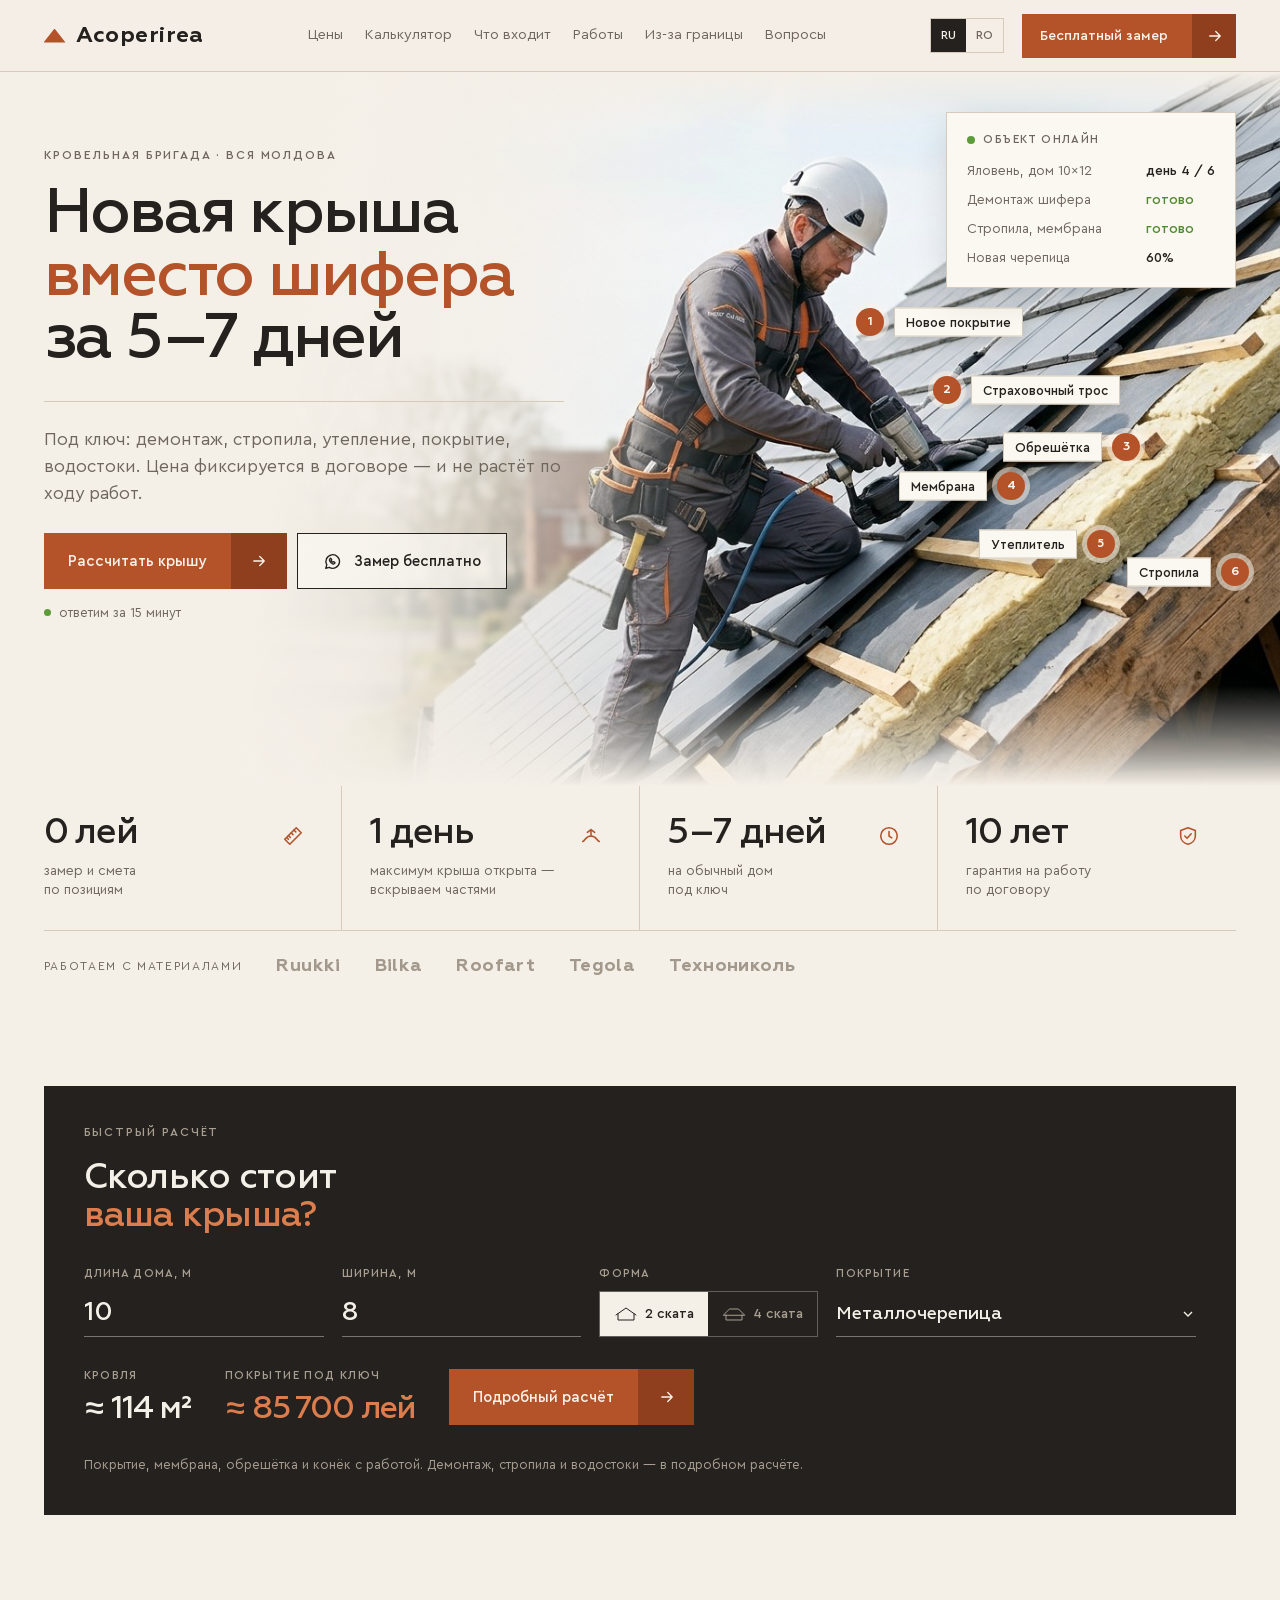
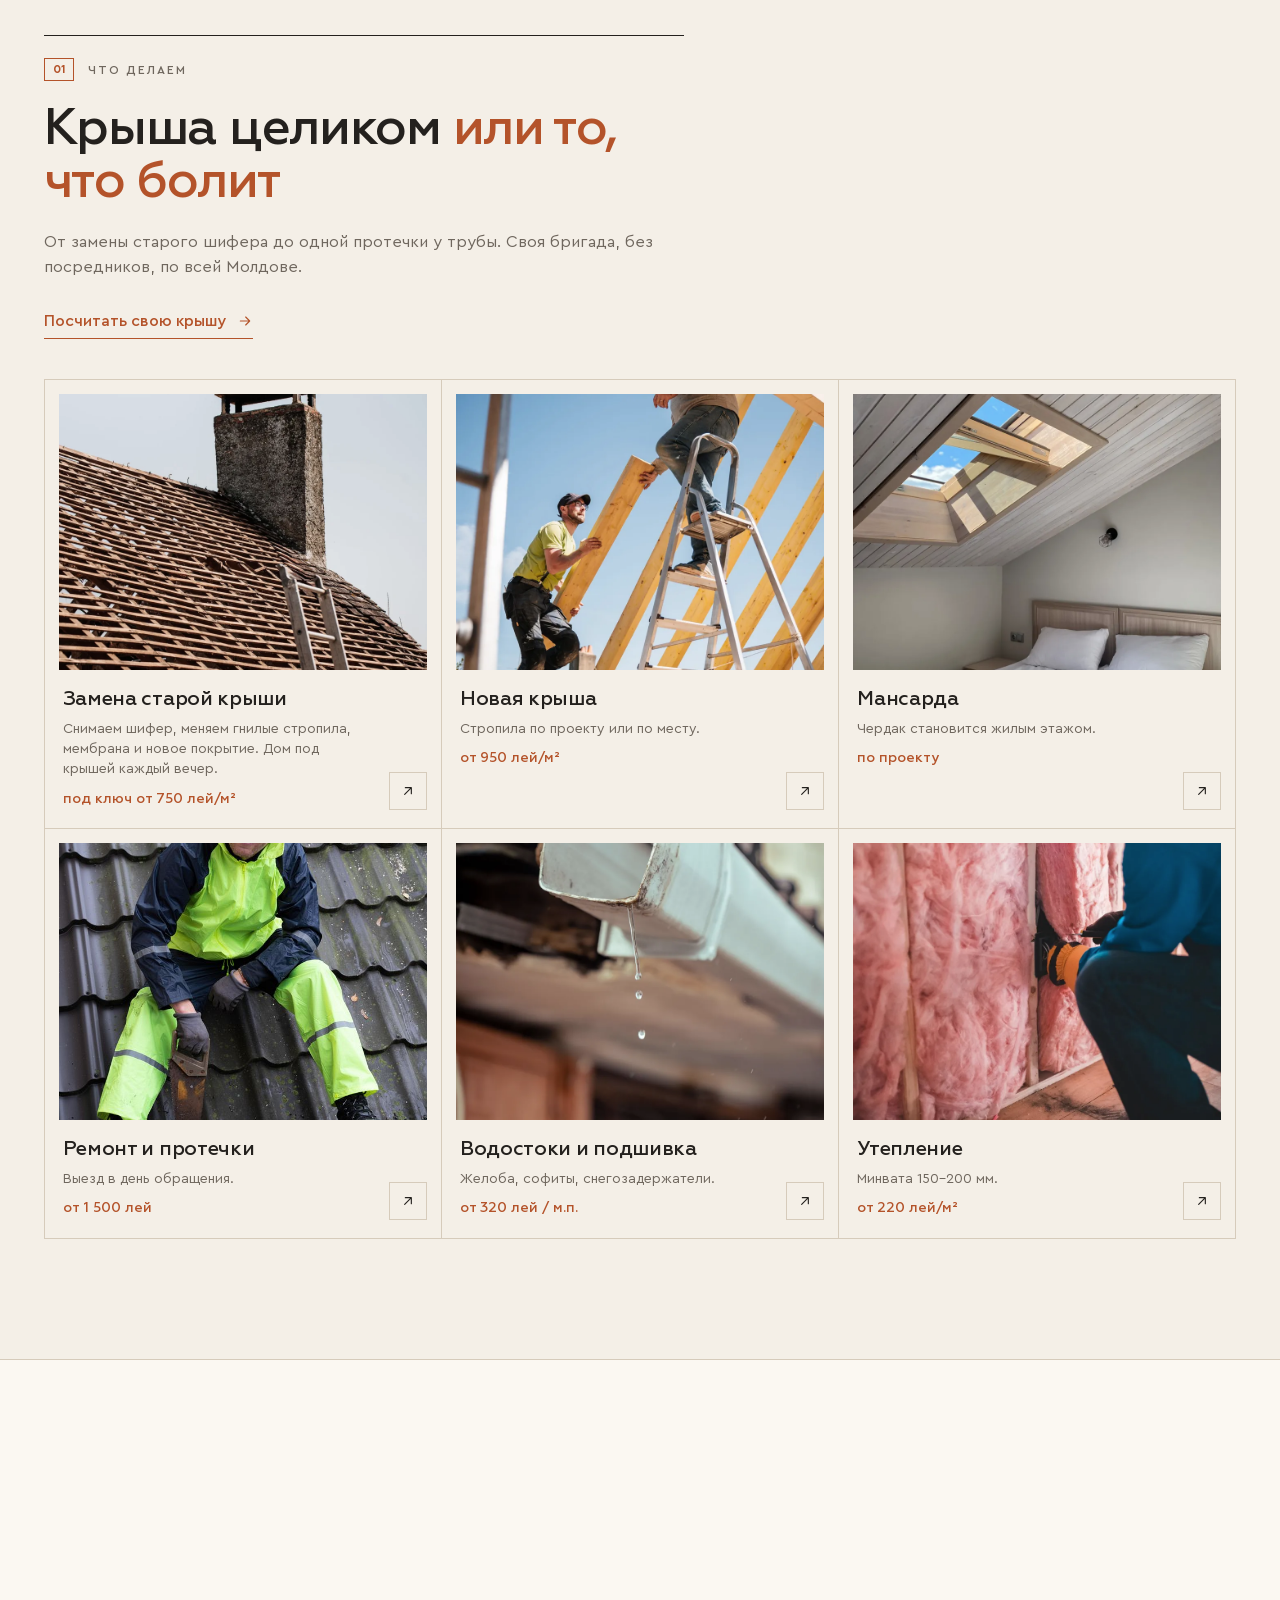
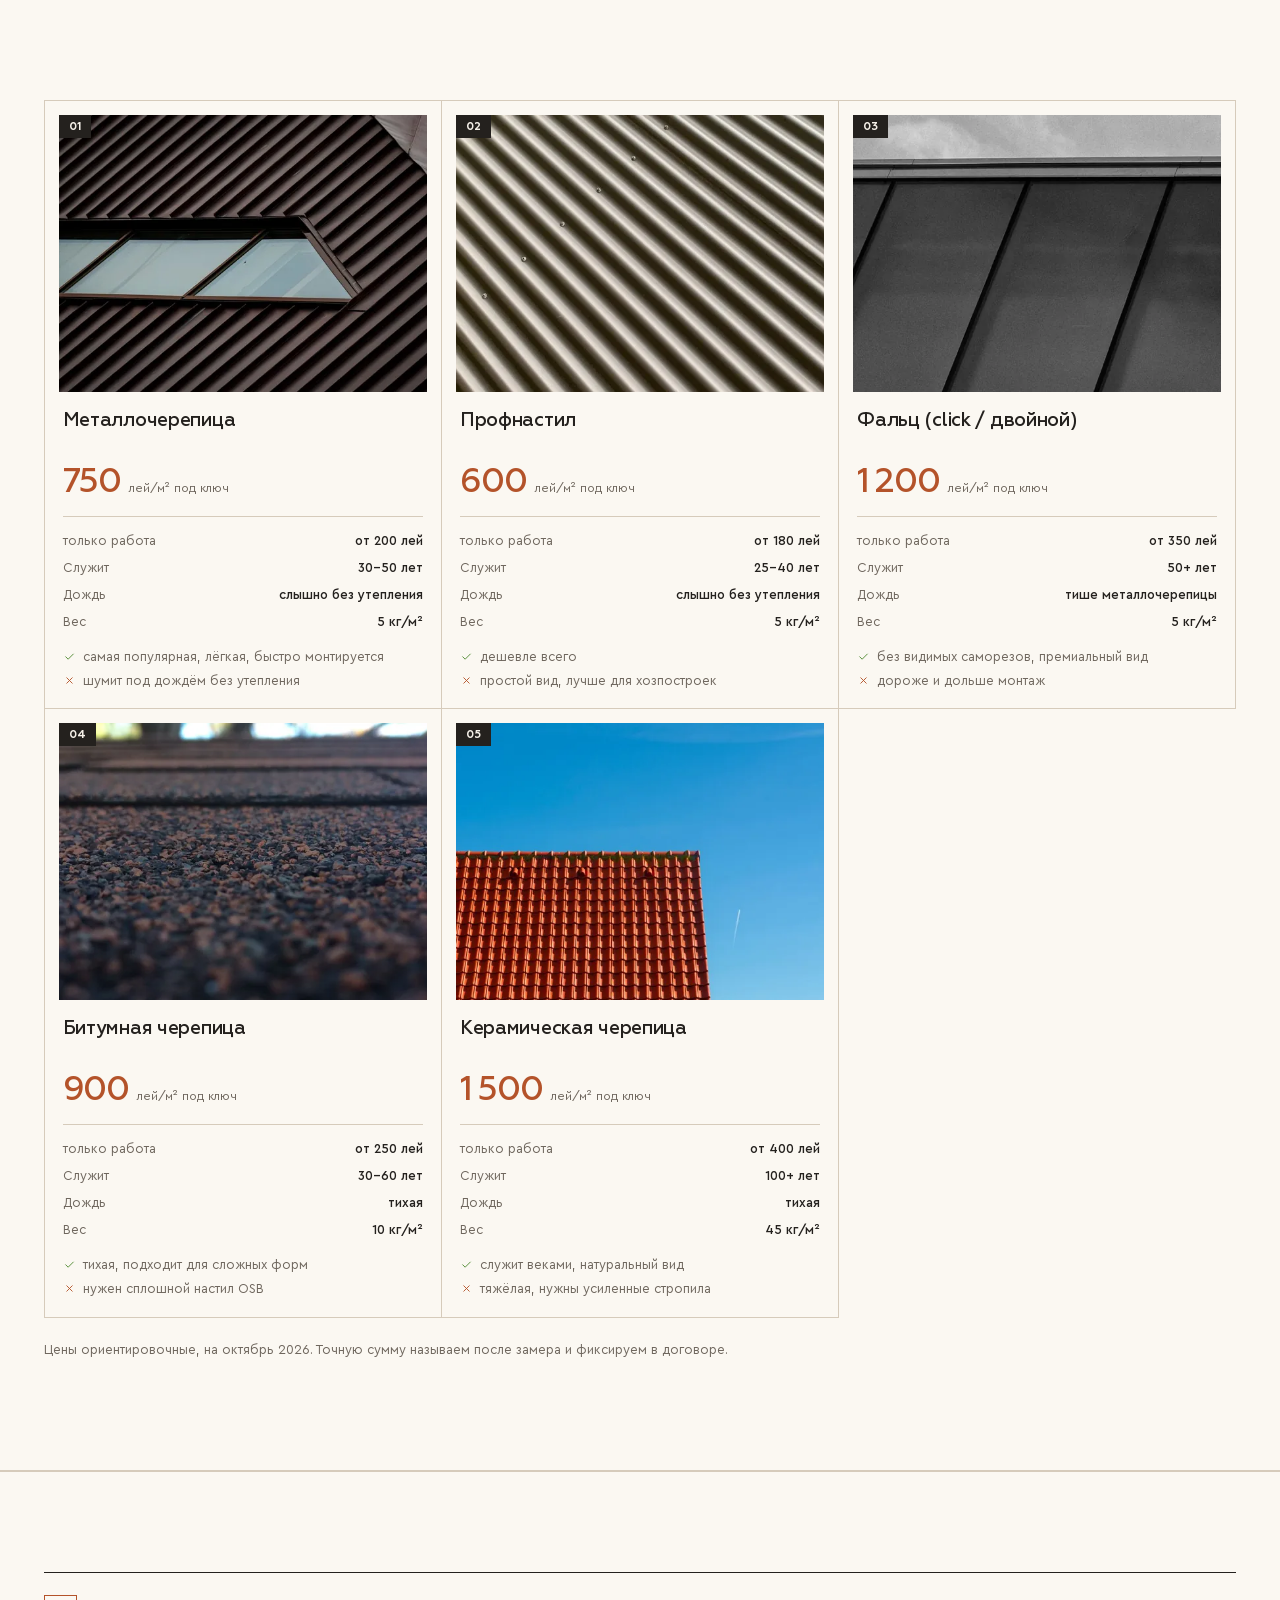
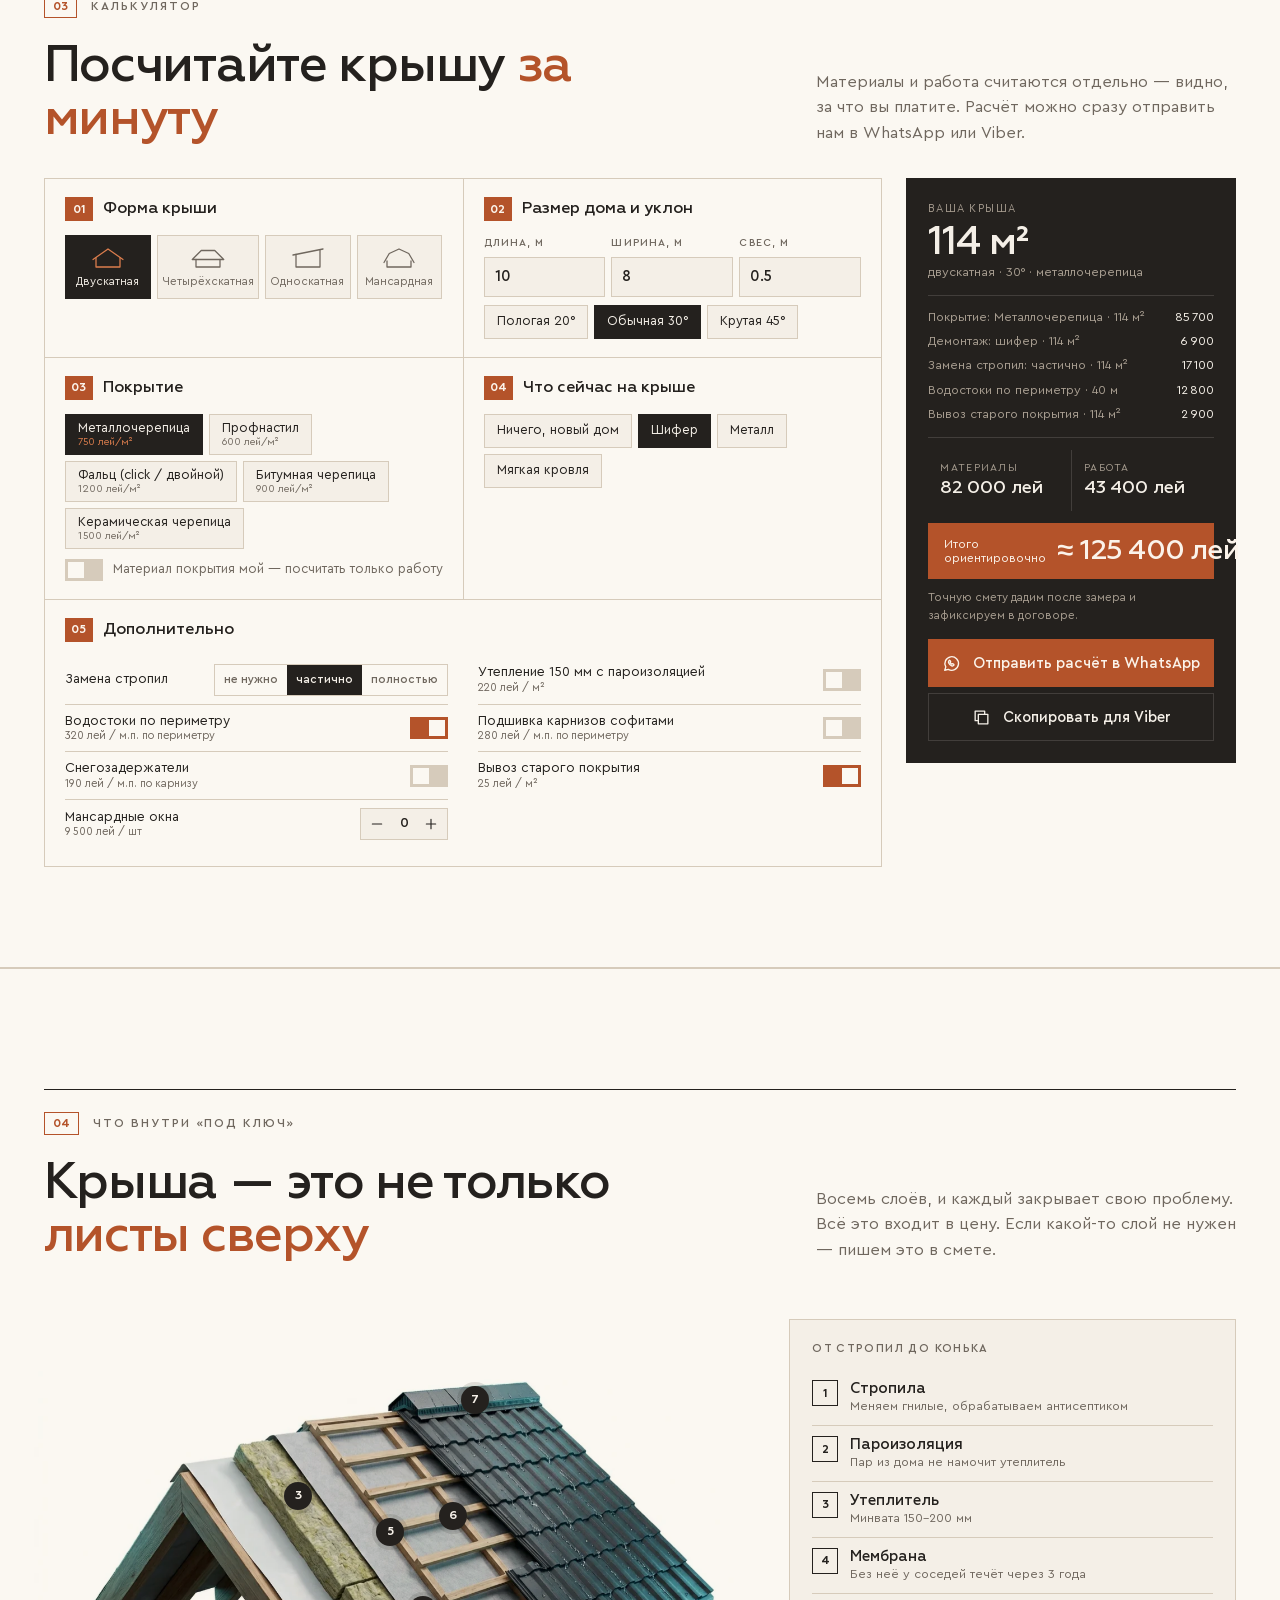
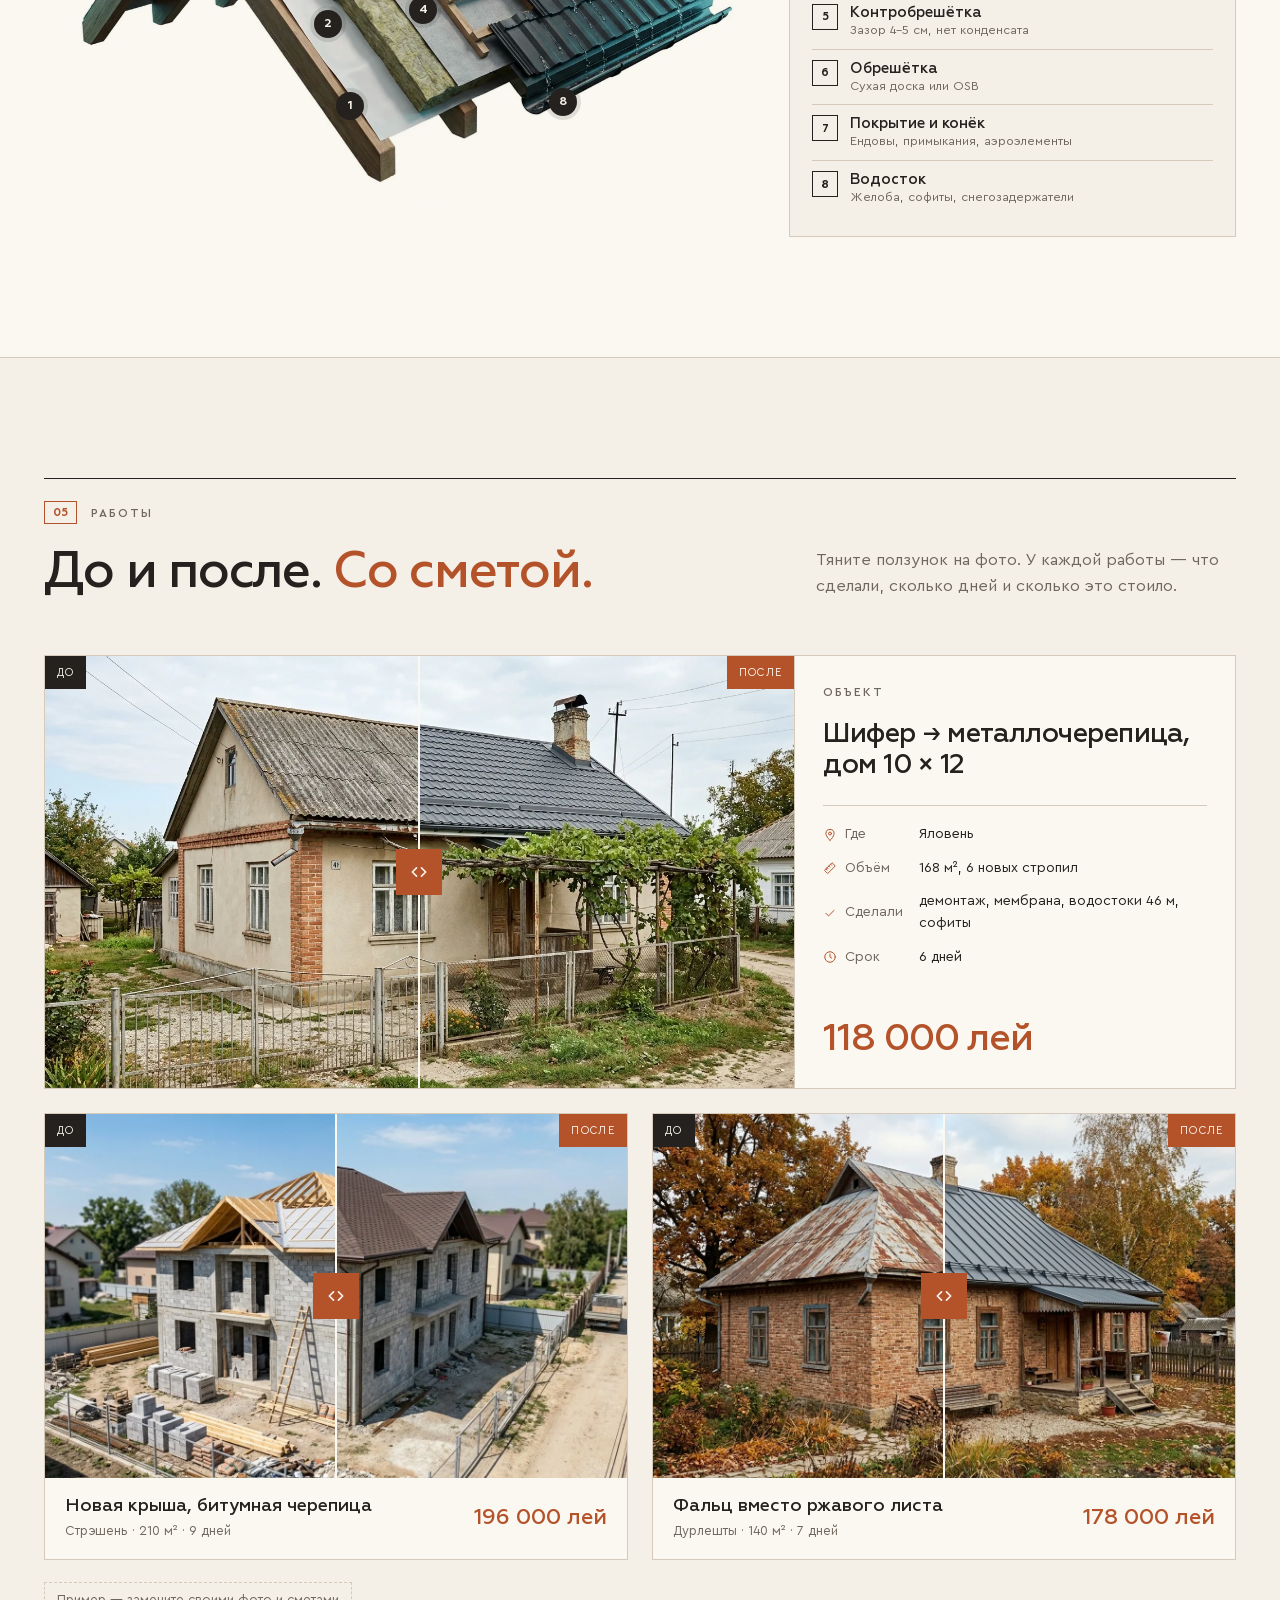
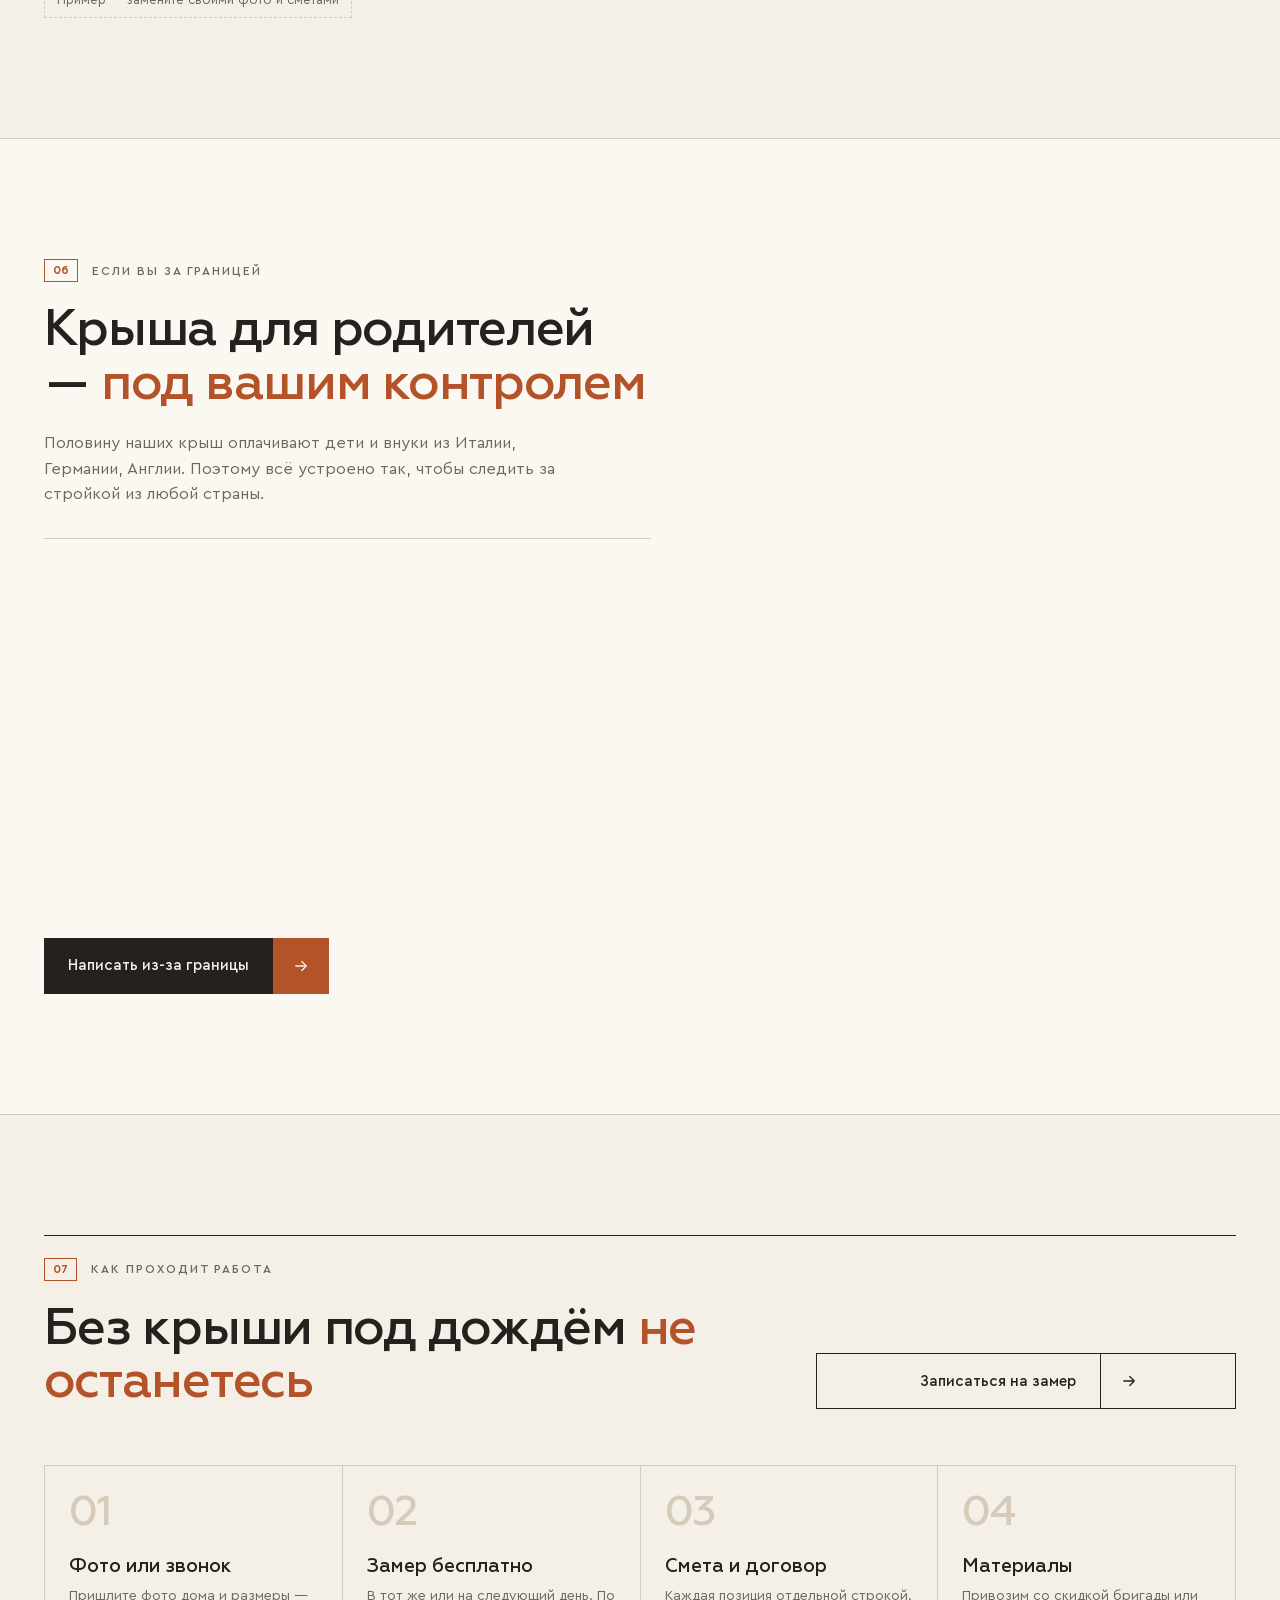
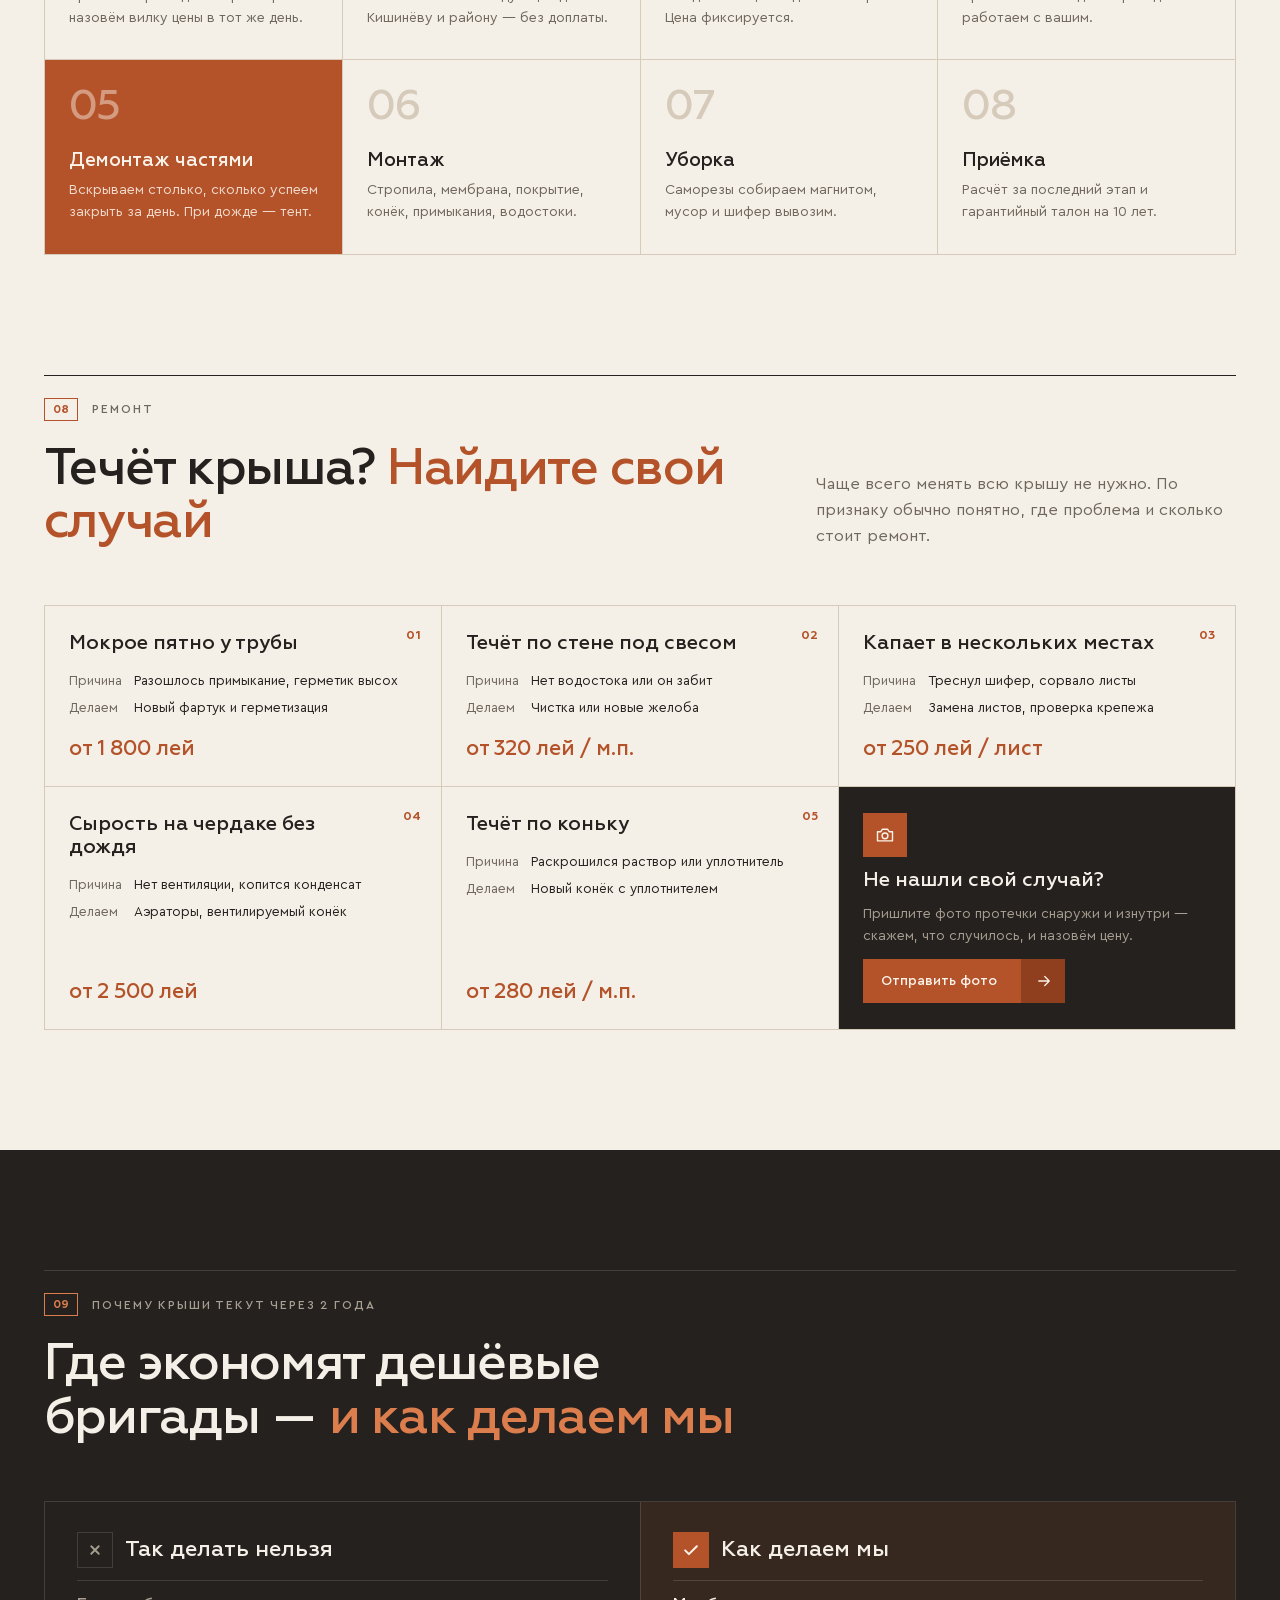
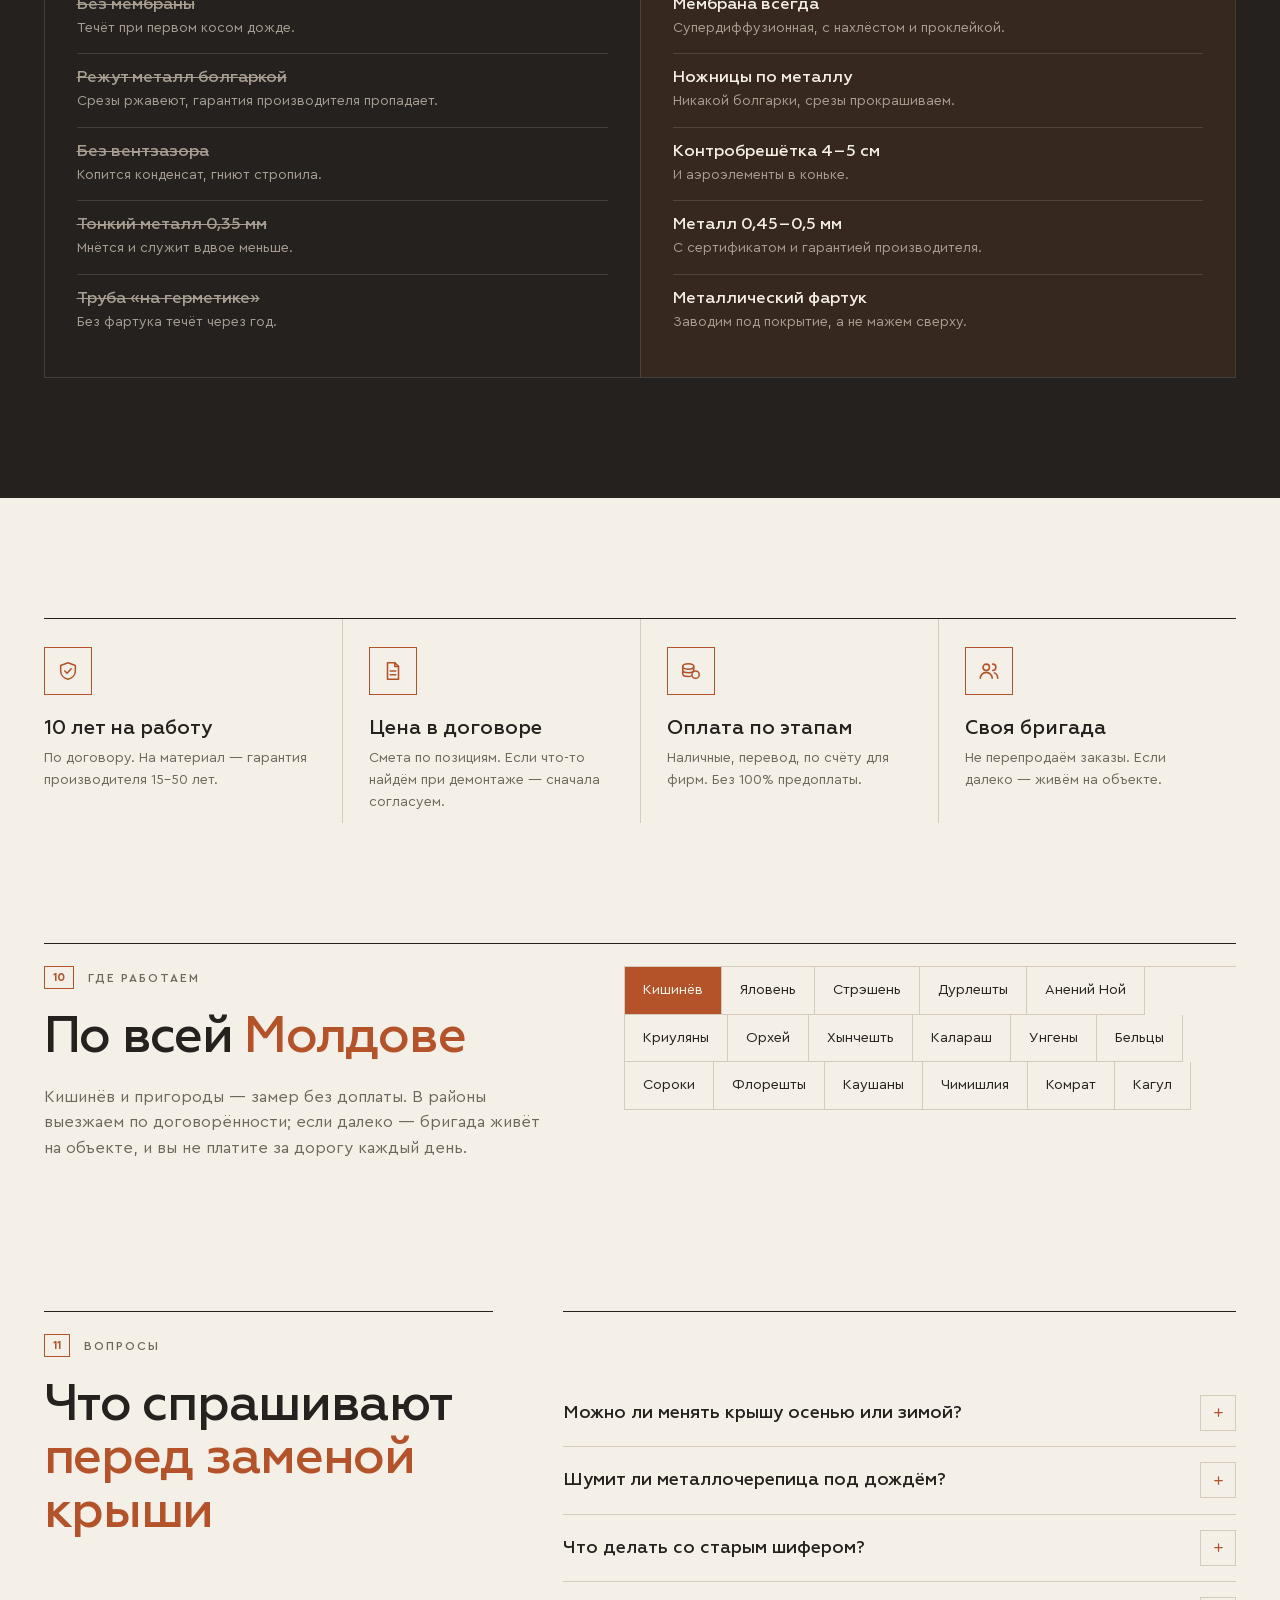
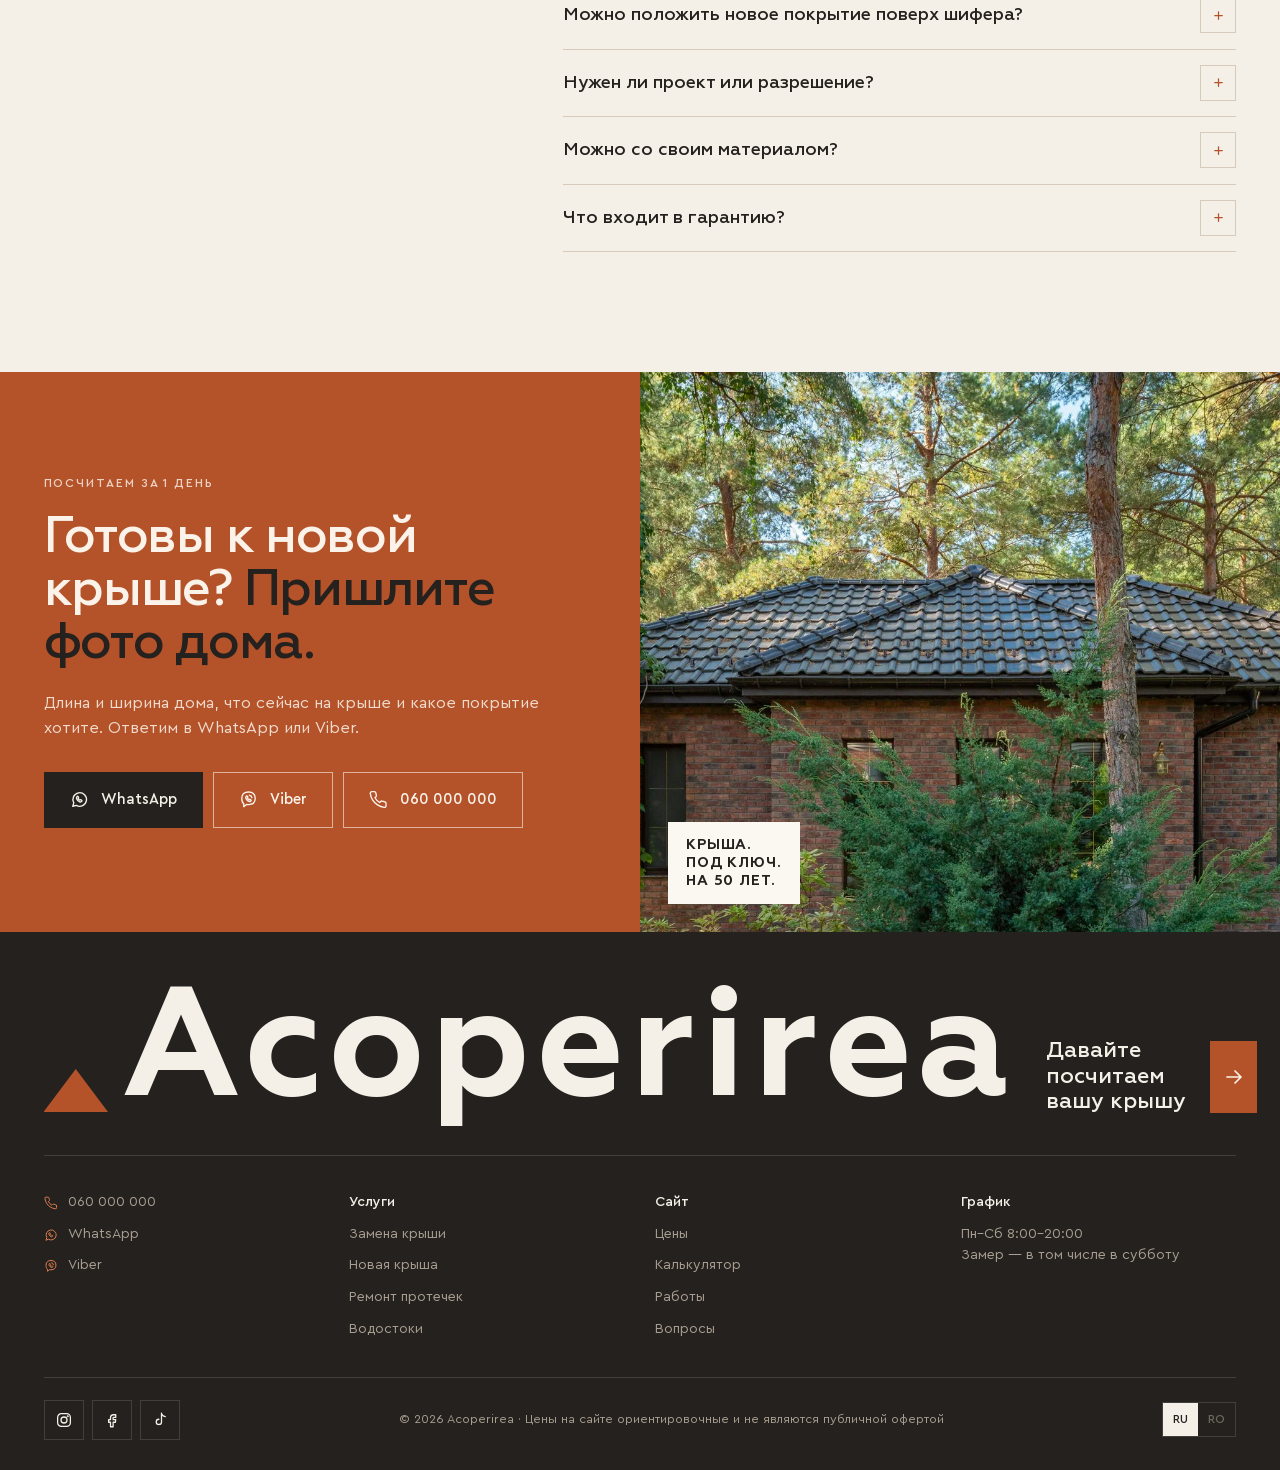
==== commit 6083e9a6: "Add files via upload" ====
--- a/index.html
+++ b/index.html
@@ -1,569 +1,569 @@
-<!doctype html>
-<html lang="ru">
-<head>
-<meta charset="utf-8">
-<meta name="viewport" content="width=device-width,initial-scale=1">
-<title>Замена крыши под ключ за 5–7 дней — ACOPER · 060 000 000</title>
-<meta name="description" content="Новая крыша вместо старого шифера: демонтаж, стропила, утепление, металлочерепица, фальц или битумная черепица, водостоки. Цена в договоре, гарантия 10 лет, работаем по всей Молдове. Посчитайте крышу на сайте.">
-<meta property="og:type" content="website">
-<meta property="og:locale" content="ru_RU">
-<meta property="og:title" content="Новая крыша за 5–7 дней — ACOPER">
-<meta property="og:description" content="Посчитайте крышу на сайте: форма, размер дома, покрытие. Цена под ключ в договоре, фотоотчёт каждый день, гарантия 10 лет.">
-<meta property="og:url" content="https://webonix-md.github.io/krovlya-v2/">
-<meta property="og:image" content="https://webonix-md.github.io/krovlya-v2/img/og/og-square-ru.jpg">
-<meta property="og:image:width" content="1200">
-<meta property="og:image:height" content="1200">
-<meta name="theme-color" content="#F4EFE7">
-<link rel="icon" href="favicon.svg" type="image/svg+xml">
-<link rel="alternate" hreflang="ru" href="index.html">
-<link rel="alternate" hreflang="ro" href="ro.html">
-<link rel="preload" href="fonts/Geometria-Medium.woff2" as="font" type="font/woff2" crossorigin>
-<link rel="preload" href="fonts/CeraPro-Regular.woff2" as="font" type="font/woff2" crossorigin>
-<link rel="preload" href="img/hero-house.jpg" as="image">
-<link rel="stylesheet" href="style.css?v=9">
-<script type="application/ld+json">
-{"@context":"https://schema.org","@type":"RoofingContractor","name":"ACOPER","description":"Кровельные работы под ключ: замена крыши, новые крыши, мансарды, водостоки. Вся Молдова","telephone":"+37360000000","priceRange":"от 600 MDL/м²","areaServed":"Moldova","address":{"@type":"PostalAddress","addressLocality":"Chișinău","addressCountry":"MD"},"openingHours":"Mo-Sa 08:00-20:00"}
-</script>
-</head>
-<body>
-
-<!-- ============ ИКОНКИ ============ -->
-<svg width="0" height="0" style="position:absolute" aria-hidden="true">
-  <symbol id="i-arrow" viewBox="0 0 24 24"><path d="M5 12h14M13 6l6 6-6 6"/></symbol>
-  <symbol id="i-ne" viewBox="0 0 24 24"><path d="M7 17L17 7M8 7h9v9"/></symbol>
-  <symbol id="i-plus" viewBox="0 0 24 24"><path d="M12 5v14M5 12h14"/></symbol>
-  <symbol id="i-minus" viewBox="0 0 24 24"><path d="M5 12h14"/></symbol>
-  <symbol id="i-menu" viewBox="0 0 24 24"><path d="M4 8h16M4 16h16"/></symbol>
-  <symbol id="i-check" viewBox="0 0 24 24"><path d="M5 12.5l4.5 4.5L19 7.5"/></symbol>
-  <symbol id="i-x" viewBox="0 0 24 24"><path d="M7 7l10 10M17 7L7 17"/></symbol>
-  <symbol id="i-play" viewBox="0 0 24 24"><path d="M8 5.5v13l10-6.5z"/></symbol>
-  <symbol id="i-phone" viewBox="0 0 24 24"><path d="M21.5 16.9v3a2 2 0 0 1-2.2 2 19.8 19.8 0 0 1-8.6-3.1 19.5 19.5 0 0 1-6-6A19.8 19.8 0 0 1 1.6 4.2 2 2 0 0 1 3.6 2h3a2 2 0 0 1 2 1.7c.1.9.4 1.8.7 2.7a2 2 0 0 1-.5 2.1L7.5 9.8a16 16 0 0 0 6 6l1.3-1.3a2 2 0 0 1 2.1-.4c.9.3 1.8.6 2.7.7a2 2 0 0 1 1.9 2.1z"/></symbol>
-  <symbol id="i-wa" viewBox="0 0 24 24"><path d="M3.5 20.5l1.3-4.2A8.6 8.6 0 1 1 8 19.5z"/><path d="M9 8.2c.3-.3.7-.3 1 0l.8 1.1c.2.3.2.7-.1 1l-.4.4c.4.9 1.2 1.7 2.1 2.1l.4-.4c.3-.3.7-.3 1-.1l1.1.8c.3.3.3.7 0 1l-.6.6c-.5.5-1.3.6-2 .3a7.4 7.4 0 0 1-4-4c-.3-.7-.2-1.5.3-2z"/></symbol>
-  <symbol id="i-viber" viewBox="0 0 24 24"><path d="M12 2.5c5.2 0 8.5 2.4 8.5 8s-3.3 8-8.5 8c-.9 0-1.7-.1-2.5-.2L6 21v-3.5c-1.8-1.3-2.5-3.6-2.5-7 0-5.6 3.3-8 8.5-8z"/><path d="M9.3 7.7c.3-.3.7-.3 1 0l.8 1.1c.2.3.2.7-.1 1l-.4.4c.4.9 1.2 1.7 2.1 2.1l.4-.4c.3-.3.7-.3 1-.1l1.1.8c.3.3.3.7 0 1l-.6.6c-.5.5-1.3.6-2 .3a7.4 7.4 0 0 1-4-4c-.3-.7-.2-1.5.3-2zM13 6.4a4 4 0 0 1 3.3 3.3"/></symbol>
-  <symbol id="i-ruler" viewBox="0 0 24 24"><path d="M3 15.5L15.5 3 21 8.5 8.5 21z"/><path d="M7 11.5l2 2M10 8.5l2 2M13 5.5l2 2M5.5 14l1.5 1.5"/></symbol>
-  <symbol id="i-clock" viewBox="0 0 24 24"><circle cx="12" cy="12" r="9"/><path d="M12 7v5l3 2"/></symbol>
-  <symbol id="i-shield" viewBox="0 0 24 24"><path d="M12 3l8 3v6c0 4.5-3.4 8-8 9-4.6-1-8-4.5-8-9V6z"/><path d="M8.5 12l2.5 2.5 4.5-5"/></symbol>
-  <symbol id="i-tarp" viewBox="0 0 24 24"><path d="M3 18c3-1 3-6 9-6s6 5 9 6"/><path d="M12 12V5M8 8l4-3 4 3"/></symbol>
-  <symbol id="i-doc" viewBox="0 0 24 24"><path d="M6 3h8l4 4v14H6z"/><path d="M14 3v4h4M9 12h6M9 16h6"/></symbol>
-  <symbol id="i-coins" viewBox="0 0 24 24"><ellipse cx="9" cy="7" rx="6" ry="3"/><path d="M3 7v4c0 1.7 2.7 3 6 3s6-1.3 6-3V7M3 11v4c0 1.7 2.7 3 6 3 1 0 2-.1 2.8-.4"/><circle cx="17" cy="16" r="4"/></symbol>
-  <symbol id="i-team" viewBox="0 0 24 24"><circle cx="9" cy="8" r="3.5"/><path d="M2.5 20a6.5 6.5 0 0 1 13 0M16 4.5a3.5 3.5 0 0 1 0 7M18 14a6.5 6.5 0 0 1 3.5 6"/></symbol>
-  <symbol id="i-camera" viewBox="0 0 24 24"><path d="M3 8h4l2-3h6l2 3h4v11H3z"/><circle cx="12" cy="13" r="3.5"/></symbol>
-  <symbol id="i-video" viewBox="0 0 24 24"><path d="M3 7h12v10H3zM15 10.5l6-3.5v10l-6-3.5"/></symbol>
-  <symbol id="i-truck" viewBox="0 0 24 24"><path d="M2 6h12v10H2zM14 9h4l3 3.5V16h-7"/><circle cx="6" cy="17.5" r="1.8"/><circle cx="17" cy="17.5" r="1.8"/></symbol>
-  <symbol id="i-copy" viewBox="0 0 24 24"><path d="M8 8h12v12H8z"/><path d="M16 8V4H4v12h4"/></symbol>
-  <symbol id="i-pin" viewBox="0 0 24 24"><path d="M12 21s7-6.2 7-11.5a7 7 0 0 0-14 0C5 14.8 12 21 12 21z"/><circle cx="12" cy="9.5" r="2.5"/></symbol>
-  <symbol id="i-insta" viewBox="0 0 24 24"><rect x="3.5" y="3.5" width="17" height="17" rx="5"/><circle cx="12" cy="12" r="4"/><circle cx="17" cy="7" r=".6"/></symbol>
-  <symbol id="i-fb" viewBox="0 0 24 24"><path d="M14 8.5h3V5h-3a4 4 0 0 0-4 4v2.5H7.5V15H10v6h3.5v-6h3l.5-3.5h-3.5V9a.5.5 0 0 1 .5-.5z"/></symbol>
-  <symbol id="i-tiktok" viewBox="0 0 24 24"><path d="M14 3v11.5a3.5 3.5 0 1 1-3.5-3.5M14 3c.5 2.7 2.3 4.3 5 4.5"/></symbol>
-  <symbol id="r-gable" viewBox="0 0 48 32"><path d="M4 18L24 4l20 14"/><path d="M8 15.5V28h32V15.5"/></symbol>
-  <symbol id="r-hip" viewBox="0 0 48 32"><path d="M3 18L15 6h18l12 12z"/><path d="M8 18v10h32V18"/></symbol>
-  <symbol id="r-mono" viewBox="0 0 48 32"><path d="M4 12L44 4"/><path d="M8 11.2V28h32V5.8"/></symbol>
-  <symbol id="r-mansard" viewBox="0 0 48 32"><path d="M4 22l7-12 13-6 13 6 7 12"/><path d="M8 20v8h32v-8"/></symbol>
-</svg>
-
-<!-- ============ ШАПКА ============ -->
-<header class="hdr" id="top">
-  <div class="hdr__in">
-    <a class="logo" href="#top" aria-label="ACOPER — на главную">ACOPER<i></i></a>
-    <nav class="nav" id="nav" aria-label="Меню">
-      <a href="#prices">Цены</a>
-      <a href="#calc">Калькулятор</a>
-      <a href="#pie">Что входит</a>
-      <a href="#works">Работы</a>
-      <a href="#abroad">Из-за границы</a>
-      <a href="#faq">Вопросы</a>
-    </nav>
-    <div class="hdr__act">
-      <div class="lang"><a class="is-on" href="index.html" hreflang="ru">RU</a><a href="ro.html" hreflang="ro">RO</a></div>
-      <a class="hdr__tel" href="tel:+37360000000"><svg><use href="#i-phone"/></svg>060 000 000</a>
-      <a class="btn btn--lime btn--sm hdr__cta" data-wa="hero" href="https://wa.me/37360000000" target="_blank" rel="noopener">Бесплатный замер<span class="btn__ic"><svg><use href="#i-arrow"/></svg></span></a>
-      <button class="burger" id="burger" aria-label="Меню" aria-expanded="false"><svg><use href="#i-menu"/></svg></button>
-    </div>
-  </div>
-</header>
-
-<main>
-
-<!-- ============ 1. ПЕРВЫЙ ЭКРАН ============ -->
-<section class="hero" id="hero">
-  <div class="hero__media">
-    <figure class="hero__img">
-      <img src="img/hero-house.jpg" width="1376" height="768" alt="Кровельщик со страховкой укладывает новое покрытие, видны обрешётка, утеплитель и стропила">
-    </figure>
-    <svg class="hero__lines" aria-hidden="true"></svg>
-    <div class="hero__top">
-      <div class="hero__l">
-        <p class="kick">Кровельная бригада · вся Молдова</p>
-        <h1 class="hero__title">Новая крыша <em>вместо шифера</em> за 5–7 дней</h1>
-      </div>
-      <div class="hero__r">
-        <p class="hero__sub">Под ключ: демонтаж, стропила, утепление, покрытие, водостоки. Цена фиксируется в договоре — и не растёт по ходу работ.</p>
-        <div class="hero__btns">
-          <a class="btn btn--terra" href="#calc">Рассчитать крышу<span class="btn__ic"><svg><use href="#i-arrow"/></svg></span></a>
-          <a class="btn btn--line" data-wa="hero" href="https://wa.me/37360000000" target="_blank" rel="noopener"><svg><use href="#i-wa"/></svg>Замер бесплатно</a>
-        </div>
-        <p class="hero__note">ответим за 15 минут</p>
-      </div>
-    </div>
-    <div class="glass glass--status" aria-hidden="true">
-    <p class="glass__hd"><i></i>Объект онлайн</p>
-    <dl>
-      <dt>Яловень, дом 10×12</dt><dd>день 4 / 6</dd>
-      <dt>Демонтаж шифера</dt><dd class="ok">готово</dd>
-      <dt>Стропила, мембрана</dt><dd class="ok">готово</dd>
-      <dt>Новая черепица</dt><dd>60%</dd>
-    </dl>
-  </div>
-  </div>
-
-  <div class="wrap">
-    <ol class="legend">
-      <li class="callout" data-x="68" data-y="35"><b>1</b><strong>Новое покрытие</strong></li>
-      <li class="callout" data-x="74" data-y="44.5"><b>2</b><strong>Страховочный трос</strong></li>
-      <li class="callout" data-x="88" data-y="52.5"><b>3</b><strong>Обрешётка</strong></li>
-      <li class="callout" data-x="79" data-y="58"><b>4</b><strong>Мембрана</strong></li>
-      <li class="callout" data-x="86" data-y="66"><b>5</b><strong>Утеплитель</strong></li>
-      <li class="callout" data-x="96.5" data-y="70"><b>6</b><strong>Стропила</strong></li>
-    </ol>
-    <div class="stats">
-      <div class="stat"><span class="stat__ic"><svg><use href="#i-ruler"/></svg></span><b>0 лей</b><small>замер и смета<br>по позициям</small></div>
-      <div class="stat"><span class="stat__ic"><svg><use href="#i-tarp"/></svg></span><b>1 день</b><small>максимум крыша открыта —<br>вскрываем частями</small></div>
-      <div class="stat"><span class="stat__ic"><svg><use href="#i-clock"/></svg></span><b>5–7 дней</b><small>на обычный дом<br>под ключ</small></div>
-      <div class="stat"><span class="stat__ic"><svg><use href="#i-shield"/></svg></span><b>10 лет</b><small>гарантия на работу<br>по договору</small></div>
-    </div>
-    <div class="hero__brands"><span>Работаем с материалами</span><b>Ruukki</b><b>Bilka</b><b>Roofart</b><b>Tegola</b><b>Технониколь</b></div>
-  </div>
-</section>
-
-<!-- ============ МИНИ-РАСЧЁТ ============ -->
-<section class="quick" aria-label="Быстрый расчёт">
-  <div class="wrap">
-    <div class="quick__card" id="qcalc">
-      <div class="quick__t">
-        <p class="kick kick--dark">Быстрый расчёт</p>
-        <h2>Сколько стоит <em>ваша крыша?</em></h2>
-      </div>
-      <div class="quick__f">
-        <label class="fld"><span>Длина дома, м</span><input type="number" id="qL" value="10" min="4" max="40" step="0.5" inputmode="decimal"></label>
-        <label class="fld"><span>Ширина, м</span><input type="number" id="qW" value="8" min="4" max="30" step="0.5" inputmode="decimal"></label>
-        <div class="fld"><span>Форма</span>
-          <div class="seg" role="radiogroup" aria-label="Форма крыши">
-            <button type="button" class="is-on" data-qshape="gable" aria-pressed="true"><svg><use href="#r-gable"/></svg>2 ската</button>
-            <button type="button" data-qshape="hip" aria-pressed="false"><svg><use href="#r-hip"/></svg>4 ската</button>
-          </div>
-        </div>
-        <label class="fld fld--sel"><span>Покрытие</span><select id="qCov"></select></label>
-      </div>
-      <div class="quick__res">
-        <div><span>Кровля</span><b id="qArea">≈ 114 м²</b></div>
-        <div class="quick__sum"><span>Покрытие под ключ</span><b id="qSum">≈ 85 700 лей</b></div>
-        <a class="btn btn--dark" href="#calc">Подробный расчёт<span class="btn__ic"><svg><use href="#i-arrow"/></svg></span></a>
-      </div>
-      <p class="quick__note">Покрытие, мембрана, обрешётка и конёк с работой. Демонтаж, стропила и водостоки — в подробном расчёте.</p>
-    </div>
-  </div>
-</section>
-
-<!-- ============ 3. ЧТО ДЕЛАЕМ ============ -->
-<section class="sec" id="services">
-  <div class="wrap svc">
-    <div class="svc__intro">
-      <p class="kick kick--dark">Что делаем</p>
-      <h2 class="h2">Крыша целиком <em>или то, что болит</em></h2>
-      <p class="lead">От замены старого шифера до одной протечки у трубы. Своя бригада, без посредников, по всей Молдове.</p>
-      <a class="link" href="#calc">Посчитать свою крышу<svg><use href="#i-arrow"/></svg></a>
-    </div>
-    <div class="svc__grid">
-      <article class="card card--big"><img src="img/svc-repair.webp" alt="Старая черепичная крыша с трубой во время ремонта" loading="lazy" width="900" height="700"><div class="card__b"><h3>Замена старой крыши</h3><p>Снимаем шифер, меняем гнилые стропила, мембрана и новое покрытие. Дом под крышей каждый вечер.</p><span class="card__price">под ключ от 750 лей/м²</span></div><span class="card__go"><svg><use href="#i-ne"/></svg></span></article>
-      <article class="card"><img src="img/svc-new.webp" alt="Монтаж стропильной системы на новом доме" loading="lazy" width="900" height="1100"><div class="card__b"><h3>Новая крыша</h3><p>Стропила по проекту или по месту.</p><span class="card__price">от 950 лей/м²</span></div><span class="card__go"><svg><use href="#i-ne"/></svg></span></article>
-      <article class="card"><img src="img/svc-mansard.webp" alt="Мансарда с мансардным окном" loading="lazy" width="900" height="700"><div class="card__b"><h3>Мансарда</h3><p>Чердак становится жилым этажом.</p><span class="card__price">по проекту</span></div><span class="card__go"><svg><use href="#i-ne"/></svg></span></article>
-      <article class="card"><img src="img/svc-replace.jpg" alt="Старая черепичная крыша с трубой во время ремонта" loading="lazy" width="900" height="700"><div class="card__b"><h3>Ремонт и протечки</h3><p>Выезд в день обращения.</p><span class="card__price">от 1 500 лей</span></div><span class="card__go"><svg><use href="#i-ne"/></svg></span></article>
-      <article class="card"><img src="img/svc-gutters.webp" alt="Водосточный желоб под краем крыши" loading="lazy" width="900" height="1100"><div class="card__b"><h3>Водостоки и подшивка</h3><p>Желоба, софиты, снегозадержатели.</p><span class="card__price">от 320 лей / м.п.</span></div><span class="card__go"><svg><use href="#i-ne"/></svg></span></article>
-      <article class="card"><img src="img/svc-insulation.webp" alt="Монтаж утеплителя между балками" loading="lazy" width="900" height="700"><div class="card__b"><h3>Утепление</h3><p>Минвата 150–200 мм.</p><span class="card__price">от 220 лей/м²</span></div><span class="card__go"><svg><use href="#i-ne"/></svg></span></article>
-    </div>
-  </div>
-</section>
-
-<!-- ============ 4. ПОКРЫТИЯ ============ -->
-<section class="panel panel--light sec sec--prices" id="prices">
-  <div class="wrap wrap--full">
-    <div class="head">
-      <div><p class="kick kick--dark">Цены</p><h2 class="h2">Из чего сделать <em>и сколько это стоит</em></h2></div>
-      <p class="lead">Цена за м² кровли. «Под ключ» — с материалом, мембраной, обрешёткой, коньком и работой. Материал можно взять свой — тогда считаем только работу.</p>
-    </div>
-    <div class="cmp" id="cmp"></div>
-    <p class="note">Цены ориентировочные, на октябрь 2026. Точную сумму называем после замера и фиксируем в договоре.</p>
-  </div>
-</section>
-
-<!-- ============ 5. КАЛЬКУЛЯТОР ============ -->
-<section class="panel panel--light sec sec--calc" id="calc">
-  <div class="wrap">
-    <div class="head">
-      <div><p class="kick kick--dark">Калькулятор</p><h2 class="h2">Посчитайте крышу <em>за минуту</em></h2></div>
-      <p class="lead">Материалы и работа считаются отдельно — видно, за что вы платите. Расчёт можно сразу отправить нам в WhatsApp или Viber.</p>
-    </div>
-    <div class="calc">
-      <div class="calc__form">
-        <div class="cstep">
-          <p class="cstep__t"><b>01</b>Форма крыши</p>
-          <div class="shapes" role="radiogroup" aria-label="Форма крыши">
-            <button type="button" class="shape is-on" data-shape="gable" aria-pressed="true"><svg><use href="#r-gable"/></svg><span>Двускатная</span></button>
-            <button type="button" class="shape" data-shape="hip" aria-pressed="false"><svg><use href="#r-hip"/></svg><span>Четырёхскатная</span></button>
-            <button type="button" class="shape" data-shape="mono" aria-pressed="false"><svg><use href="#r-mono"/></svg><span>Односкатная</span></button>
-            <button type="button" class="shape" data-shape="mansard" aria-pressed="false"><svg><use href="#r-mansard"/></svg><span>Мансардная</span></button>
-          </div>
-        </div>
-        <div class="cstep">
-          <p class="cstep__t"><b>02</b>Размер дома и уклон</p>
-          <div class="cgrid">
-            <label class="fld"><span>Длина, м</span><input type="number" id="cL" value="10" min="4" max="40" step="0.5" inputmode="decimal"></label>
-            <label class="fld"><span>Ширина, м</span><input type="number" id="cW" value="8" min="4" max="30" step="0.5" inputmode="decimal"></label>
-            <label class="fld"><span>Свес, м</span><input type="number" id="cO" value="0.5" min="0" max="1.2" step="0.1" inputmode="decimal"></label>
-          </div>
-          <div class="chips" id="slopes" role="radiogroup" aria-label="Уклон крыши"></div>
-        </div>
-        <div class="cstep">
-          <p class="cstep__t"><b>03</b>Покрытие</p>
-          <div class="chips" id="covs" role="radiogroup" aria-label="Покрытие"></div>
-          <label class="tgl"><input type="checkbox" id="ownMat"><span></span>Материал покрытия мой — посчитать только работу</label>
-        </div>
-        <div class="cstep">
-          <p class="cstep__t"><b>04</b>Что сейчас на крыше</p>
-          <div class="chips" id="olds" role="radiogroup" aria-label="Что сейчас на крыше"></div>
-        </div>
-        <div class="cstep cstep--wide">
-          <p class="cstep__t"><b>05</b>Дополнительно</p>
-          <div class="opts" id="opts"></div>
-        </div>
-      </div>
-      <aside class="calc__res" aria-live="polite">
-        <div class="bill">
-          <div class="bill__top">
-            <span class="bill__cap">Ваша крыша</span>
-            <b class="bill__area" id="rArea">114 м²</b>
-            <span class="bill__meta" id="rMeta">двускатная · 30° · металлочерепица</span>
-          </div>
-          <ul class="bill__lines" id="rLines"></ul>
-          <div class="bill__split">
-            <div><span>Материалы</span><b id="rMat">—</b></div>
-            <div><span>Работа</span><b id="rWork">—</b></div>
-          </div>
-          <div class="bill__sum"><span>Итого ориентировочно</span><b id="rSum">—</b></div>
-          <p class="bill__note" id="rNote">Точную смету дадим после замера и зафиксируем в договоре.</p>
-          <a class="btn btn--lime btn--full" id="sendWa" href="https://wa.me/37360000000" target="_blank" rel="noopener"><svg><use href="#i-wa"/></svg>Отправить расчёт в WhatsApp</a>
-          <button type="button" class="btn btn--ghost btn--full" id="copyCalc"><svg><use href="#i-copy"/></svg><span>Скопировать для Viber</span></button>
-        </div>
-      </aside>
-    </div>
-  </div>
-</section>
-
-<!-- ============ 6. КРОВЕЛЬНЫЙ ПИРОГ ============ -->
-<section class="panel panel--light panel--pie sec" id="pie">
-  <div class="wrap">
-    <div class="head">
-      <div><p class="kick kick--dark">Что внутри «под ключ»</p><h2 class="h2">Крыша — это не только <em>листы сверху</em></h2></div>
-      <p class="lead">Восемь слоёв, и каждый закрывает свою проблему. Всё это входит в цену. Если какой-то слой не нужен — пишем это в смете.</p>
-    </div>
-    <div class="pie" id="pieStage">
-      <svg class="pie__lines" aria-hidden="true"></svg>
-      <figure class="pie__img"><img src="img/pie-cutaway.webp" width="1312" height="816" alt="Скатная крыша в разрезе: стропила, пароизоляция, утеплитель, мембрана, обрешётка, металлочерепица" loading="lazy"></figure>
-      <div class="glass glass--layers">
-        <p class="glass__hd">От стропил до конька</p>
-        <ol class="layers">
-          <li class="layer" data-x="43" data-y="78"><b>1</b><div><strong>Стропила</strong><p>Меняем гнилые, обрабатываем антисептиком</p></div></li>
-          <li class="layer" data-x="40" data-y="60"><b>2</b><div><strong>Пароизоляция</strong><p>Пар из дома не намочит утеплитель</p></div></li>
-          <li class="layer" data-x="36" data-y="32"><b>3</b><div><strong>Утеплитель</strong><p>Минвата 150–200 мм</p></div></li>
-          <li class="layer" data-x="53" data-y="57"><b>4</b><div><strong>Мембрана</strong><p>Без неё у соседей течёт через 3 года</p></div></li>
-          <li class="layer" data-x="48.5" data-y="40"><b>5</b><div><strong>Контробрешётка</strong><p>Зазор 4–5 см, нет конденсата</p></div></li>
-          <li class="layer" data-x="57" data-y="36.5"><b>6</b><div><strong>Обрешётка</strong><p>Сухая доска или OSB</p></div></li>
-          <li class="layer" data-x="60" data-y="11"><b>7</b><div><strong>Покрытие и конёк</strong><p>Ендовы, примыкания, аэроэлементы</p></div></li>
-          <li class="layer" data-x="72" data-y="77"><b>8</b><div><strong>Водосток</strong><p>Желоба, софиты, снегозадержатели</p></div></li>
-        </ol>
-      </div>
-    </div>
-  </div>
-</section>
-
-<!-- ============ 7. РАБОТЫ ============ -->
-<section class="sec" id="works">
-  <div class="wrap">
-    <div class="head">
-      <div><p class="kick kick--dark">Работы</p><h2 class="h2">До и после. <em>Со сметой.</em></h2></div>
-      <p class="lead">Тяните ползунок на фото. У каждой работы — что сделали, сколько дней и сколько это стоило.</p>
-    </div>
-    <div class="works">
-      <article class="work work--big">
-        <div class="ba" style="--p:50%">
-          <img src="img/work-1-after.webp" alt="Дом после замены шифера на металлочерепицу и новых водостоков" loading="lazy" width="1376" height="768">
-          <img class="ba__before" src="img/work-1-before.webp" alt="Тот же дом со старой шиферной крышей" loading="lazy" width="1376" height="768">
-          <span class="ba__tag ba__tag--l">До</span><span class="ba__tag ba__tag--r">После</span>
-          <input class="ba__range" type="range" min="0" max="100" value="50" aria-label="Сравнить до и после">
-          <span class="ba__handle" aria-hidden="true"></span>
-        </div>
-        <div class="work__spec">
-          <p class="kick kick--dark">Объект</p>
-          <h3>Шифер → металлочерепица, дом 10 × 12</h3>
-          <dl>
-            <dt><svg><use href="#i-pin"/></svg>Где</dt><dd>Яловень</dd>
-            <dt><svg><use href="#i-ruler"/></svg>Объём</dt><dd>168 м², 6 новых стропил</dd>
-            <dt><svg><use href="#i-check"/></svg>Сделали</dt><dd>демонтаж, мембрана, водостоки 46 м, софиты</dd>
-            <dt><svg><use href="#i-clock"/></svg>Срок</dt><dd>6 дней</dd>
-          </dl>
-          <p class="work__price">118 000 лей</p>
-        </div>
-      </article>
-      <article class="work">
-        <div class="ba" style="--p:50%">
-          <img src="img/work-2-after.webp" alt="Двухэтажный дом с новой четырёхскатной крышей из коричневой битумной черепицы" loading="lazy" width="1376" height="768">
-          <img class="ba__before" src="img/work-2-before.webp" alt="Тот же дом со стропилами до кровельных работ" loading="lazy" width="1376" height="768">
-          <span class="ba__tag ba__tag--l">До</span><span class="ba__tag ba__tag--r">После</span>
-          <input class="ba__range" type="range" min="0" max="100" value="50" aria-label="Сравнить до и после">
-          <span class="ba__handle" aria-hidden="true"></span>
-        </div>
-        <div class="work__row"><div><h3>Новая крыша, битумная черепица</h3><p>Стрэшень · 210 м² · 9 дней</p></div><b>196 000 лей</b></div>
-      </article>
-      <article class="work">
-        <div class="ba" style="--p:50%">
-          <img src="img/work-3-after.webp" alt="Кирпичный дом с новой фальцевой крышей" loading="lazy" width="1376" height="768">
-          <img class="ba__before" src="img/work-3-before.webp" alt="Тот же дом со старой ржавой крышей" loading="lazy" width="1376" height="768">
-          <span class="ba__tag ba__tag--l">До</span><span class="ba__tag ba__tag--r">После</span>
-          <input class="ba__range" type="range" min="0" max="100" value="50" aria-label="Сравнить до и после">
-          <span class="ba__handle" aria-hidden="true"></span>
-        </div>
-        <div class="work__row"><div><h3>Фальц вместо ржавого листа</h3><p>Дурлешты · 140 м² · 7 дней</p></div><b>178 000 лей</b></div>
-      </article>
-    </div>
-    <p class="note note--tag">Пример — замените своими фото и сметами</p>
-  </div>
-</section>
-
-<!-- ============ 8. ЗА ГРАНИЦЕЙ ============ -->
-<section class="panel panel--light sec" id="abroad">
-  <div class="wrap abroad">
-    <div>
-      <p class="kick kick--dark">Если вы за границей</p>
-      <h2 class="h2">Крыша для родителей — <em>под вашим контролем</em></h2>
-      <p class="lead lead--flush">Половину наших крыш оплачивают дети и внуки из Италии, Германии, Англии. Поэтому всё устроено так, чтобы следить за стройкой из любой страны.</p>
-      <ul class="feat">
-        <li><span class="stat__ic"><svg><use href="#i-doc"/></svg></span><div><strong>Смета и договор в Viber</strong><p>Присылаем PDF, подписать можно удалённо.</p></div></li>
-        <li><span class="stat__ic"><svg><use href="#i-camera"/></svg></span><div><strong>Фотоотчёт каждый вечер</strong><p>В общий чат с вами и родителями.</p></div></li>
-        <li><span class="stat__ic"><svg><use href="#i-video"/></svg></span><div><strong>Видеозвонок с крыши</strong><p>Покажем мембрану, стропила, любой узел.</p></div></li>
-        <li><span class="stat__ic"><svg><use href="#i-coins"/></svg></span><div><strong>Оплата по этапам</strong><p>Материалы → стропила → покрытие → приёмка.</p></div></li>
-        <li><span class="stat__ic"><svg><use href="#i-truck"/></svg></span><div><strong>Родителям ничего не нужно делать</strong><p>Материалы привозим, мусор и шифер вывозим.</p></div></li>
-      </ul>
-      <a class="btn btn--dark" data-wa="abroad" href="https://wa.me/37360000000" target="_blank" rel="noopener">Написать из-за границы<span class="btn__ic"><svg><use href="#i-arrow"/></svg></span></a>
-    </div>
-    <div class="phone" aria-hidden="true">
-      <div class="phone__scr">
-        <div class="chat__hd"><span class="chat__ava">A</span><div><b>Крыша · Мама, папа, ACOPER</b><small>4 участника</small></div></div>
-        <div class="chat__body">
-          <div class="msg msg--in"><span class="msg__who">ACOPER</span>День 2. Сняли шифер с южного ската, заменили 3 стропила. На ночь закрыли мембраной.<div class="msg__pics"><i></i><i></i><i></i></div><time>19:42</time></div>
-          <div class="msg msg--out">Спасибо! А мембрана какая?<time>19:50 · Милан</time></div>
-          <div class="msg msg--in"><span class="msg__who">ACOPER</span>Супердиффузионная, 3 слоя. Завтра в 10:00 можем показать по видео 👍<time>19:53</time></div>
-          <div class="msg msg--in msg--file"><svg><use href="#i-doc"/></svg><div><b>Этап 2 — акт.pdf</b><small>оплата 30%</small></div><time>20:05</time></div>
-          <div class="msg msg--out">Ребята молодцы, всё убрали за собой 🙂<time>20:11 · Мама</time></div>
-        </div>
-      </div>
-    </div>
-  </div>
-</section>
-
-<!-- ============ 9. КАК ПРОХОДИТ ============ -->
-<section class="sec" id="process">
-  <div class="wrap">
-    <div class="head">
-      <div><p class="kick kick--dark">Как проходит работа</p><h2 class="h2">Без крыши под дождём <em>не останетесь</em></h2></div>
-      <a class="btn btn--outline-dark" data-wa="hero" href="https://wa.me/37360000000" target="_blank" rel="noopener">Записаться на замер<span class="btn__ic"><svg><use href="#i-arrow"/></svg></span></a>
-    </div>
-    <ol class="steps">
-      <li class="step"><b>01</b><h3>Фото или звонок</h3><p>Пришлите фото дома и размеры — назовём вилку цены в тот же день.</p></li>
-      <li class="step"><b>02</b><h3>Замер бесплатно</h3><p>В тот же или на следующий день. По Кишинёву и району — без доплаты.</p></li>
-      <li class="step"><b>03</b><h3>Смета и договор</h3><p>Каждая позиция отдельной строкой. Цена фиксируется.</p></li>
-      <li class="step"><b>04</b><h3>Материалы</h3><p>Привозим со скидкой бригады или работаем с вашим.</p></li>
-      <li class="step step--hl"><b>05</b><h3>Демонтаж частями</h3><p>Вскрываем столько, сколько успеем закрыть за день. При дожде — тент.</p></li>
-      <li class="step"><b>06</b><h3>Монтаж</h3><p>Стропила, мембрана, покрытие, конёк, примыкания, водостоки.</p></li>
-      <li class="step"><b>07</b><h3>Уборка</h3><p>Саморезы собираем магнитом, мусор и шифер вывозим.</p></li>
-      <li class="step"><b>08</b><h3>Приёмка</h3><p>Расчёт за последний этап и гарантийный талон на 10 лет.</p></li>
-    </ol>
-  </div>
-</section>
-
-<!-- ============ 10. ТЕЧЁТ КРЫША ============ -->
-<section class="sec sec--top0" id="leaks">
-  <div class="wrap">
-    <div class="head">
-      <div><p class="kick kick--dark">Ремонт</p><h2 class="h2">Течёт крыша? <em>Найдите свой случай</em></h2></div>
-      <p class="lead">Чаще всего менять всю крышу не нужно. По признаку обычно понятно, где проблема и сколько стоит ремонт.</p>
-    </div>
-    <div class="leaks">
-      <article class="leak"><span class="leak__n">01</span><h3>Мокрое пятно у трубы</h3><dl><dt>Причина</dt><dd>Разошлось примыкание, герметик высох</dd><dt>Делаем</dt><dd>Новый фартук и герметизация</dd></dl><b>от 1 800 лей</b></article>
-      <article class="leak"><span class="leak__n">02</span><h3>Течёт по стене под свесом</h3><dl><dt>Причина</dt><dd>Нет водостока или он забит</dd><dt>Делаем</dt><dd>Чистка или новые желоба</dd></dl><b>от 320 лей / м.п.</b></article>
-      <article class="leak"><span class="leak__n">03</span><h3>Капает в нескольких местах</h3><dl><dt>Причина</dt><dd>Треснул шифер, сорвало листы</dd><dt>Делаем</dt><dd>Замена листов, проверка крепежа</dd></dl><b>от 250 лей / лист</b></article>
-      <article class="leak"><span class="leak__n">04</span><h3>Сырость на чердаке без дождя</h3><dl><dt>Причина</dt><dd>Нет вентиляции, копится конденсат</dd><dt>Делаем</dt><dd>Аэраторы, вентилируемый конёк</dd></dl><b>от 2 500 лей</b></article>
-      <article class="leak"><span class="leak__n">05</span><h3>Течёт по коньку</h3><dl><dt>Причина</dt><dd>Раскрошился раствор или уплотнитель</dd><dt>Делаем</dt><dd>Новый конёк с уплотнителем</dd></dl><b>от 280 лей / м.п.</b></article>
-      <a class="leak leak--cta" data-wa="leak" href="https://wa.me/37360000000" target="_blank" rel="noopener"><span class="stat__ic"><svg><use href="#i-camera"/></svg></span><h3>Не нашли свой случай?</h3><p>Пришлите фото протечки снаружи и изнутри — скажем, что случилось, и назовём цену.</p><span class="btn btn--lime btn--sm">Отправить фото<span class="btn__ic"><svg><use href="#i-arrow"/></svg></span></span></a>
-    </div>
-  </div>
-</section>
-
-<!-- ============ 11. ОШИБКИ ============ -->
-<section class="panel panel--dark sec" id="mistakes">
-  <div class="wrap">
-    <div class="head">
-      <div><p class="kick">Почему крыши текут через 2 года</p><h2 class="h2">Где экономят дешёвые бригады — <em>и как делаем мы</em></h2></div>
-    </div>
-    <div class="vs">
-      <div class="vs__col vs__col--bad">
-        <p class="vs__t"><svg><use href="#i-x"/></svg>Так делать нельзя</p>
-        <ul>
-          <li><strong>Без мембраны</strong>Течёт при первом косом дожде.</li>
-          <li><strong>Режут металл болгаркой</strong>Срезы ржавеют, гарантия производителя пропадает.</li>
-          <li><strong>Без вентзазора</strong>Копится конденсат, гниют стропила.</li>
-          <li><strong>Тонкий металл 0,35 мм</strong>Мнётся и служит вдвое меньше.</li>
-          <li><strong>Труба «на герметике»</strong>Без фартука течёт через год.</li>
-        </ul>
-      </div>
-      <div class="vs__col vs__col--good">
-        <p class="vs__t"><svg><use href="#i-check"/></svg>Как делаем мы</p>
-        <ul>
-          <li><strong>Мембрана всегда</strong>Супердиффузионная, с нахлёстом и проклейкой.</li>
-          <li><strong>Ножницы по металлу</strong>Никакой болгарки, срезы прокрашиваем.</li>
-          <li><strong>Контробрешётка 4–5 см</strong>И аэроэлементы в коньке.</li>
-          <li><strong>Металл 0,45–0,5 мм</strong>С сертификатом и гарантией производителя.</li>
-          <li><strong>Металлический фартук</strong>Заводим под покрытие, а не мажем сверху.</li>
-        </ul>
-      </div>
-    </div>
-  </div>
-</section>
-
-<!-- ============ 12. ГАРАНТИЯ И ОПЛАТА ============ -->
-<section class="sec" id="terms">
-  <div class="wrap">
-    <div class="terms">
-      <div class="term"><span class="stat__ic"><svg><use href="#i-shield"/></svg></span><h3>10 лет на работу</h3><p>По договору. На материал — гарантия производителя 15–50 лет.</p></div>
-      <div class="term"><span class="stat__ic"><svg><use href="#i-doc"/></svg></span><h3>Цена в договоре</h3><p>Смета по позициям. Если что-то найдём при демонтаже — сначала согласуем.</p></div>
-      <div class="term"><span class="stat__ic"><svg><use href="#i-coins"/></svg></span><h3>Оплата по этапам</h3><p>Наличные, перевод, по счёту для фирм. Без 100% предоплаты.</p></div>
-      <div class="term"><span class="stat__ic"><svg><use href="#i-team"/></svg></span><h3>Своя бригада</h3><p>Не перепродаём заказы. Если далеко — живём на объекте.</p></div>
-    </div>
-  </div>
-</section>
-
-<!-- ============ 13. ГДЕ РАБОТАЕМ ============ -->
-<section class="sec sec--top0" id="area">
-  <div class="wrap">
-    <div class="area">
-      <div><p class="kick kick--dark">Где работаем</p><h2 class="h2">По всей <em>Молдове</em></h2><p class="lead lead--flush">Кишинёв и пригороды — замер без доплаты. В районы выезжаем по договорённости; если далеко — бригада живёт на объекте, и вы не платите за дорогу каждый день.</p></div>
-      <ul class="towns"><li class="is-main">Кишинёв</li><li>Яловень</li><li>Стрэшень</li><li>Дурлешты</li><li>Анений Ной</li><li>Криуляны</li><li>Орхей</li><li>Хынчешть</li><li>Калараш</li><li>Унгены</li><li>Бельцы</li><li>Сороки</li><li>Флорешты</li><li>Каушаны</li><li>Чимишлия</li><li>Комрат</li><li>Кагул</li></ul>
-    </div>
-  </div>
-</section>
-
-<!-- ============ 14. ВОПРОСЫ ============ -->
-<section class="sec sec--top0" id="faq">
-  <div class="wrap faq">
-    <div><p class="kick kick--dark">Вопросы</p><h2 class="h2">Что спрашивают <em>перед заменой крыши</em></h2></div>
-    <div class="qa">
-      <details><summary>Сколько дней дом стоит без крыши?</summary><p>Нисколько. Мы вскрываем крышу частями — ровно столько, сколько успеваем закрыть мембраной или покрытием за день. Если обещают дождь, накрываем тентом.</p></details>
-      <details><summary>Можно ли менять крышу осенью или зимой?</summary><p>Да, металл и профнастил монтируют при любой погоде, кроме сильного ветра и гололёда. Мягкую черепицу кладём при температуре от +5 °C. Зимой бывает быстрее записаться и дешевле материалы.</p></details>
-      <details><summary>Шумит ли металлочерепица под дождём?</summary><p>Без утепления — да, слышно. С утеплителем 150–200 мм и мансардой дождь почти не слышен. Если важна тишина, советуем битумную черепицу.</p></details>
-      <details><summary>Что делать со старым шифером?</summary><p>Старый шифер содержит асбест, его нельзя бить и жечь. Мы снимаем его целыми листами, складываем и вывозим на полигон. Это отдельная строка в смете.</p></details>
-      <details><summary>Можно положить новое покрытие поверх шифера?</summary><p>Технически можно, но мы не советуем: под шифером не видно гнилых стропил, крыша становится тяжелее, а без вентзазора появляется конденсат. Демонтаж стоит около 60 лей за м² — это 5–7% от цены крыши.</p></details>
-      <details><summary>Нужен ли проект или разрешение?</summary><p>Для замены покрытия без изменения формы крыши разрешение обычно не требуется. Если меняете форму, высоту или делаете мансарду — подскажем, к кому обратиться в примэрии.</p></details>
-      <details><summary>Можно со своим материалом?</summary><p>Да. В калькуляторе отметьте «материал мой» — посчитаем только работу. Перед монтажом проверим толщину металла и комплект доборных элементов.</p></details>
-      <details><summary>Что входит в гарантию?</summary><p>Протечки по нашей вине, отрыв листов и водостоков, дефекты примыканий — 10 лет по договору. Приезжаем и исправляем бесплатно. Гарантию на сам материал даёт производитель.</p></details>
-    </div>
-  </div>
-</section>
-
-<!-- ============ 15. ФИНАЛ ============ -->
-<section class="panel panel--dark final" id="contacts">
-  <img class="final__bg" src="img/svc-replace.webp" alt="" loading="lazy" width="1200" height="900">
-  <div class="final__in">
-    <p class="kick">Посчитаем за 1 день</p>
-    <h2 class="h2">Готовы к новой крыше? <em>Пришлите фото дома.</em></h2>
-    <p class="lead lead--flush">Длина и ширина дома, что сейчас на крыше и какое покрытие хотите. Ответим в WhatsApp или Viber.</p>
-    <div class="final__btns">
-      <a class="btn btn--lime" data-wa="final" href="https://wa.me/37360000000" target="_blank" rel="noopener"><svg><use href="#i-wa"/></svg>WhatsApp</a>
-      <a class="btn btn--outline" href="viber://chat?number=%2B37360000000"><svg><use href="#i-viber"/></svg>Viber</a>
-      <a class="btn btn--outline" href="tel:+37360000000"><svg><use href="#i-phone"/></svg>060 000 000</a>
-    </div>
-  </div>
-  <p class="final__tag" aria-hidden="true">Крыша.<br>Под ключ.<br>На 50 лет.</p>
-</section>
-
-</main>
-
-<footer class="ftr panel panel--dark">
-  <div class="ftr__top">
-    <p class="ftr__logo">ACOPER<i></i></p>
-    <div class="ftr__cta"><p>Давайте посчитаем<br>вашу крышу</p><a class="btn__ic btn__ic--lg" data-wa="final" href="https://wa.me/37360000000" target="_blank" rel="noopener" aria-label="Написать в WhatsApp"><svg><use href="#i-arrow"/></svg></a></div>
-  </div>
-  <div class="ftr__cols">
-    <div><a href="tel:+37360000000"><svg><use href="#i-phone"/></svg>060 000 000</a><a href="https://wa.me/37360000000" target="_blank" rel="noopener"><svg><use href="#i-wa"/></svg>WhatsApp</a><a href="viber://chat?number=%2B37360000000"><svg><use href="#i-viber"/></svg>Viber</a></div>
-    <div><p class="ftr__h">Услуги</p><a href="#services">Замена крыши</a><a href="#services">Новая крыша</a><a href="#leaks">Ремонт протечек</a><a href="#services">Водостоки</a></div>
-    <div><p class="ftr__h">Сайт</p><a href="#prices">Цены</a><a href="#calc">Калькулятор</a><a href="#works">Работы</a><a href="#faq">Вопросы</a></div>
-    <div><p class="ftr__h">График</p><p>Пн–Сб 8:00–20:00<br>Замер — в том числе в субботу</p></div>
-  </div>
-  <div class="ftr__bot">
-    <div class="ftr__soc"><a href="#" aria-label="Instagram"><svg><use href="#i-insta"/></svg></a><a href="#" aria-label="Facebook"><svg><use href="#i-fb"/></svg></a><a href="#" aria-label="TikTok"><svg><use href="#i-tiktok"/></svg></a></div>
-    <span>© 2026 ACOPER · Цены на сайте ориентировочные и не являются публичной офертой</span>
-    <div class="lang"><a class="is-on" href="index.html" hreflang="ru">RU</a><a href="ro.html" hreflang="ro">RO</a></div>
-  </div>
-</footer>
-
-<div class="mbar">
-  <a href="tel:+37360000000"><svg><use href="#i-phone"/></svg>Позвонить</a>
-  <a class="mbar__wa" data-wa="mbar" href="https://wa.me/37360000000" target="_blank" rel="noopener"><svg><use href="#i-wa"/></svg>WhatsApp</a>
-</div>
-
-<!-- ============ ДАННЫЕ КАЛЬКУЛЯТОРА (цены правятся здесь) ============ -->
-<script type="application/json" id="calc-data">
-{
-  "phone": "37360000000",
-  "currency": "лей",
-  "minOrder": 15000,
-  "covers": [
-    {"id": "metal", "name": "Металлочерепица", "turnkey": 750, "work": 200, "life": "30–50 лет", "noise": "слышно без утепления", "weight": "5 кг/м²", "img": "img/cov-metal.webp", "pro": "самая популярная, лёгкая, быстро монтируется", "con": "шумит под дождём без утепления"},
-    {"id": "prof", "name": "Профнастил", "turnkey": 600, "work": 180, "life": "25–40 лет", "noise": "слышно без утепления", "weight": "5 кг/м²", "img": "img/cov-profnastil.webp", "pro": "дешевле всего", "con": "простой вид, лучше для хозпостроек"},
-    {"id": "falt", "name": "Фальц (click / двойной)", "turnkey": 1200, "work": 350, "life": "50+ лет", "noise": "тише металлочерепицы", "weight": "5 кг/м²", "img": "img/cov-falt.webp", "pro": "без видимых саморезов, премиальный вид", "con": "дороже и дольше монтаж"},
-    {"id": "shingle", "name": "Битумная черепица", "turnkey": 900, "work": 250, "life": "30–60 лет", "noise": "тихая", "weight": "10 кг/м²", "img": "img/cov-shingle.webp", "pro": "тихая, подходит для сложных форм", "con": "нужен сплошной настил OSB"},
-    {"id": "ceramic", "name": "Керамическая черепица", "turnkey": 1500, "work": 400, "life": "100+ лет", "noise": "тихая", "weight": "45 кг/м²", "img": "img/cov-ceramic.webp", "pro": "служит веками, натуральный вид", "con": "тяжёлая, нужны усиленные стропила"}
-  ],
-  "shapes": [
-    {"id": "gable", "name": "двускатная", "k": 1.0},
-    {"id": "hip", "name": "четырёхскатная", "k": 1.06},
-    {"id": "mono", "name": "односкатная", "k": 1.0},
-    {"id": "mansard", "name": "мансардная", "k": 1.25}
-  ],
-  "slopes": [
-    {"deg": 20, "name": "Пологая 20°"},
-    {"deg": 30, "name": "Обычная 30°", "def": true},
-    {"deg": 45, "name": "Крутая 45°"}
-  ],
-  "olds": [
-    {"id": "none", "name": "Ничего, новый дом", "mat": 0, "work": 0},
-    {"id": "slate", "name": "Шифер", "mat": 0, "work": 60, "def": true},
-    {"id": "metal", "name": "Металл", "mat": 0, "work": 40},
-    {"id": "soft", "name": "Мягкая кровля", "mat": 0, "work": 50}
-  ],
-  "options": [
-    {"id": "rafters", "name": "Замена стропил", "type": "choice", "unit": "m2", "choices": [
-      {"name": "не нужно", "mat": 0, "work": 0},
-      {"name": "частично", "mat": 90, "work": 60, "def": true},
-      {"name": "полностью", "mat": 260, "work": 160}
-    ]},
-    {"id": "insul", "name": "Утепление 150 мм с пароизоляцией", "type": "check", "unit": "m2", "mat": 140, "work": 80},
-    {"id": "gutters", "name": "Водостоки по периметру", "type": "check", "unit": "perimeter", "mat": 220, "work": 100, "def": true},
-    {"id": "soffit", "name": "Подшивка карнизов софитами", "type": "check", "unit": "perimeter", "mat": 170, "work": 110},
-    {"id": "snow", "name": "Снегозадержатели", "type": "check", "unit": "eaves", "mat": 130, "work": 60},
-    {"id": "haul", "name": "Вывоз старого покрытия", "type": "check", "unit": "m2old", "mat": 0, "work": 25, "def": true},
-    {"id": "windows", "name": "Мансардные окна", "type": "count", "unit": "pcs", "mat": 7500, "work": 2000}
-  ]
-}
-</script>
-<script src="main.js?v=2" defer></script>
-</body>
-</html>
+<!doctype html>
+<html lang="ru">
+<head>
+<meta charset="utf-8">
+<meta name="viewport" content="width=device-width,initial-scale=1">
+<title>Замена крыши под ключ за 5–7 дней — Acoperirea · 060 000 000</title>
+<meta name="description" content="Новая крыша вместо старого шифера: демонтаж, стропила, утепление, металлочерепица, фальц или битумная черепица, водостоки. Цена в договоре, гарантия 10 лет, работаем по всей Молдове. Посчитайте крышу на сайте.">
+<meta property="og:type" content="website">
+<meta property="og:locale" content="ru_RU">
+<meta property="og:title" content="Новая крыша за 5–7 дней — Acoperirea">
+<meta property="og:description" content="Посчитайте крышу на сайте: форма, размер дома, покрытие. Цена под ключ в договоре, фотоотчёт каждый день, гарантия 10 лет.">
+<meta property="og:url" content="https://webonix-md.github.io/krovlya-v2/">
+<meta property="og:image" content="https://webonix-md.github.io/krovlya-v2/img/og/og-square-ru.jpg">
+<meta property="og:image:width" content="1200">
+<meta property="og:image:height" content="1200">
+<meta name="theme-color" content="#F4EFE7">
+<link rel="icon" href="favicon.svg" type="image/svg+xml">
+<link rel="alternate" hreflang="ru" href="index.html">
+<link rel="alternate" hreflang="ro" href="ro.html">
+<link rel="preload" href="fonts/Geometria-Medium.woff2" as="font" type="font/woff2" crossorigin>
+<link rel="preload" href="fonts/CeraPro-Regular.woff2" as="font" type="font/woff2" crossorigin>
+<link rel="preload" href="img/hero-house.jpg" as="image">
+<link rel="stylesheet" href="style.css?v=10">
+<script type="application/ld+json">
+{"@context":"https://schema.org","@type":"RoofingContractor","name":"Acoperirea","description":"Кровельные работы под ключ: замена крыши, новые крыши, мансарды, водостоки. Вся Молдова","telephone":"+37360000000","priceRange":"от 600 MDL/м²","areaServed":"Moldova","address":{"@type":"PostalAddress","addressLocality":"Chișinău","addressCountry":"MD"},"openingHours":"Mo-Sa 08:00-20:00"}
+</script>
+</head>
+<body>
+
+<!-- ============ ИКОНКИ ============ -->
+<svg width="0" height="0" style="position:absolute" aria-hidden="true">
+  <symbol id="i-arrow" viewBox="0 0 24 24"><path d="M5 12h14M13 6l6 6-6 6"/></symbol>
+  <symbol id="i-ne" viewBox="0 0 24 24"><path d="M7 17L17 7M8 7h9v9"/></symbol>
+  <symbol id="i-plus" viewBox="0 0 24 24"><path d="M12 5v14M5 12h14"/></symbol>
+  <symbol id="i-minus" viewBox="0 0 24 24"><path d="M5 12h14"/></symbol>
+  <symbol id="i-menu" viewBox="0 0 24 24"><path d="M4 8h16M4 16h16"/></symbol>
+  <symbol id="i-check" viewBox="0 0 24 24"><path d="M5 12.5l4.5 4.5L19 7.5"/></symbol>
+  <symbol id="i-x" viewBox="0 0 24 24"><path d="M7 7l10 10M17 7L7 17"/></symbol>
+  <symbol id="i-play" viewBox="0 0 24 24"><path d="M8 5.5v13l10-6.5z"/></symbol>
+  <symbol id="i-phone" viewBox="0 0 24 24"><path d="M21.5 16.9v3a2 2 0 0 1-2.2 2 19.8 19.8 0 0 1-8.6-3.1 19.5 19.5 0 0 1-6-6A19.8 19.8 0 0 1 1.6 4.2 2 2 0 0 1 3.6 2h3a2 2 0 0 1 2 1.7c.1.9.4 1.8.7 2.7a2 2 0 0 1-.5 2.1L7.5 9.8a16 16 0 0 0 6 6l1.3-1.3a2 2 0 0 1 2.1-.4c.9.3 1.8.6 2.7.7a2 2 0 0 1 1.9 2.1z"/></symbol>
+  <symbol id="i-wa" viewBox="0 0 24 24"><path d="M3.5 20.5l1.3-4.2A8.6 8.6 0 1 1 8 19.5z"/><path d="M9 8.2c.3-.3.7-.3 1 0l.8 1.1c.2.3.2.7-.1 1l-.4.4c.4.9 1.2 1.7 2.1 2.1l.4-.4c.3-.3.7-.3 1-.1l1.1.8c.3.3.3.7 0 1l-.6.6c-.5.5-1.3.6-2 .3a7.4 7.4 0 0 1-4-4c-.3-.7-.2-1.5.3-2z"/></symbol>
+  <symbol id="i-viber" viewBox="0 0 24 24"><path d="M12 2.5c5.2 0 8.5 2.4 8.5 8s-3.3 8-8.5 8c-.9 0-1.7-.1-2.5-.2L6 21v-3.5c-1.8-1.3-2.5-3.6-2.5-7 0-5.6 3.3-8 8.5-8z"/><path d="M9.3 7.7c.3-.3.7-.3 1 0l.8 1.1c.2.3.2.7-.1 1l-.4.4c.4.9 1.2 1.7 2.1 2.1l.4-.4c.3-.3.7-.3 1-.1l1.1.8c.3.3.3.7 0 1l-.6.6c-.5.5-1.3.6-2 .3a7.4 7.4 0 0 1-4-4c-.3-.7-.2-1.5.3-2zM13 6.4a4 4 0 0 1 3.3 3.3"/></symbol>
+  <symbol id="i-ruler" viewBox="0 0 24 24"><path d="M3 15.5L15.5 3 21 8.5 8.5 21z"/><path d="M7 11.5l2 2M10 8.5l2 2M13 5.5l2 2M5.5 14l1.5 1.5"/></symbol>
+  <symbol id="i-clock" viewBox="0 0 24 24"><circle cx="12" cy="12" r="9"/><path d="M12 7v5l3 2"/></symbol>
+  <symbol id="i-shield" viewBox="0 0 24 24"><path d="M12 3l8 3v6c0 4.5-3.4 8-8 9-4.6-1-8-4.5-8-9V6z"/><path d="M8.5 12l2.5 2.5 4.5-5"/></symbol>
+  <symbol id="i-tarp" viewBox="0 0 24 24"><path d="M3 18c3-1 3-6 9-6s6 5 9 6"/><path d="M12 12V5M8 8l4-3 4 3"/></symbol>
+  <symbol id="i-doc" viewBox="0 0 24 24"><path d="M6 3h8l4 4v14H6z"/><path d="M14 3v4h4M9 12h6M9 16h6"/></symbol>
+  <symbol id="i-coins" viewBox="0 0 24 24"><ellipse cx="9" cy="7" rx="6" ry="3"/><path d="M3 7v4c0 1.7 2.7 3 6 3s6-1.3 6-3V7M3 11v4c0 1.7 2.7 3 6 3 1 0 2-.1 2.8-.4"/><circle cx="17" cy="16" r="4"/></symbol>
+  <symbol id="i-team" viewBox="0 0 24 24"><circle cx="9" cy="8" r="3.5"/><path d="M2.5 20a6.5 6.5 0 0 1 13 0M16 4.5a3.5 3.5 0 0 1 0 7M18 14a6.5 6.5 0 0 1 3.5 6"/></symbol>
+  <symbol id="i-camera" viewBox="0 0 24 24"><path d="M3 8h4l2-3h6l2 3h4v11H3z"/><circle cx="12" cy="13" r="3.5"/></symbol>
+  <symbol id="i-video" viewBox="0 0 24 24"><path d="M3 7h12v10H3zM15 10.5l6-3.5v10l-6-3.5"/></symbol>
+  <symbol id="i-truck" viewBox="0 0 24 24"><path d="M2 6h12v10H2zM14 9h4l3 3.5V16h-7"/><circle cx="6" cy="17.5" r="1.8"/><circle cx="17" cy="17.5" r="1.8"/></symbol>
+  <symbol id="i-copy" viewBox="0 0 24 24"><path d="M8 8h12v12H8z"/><path d="M16 8V4H4v12h4"/></symbol>
+  <symbol id="i-pin" viewBox="0 0 24 24"><path d="M12 21s7-6.2 7-11.5a7 7 0 0 0-14 0C5 14.8 12 21 12 21z"/><circle cx="12" cy="9.5" r="2.5"/></symbol>
+  <symbol id="i-insta" viewBox="0 0 24 24"><rect x="3.5" y="3.5" width="17" height="17" rx="5"/><circle cx="12" cy="12" r="4"/><circle cx="17" cy="7" r=".6"/></symbol>
+  <symbol id="i-fb" viewBox="0 0 24 24"><path d="M14 8.5h3V5h-3a4 4 0 0 0-4 4v2.5H7.5V15H10v6h3.5v-6h3l.5-3.5h-3.5V9a.5.5 0 0 1 .5-.5z"/></symbol>
+  <symbol id="i-tiktok" viewBox="0 0 24 24"><path d="M14 3v11.5a3.5 3.5 0 1 1-3.5-3.5M14 3c.5 2.7 2.3 4.3 5 4.5"/></symbol>
+  <symbol id="r-gable" viewBox="0 0 48 32"><path d="M4 18L24 4l20 14"/><path d="M8 15.5V28h32V15.5"/></symbol>
+  <symbol id="r-hip" viewBox="0 0 48 32"><path d="M3 18L15 6h18l12 12z"/><path d="M8 18v10h32V18"/></symbol>
+  <symbol id="r-mono" viewBox="0 0 48 32"><path d="M4 12L44 4"/><path d="M8 11.2V28h32V5.8"/></symbol>
+  <symbol id="r-mansard" viewBox="0 0 48 32"><path d="M4 22l7-12 13-6 13 6 7 12"/><path d="M8 20v8h32v-8"/></symbol>
+</svg>
+
+<!-- ============ ШАПКА ============ -->
+<header class="hdr" id="top">
+  <div class="hdr__in">
+    <a class="logo" href="#top" aria-label="Acoperirea — на главную">Acoperirea<i></i></a>
+    <nav class="nav" id="nav" aria-label="Меню">
+      <a href="#prices">Цены</a>
+      <a href="#calc">Калькулятор</a>
+      <a href="#pie">Что входит</a>
+      <a href="#works">Работы</a>
+      <a href="#abroad">Из-за границы</a>
+      <a href="#faq">Вопросы</a>
+    </nav>
+    <div class="hdr__act">
+      <div class="lang"><a class="is-on" href="index.html" hreflang="ru">RU</a><a href="ro.html" hreflang="ro">RO</a></div>
+      <a class="hdr__tel" href="tel:+37360000000"><svg><use href="#i-phone"/></svg>060 000 000</a>
+      <a class="btn btn--lime btn--sm hdr__cta" data-wa="hero" href="https://wa.me/37360000000" target="_blank" rel="noopener">Бесплатный замер<span class="btn__ic"><svg><use href="#i-arrow"/></svg></span></a>
+      <button class="burger" id="burger" aria-label="Меню" aria-expanded="false"><svg><use href="#i-menu"/></svg></button>
+    </div>
+  </div>
+</header>
+
+<main>
+
+<!-- ============ 1. ПЕРВЫЙ ЭКРАН ============ -->
+<section class="hero" id="hero">
+  <div class="hero__media">
+    <figure class="hero__img">
+      <img src="img/hero-house.jpg" width="1376" height="768" alt="Кровельщик со страховкой укладывает новое покрытие, видны обрешётка, утеплитель и стропила">
+    </figure>
+    <svg class="hero__lines" aria-hidden="true"></svg>
+    <div class="hero__top">
+      <div class="hero__l">
+        <p class="kick">Кровельная бригада · вся Молдова</p>
+        <h1 class="hero__title">Новая крыша <em>вместо шифера</em> за 5–7 дней</h1>
+      </div>
+      <div class="hero__r">
+        <p class="hero__sub">Под ключ: демонтаж, стропила, утепление, покрытие, водостоки. Цена фиксируется в договоре — и не растёт по ходу работ.</p>
+        <div class="hero__btns">
+          <a class="btn btn--terra" href="#calc">Рассчитать крышу<span class="btn__ic"><svg><use href="#i-arrow"/></svg></span></a>
+          <a class="btn btn--line" data-wa="hero" href="https://wa.me/37360000000" target="_blank" rel="noopener"><svg><use href="#i-wa"/></svg>Замер бесплатно</a>
+        </div>
+        <p class="hero__note">ответим за 15 минут</p>
+      </div>
+    </div>
+    <div class="glass glass--status" aria-hidden="true">
+    <p class="glass__hd"><i></i>Объект онлайн</p>
+    <dl>
+      <dt>Яловень, дом 10×12</dt><dd>день 4 / 6</dd>
+      <dt>Демонтаж шифера</dt><dd class="ok">готово</dd>
+      <dt>Стропила, мембрана</dt><dd class="ok">готово</dd>
+      <dt>Новая черепица</dt><dd>60%</dd>
+    </dl>
+  </div>
+  </div>
+
+  <div class="wrap">
+    <ol class="legend">
+      <li class="callout" data-x="68" data-y="35"><b>1</b><strong>Новое покрытие</strong></li>
+      <li class="callout" data-x="74" data-y="44.5"><b>2</b><strong>Страховочный трос</strong></li>
+      <li class="callout" data-x="88" data-y="52.5"><b>3</b><strong>Обрешётка</strong></li>
+      <li class="callout" data-x="79" data-y="58"><b>4</b><strong>Мембрана</strong></li>
+      <li class="callout" data-x="86" data-y="66"><b>5</b><strong>Утеплитель</strong></li>
+      <li class="callout" data-x="96.5" data-y="70"><b>6</b><strong>Стропила</strong></li>
+    </ol>
+    <div class="stats">
+      <div class="stat"><span class="stat__ic"><svg><use href="#i-ruler"/></svg></span><b>0 лей</b><small>замер и смета<br>по позициям</small></div>
+      <div class="stat"><span class="stat__ic"><svg><use href="#i-tarp"/></svg></span><b>1 день</b><small>максимум крыша открыта —<br>вскрываем частями</small></div>
+      <div class="stat"><span class="stat__ic"><svg><use href="#i-clock"/></svg></span><b>5–7 дней</b><small>на обычный дом<br>под ключ</small></div>
+      <div class="stat"><span class="stat__ic"><svg><use href="#i-shield"/></svg></span><b>10 лет</b><small>гарантия на работу<br>по договору</small></div>
+    </div>
+    <div class="hero__brands"><span>Работаем с материалами</span><b>Ruukki</b><b>Bilka</b><b>Roofart</b><b>Tegola</b><b>Технониколь</b></div>
+  </div>
+</section>
+
+<!-- ============ МИНИ-РАСЧЁТ ============ -->
+<section class="quick" aria-label="Быстрый расчёт">
+  <div class="wrap">
+    <div class="quick__card" id="qcalc">
+      <div class="quick__t">
+        <p class="kick kick--dark">Быстрый расчёт</p>
+        <h2>Сколько стоит <em>ваша крыша?</em></h2>
+      </div>
+      <div class="quick__f">
+        <label class="fld"><span>Длина дома, м</span><input type="number" id="qL" value="10" min="4" max="40" step="0.5" inputmode="decimal"></label>
+        <label class="fld"><span>Ширина, м</span><input type="number" id="qW" value="8" min="4" max="30" step="0.5" inputmode="decimal"></label>
+        <div class="fld"><span>Форма</span>
+          <div class="seg" role="radiogroup" aria-label="Форма крыши">
+            <button type="button" class="is-on" data-qshape="gable" aria-pressed="true"><svg><use href="#r-gable"/></svg>2 ската</button>
+            <button type="button" data-qshape="hip" aria-pressed="false"><svg><use href="#r-hip"/></svg>4 ската</button>
+          </div>
+        </div>
+        <label class="fld fld--sel"><span>Покрытие</span><select id="qCov"></select></label>
+      </div>
+      <div class="quick__res">
+        <div><span>Кровля</span><b id="qArea">≈ 114 м²</b></div>
+        <div class="quick__sum"><span>Покрытие под ключ</span><b id="qSum">≈ 85 700 лей</b></div>
+        <a class="btn btn--dark" href="#calc">Подробный расчёт<span class="btn__ic"><svg><use href="#i-arrow"/></svg></span></a>
+      </div>
+      <p class="quick__note">Покрытие, мембрана, обрешётка и конёк с работой. Демонтаж, стропила и водостоки — в подробном расчёте.</p>
+    </div>
+  </div>
+</section>
+
+<!-- ============ 3. ЧТО ДЕЛАЕМ ============ -->
+<section class="sec" id="services">
+  <div class="wrap svc">
+    <div class="svc__intro">
+      <p class="kick kick--dark">Что делаем</p>
+      <h2 class="h2">Крыша целиком <em>или то, что болит</em></h2>
+      <p class="lead">От замены старого шифера до одной протечки у трубы. Своя бригада, без посредников, по всей Молдове.</p>
+      <a class="link" href="#calc">Посчитать свою крышу<svg><use href="#i-arrow"/></svg></a>
+    </div>
+    <div class="svc__grid">
+      <article class="card card--big"><img src="img/svc-repair.webp" alt="Старая черепичная крыша с трубой во время ремонта" loading="lazy" width="900" height="700"><div class="card__b"><h3>Замена старой крыши</h3><p>Снимаем шифер, меняем гнилые стропила, мембрана и новое покрытие. Дом под крышей каждый вечер.</p><span class="card__price">под ключ от 750 лей/м²</span></div><span class="card__go"><svg><use href="#i-ne"/></svg></span></article>
+      <article class="card"><img src="img/svc-new.webp" alt="Монтаж стропильной системы на новом доме" loading="lazy" width="900" height="1100"><div class="card__b"><h3>Новая крыша</h3><p>Стропила по проекту или по месту.</p><span class="card__price">от 950 лей/м²</span></div><span class="card__go"><svg><use href="#i-ne"/></svg></span></article>
+      <article class="card"><img src="img/svc-mansard.webp" alt="Мансарда с мансардным окном" loading="lazy" width="900" height="700"><div class="card__b"><h3>Мансарда</h3><p>Чердак становится жилым этажом.</p><span class="card__price">по проекту</span></div><span class="card__go"><svg><use href="#i-ne"/></svg></span></article>
+      <article class="card"><img src="img/svc-replace.jpg" alt="Старая черепичная крыша с трубой во время ремонта" loading="lazy" width="900" height="700"><div class="card__b"><h3>Ремонт и протечки</h3><p>Выезд в день обращения.</p><span class="card__price">от 1 500 лей</span></div><span class="card__go"><svg><use href="#i-ne"/></svg></span></article>
+      <article class="card"><img src="img/svc-gutters.webp" alt="Водосточный желоб под краем крыши" loading="lazy" width="900" height="1100"><div class="card__b"><h3>Водостоки и подшивка</h3><p>Желоба, софиты, снегозадержатели.</p><span class="card__price">от 320 лей / м.п.</span></div><span class="card__go"><svg><use href="#i-ne"/></svg></span></article>
+      <article class="card"><img src="img/svc-insulation.webp" alt="Монтаж утеплителя между балками" loading="lazy" width="900" height="700"><div class="card__b"><h3>Утепление</h3><p>Минвата 150–200 мм.</p><span class="card__price">от 220 лей/м²</span></div><span class="card__go"><svg><use href="#i-ne"/></svg></span></article>
+    </div>
+  </div>
+</section>
+
+<!-- ============ 4. ПОКРЫТИЯ ============ -->
+<section class="panel panel--light sec sec--prices" id="prices">
+  <div class="wrap wrap--full">
+    <div class="head">
+      <div><p class="kick kick--dark">Цены</p><h2 class="h2">Из чего сделать <em>и сколько это стоит</em></h2></div>
+      <p class="lead">Цена за м² кровли. «Под ключ» — с материалом, мембраной, обрешёткой, коньком и работой. Материал можно взять свой — тогда считаем только работу.</p>
+    </div>
+    <div class="cmp" id="cmp"></div>
+    <p class="note">Цены ориентировочные, на октябрь 2026. Точную сумму называем после замера и фиксируем в договоре.</p>
+  </div>
+</section>
+
+<!-- ============ 5. КАЛЬКУЛЯТОР ============ -->
+<section class="panel panel--light sec sec--calc" id="calc">
+  <div class="wrap">
+    <div class="head">
+      <div><p class="kick kick--dark">Калькулятор</p><h2 class="h2">Посчитайте крышу <em>за минуту</em></h2></div>
+      <p class="lead">Материалы и работа считаются отдельно — видно, за что вы платите. Расчёт можно сразу отправить нам в WhatsApp или Viber.</p>
+    </div>
+    <div class="calc">
+      <div class="calc__form">
+        <div class="cstep">
+          <p class="cstep__t"><b>01</b>Форма крыши</p>
+          <div class="shapes" role="radiogroup" aria-label="Форма крыши">
+            <button type="button" class="shape is-on" data-shape="gable" aria-pressed="true"><svg><use href="#r-gable"/></svg><span>Двускатная</span></button>
+            <button type="button" class="shape" data-shape="hip" aria-pressed="false"><svg><use href="#r-hip"/></svg><span>Четырёхскатная</span></button>
+            <button type="button" class="shape" data-shape="mono" aria-pressed="false"><svg><use href="#r-mono"/></svg><span>Односкатная</span></button>
+            <button type="button" class="shape" data-shape="mansard" aria-pressed="false"><svg><use href="#r-mansard"/></svg><span>Мансардная</span></button>
+          </div>
+        </div>
+        <div class="cstep">
+          <p class="cstep__t"><b>02</b>Размер дома и уклон</p>
+          <div class="cgrid">
+            <label class="fld"><span>Длина, м</span><input type="number" id="cL" value="10" min="4" max="40" step="0.5" inputmode="decimal"></label>
+            <label class="fld"><span>Ширина, м</span><input type="number" id="cW" value="8" min="4" max="30" step="0.5" inputmode="decimal"></label>
+            <label class="fld"><span>Свес, м</span><input type="number" id="cO" value="0.5" min="0" max="1.2" step="0.1" inputmode="decimal"></label>
+          </div>
+          <div class="chips" id="slopes" role="radiogroup" aria-label="Уклон крыши"></div>
+        </div>
+        <div class="cstep">
+          <p class="cstep__t"><b>03</b>Покрытие</p>
+          <div class="chips" id="covs" role="radiogroup" aria-label="Покрытие"></div>
+          <label class="tgl"><input type="checkbox" id="ownMat"><span></span>Материал покрытия мой — посчитать только работу</label>
+        </div>
+        <div class="cstep">
+          <p class="cstep__t"><b>04</b>Что сейчас на крыше</p>
+          <div class="chips" id="olds" role="radiogroup" aria-label="Что сейчас на крыше"></div>
+        </div>
+        <div class="cstep cstep--wide">
+          <p class="cstep__t"><b>05</b>Дополнительно</p>
+          <div class="opts" id="opts"></div>
+        </div>
+      </div>
+      <aside class="calc__res" aria-live="polite">
+        <div class="bill">
+          <div class="bill__top">
+            <span class="bill__cap">Ваша крыша</span>
+            <b class="bill__area" id="rArea">114 м²</b>
+            <span class="bill__meta" id="rMeta">двускатная · 30° · металлочерепица</span>
+          </div>
+          <ul class="bill__lines" id="rLines"></ul>
+          <div class="bill__split">
+            <div><span>Материалы</span><b id="rMat">—</b></div>
+            <div><span>Работа</span><b id="rWork">—</b></div>
+          </div>
+          <div class="bill__sum"><span>Итого ориентировочно</span><b id="rSum">—</b></div>
+          <p class="bill__note" id="rNote">Точную смету дадим после замера и зафиксируем в договоре.</p>
+          <a class="btn btn--lime btn--full" id="sendWa" href="https://wa.me/37360000000" target="_blank" rel="noopener"><svg><use href="#i-wa"/></svg>Отправить расчёт в WhatsApp</a>
+          <button type="button" class="btn btn--ghost btn--full" id="copyCalc"><svg><use href="#i-copy"/></svg><span>Скопировать для Viber</span></button>
+        </div>
+      </aside>
+    </div>
+  </div>
+</section>
+
+<!-- ============ 6. КРОВЕЛЬНЫЙ ПИРОГ ============ -->
+<section class="panel panel--light panel--pie sec" id="pie">
+  <div class="wrap">
+    <div class="head">
+      <div><p class="kick kick--dark">Что внутри «под ключ»</p><h2 class="h2">Крыша — это не только <em>листы сверху</em></h2></div>
+      <p class="lead">Восемь слоёв, и каждый закрывает свою проблему. Всё это входит в цену. Если какой-то слой не нужен — пишем это в смете.</p>
+    </div>
+    <div class="pie" id="pieStage">
+      <svg class="pie__lines" aria-hidden="true"></svg>
+      <figure class="pie__img"><img src="img/pie-cutaway.webp" width="1312" height="816" alt="Скатная крыша в разрезе: стропила, пароизоляция, утеплитель, мембрана, обрешётка, металлочерепица" loading="lazy"></figure>
+      <div class="glass glass--layers">
+        <p class="glass__hd">От стропил до конька</p>
+        <ol class="layers">
+          <li class="layer" data-x="43" data-y="78"><b>1</b><div><strong>Стропила</strong><p>Меняем гнилые, обрабатываем антисептиком</p></div></li>
+          <li class="layer" data-x="40" data-y="60"><b>2</b><div><strong>Пароизоляция</strong><p>Пар из дома не намочит утеплитель</p></div></li>
+          <li class="layer" data-x="36" data-y="32"><b>3</b><div><strong>Утеплитель</strong><p>Минвата 150–200 мм</p></div></li>
+          <li class="layer" data-x="53" data-y="57"><b>4</b><div><strong>Мембрана</strong><p>Без неё у соседей течёт через 3 года</p></div></li>
+          <li class="layer" data-x="48.5" data-y="40"><b>5</b><div><strong>Контробрешётка</strong><p>Зазор 4–5 см, нет конденсата</p></div></li>
+          <li class="layer" data-x="57" data-y="36.5"><b>6</b><div><strong>Обрешётка</strong><p>Сухая доска или OSB</p></div></li>
+          <li class="layer" data-x="60" data-y="11"><b>7</b><div><strong>Покрытие и конёк</strong><p>Ендовы, примыкания, аэроэлементы</p></div></li>
+          <li class="layer" data-x="72" data-y="77"><b>8</b><div><strong>Водосток</strong><p>Желоба, софиты, снегозадержатели</p></div></li>
+        </ol>
+      </div>
+    </div>
+  </div>
+</section>
+
+<!-- ============ 7. РАБОТЫ ============ -->
+<section class="sec" id="works">
+  <div class="wrap">
+    <div class="head">
+      <div><p class="kick kick--dark">Работы</p><h2 class="h2">До и после. <em>Со сметой.</em></h2></div>
+      <p class="lead">Тяните ползунок на фото. У каждой работы — что сделали, сколько дней и сколько это стоило.</p>
+    </div>
+    <div class="works">
+      <article class="work work--big">
+        <div class="ba" style="--p:50%">
+          <img src="img/work-1-after.webp" alt="Дом после замены шифера на металлочерепицу и новых водостоков" loading="lazy" width="1376" height="768">
+          <img class="ba__before" src="img/work-1-before.webp" alt="Тот же дом со старой шиферной крышей" loading="lazy" width="1376" height="768">
+          <span class="ba__tag ba__tag--l">До</span><span class="ba__tag ba__tag--r">После</span>
+          <input class="ba__range" type="range" min="0" max="100" value="50" aria-label="Сравнить до и после">
+          <span class="ba__handle" aria-hidden="true"></span>
+        </div>
+        <div class="work__spec">
+          <p class="kick kick--dark">Объект</p>
+          <h3>Шифер → металлочерепица, дом 10 × 12</h3>
+          <dl>
+            <dt><svg><use href="#i-pin"/></svg>Где</dt><dd>Яловень</dd>
+            <dt><svg><use href="#i-ruler"/></svg>Объём</dt><dd>168 м², 6 новых стропил</dd>
+            <dt><svg><use href="#i-check"/></svg>Сделали</dt><dd>демонтаж, мембрана, водостоки 46 м, софиты</dd>
+            <dt><svg><use href="#i-clock"/></svg>Срок</dt><dd>6 дней</dd>
+          </dl>
+          <p class="work__price">118 000 лей</p>
+        </div>
+      </article>
+      <article class="work">
+        <div class="ba" style="--p:50%">
+          <img src="img/work-2-after.webp" alt="Двухэтажный дом с новой четырёхскатной крышей из коричневой битумной черепицы" loading="lazy" width="1376" height="768">
+          <img class="ba__before" src="img/work-2-before.webp" alt="Тот же дом со стропилами до кровельных работ" loading="lazy" width="1376" height="768">
+          <span class="ba__tag ba__tag--l">До</span><span class="ba__tag ba__tag--r">После</span>
+          <input class="ba__range" type="range" min="0" max="100" value="50" aria-label="Сравнить до и после">
+          <span class="ba__handle" aria-hidden="true"></span>
+        </div>
+        <div class="work__row"><div><h3>Новая крыша, битумная черепица</h3><p>Стрэшень · 210 м² · 9 дней</p></div><b>196 000 лей</b></div>
+      </article>
+      <article class="work">
+        <div class="ba" style="--p:50%">
+          <img src="img/work-3-after.webp" alt="Кирпичный дом с новой фальцевой крышей" loading="lazy" width="1376" height="768">
+          <img class="ba__before" src="img/work-3-before.webp" alt="Тот же дом со старой ржавой крышей" loading="lazy" width="1376" height="768">
+          <span class="ba__tag ba__tag--l">До</span><span class="ba__tag ba__tag--r">После</span>
+          <input class="ba__range" type="range" min="0" max="100" value="50" aria-label="Сравнить до и после">
+          <span class="ba__handle" aria-hidden="true"></span>
+        </div>
+        <div class="work__row"><div><h3>Фальц вместо ржавого листа</h3><p>Дурлешты · 140 м² · 7 дней</p></div><b>178 000 лей</b></div>
+      </article>
+    </div>
+    <p class="note note--tag">Пример — замените своими фото и сметами</p>
+  </div>
+</section>
+
+<!-- ============ 8. ЗА ГРАНИЦЕЙ ============ -->
+<section class="panel panel--light sec" id="abroad">
+  <div class="wrap abroad">
+    <div>
+      <p class="kick kick--dark">Если вы за границей</p>
+      <h2 class="h2">Крыша для родителей — <em>под вашим контролем</em></h2>
+      <p class="lead lead--flush">Половину наших крыш оплачивают дети и внуки из Италии, Германии, Англии. Поэтому всё устроено так, чтобы следить за стройкой из любой страны.</p>
+      <ul class="feat">
+        <li><span class="stat__ic"><svg><use href="#i-doc"/></svg></span><div><strong>Смета и договор в Viber</strong><p>Присылаем PDF, подписать можно удалённо.</p></div></li>
+        <li><span class="stat__ic"><svg><use href="#i-camera"/></svg></span><div><strong>Фотоотчёт каждый вечер</strong><p>В общий чат с вами и родителями.</p></div></li>
+        <li><span class="stat__ic"><svg><use href="#i-video"/></svg></span><div><strong>Видеозвонок с крыши</strong><p>Покажем мембрану, стропила, любой узел.</p></div></li>
+        <li><span class="stat__ic"><svg><use href="#i-coins"/></svg></span><div><strong>Оплата по этапам</strong><p>Материалы → стропила → покрытие → приёмка.</p></div></li>
+        <li><span class="stat__ic"><svg><use href="#i-truck"/></svg></span><div><strong>Родителям ничего не нужно делать</strong><p>Материалы привозим, мусор и шифер вывозим.</p></div></li>
+      </ul>
+      <a class="btn btn--dark" data-wa="abroad" href="https://wa.me/37360000000" target="_blank" rel="noopener">Написать из-за границы<span class="btn__ic"><svg><use href="#i-arrow"/></svg></span></a>
+    </div>
+    <div class="phone" aria-hidden="true">
+      <div class="phone__scr">
+        <div class="chat__hd"><span class="chat__ava">A</span><div><b>Крыша · Мама, папа, Acoperirea</b><small>4 участника</small></div></div>
+        <div class="chat__body">
+          <div class="msg msg--in"><span class="msg__who">Acoperirea</span>День 2. Сняли шифер с южного ската, заменили 3 стропила. На ночь закрыли мембраной.<div class="msg__pics"><i></i><i></i><i></i></div><time>19:42</time></div>
+          <div class="msg msg--out">Спасибо! А мембрана какая?<time>19:50 · Милан</time></div>
+          <div class="msg msg--in"><span class="msg__who">Acoperirea</span>Супердиффузионная, 3 слоя. Завтра в 10:00 можем показать по видео 👍<time>19:53</time></div>
+          <div class="msg msg--in msg--file"><svg><use href="#i-doc"/></svg><div><b>Этап 2 — акт.pdf</b><small>оплата 30%</small></div><time>20:05</time></div>
+          <div class="msg msg--out">Ребята молодцы, всё убрали за собой 🙂<time>20:11 · Мама</time></div>
+        </div>
+      </div>
+    </div>
+  </div>
+</section>
+
+<!-- ============ 9. КАК ПРОХОДИТ ============ -->
+<section class="sec" id="process">
+  <div class="wrap">
+    <div class="head">
+      <div><p class="kick kick--dark">Как проходит работа</p><h2 class="h2">Без крыши под дождём <em>не останетесь</em></h2></div>
+      <a class="btn btn--outline-dark" data-wa="hero" href="https://wa.me/37360000000" target="_blank" rel="noopener">Записаться на замер<span class="btn__ic"><svg><use href="#i-arrow"/></svg></span></a>
+    </div>
+    <ol class="steps">
+      <li class="step"><b>01</b><h3>Фото или звонок</h3><p>Пришлите фото дома и размеры — назовём вилку цены в тот же день.</p></li>
+      <li class="step"><b>02</b><h3>Замер бесплатно</h3><p>В тот же или на следующий день. По Кишинёву и району — без доплаты.</p></li>
+      <li class="step"><b>03</b><h3>Смета и договор</h3><p>Каждая позиция отдельной строкой. Цена фиксируется.</p></li>
+      <li class="step"><b>04</b><h3>Материалы</h3><p>Привозим со скидкой бригады или работаем с вашим.</p></li>
+      <li class="step step--hl"><b>05</b><h3>Демонтаж частями</h3><p>Вскрываем столько, сколько успеем закрыть за день. При дожде — тент.</p></li>
+      <li class="step"><b>06</b><h3>Монтаж</h3><p>Стропила, мембрана, покрытие, конёк, примыкания, водостоки.</p></li>
+      <li class="step"><b>07</b><h3>Уборка</h3><p>Саморезы собираем магнитом, мусор и шифер вывозим.</p></li>
+      <li class="step"><b>08</b><h3>Приёмка</h3><p>Расчёт за последний этап и гарантийный талон на 10 лет.</p></li>
+    </ol>
+  </div>
+</section>
+
+<!-- ============ 10. ТЕЧЁТ КРЫША ============ -->
+<section class="sec sec--top0" id="leaks">
+  <div class="wrap">
+    <div class="head">
+      <div><p class="kick kick--dark">Ремонт</p><h2 class="h2">Течёт крыша? <em>Найдите свой случай</em></h2></div>
+      <p class="lead">Чаще всего менять всю крышу не нужно. По признаку обычно понятно, где проблема и сколько стоит ремонт.</p>
+    </div>
+    <div class="leaks">
+      <article class="leak"><span class="leak__n">01</span><h3>Мокрое пятно у трубы</h3><dl><dt>Причина</dt><dd>Разошлось примыкание, герметик высох</dd><dt>Делаем</dt><dd>Новый фартук и герметизация</dd></dl><b>от 1 800 лей</b></article>
+      <article class="leak"><span class="leak__n">02</span><h3>Течёт по стене под свесом</h3><dl><dt>Причина</dt><dd>Нет водостока или он забит</dd><dt>Делаем</dt><dd>Чистка или новые желоба</dd></dl><b>от 320 лей / м.п.</b></article>
+      <article class="leak"><span class="leak__n">03</span><h3>Капает в нескольких местах</h3><dl><dt>Причина</dt><dd>Треснул шифер, сорвало листы</dd><dt>Делаем</dt><dd>Замена листов, проверка крепежа</dd></dl><b>от 250 лей / лист</b></article>
+      <article class="leak"><span class="leak__n">04</span><h3>Сырость на чердаке без дождя</h3><dl><dt>Причина</dt><dd>Нет вентиляции, копится конденсат</dd><dt>Делаем</dt><dd>Аэраторы, вентилируемый конёк</dd></dl><b>от 2 500 лей</b></article>
+      <article class="leak"><span class="leak__n">05</span><h3>Течёт по коньку</h3><dl><dt>Причина</dt><dd>Раскрошился раствор или уплотнитель</dd><dt>Делаем</dt><dd>Новый конёк с уплотнителем</dd></dl><b>от 280 лей / м.п.</b></article>
+      <a class="leak leak--cta" data-wa="leak" href="https://wa.me/37360000000" target="_blank" rel="noopener"><span class="stat__ic"><svg><use href="#i-camera"/></svg></span><h3>Не нашли свой случай?</h3><p>Пришлите фото протечки снаружи и изнутри — скажем, что случилось, и назовём цену.</p><span class="btn btn--lime btn--sm">Отправить фото<span class="btn__ic"><svg><use href="#i-arrow"/></svg></span></span></a>
+    </div>
+  </div>
+</section>
+
+<!-- ============ 11. ОШИБКИ ============ -->
+<section class="panel panel--dark sec" id="mistakes">
+  <div class="wrap">
+    <div class="head">
+      <div><p class="kick">Почему крыши текут через 2 года</p><h2 class="h2">Где экономят дешёвые бригады — <em>и как делаем мы</em></h2></div>
+    </div>
+    <div class="vs">
+      <div class="vs__col vs__col--bad">
+        <p class="vs__t"><svg><use href="#i-x"/></svg>Так делать нельзя</p>
+        <ul>
+          <li><strong>Без мембраны</strong>Течёт при первом косом дожде.</li>
+          <li><strong>Режут металл болгаркой</strong>Срезы ржавеют, гарантия производителя пропадает.</li>
+          <li><strong>Без вентзазора</strong>Копится конденсат, гниют стропила.</li>
+          <li><strong>Тонкий металл 0,35 мм</strong>Мнётся и служит вдвое меньше.</li>
+          <li><strong>Труба «на герметике»</strong>Без фартука течёт через год.</li>
+        </ul>
+      </div>
+      <div class="vs__col vs__col--good">
+        <p class="vs__t"><svg><use href="#i-check"/></svg>Как делаем мы</p>
+        <ul>
+          <li><strong>Мембрана всегда</strong>Супердиффузионная, с нахлёстом и проклейкой.</li>
+          <li><strong>Ножницы по металлу</strong>Никакой болгарки, срезы прокрашиваем.</li>
+          <li><strong>Контробрешётка 4–5 см</strong>И аэроэлементы в коньке.</li>
+          <li><strong>Металл 0,45–0,5 мм</strong>С сертификатом и гарантией производителя.</li>
+          <li><strong>Металлический фартук</strong>Заводим под покрытие, а не мажем сверху.</li>
+        </ul>
+      </div>
+    </div>
+  </div>
+</section>
+
+<!-- ============ 12. ГАРАНТИЯ И ОПЛАТА ============ -->
+<section class="sec" id="terms">
+  <div class="wrap">
+    <div class="terms">
+      <div class="term"><span class="stat__ic"><svg><use href="#i-shield"/></svg></span><h3>10 лет на работу</h3><p>По договору. На материал — гарантия производителя 15–50 лет.</p></div>
+      <div class="term"><span class="stat__ic"><svg><use href="#i-doc"/></svg></span><h3>Цена в договоре</h3><p>Смета по позициям. Если что-то найдём при демонтаже — сначала согласуем.</p></div>
+      <div class="term"><span class="stat__ic"><svg><use href="#i-coins"/></svg></span><h3>Оплата по этапам</h3><p>Наличные, перевод, по счёту для фирм. Без 100% предоплаты.</p></div>
+      <div class="term"><span class="stat__ic"><svg><use href="#i-team"/></svg></span><h3>Своя бригада</h3><p>Не перепродаём заказы. Если далеко — живём на объекте.</p></div>
+    </div>
+  </div>
+</section>
+
+<!-- ============ 13. ГДЕ РАБОТАЕМ ============ -->
+<section class="sec sec--top0" id="area">
+  <div class="wrap">
+    <div class="area">
+      <div><p class="kick kick--dark">Где работаем</p><h2 class="h2">По всей <em>Молдове</em></h2><p class="lead lead--flush">Кишинёв и пригороды — замер без доплаты. В районы выезжаем по договорённости; если далеко — бригада живёт на объекте, и вы не платите за дорогу каждый день.</p></div>
+      <ul class="towns"><li class="is-main">Кишинёв</li><li>Яловень</li><li>Стрэшень</li><li>Дурлешты</li><li>Анений Ной</li><li>Криуляны</li><li>Орхей</li><li>Хынчешть</li><li>Калараш</li><li>Унгены</li><li>Бельцы</li><li>Сороки</li><li>Флорешты</li><li>Каушаны</li><li>Чимишлия</li><li>Комрат</li><li>Кагул</li></ul>
+    </div>
+  </div>
+</section>
+
+<!-- ============ 14. ВОПРОСЫ ============ -->
+<section class="sec sec--top0" id="faq">
+  <div class="wrap faq">
+    <div><p class="kick kick--dark">Вопросы</p><h2 class="h2">Что спрашивают <em>перед заменой крыши</em></h2></div>
+    <div class="qa">
+      <details><summary>Сколько дней дом стоит без крыши?</summary><p>Нисколько. Мы вскрываем крышу частями — ровно столько, сколько успеваем закрыть мембраной или покрытием за день. Если обещают дождь, накрываем тентом.</p></details>
+      <details><summary>Можно ли менять крышу осенью или зимой?</summary><p>Да, металл и профнастил монтируют при любой погоде, кроме сильного ветра и гололёда. Мягкую черепицу кладём при температуре от +5 °C. Зимой бывает быстрее записаться и дешевле материалы.</p></details>
+      <details><summary>Шумит ли металлочерепица под дождём?</summary><p>Без утепления — да, слышно. С утеплителем 150–200 мм и мансардой дождь почти не слышен. Если важна тишина, советуем битумную черепицу.</p></details>
+      <details><summary>Что делать со старым шифером?</summary><p>Старый шифер содержит асбест, его нельзя бить и жечь. Мы снимаем его целыми листами, складываем и вывозим на полигон. Это отдельная строка в смете.</p></details>
+      <details><summary>Можно положить новое покрытие поверх шифера?</summary><p>Технически можно, но мы не советуем: под шифером не видно гнилых стропил, крыша становится тяжелее, а без вентзазора появляется конденсат. Демонтаж стоит около 60 лей за м² — это 5–7% от цены крыши.</p></details>
+      <details><summary>Нужен ли проект или разрешение?</summary><p>Для замены покрытия без изменения формы крыши разрешение обычно не требуется. Если меняете форму, высоту или делаете мансарду — подскажем, к кому обратиться в примэрии.</p></details>
+      <details><summary>Можно со своим материалом?</summary><p>Да. В калькуляторе отметьте «материал мой» — посчитаем только работу. Перед монтажом проверим толщину металла и комплект доборных элементов.</p></details>
+      <details><summary>Что входит в гарантию?</summary><p>Протечки по нашей вине, отрыв листов и водостоков, дефекты примыканий — 10 лет по договору. Приезжаем и исправляем бесплатно. Гарантию на сам материал даёт производитель.</p></details>
+    </div>
+  </div>
+</section>
+
+<!-- ============ 15. ФИНАЛ ============ -->
+<section class="panel panel--dark final" id="contacts">
+  <img class="final__bg" src="img/svc-replace.webp" alt="" loading="lazy" width="1200" height="900">
+  <div class="final__in">
+    <p class="kick">Посчитаем за 1 день</p>
+    <h2 class="h2">Готовы к новой крыше? <em>Пришлите фото дома.</em></h2>
+    <p class="lead lead--flush">Длина и ширина дома, что сейчас на крыше и какое покрытие хотите. Ответим в WhatsApp или Viber.</p>
+    <div class="final__btns">
+      <a class="btn btn--lime" data-wa="final" href="https://wa.me/37360000000" target="_blank" rel="noopener"><svg><use href="#i-wa"/></svg>WhatsApp</a>
+      <a class="btn btn--outline" href="viber://chat?number=%2B37360000000"><svg><use href="#i-viber"/></svg>Viber</a>
+      <a class="btn btn--outline" href="tel:+37360000000"><svg><use href="#i-phone"/></svg>060 000 000</a>
+    </div>
+  </div>
+  <p class="final__tag" aria-hidden="true">Крыша.<br>Под ключ.<br>На 50 лет.</p>
+</section>
+
+</main>
+
+<footer class="ftr panel panel--dark">
+  <div class="ftr__top">
+    <p class="ftr__logo">Acoperirea<i></i></p>
+    <div class="ftr__cta"><p>Давайте посчитаем<br>вашу крышу</p><a class="btn__ic btn__ic--lg" data-wa="final" href="https://wa.me/37360000000" target="_blank" rel="noopener" aria-label="Написать в WhatsApp"><svg><use href="#i-arrow"/></svg></a></div>
+  </div>
+  <div class="ftr__cols">
+    <div><a href="tel:+37360000000"><svg><use href="#i-phone"/></svg>060 000 000</a><a href="https://wa.me/37360000000" target="_blank" rel="noopener"><svg><use href="#i-wa"/></svg>WhatsApp</a><a href="viber://chat?number=%2B37360000000"><svg><use href="#i-viber"/></svg>Viber</a></div>
+    <div><p class="ftr__h">Услуги</p><a href="#services">Замена крыши</a><a href="#services">Новая крыша</a><a href="#leaks">Ремонт протечек</a><a href="#services">Водостоки</a></div>
+    <div><p class="ftr__h">Сайт</p><a href="#prices">Цены</a><a href="#calc">Калькулятор</a><a href="#works">Работы</a><a href="#faq">Вопросы</a></div>
+    <div><p class="ftr__h">График</p><p>Пн–Сб 8:00–20:00<br>Замер — в том числе в субботу</p></div>
+  </div>
+  <div class="ftr__bot">
+    <div class="ftr__soc"><a href="#" aria-label="Instagram"><svg><use href="#i-insta"/></svg></a><a href="#" aria-label="Facebook"><svg><use href="#i-fb"/></svg></a><a href="#" aria-label="TikTok"><svg><use href="#i-tiktok"/></svg></a></div>
+    <span>© 2026 Acoperirea · Цены на сайте ориентировочные и не являются публичной офертой</span>
+    <div class="lang"><a class="is-on" href="index.html" hreflang="ru">RU</a><a href="ro.html" hreflang="ro">RO</a></div>
+  </div>
+</footer>
+
+<div class="mbar">
+  <a href="tel:+37360000000"><svg><use href="#i-phone"/></svg>Позвонить</a>
+  <a class="mbar__wa" data-wa="mbar" href="https://wa.me/37360000000" target="_blank" rel="noopener"><svg><use href="#i-wa"/></svg>WhatsApp</a>
+</div>
+
+<!-- ============ ДАННЫЕ КАЛЬКУЛЯТОРА (цены правятся здесь) ============ -->
+<script type="application/json" id="calc-data">
+{
+  "phone": "37360000000",
+  "currency": "лей",
+  "minOrder": 15000,
+  "covers": [
+    {"id": "metal", "name": "Металлочерепица", "turnkey": 750, "work": 200, "life": "30–50 лет", "noise": "слышно без утепления", "weight": "5 кг/м²", "img": "img/cov-metal.webp", "pro": "самая популярная, лёгкая, быстро монтируется", "con": "шумит под дождём без утепления"},
+    {"id": "prof", "name": "Профнастил", "turnkey": 600, "work": 180, "life": "25–40 лет", "noise": "слышно без утепления", "weight": "5 кг/м²", "img": "img/cov-profnastil.webp", "pro": "дешевле всего", "con": "простой вид, лучше для хозпостроек"},
+    {"id": "falt", "name": "Фальц (click / двойной)", "turnkey": 1200, "work": 350, "life": "50+ лет", "noise": "тише металлочерепицы", "weight": "5 кг/м²", "img": "img/cov-falt.webp", "pro": "без видимых саморезов, премиальный вид", "con": "дороже и дольше монтаж"},
+    {"id": "shingle", "name": "Битумная черепица", "turnkey": 900, "work": 250, "life": "30–60 лет", "noise": "тихая", "weight": "10 кг/м²", "img": "img/cov-shingle.webp", "pro": "тихая, подходит для сложных форм", "con": "нужен сплошной настил OSB"},
+    {"id": "ceramic", "name": "Керамическая черепица", "turnkey": 1500, "work": 400, "life": "100+ лет", "noise": "тихая", "weight": "45 кг/м²", "img": "img/cov-ceramic.webp", "pro": "служит веками, натуральный вид", "con": "тяжёлая, нужны усиленные стропила"}
+  ],
+  "shapes": [
+    {"id": "gable", "name": "двускатная", "k": 1.0},
+    {"id": "hip", "name": "четырёхскатная", "k": 1.06},
+    {"id": "mono", "name": "односкатная", "k": 1.0},
+    {"id": "mansard", "name": "мансардная", "k": 1.25}
+  ],
+  "slopes": [
+    {"deg": 20, "name": "Пологая 20°"},
+    {"deg": 30, "name": "Обычная 30°", "def": true},
+    {"deg": 45, "name": "Крутая 45°"}
+  ],
+  "olds": [
+    {"id": "none", "name": "Ничего, новый дом", "mat": 0, "work": 0},
+    {"id": "slate", "name": "Шифер", "mat": 0, "work": 60, "def": true},
+    {"id": "metal", "name": "Металл", "mat": 0, "work": 40},
+    {"id": "soft", "name": "Мягкая кровля", "mat": 0, "work": 50}
+  ],
+  "options": [
+    {"id": "rafters", "name": "Замена стропил", "type": "choice", "unit": "m2", "choices": [
+      {"name": "не нужно", "mat": 0, "work": 0},
+      {"name": "частично", "mat": 90, "work": 60, "def": true},
+      {"name": "полностью", "mat": 260, "work": 160}
+    ]},
+    {"id": "insul", "name": "Утепление 150 мм с пароизоляцией", "type": "check", "unit": "m2", "mat": 140, "work": 80},
+    {"id": "gutters", "name": "Водостоки по периметру", "type": "check", "unit": "perimeter", "mat": 220, "work": 100, "def": true},
+    {"id": "soffit", "name": "Подшивка карнизов софитами", "type": "check", "unit": "perimeter", "mat": 170, "work": 110},
+    {"id": "snow", "name": "Снегозадержатели", "type": "check", "unit": "eaves", "mat": 130, "work": 60},
+    {"id": "haul", "name": "Вывоз старого покрытия", "type": "check", "unit": "m2old", "mat": 0, "work": 25, "def": true},
+    {"id": "windows", "name": "Мансардные окна", "type": "count", "unit": "pcs", "mat": 7500, "work": 2000}
+  ]
+}
+</script>
+<script src="main.js?v=3" defer></script>
+</body>
+</html>
--- a/style.css
+++ b/style.css
@@ -1,4 +1,4 @@
-/* ============ ACOPER v2 — кровля под ключ ============
+/* ============ Acoperirea v2 — кровля под ключ ============
    «Архитектурный» вариант: кремовый фон, графит и терракота (цвет черепицы),
    строгая сетка с тонкими линиями, прямые углы, номера разделов, Geometria + Cera Pro. */
 
@@ -96,7 +96,7 @@
 /* ---------- шапка ---------- */
 .hdr{position:fixed;inset:0 0 auto;z-index:50;height:var(--hdr);background:rgba(244,239,231,.94);backdrop-filter:blur(10px);border-bottom:1px solid var(--line)}
 .hdr__in{height:100%;display:flex;align-items:center;gap:36px;padding:0 var(--pad)}
-.logo{display:flex;align-items:center;gap:10px;font:700 22px/1 var(--fh);letter-spacing:.14em}
+.logo{display:flex;align-items:center;gap:10px;font:700 22px/1 var(--fh);letter-spacing:.02em}
 .logo i{width:22px;height:14px;background:var(--terra);clip-path:polygon(50% 0,100% 100%,0 100%)}
 .logo i{order:-1}
 .nav{display:flex;gap:30px;margin:0 auto;font-size:14.5px;color:var(--mu)}
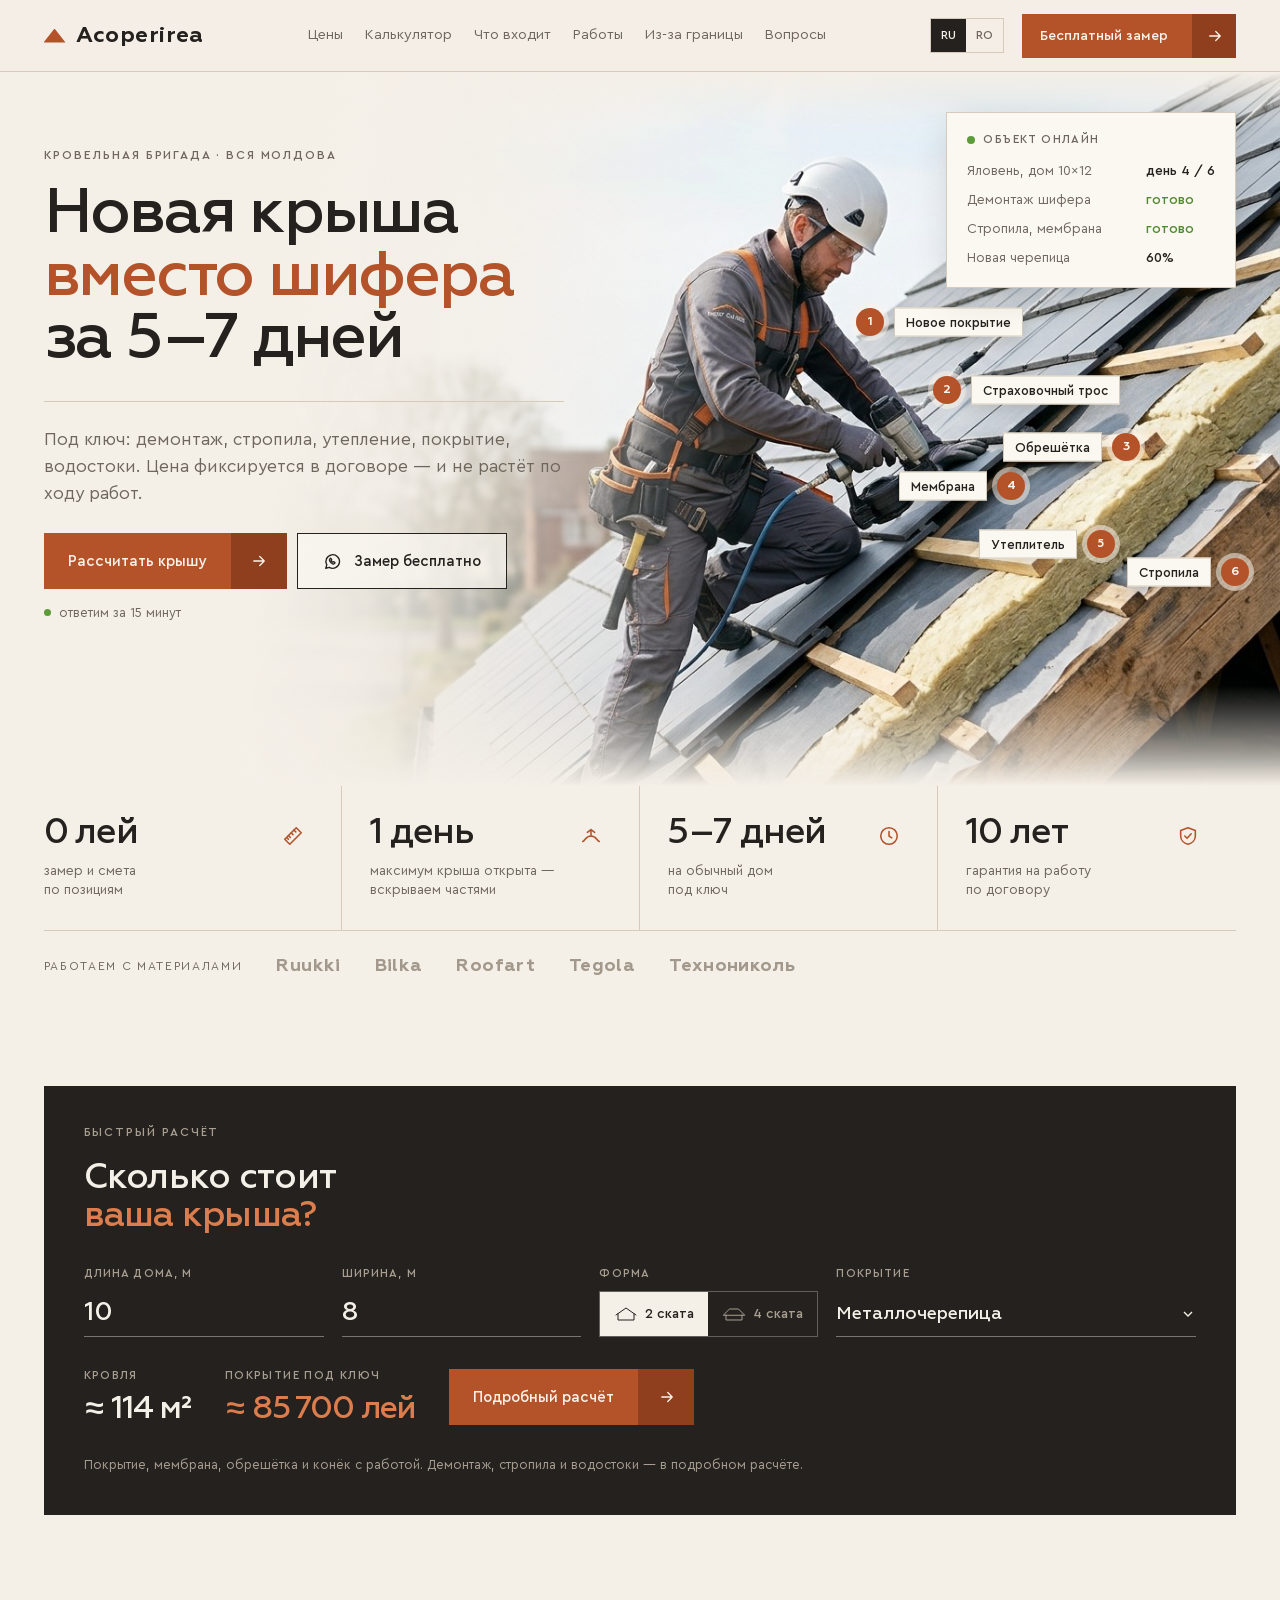
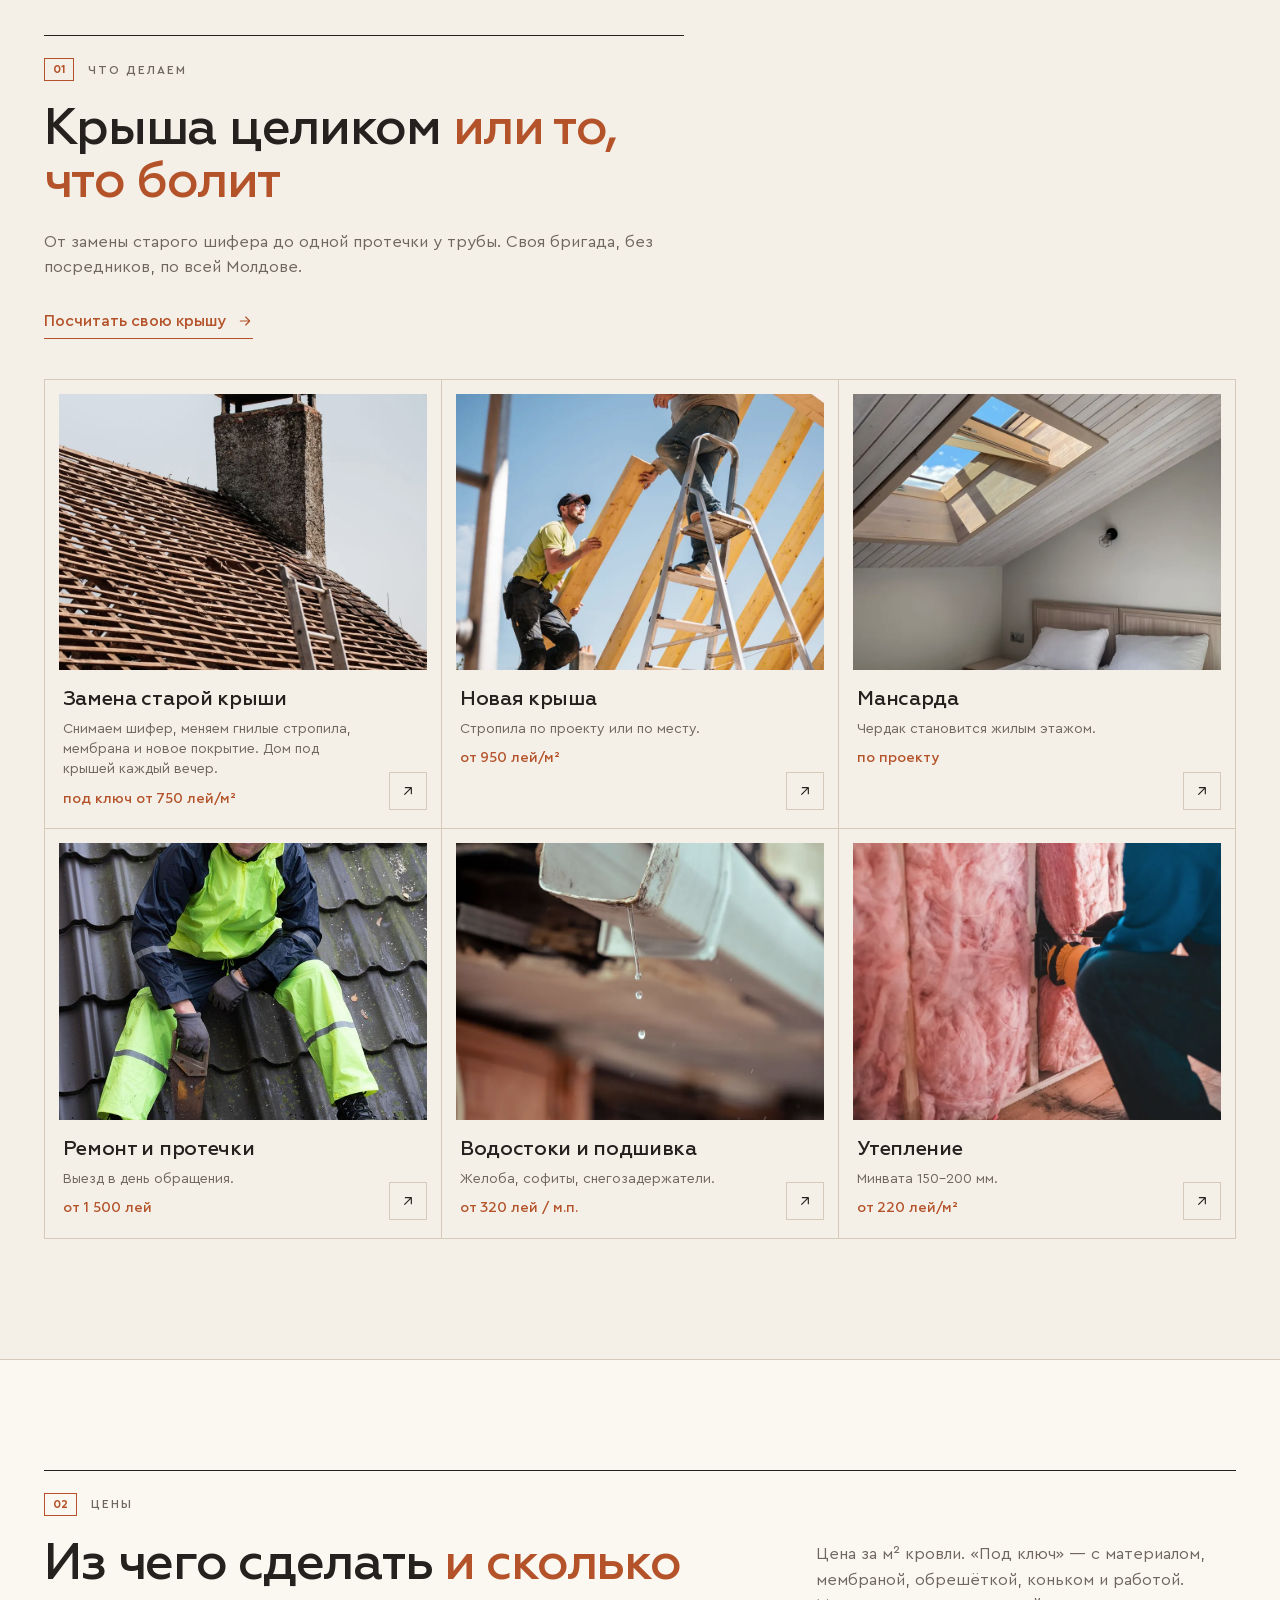
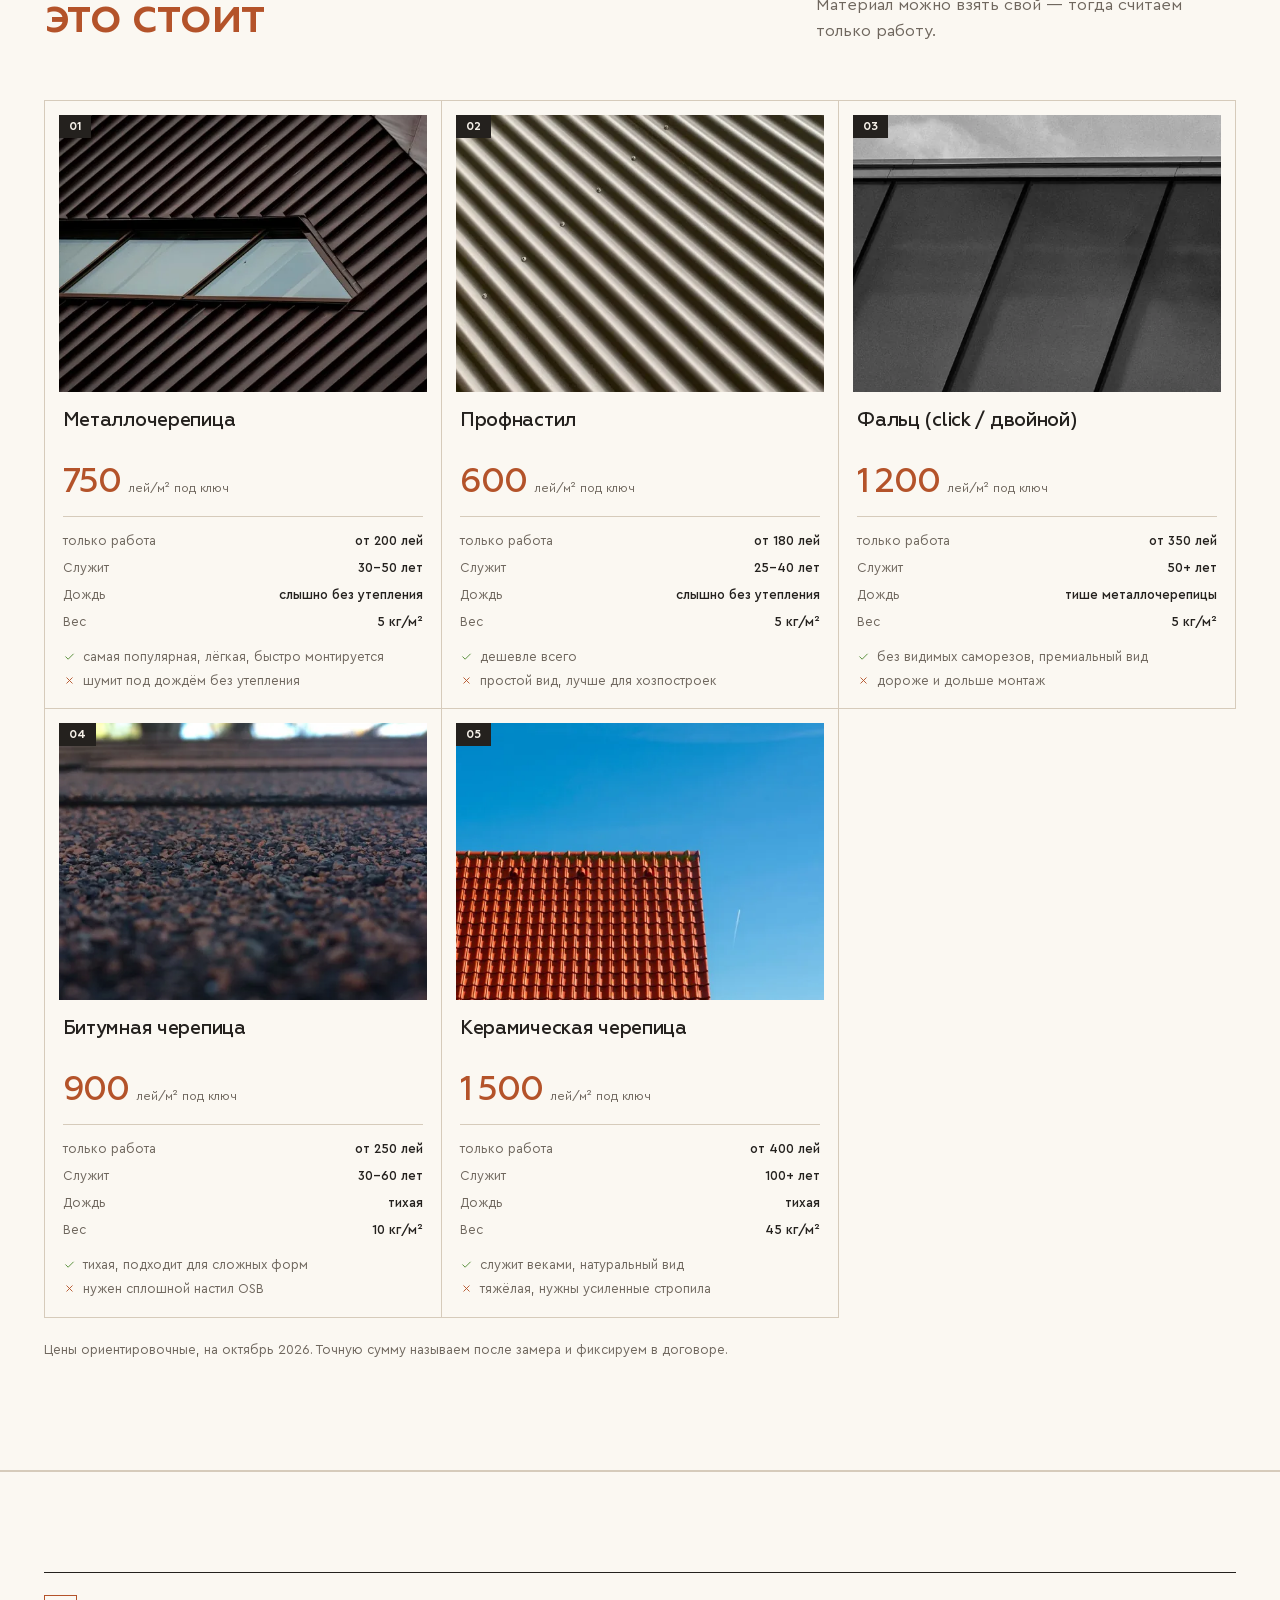
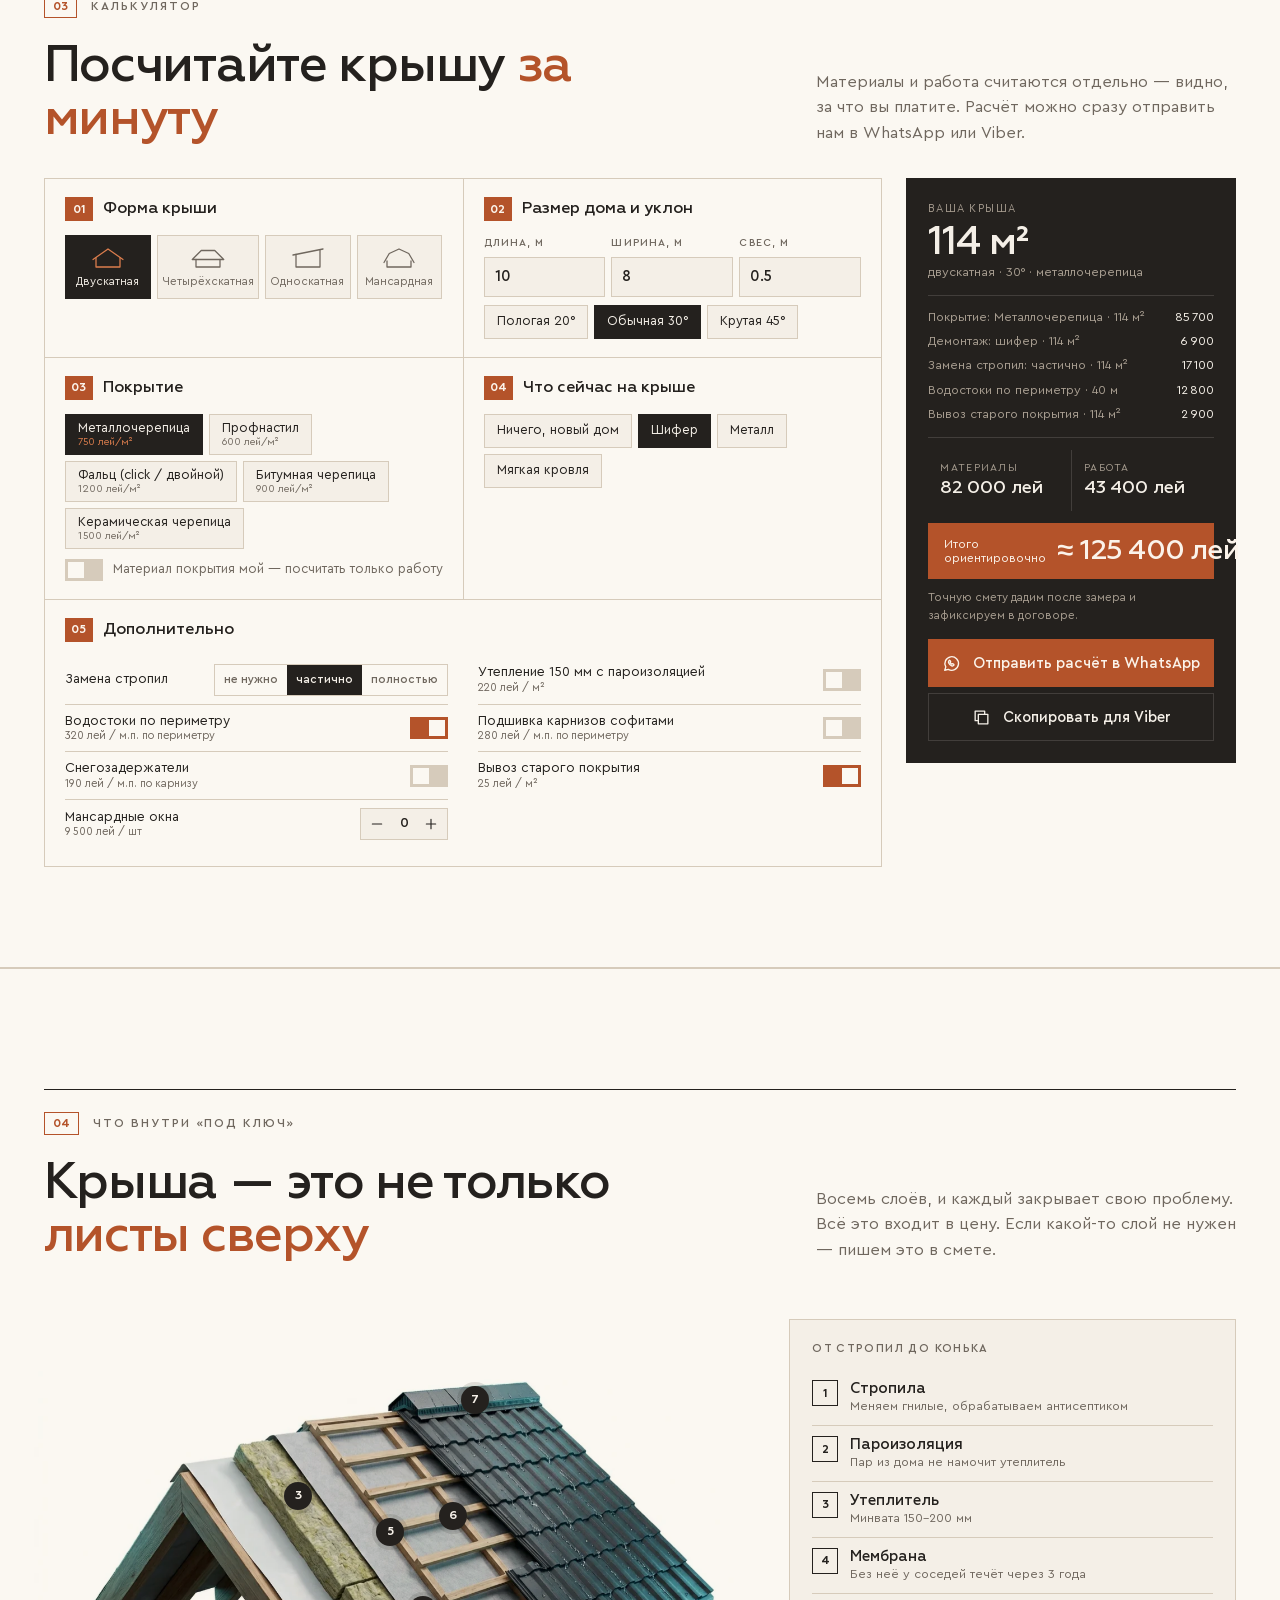
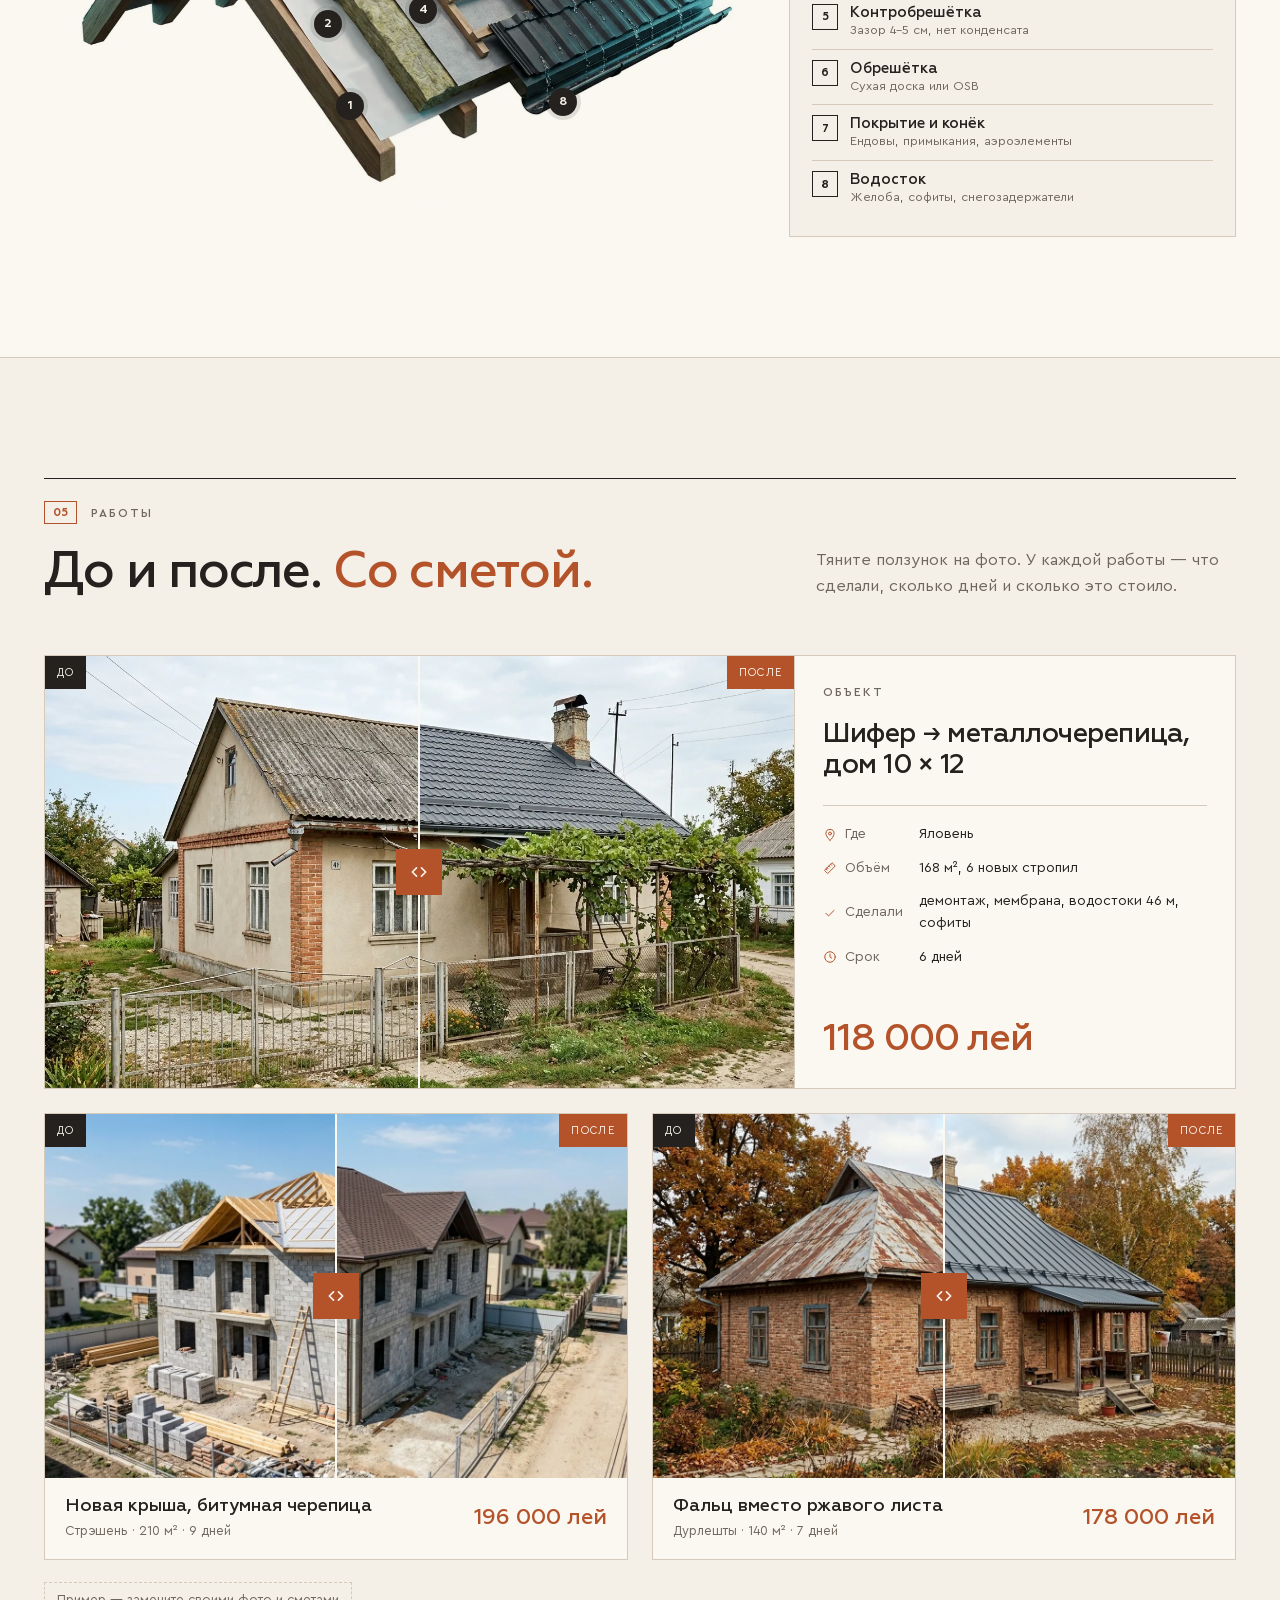
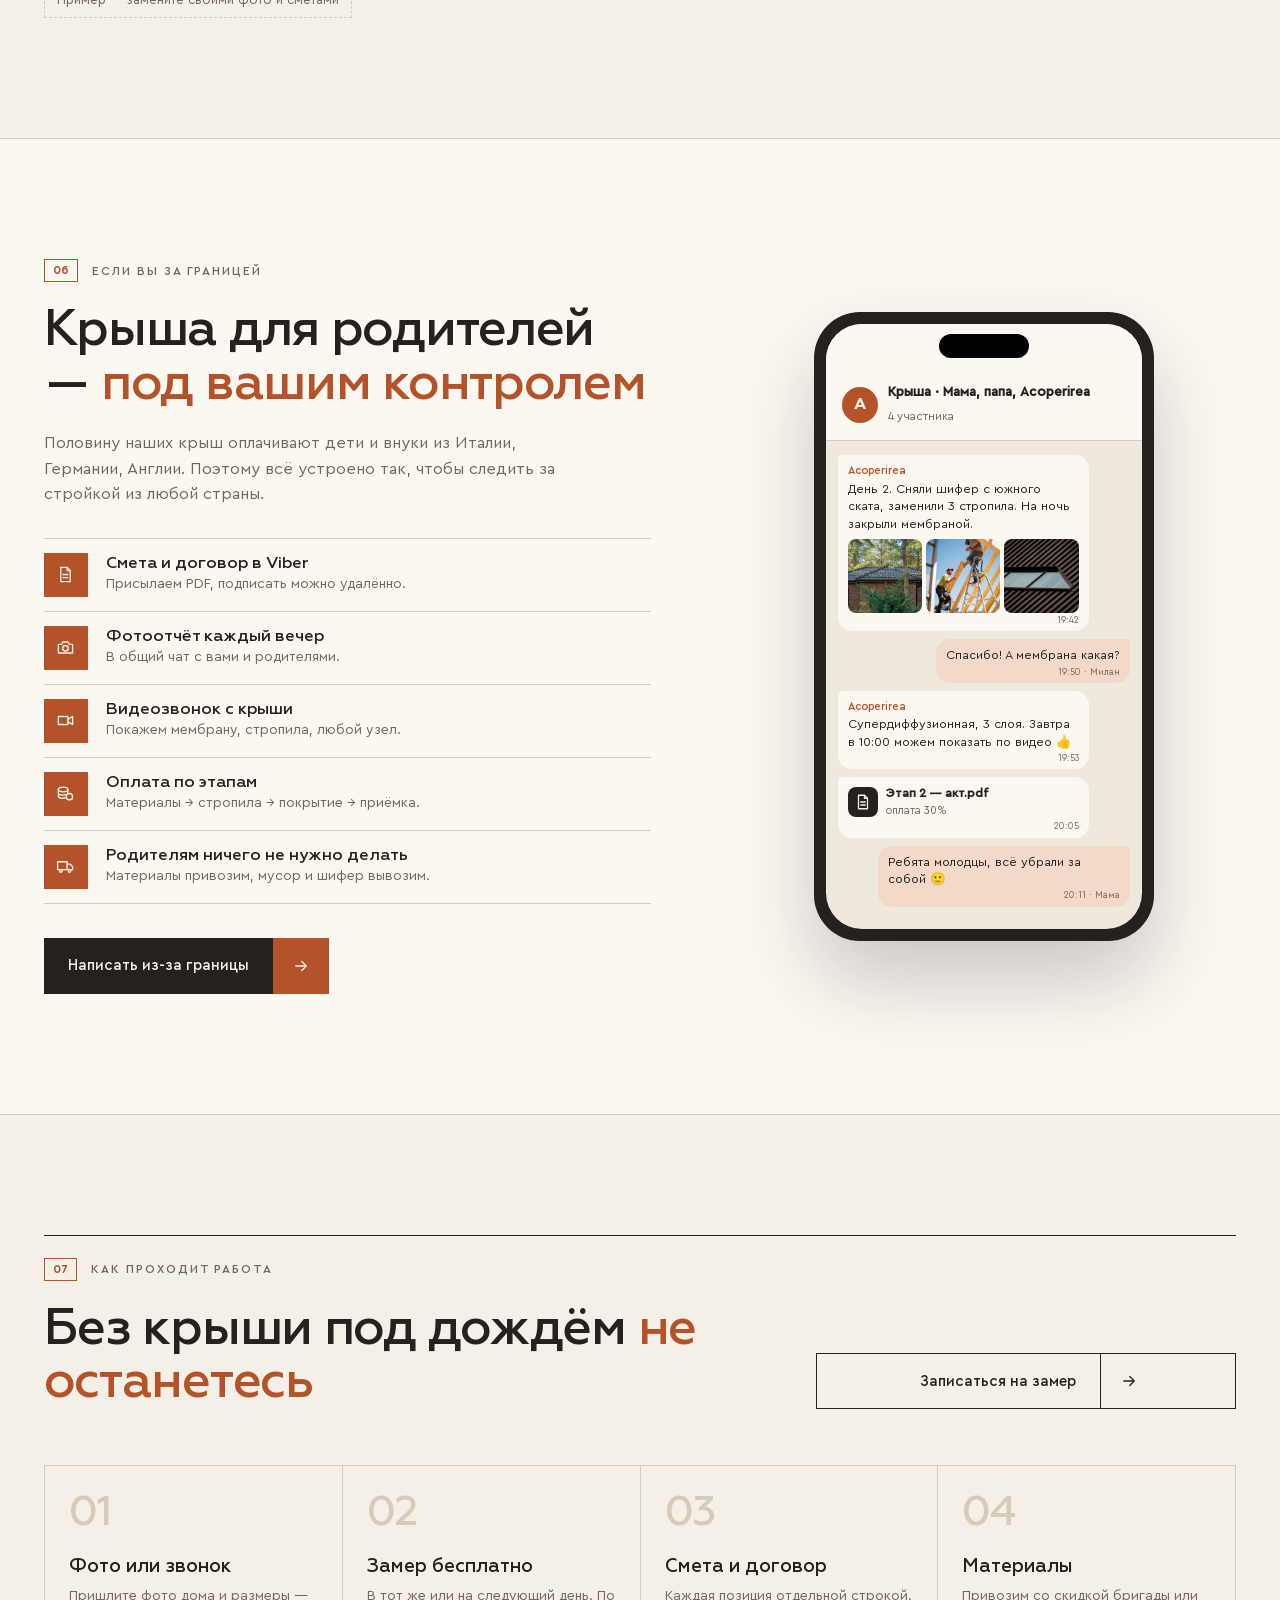
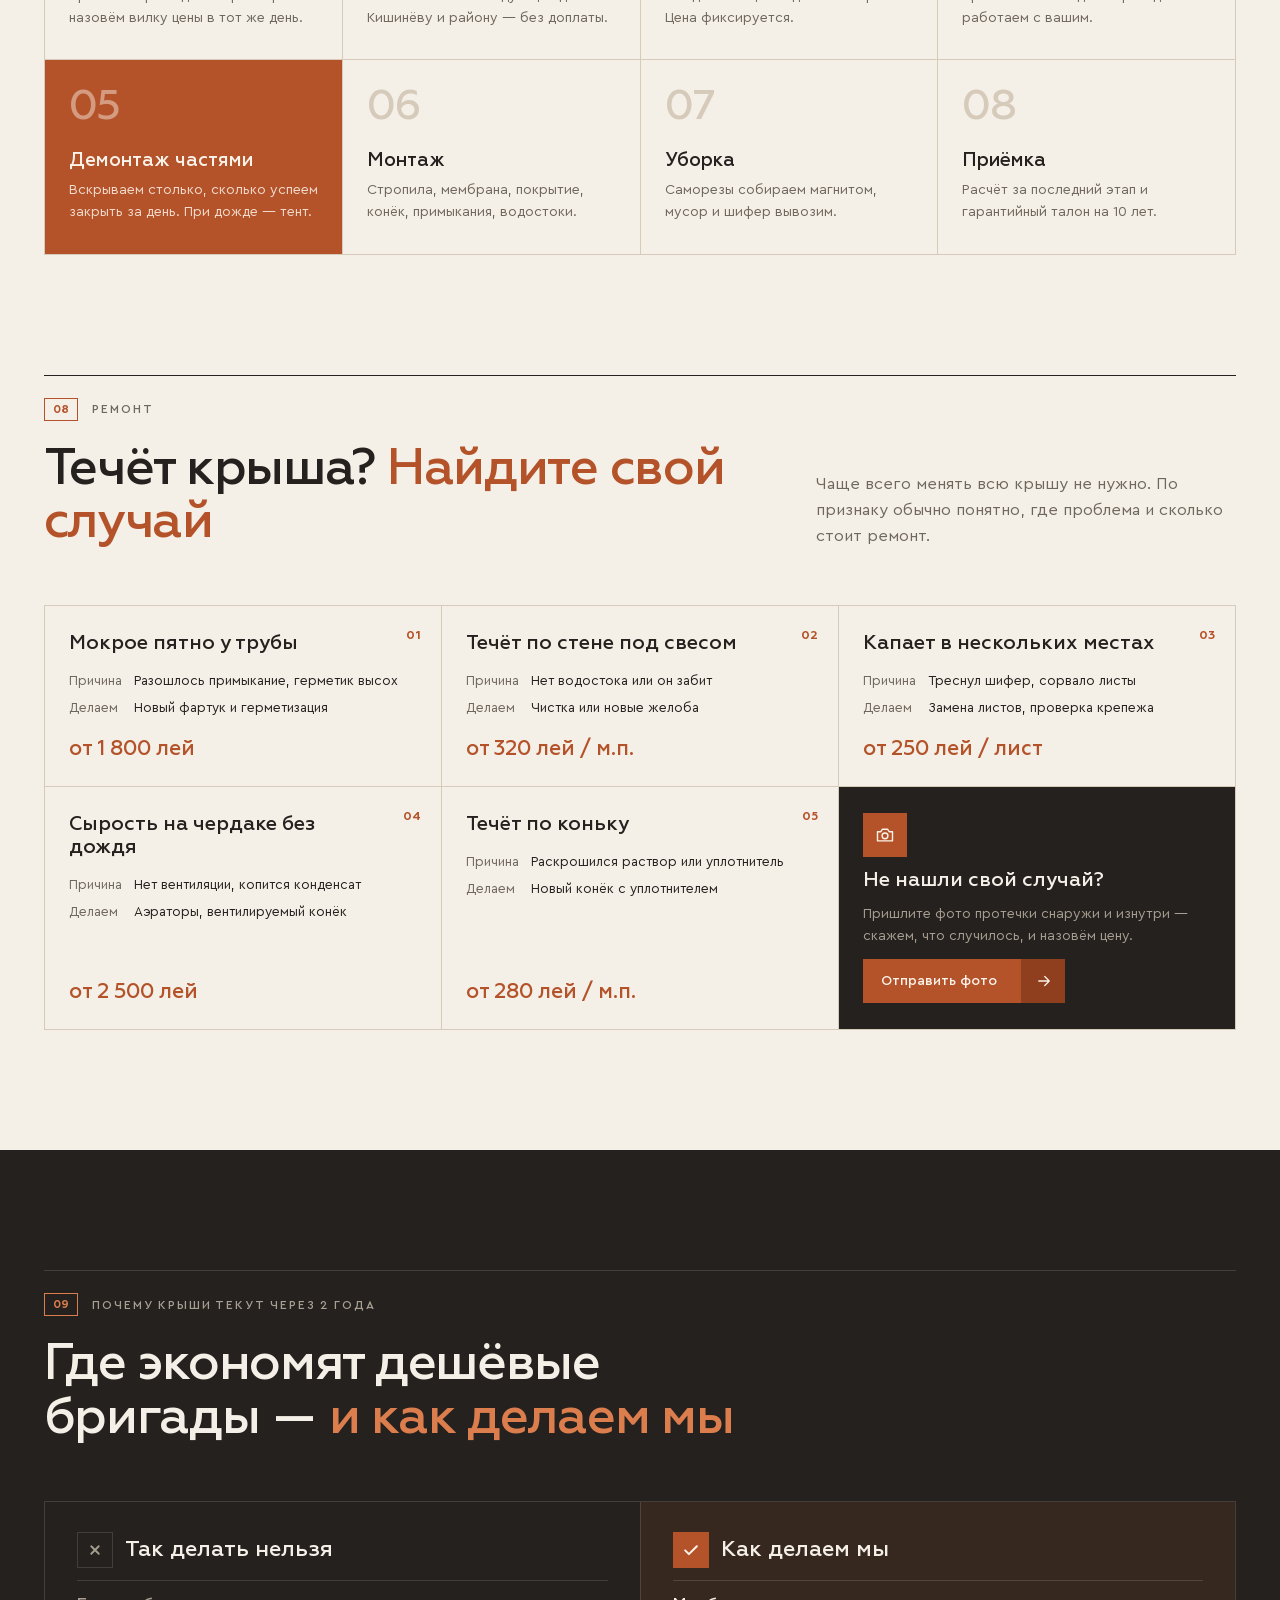
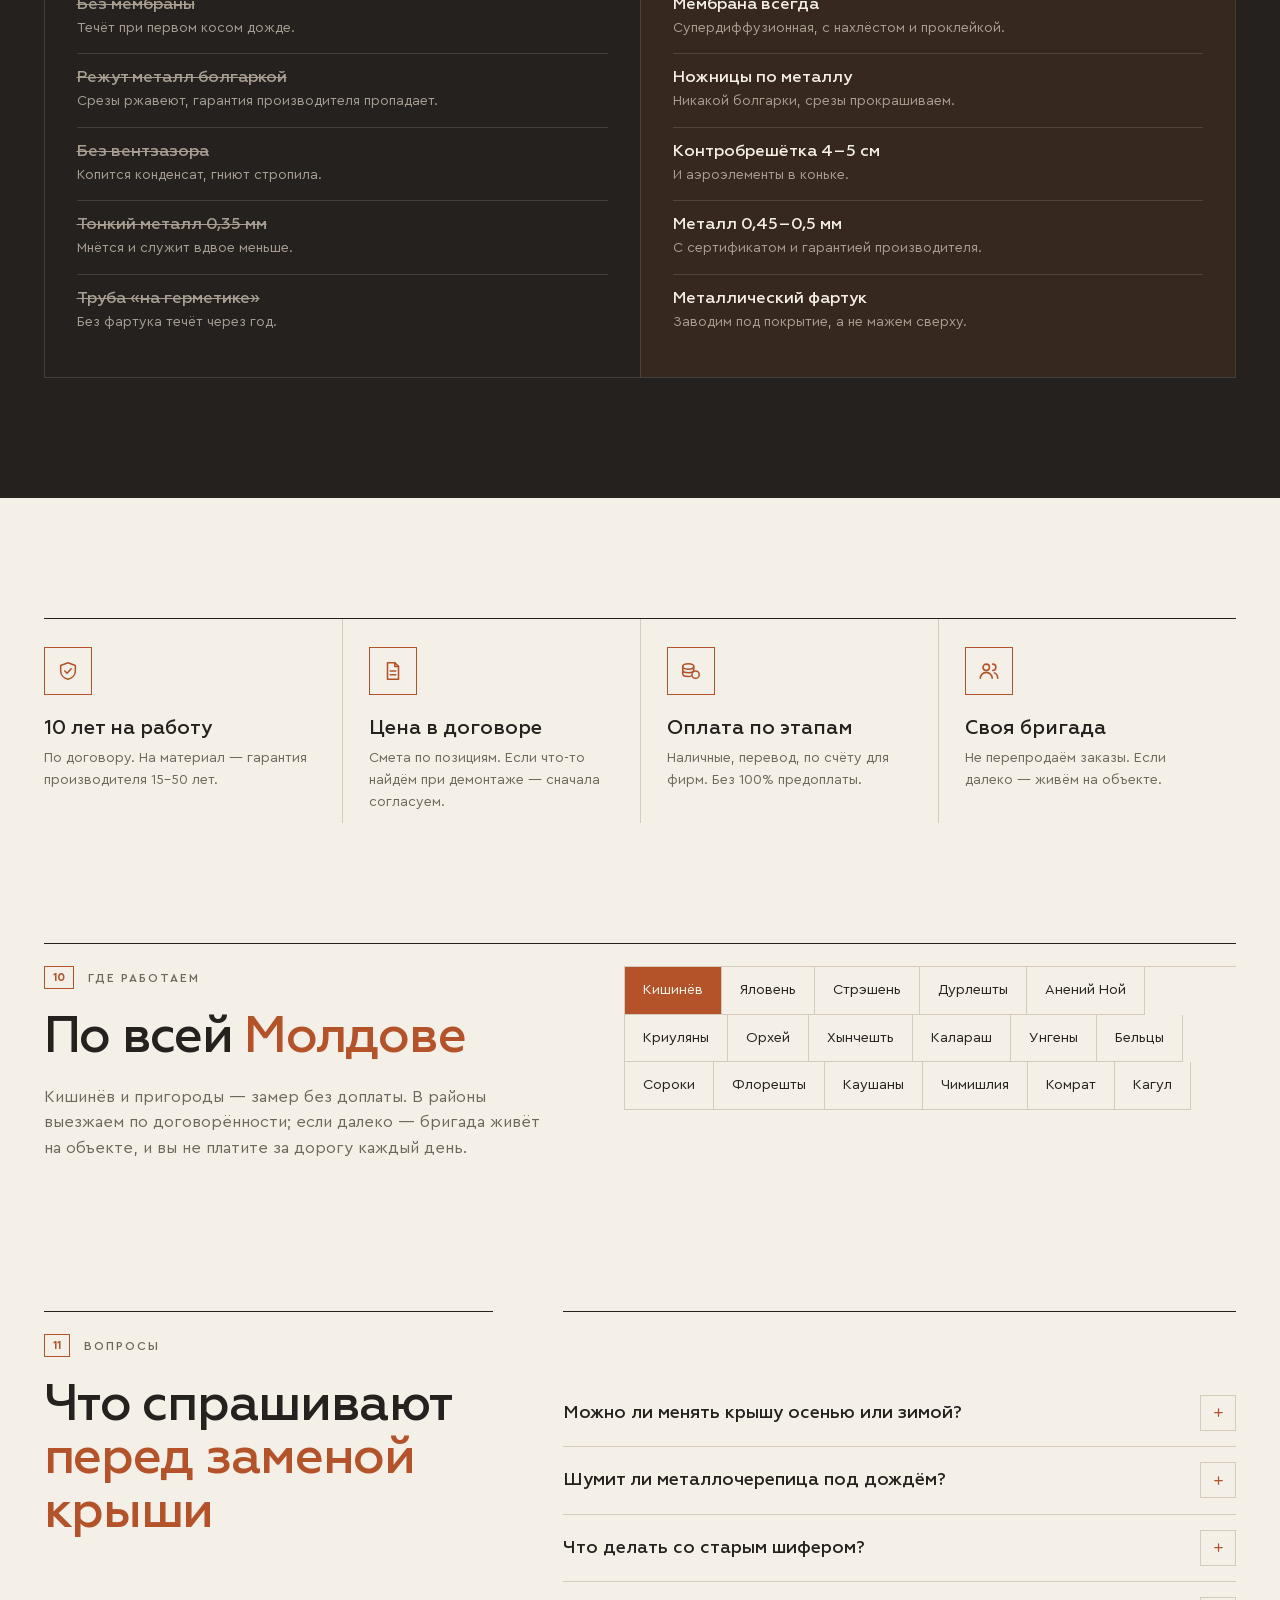
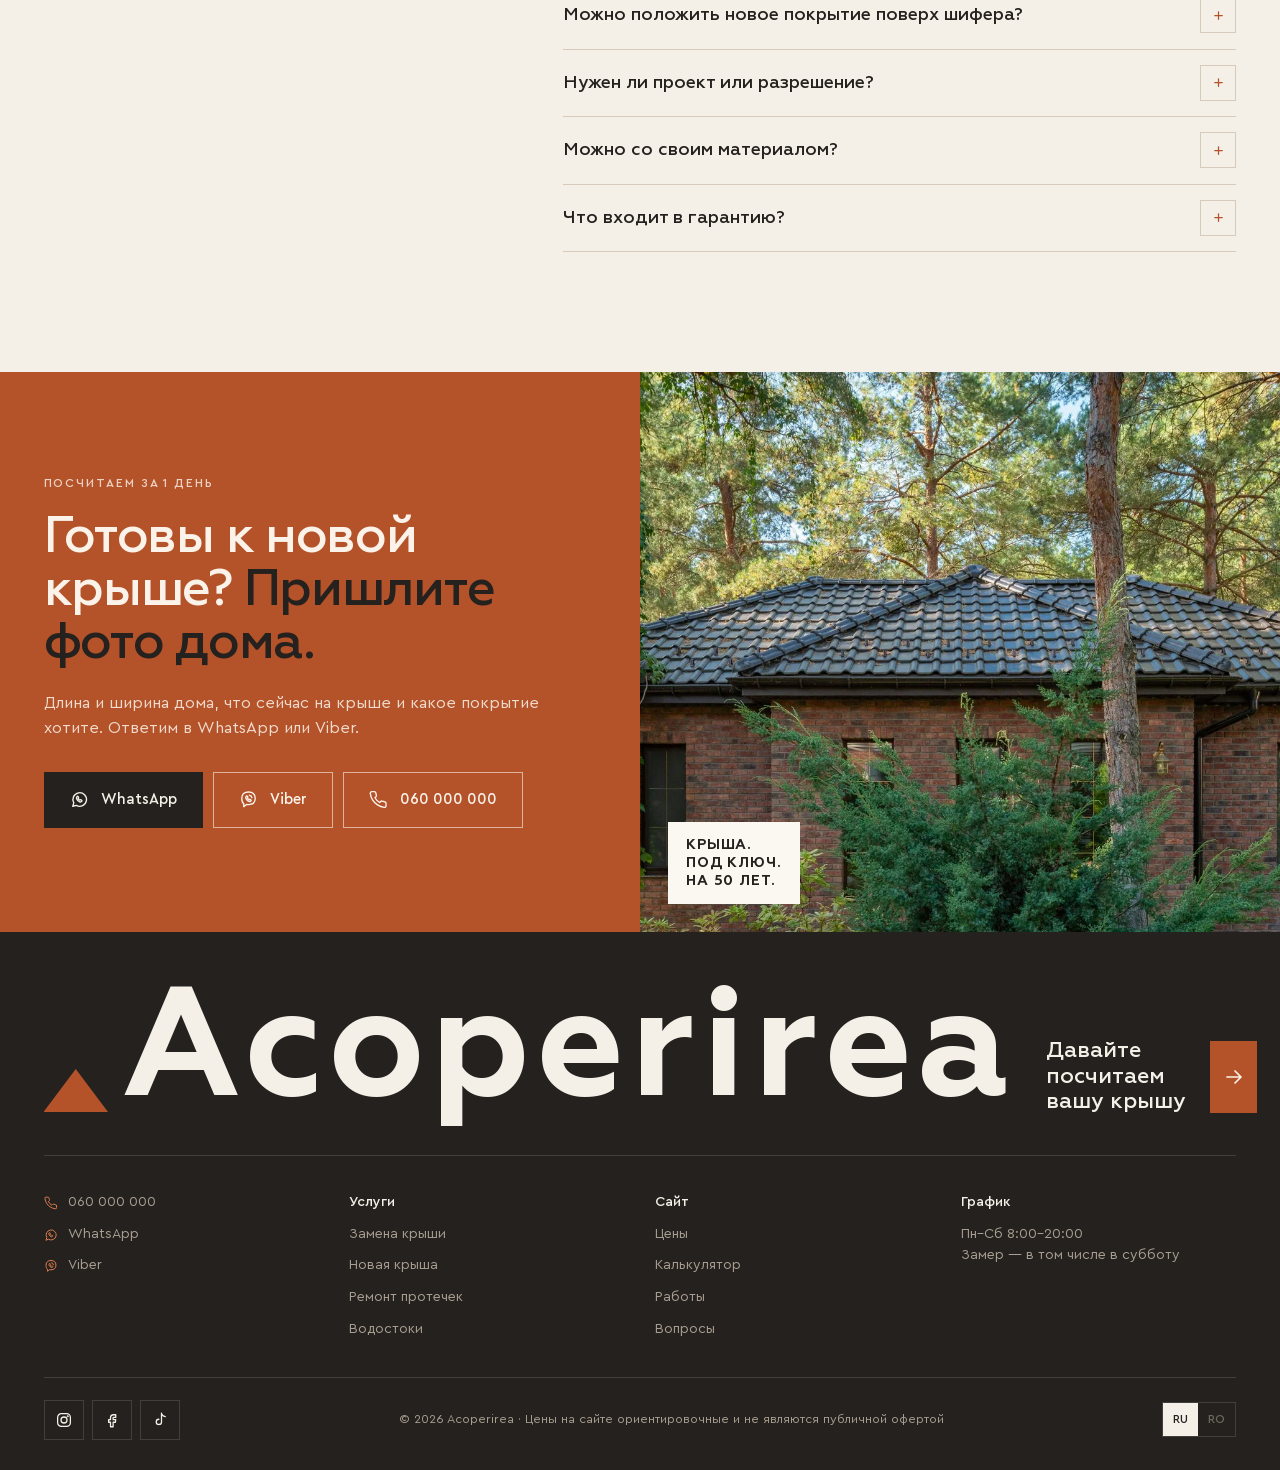
==== commit 739b6a2f: "Add files via upload" ====
--- a/index.html
+++ b/index.html
@@ -1,569 +1,569 @@
-<!doctype html>
-<html lang="ru">
-<head>
-<meta charset="utf-8">
-<meta name="viewport" content="width=device-width,initial-scale=1">
-<title>Замена крыши под ключ за 5–7 дней — Acoperirea · 060 000 000</title>
-<meta name="description" content="Новая крыша вместо старого шифера: демонтаж, стропила, утепление, металлочерепица, фальц или битумная черепица, водостоки. Цена в договоре, гарантия 10 лет, работаем по всей Молдове. Посчитайте крышу на сайте.">
-<meta property="og:type" content="website">
-<meta property="og:locale" content="ru_RU">
-<meta property="og:title" content="Новая крыша за 5–7 дней — Acoperirea">
-<meta property="og:description" content="Посчитайте крышу на сайте: форма, размер дома, покрытие. Цена под ключ в договоре, фотоотчёт каждый день, гарантия 10 лет.">
-<meta property="og:url" content="https://webonix-md.github.io/krovlya-v2/">
-<meta property="og:image" content="https://webonix-md.github.io/krovlya-v2/img/og/og-square-ru.jpg">
-<meta property="og:image:width" content="1200">
-<meta property="og:image:height" content="1200">
-<meta name="theme-color" content="#F4EFE7">
-<link rel="icon" href="favicon.svg" type="image/svg+xml">
-<link rel="alternate" hreflang="ru" href="index.html">
-<link rel="alternate" hreflang="ro" href="ro.html">
-<link rel="preload" href="fonts/Geometria-Medium.woff2" as="font" type="font/woff2" crossorigin>
-<link rel="preload" href="fonts/CeraPro-Regular.woff2" as="font" type="font/woff2" crossorigin>
-<link rel="preload" href="img/hero-house.jpg" as="image">
-<link rel="stylesheet" href="style.css?v=10">
-<script type="application/ld+json">
-{"@context":"https://schema.org","@type":"RoofingContractor","name":"Acoperirea","description":"Кровельные работы под ключ: замена крыши, новые крыши, мансарды, водостоки. Вся Молдова","telephone":"+37360000000","priceRange":"от 600 MDL/м²","areaServed":"Moldova","address":{"@type":"PostalAddress","addressLocality":"Chișinău","addressCountry":"MD"},"openingHours":"Mo-Sa 08:00-20:00"}
-</script>
-</head>
-<body>
-
-<!-- ============ ИКОНКИ ============ -->
-<svg width="0" height="0" style="position:absolute" aria-hidden="true">
-  <symbol id="i-arrow" viewBox="0 0 24 24"><path d="M5 12h14M13 6l6 6-6 6"/></symbol>
-  <symbol id="i-ne" viewBox="0 0 24 24"><path d="M7 17L17 7M8 7h9v9"/></symbol>
-  <symbol id="i-plus" viewBox="0 0 24 24"><path d="M12 5v14M5 12h14"/></symbol>
-  <symbol id="i-minus" viewBox="0 0 24 24"><path d="M5 12h14"/></symbol>
-  <symbol id="i-menu" viewBox="0 0 24 24"><path d="M4 8h16M4 16h16"/></symbol>
-  <symbol id="i-check" viewBox="0 0 24 24"><path d="M5 12.5l4.5 4.5L19 7.5"/></symbol>
-  <symbol id="i-x" viewBox="0 0 24 24"><path d="M7 7l10 10M17 7L7 17"/></symbol>
-  <symbol id="i-play" viewBox="0 0 24 24"><path d="M8 5.5v13l10-6.5z"/></symbol>
-  <symbol id="i-phone" viewBox="0 0 24 24"><path d="M21.5 16.9v3a2 2 0 0 1-2.2 2 19.8 19.8 0 0 1-8.6-3.1 19.5 19.5 0 0 1-6-6A19.8 19.8 0 0 1 1.6 4.2 2 2 0 0 1 3.6 2h3a2 2 0 0 1 2 1.7c.1.9.4 1.8.7 2.7a2 2 0 0 1-.5 2.1L7.5 9.8a16 16 0 0 0 6 6l1.3-1.3a2 2 0 0 1 2.1-.4c.9.3 1.8.6 2.7.7a2 2 0 0 1 1.9 2.1z"/></symbol>
-  <symbol id="i-wa" viewBox="0 0 24 24"><path d="M3.5 20.5l1.3-4.2A8.6 8.6 0 1 1 8 19.5z"/><path d="M9 8.2c.3-.3.7-.3 1 0l.8 1.1c.2.3.2.7-.1 1l-.4.4c.4.9 1.2 1.7 2.1 2.1l.4-.4c.3-.3.7-.3 1-.1l1.1.8c.3.3.3.7 0 1l-.6.6c-.5.5-1.3.6-2 .3a7.4 7.4 0 0 1-4-4c-.3-.7-.2-1.5.3-2z"/></symbol>
-  <symbol id="i-viber" viewBox="0 0 24 24"><path d="M12 2.5c5.2 0 8.5 2.4 8.5 8s-3.3 8-8.5 8c-.9 0-1.7-.1-2.5-.2L6 21v-3.5c-1.8-1.3-2.5-3.6-2.5-7 0-5.6 3.3-8 8.5-8z"/><path d="M9.3 7.7c.3-.3.7-.3 1 0l.8 1.1c.2.3.2.7-.1 1l-.4.4c.4.9 1.2 1.7 2.1 2.1l.4-.4c.3-.3.7-.3 1-.1l1.1.8c.3.3.3.7 0 1l-.6.6c-.5.5-1.3.6-2 .3a7.4 7.4 0 0 1-4-4c-.3-.7-.2-1.5.3-2zM13 6.4a4 4 0 0 1 3.3 3.3"/></symbol>
-  <symbol id="i-ruler" viewBox="0 0 24 24"><path d="M3 15.5L15.5 3 21 8.5 8.5 21z"/><path d="M7 11.5l2 2M10 8.5l2 2M13 5.5l2 2M5.5 14l1.5 1.5"/></symbol>
-  <symbol id="i-clock" viewBox="0 0 24 24"><circle cx="12" cy="12" r="9"/><path d="M12 7v5l3 2"/></symbol>
-  <symbol id="i-shield" viewBox="0 0 24 24"><path d="M12 3l8 3v6c0 4.5-3.4 8-8 9-4.6-1-8-4.5-8-9V6z"/><path d="M8.5 12l2.5 2.5 4.5-5"/></symbol>
-  <symbol id="i-tarp" viewBox="0 0 24 24"><path d="M3 18c3-1 3-6 9-6s6 5 9 6"/><path d="M12 12V5M8 8l4-3 4 3"/></symbol>
-  <symbol id="i-doc" viewBox="0 0 24 24"><path d="M6 3h8l4 4v14H6z"/><path d="M14 3v4h4M9 12h6M9 16h6"/></symbol>
-  <symbol id="i-coins" viewBox="0 0 24 24"><ellipse cx="9" cy="7" rx="6" ry="3"/><path d="M3 7v4c0 1.7 2.7 3 6 3s6-1.3 6-3V7M3 11v4c0 1.7 2.7 3 6 3 1 0 2-.1 2.8-.4"/><circle cx="17" cy="16" r="4"/></symbol>
-  <symbol id="i-team" viewBox="0 0 24 24"><circle cx="9" cy="8" r="3.5"/><path d="M2.5 20a6.5 6.5 0 0 1 13 0M16 4.5a3.5 3.5 0 0 1 0 7M18 14a6.5 6.5 0 0 1 3.5 6"/></symbol>
-  <symbol id="i-camera" viewBox="0 0 24 24"><path d="M3 8h4l2-3h6l2 3h4v11H3z"/><circle cx="12" cy="13" r="3.5"/></symbol>
-  <symbol id="i-video" viewBox="0 0 24 24"><path d="M3 7h12v10H3zM15 10.5l6-3.5v10l-6-3.5"/></symbol>
-  <symbol id="i-truck" viewBox="0 0 24 24"><path d="M2 6h12v10H2zM14 9h4l3 3.5V16h-7"/><circle cx="6" cy="17.5" r="1.8"/><circle cx="17" cy="17.5" r="1.8"/></symbol>
-  <symbol id="i-copy" viewBox="0 0 24 24"><path d="M8 8h12v12H8z"/><path d="M16 8V4H4v12h4"/></symbol>
-  <symbol id="i-pin" viewBox="0 0 24 24"><path d="M12 21s7-6.2 7-11.5a7 7 0 0 0-14 0C5 14.8 12 21 12 21z"/><circle cx="12" cy="9.5" r="2.5"/></symbol>
-  <symbol id="i-insta" viewBox="0 0 24 24"><rect x="3.5" y="3.5" width="17" height="17" rx="5"/><circle cx="12" cy="12" r="4"/><circle cx="17" cy="7" r=".6"/></symbol>
-  <symbol id="i-fb" viewBox="0 0 24 24"><path d="M14 8.5h3V5h-3a4 4 0 0 0-4 4v2.5H7.5V15H10v6h3.5v-6h3l.5-3.5h-3.5V9a.5.5 0 0 1 .5-.5z"/></symbol>
-  <symbol id="i-tiktok" viewBox="0 0 24 24"><path d="M14 3v11.5a3.5 3.5 0 1 1-3.5-3.5M14 3c.5 2.7 2.3 4.3 5 4.5"/></symbol>
-  <symbol id="r-gable" viewBox="0 0 48 32"><path d="M4 18L24 4l20 14"/><path d="M8 15.5V28h32V15.5"/></symbol>
-  <symbol id="r-hip" viewBox="0 0 48 32"><path d="M3 18L15 6h18l12 12z"/><path d="M8 18v10h32V18"/></symbol>
-  <symbol id="r-mono" viewBox="0 0 48 32"><path d="M4 12L44 4"/><path d="M8 11.2V28h32V5.8"/></symbol>
-  <symbol id="r-mansard" viewBox="0 0 48 32"><path d="M4 22l7-12 13-6 13 6 7 12"/><path d="M8 20v8h32v-8"/></symbol>
-</svg>
-
-<!-- ============ ШАПКА ============ -->
-<header class="hdr" id="top">
-  <div class="hdr__in">
-    <a class="logo" href="#top" aria-label="Acoperirea — на главную">Acoperirea<i></i></a>
-    <nav class="nav" id="nav" aria-label="Меню">
-      <a href="#prices">Цены</a>
-      <a href="#calc">Калькулятор</a>
-      <a href="#pie">Что входит</a>
-      <a href="#works">Работы</a>
-      <a href="#abroad">Из-за границы</a>
-      <a href="#faq">Вопросы</a>
-    </nav>
-    <div class="hdr__act">
-      <div class="lang"><a class="is-on" href="index.html" hreflang="ru">RU</a><a href="ro.html" hreflang="ro">RO</a></div>
-      <a class="hdr__tel" href="tel:+37360000000"><svg><use href="#i-phone"/></svg>060 000 000</a>
-      <a class="btn btn--lime btn--sm hdr__cta" data-wa="hero" href="https://wa.me/37360000000" target="_blank" rel="noopener">Бесплатный замер<span class="btn__ic"><svg><use href="#i-arrow"/></svg></span></a>
-      <button class="burger" id="burger" aria-label="Меню" aria-expanded="false"><svg><use href="#i-menu"/></svg></button>
-    </div>
-  </div>
-</header>
-
-<main>
-
-<!-- ============ 1. ПЕРВЫЙ ЭКРАН ============ -->
-<section class="hero" id="hero">
-  <div class="hero__media">
-    <figure class="hero__img">
-      <img src="img/hero-house.jpg" width="1376" height="768" alt="Кровельщик со страховкой укладывает новое покрытие, видны обрешётка, утеплитель и стропила">
-    </figure>
-    <svg class="hero__lines" aria-hidden="true"></svg>
-    <div class="hero__top">
-      <div class="hero__l">
-        <p class="kick">Кровельная бригада · вся Молдова</p>
-        <h1 class="hero__title">Новая крыша <em>вместо шифера</em> за 5–7 дней</h1>
-      </div>
-      <div class="hero__r">
-        <p class="hero__sub">Под ключ: демонтаж, стропила, утепление, покрытие, водостоки. Цена фиксируется в договоре — и не растёт по ходу работ.</p>
-        <div class="hero__btns">
-          <a class="btn btn--terra" href="#calc">Рассчитать крышу<span class="btn__ic"><svg><use href="#i-arrow"/></svg></span></a>
-          <a class="btn btn--line" data-wa="hero" href="https://wa.me/37360000000" target="_blank" rel="noopener"><svg><use href="#i-wa"/></svg>Замер бесплатно</a>
-        </div>
-        <p class="hero__note">ответим за 15 минут</p>
-      </div>
-    </div>
-    <div class="glass glass--status" aria-hidden="true">
-    <p class="glass__hd"><i></i>Объект онлайн</p>
-    <dl>
-      <dt>Яловень, дом 10×12</dt><dd>день 4 / 6</dd>
-      <dt>Демонтаж шифера</dt><dd class="ok">готово</dd>
-      <dt>Стропила, мембрана</dt><dd class="ok">готово</dd>
-      <dt>Новая черепица</dt><dd>60%</dd>
-    </dl>
-  </div>
-  </div>
-
-  <div class="wrap">
-    <ol class="legend">
-      <li class="callout" data-x="68" data-y="35"><b>1</b><strong>Новое покрытие</strong></li>
-      <li class="callout" data-x="74" data-y="44.5"><b>2</b><strong>Страховочный трос</strong></li>
-      <li class="callout" data-x="88" data-y="52.5"><b>3</b><strong>Обрешётка</strong></li>
-      <li class="callout" data-x="79" data-y="58"><b>4</b><strong>Мембрана</strong></li>
-      <li class="callout" data-x="86" data-y="66"><b>5</b><strong>Утеплитель</strong></li>
-      <li class="callout" data-x="96.5" data-y="70"><b>6</b><strong>Стропила</strong></li>
-    </ol>
-    <div class="stats">
-      <div class="stat"><span class="stat__ic"><svg><use href="#i-ruler"/></svg></span><b>0 лей</b><small>замер и смета<br>по позициям</small></div>
-      <div class="stat"><span class="stat__ic"><svg><use href="#i-tarp"/></svg></span><b>1 день</b><small>максимум крыша открыта —<br>вскрываем частями</small></div>
-      <div class="stat"><span class="stat__ic"><svg><use href="#i-clock"/></svg></span><b>5–7 дней</b><small>на обычный дом<br>под ключ</small></div>
-      <div class="stat"><span class="stat__ic"><svg><use href="#i-shield"/></svg></span><b>10 лет</b><small>гарантия на работу<br>по договору</small></div>
-    </div>
-    <div class="hero__brands"><span>Работаем с материалами</span><b>Ruukki</b><b>Bilka</b><b>Roofart</b><b>Tegola</b><b>Технониколь</b></div>
-  </div>
-</section>
-
-<!-- ============ МИНИ-РАСЧЁТ ============ -->
-<section class="quick" aria-label="Быстрый расчёт">
-  <div class="wrap">
-    <div class="quick__card" id="qcalc">
-      <div class="quick__t">
-        <p class="kick kick--dark">Быстрый расчёт</p>
-        <h2>Сколько стоит <em>ваша крыша?</em></h2>
-      </div>
-      <div class="quick__f">
-        <label class="fld"><span>Длина дома, м</span><input type="number" id="qL" value="10" min="4" max="40" step="0.5" inputmode="decimal"></label>
-        <label class="fld"><span>Ширина, м</span><input type="number" id="qW" value="8" min="4" max="30" step="0.5" inputmode="decimal"></label>
-        <div class="fld"><span>Форма</span>
-          <div class="seg" role="radiogroup" aria-label="Форма крыши">
-            <button type="button" class="is-on" data-qshape="gable" aria-pressed="true"><svg><use href="#r-gable"/></svg>2 ската</button>
-            <button type="button" data-qshape="hip" aria-pressed="false"><svg><use href="#r-hip"/></svg>4 ската</button>
-          </div>
-        </div>
-        <label class="fld fld--sel"><span>Покрытие</span><select id="qCov"></select></label>
-      </div>
-      <div class="quick__res">
-        <div><span>Кровля</span><b id="qArea">≈ 114 м²</b></div>
-        <div class="quick__sum"><span>Покрытие под ключ</span><b id="qSum">≈ 85 700 лей</b></div>
-        <a class="btn btn--dark" href="#calc">Подробный расчёт<span class="btn__ic"><svg><use href="#i-arrow"/></svg></span></a>
-      </div>
-      <p class="quick__note">Покрытие, мембрана, обрешётка и конёк с работой. Демонтаж, стропила и водостоки — в подробном расчёте.</p>
-    </div>
-  </div>
-</section>
-
-<!-- ============ 3. ЧТО ДЕЛАЕМ ============ -->
-<section class="sec" id="services">
-  <div class="wrap svc">
-    <div class="svc__intro">
-      <p class="kick kick--dark">Что делаем</p>
-      <h2 class="h2">Крыша целиком <em>или то, что болит</em></h2>
-      <p class="lead">От замены старого шифера до одной протечки у трубы. Своя бригада, без посредников, по всей Молдове.</p>
-      <a class="link" href="#calc">Посчитать свою крышу<svg><use href="#i-arrow"/></svg></a>
-    </div>
-    <div class="svc__grid">
-      <article class="card card--big"><img src="img/svc-repair.webp" alt="Старая черепичная крыша с трубой во время ремонта" loading="lazy" width="900" height="700"><div class="card__b"><h3>Замена старой крыши</h3><p>Снимаем шифер, меняем гнилые стропила, мембрана и новое покрытие. Дом под крышей каждый вечер.</p><span class="card__price">под ключ от 750 лей/м²</span></div><span class="card__go"><svg><use href="#i-ne"/></svg></span></article>
-      <article class="card"><img src="img/svc-new.webp" alt="Монтаж стропильной системы на новом доме" loading="lazy" width="900" height="1100"><div class="card__b"><h3>Новая крыша</h3><p>Стропила по проекту или по месту.</p><span class="card__price">от 950 лей/м²</span></div><span class="card__go"><svg><use href="#i-ne"/></svg></span></article>
-      <article class="card"><img src="img/svc-mansard.webp" alt="Мансарда с мансардным окном" loading="lazy" width="900" height="700"><div class="card__b"><h3>Мансарда</h3><p>Чердак становится жилым этажом.</p><span class="card__price">по проекту</span></div><span class="card__go"><svg><use href="#i-ne"/></svg></span></article>
-      <article class="card"><img src="img/svc-replace.jpg" alt="Старая черепичная крыша с трубой во время ремонта" loading="lazy" width="900" height="700"><div class="card__b"><h3>Ремонт и протечки</h3><p>Выезд в день обращения.</p><span class="card__price">от 1 500 лей</span></div><span class="card__go"><svg><use href="#i-ne"/></svg></span></article>
-      <article class="card"><img src="img/svc-gutters.webp" alt="Водосточный желоб под краем крыши" loading="lazy" width="900" height="1100"><div class="card__b"><h3>Водостоки и подшивка</h3><p>Желоба, софиты, снегозадержатели.</p><span class="card__price">от 320 лей / м.п.</span></div><span class="card__go"><svg><use href="#i-ne"/></svg></span></article>
-      <article class="card"><img src="img/svc-insulation.webp" alt="Монтаж утеплителя между балками" loading="lazy" width="900" height="700"><div class="card__b"><h3>Утепление</h3><p>Минвата 150–200 мм.</p><span class="card__price">от 220 лей/м²</span></div><span class="card__go"><svg><use href="#i-ne"/></svg></span></article>
-    </div>
-  </div>
-</section>
-
-<!-- ============ 4. ПОКРЫТИЯ ============ -->
-<section class="panel panel--light sec sec--prices" id="prices">
-  <div class="wrap wrap--full">
-    <div class="head">
-      <div><p class="kick kick--dark">Цены</p><h2 class="h2">Из чего сделать <em>и сколько это стоит</em></h2></div>
-      <p class="lead">Цена за м² кровли. «Под ключ» — с материалом, мембраной, обрешёткой, коньком и работой. Материал можно взять свой — тогда считаем только работу.</p>
-    </div>
-    <div class="cmp" id="cmp"></div>
-    <p class="note">Цены ориентировочные, на октябрь 2026. Точную сумму называем после замера и фиксируем в договоре.</p>
-  </div>
-</section>
-
-<!-- ============ 5. КАЛЬКУЛЯТОР ============ -->
-<section class="panel panel--light sec sec--calc" id="calc">
-  <div class="wrap">
-    <div class="head">
-      <div><p class="kick kick--dark">Калькулятор</p><h2 class="h2">Посчитайте крышу <em>за минуту</em></h2></div>
-      <p class="lead">Материалы и работа считаются отдельно — видно, за что вы платите. Расчёт можно сразу отправить нам в WhatsApp или Viber.</p>
-    </div>
-    <div class="calc">
-      <div class="calc__form">
-        <div class="cstep">
-          <p class="cstep__t"><b>01</b>Форма крыши</p>
-          <div class="shapes" role="radiogroup" aria-label="Форма крыши">
-            <button type="button" class="shape is-on" data-shape="gable" aria-pressed="true"><svg><use href="#r-gable"/></svg><span>Двускатная</span></button>
-            <button type="button" class="shape" data-shape="hip" aria-pressed="false"><svg><use href="#r-hip"/></svg><span>Четырёхскатная</span></button>
-            <button type="button" class="shape" data-shape="mono" aria-pressed="false"><svg><use href="#r-mono"/></svg><span>Односкатная</span></button>
-            <button type="button" class="shape" data-shape="mansard" aria-pressed="false"><svg><use href="#r-mansard"/></svg><span>Мансардная</span></button>
-          </div>
-        </div>
-        <div class="cstep">
-          <p class="cstep__t"><b>02</b>Размер дома и уклон</p>
-          <div class="cgrid">
-            <label class="fld"><span>Длина, м</span><input type="number" id="cL" value="10" min="4" max="40" step="0.5" inputmode="decimal"></label>
-            <label class="fld"><span>Ширина, м</span><input type="number" id="cW" value="8" min="4" max="30" step="0.5" inputmode="decimal"></label>
-            <label class="fld"><span>Свес, м</span><input type="number" id="cO" value="0.5" min="0" max="1.2" step="0.1" inputmode="decimal"></label>
-          </div>
-          <div class="chips" id="slopes" role="radiogroup" aria-label="Уклон крыши"></div>
-        </div>
-        <div class="cstep">
-          <p class="cstep__t"><b>03</b>Покрытие</p>
-          <div class="chips" id="covs" role="radiogroup" aria-label="Покрытие"></div>
-          <label class="tgl"><input type="checkbox" id="ownMat"><span></span>Материал покрытия мой — посчитать только работу</label>
-        </div>
-        <div class="cstep">
-          <p class="cstep__t"><b>04</b>Что сейчас на крыше</p>
-          <div class="chips" id="olds" role="radiogroup" aria-label="Что сейчас на крыше"></div>
-        </div>
-        <div class="cstep cstep--wide">
-          <p class="cstep__t"><b>05</b>Дополнительно</p>
-          <div class="opts" id="opts"></div>
-        </div>
-      </div>
-      <aside class="calc__res" aria-live="polite">
-        <div class="bill">
-          <div class="bill__top">
-            <span class="bill__cap">Ваша крыша</span>
-            <b class="bill__area" id="rArea">114 м²</b>
-            <span class="bill__meta" id="rMeta">двускатная · 30° · металлочерепица</span>
-          </div>
-          <ul class="bill__lines" id="rLines"></ul>
-          <div class="bill__split">
-            <div><span>Материалы</span><b id="rMat">—</b></div>
-            <div><span>Работа</span><b id="rWork">—</b></div>
-          </div>
-          <div class="bill__sum"><span>Итого ориентировочно</span><b id="rSum">—</b></div>
-          <p class="bill__note" id="rNote">Точную смету дадим после замера и зафиксируем в договоре.</p>
-          <a class="btn btn--lime btn--full" id="sendWa" href="https://wa.me/37360000000" target="_blank" rel="noopener"><svg><use href="#i-wa"/></svg>Отправить расчёт в WhatsApp</a>
-          <button type="button" class="btn btn--ghost btn--full" id="copyCalc"><svg><use href="#i-copy"/></svg><span>Скопировать для Viber</span></button>
-        </div>
-      </aside>
-    </div>
-  </div>
-</section>
-
-<!-- ============ 6. КРОВЕЛЬНЫЙ ПИРОГ ============ -->
-<section class="panel panel--light panel--pie sec" id="pie">
-  <div class="wrap">
-    <div class="head">
-      <div><p class="kick kick--dark">Что внутри «под ключ»</p><h2 class="h2">Крыша — это не только <em>листы сверху</em></h2></div>
-      <p class="lead">Восемь слоёв, и каждый закрывает свою проблему. Всё это входит в цену. Если какой-то слой не нужен — пишем это в смете.</p>
-    </div>
-    <div class="pie" id="pieStage">
-      <svg class="pie__lines" aria-hidden="true"></svg>
-      <figure class="pie__img"><img src="img/pie-cutaway.webp" width="1312" height="816" alt="Скатная крыша в разрезе: стропила, пароизоляция, утеплитель, мембрана, обрешётка, металлочерепица" loading="lazy"></figure>
-      <div class="glass glass--layers">
-        <p class="glass__hd">От стропил до конька</p>
-        <ol class="layers">
-          <li class="layer" data-x="43" data-y="78"><b>1</b><div><strong>Стропила</strong><p>Меняем гнилые, обрабатываем антисептиком</p></div></li>
-          <li class="layer" data-x="40" data-y="60"><b>2</b><div><strong>Пароизоляция</strong><p>Пар из дома не намочит утеплитель</p></div></li>
-          <li class="layer" data-x="36" data-y="32"><b>3</b><div><strong>Утеплитель</strong><p>Минвата 150–200 мм</p></div></li>
-          <li class="layer" data-x="53" data-y="57"><b>4</b><div><strong>Мембрана</strong><p>Без неё у соседей течёт через 3 года</p></div></li>
-          <li class="layer" data-x="48.5" data-y="40"><b>5</b><div><strong>Контробрешётка</strong><p>Зазор 4–5 см, нет конденсата</p></div></li>
-          <li class="layer" data-x="57" data-y="36.5"><b>6</b><div><strong>Обрешётка</strong><p>Сухая доска или OSB</p></div></li>
-          <li class="layer" data-x="60" data-y="11"><b>7</b><div><strong>Покрытие и конёк</strong><p>Ендовы, примыкания, аэроэлементы</p></div></li>
-          <li class="layer" data-x="72" data-y="77"><b>8</b><div><strong>Водосток</strong><p>Желоба, софиты, снегозадержатели</p></div></li>
-        </ol>
-      </div>
-    </div>
-  </div>
-</section>
-
-<!-- ============ 7. РАБОТЫ ============ -->
-<section class="sec" id="works">
-  <div class="wrap">
-    <div class="head">
-      <div><p class="kick kick--dark">Работы</p><h2 class="h2">До и после. <em>Со сметой.</em></h2></div>
-      <p class="lead">Тяните ползунок на фото. У каждой работы — что сделали, сколько дней и сколько это стоило.</p>
-    </div>
-    <div class="works">
-      <article class="work work--big">
-        <div class="ba" style="--p:50%">
-          <img src="img/work-1-after.webp" alt="Дом после замены шифера на металлочерепицу и новых водостоков" loading="lazy" width="1376" height="768">
-          <img class="ba__before" src="img/work-1-before.webp" alt="Тот же дом со старой шиферной крышей" loading="lazy" width="1376" height="768">
-          <span class="ba__tag ba__tag--l">До</span><span class="ba__tag ba__tag--r">После</span>
-          <input class="ba__range" type="range" min="0" max="100" value="50" aria-label="Сравнить до и после">
-          <span class="ba__handle" aria-hidden="true"></span>
-        </div>
-        <div class="work__spec">
-          <p class="kick kick--dark">Объект</p>
-          <h3>Шифер → металлочерепица, дом 10 × 12</h3>
-          <dl>
-            <dt><svg><use href="#i-pin"/></svg>Где</dt><dd>Яловень</dd>
-            <dt><svg><use href="#i-ruler"/></svg>Объём</dt><dd>168 м², 6 новых стропил</dd>
-            <dt><svg><use href="#i-check"/></svg>Сделали</dt><dd>демонтаж, мембрана, водостоки 46 м, софиты</dd>
-            <dt><svg><use href="#i-clock"/></svg>Срок</dt><dd>6 дней</dd>
-          </dl>
-          <p class="work__price">118 000 лей</p>
-        </div>
-      </article>
-      <article class="work">
-        <div class="ba" style="--p:50%">
-          <img src="img/work-2-after.webp" alt="Двухэтажный дом с новой четырёхскатной крышей из коричневой битумной черепицы" loading="lazy" width="1376" height="768">
-          <img class="ba__before" src="img/work-2-before.webp" alt="Тот же дом со стропилами до кровельных работ" loading="lazy" width="1376" height="768">
-          <span class="ba__tag ba__tag--l">До</span><span class="ba__tag ba__tag--r">После</span>
-          <input class="ba__range" type="range" min="0" max="100" value="50" aria-label="Сравнить до и после">
-          <span class="ba__handle" aria-hidden="true"></span>
-        </div>
-        <div class="work__row"><div><h3>Новая крыша, битумная черепица</h3><p>Стрэшень · 210 м² · 9 дней</p></div><b>196 000 лей</b></div>
-      </article>
-      <article class="work">
-        <div class="ba" style="--p:50%">
-          <img src="img/work-3-after.webp" alt="Кирпичный дом с новой фальцевой крышей" loading="lazy" width="1376" height="768">
-          <img class="ba__before" src="img/work-3-before.webp" alt="Тот же дом со старой ржавой крышей" loading="lazy" width="1376" height="768">
-          <span class="ba__tag ba__tag--l">До</span><span class="ba__tag ba__tag--r">После</span>
-          <input class="ba__range" type="range" min="0" max="100" value="50" aria-label="Сравнить до и после">
-          <span class="ba__handle" aria-hidden="true"></span>
-        </div>
-        <div class="work__row"><div><h3>Фальц вместо ржавого листа</h3><p>Дурлешты · 140 м² · 7 дней</p></div><b>178 000 лей</b></div>
-      </article>
-    </div>
-    <p class="note note--tag">Пример — замените своими фото и сметами</p>
-  </div>
-</section>
-
-<!-- ============ 8. ЗА ГРАНИЦЕЙ ============ -->
-<section class="panel panel--light sec" id="abroad">
-  <div class="wrap abroad">
-    <div>
-      <p class="kick kick--dark">Если вы за границей</p>
-      <h2 class="h2">Крыша для родителей — <em>под вашим контролем</em></h2>
-      <p class="lead lead--flush">Половину наших крыш оплачивают дети и внуки из Италии, Германии, Англии. Поэтому всё устроено так, чтобы следить за стройкой из любой страны.</p>
-      <ul class="feat">
-        <li><span class="stat__ic"><svg><use href="#i-doc"/></svg></span><div><strong>Смета и договор в Viber</strong><p>Присылаем PDF, подписать можно удалённо.</p></div></li>
-        <li><span class="stat__ic"><svg><use href="#i-camera"/></svg></span><div><strong>Фотоотчёт каждый вечер</strong><p>В общий чат с вами и родителями.</p></div></li>
-        <li><span class="stat__ic"><svg><use href="#i-video"/></svg></span><div><strong>Видеозвонок с крыши</strong><p>Покажем мембрану, стропила, любой узел.</p></div></li>
-        <li><span class="stat__ic"><svg><use href="#i-coins"/></svg></span><div><strong>Оплата по этапам</strong><p>Материалы → стропила → покрытие → приёмка.</p></div></li>
-        <li><span class="stat__ic"><svg><use href="#i-truck"/></svg></span><div><strong>Родителям ничего не нужно делать</strong><p>Материалы привозим, мусор и шифер вывозим.</p></div></li>
-      </ul>
-      <a class="btn btn--dark" data-wa="abroad" href="https://wa.me/37360000000" target="_blank" rel="noopener">Написать из-за границы<span class="btn__ic"><svg><use href="#i-arrow"/></svg></span></a>
-    </div>
-    <div class="phone" aria-hidden="true">
-      <div class="phone__scr">
-        <div class="chat__hd"><span class="chat__ava">A</span><div><b>Крыша · Мама, папа, Acoperirea</b><small>4 участника</small></div></div>
-        <div class="chat__body">
-          <div class="msg msg--in"><span class="msg__who">Acoperirea</span>День 2. Сняли шифер с южного ската, заменили 3 стропила. На ночь закрыли мембраной.<div class="msg__pics"><i></i><i></i><i></i></div><time>19:42</time></div>
-          <div class="msg msg--out">Спасибо! А мембрана какая?<time>19:50 · Милан</time></div>
-          <div class="msg msg--in"><span class="msg__who">Acoperirea</span>Супердиффузионная, 3 слоя. Завтра в 10:00 можем показать по видео 👍<time>19:53</time></div>
-          <div class="msg msg--in msg--file"><svg><use href="#i-doc"/></svg><div><b>Этап 2 — акт.pdf</b><small>оплата 30%</small></div><time>20:05</time></div>
-          <div class="msg msg--out">Ребята молодцы, всё убрали за собой 🙂<time>20:11 · Мама</time></div>
-        </div>
-      </div>
-    </div>
-  </div>
-</section>
-
-<!-- ============ 9. КАК ПРОХОДИТ ============ -->
-<section class="sec" id="process">
-  <div class="wrap">
-    <div class="head">
-      <div><p class="kick kick--dark">Как проходит работа</p><h2 class="h2">Без крыши под дождём <em>не останетесь</em></h2></div>
-      <a class="btn btn--outline-dark" data-wa="hero" href="https://wa.me/37360000000" target="_blank" rel="noopener">Записаться на замер<span class="btn__ic"><svg><use href="#i-arrow"/></svg></span></a>
-    </div>
-    <ol class="steps">
-      <li class="step"><b>01</b><h3>Фото или звонок</h3><p>Пришлите фото дома и размеры — назовём вилку цены в тот же день.</p></li>
-      <li class="step"><b>02</b><h3>Замер бесплатно</h3><p>В тот же или на следующий день. По Кишинёву и району — без доплаты.</p></li>
-      <li class="step"><b>03</b><h3>Смета и договор</h3><p>Каждая позиция отдельной строкой. Цена фиксируется.</p></li>
-      <li class="step"><b>04</b><h3>Материалы</h3><p>Привозим со скидкой бригады или работаем с вашим.</p></li>
-      <li class="step step--hl"><b>05</b><h3>Демонтаж частями</h3><p>Вскрываем столько, сколько успеем закрыть за день. При дожде — тент.</p></li>
-      <li class="step"><b>06</b><h3>Монтаж</h3><p>Стропила, мембрана, покрытие, конёк, примыкания, водостоки.</p></li>
-      <li class="step"><b>07</b><h3>Уборка</h3><p>Саморезы собираем магнитом, мусор и шифер вывозим.</p></li>
-      <li class="step"><b>08</b><h3>Приёмка</h3><p>Расчёт за последний этап и гарантийный талон на 10 лет.</p></li>
-    </ol>
-  </div>
-</section>
-
-<!-- ============ 10. ТЕЧЁТ КРЫША ============ -->
-<section class="sec sec--top0" id="leaks">
-  <div class="wrap">
-    <div class="head">
-      <div><p class="kick kick--dark">Ремонт</p><h2 class="h2">Течёт крыша? <em>Найдите свой случай</em></h2></div>
-      <p class="lead">Чаще всего менять всю крышу не нужно. По признаку обычно понятно, где проблема и сколько стоит ремонт.</p>
-    </div>
-    <div class="leaks">
-      <article class="leak"><span class="leak__n">01</span><h3>Мокрое пятно у трубы</h3><dl><dt>Причина</dt><dd>Разошлось примыкание, герметик высох</dd><dt>Делаем</dt><dd>Новый фартук и герметизация</dd></dl><b>от 1 800 лей</b></article>
-      <article class="leak"><span class="leak__n">02</span><h3>Течёт по стене под свесом</h3><dl><dt>Причина</dt><dd>Нет водостока или он забит</dd><dt>Делаем</dt><dd>Чистка или новые желоба</dd></dl><b>от 320 лей / м.п.</b></article>
-      <article class="leak"><span class="leak__n">03</span><h3>Капает в нескольких местах</h3><dl><dt>Причина</dt><dd>Треснул шифер, сорвало листы</dd><dt>Делаем</dt><dd>Замена листов, проверка крепежа</dd></dl><b>от 250 лей / лист</b></article>
-      <article class="leak"><span class="leak__n">04</span><h3>Сырость на чердаке без дождя</h3><dl><dt>Причина</dt><dd>Нет вентиляции, копится конденсат</dd><dt>Делаем</dt><dd>Аэраторы, вентилируемый конёк</dd></dl><b>от 2 500 лей</b></article>
-      <article class="leak"><span class="leak__n">05</span><h3>Течёт по коньку</h3><dl><dt>Причина</dt><dd>Раскрошился раствор или уплотнитель</dd><dt>Делаем</dt><dd>Новый конёк с уплотнителем</dd></dl><b>от 280 лей / м.п.</b></article>
-      <a class="leak leak--cta" data-wa="leak" href="https://wa.me/37360000000" target="_blank" rel="noopener"><span class="stat__ic"><svg><use href="#i-camera"/></svg></span><h3>Не нашли свой случай?</h3><p>Пришлите фото протечки снаружи и изнутри — скажем, что случилось, и назовём цену.</p><span class="btn btn--lime btn--sm">Отправить фото<span class="btn__ic"><svg><use href="#i-arrow"/></svg></span></span></a>
-    </div>
-  </div>
-</section>
-
-<!-- ============ 11. ОШИБКИ ============ -->
-<section class="panel panel--dark sec" id="mistakes">
-  <div class="wrap">
-    <div class="head">
-      <div><p class="kick">Почему крыши текут через 2 года</p><h2 class="h2">Где экономят дешёвые бригады — <em>и как делаем мы</em></h2></div>
-    </div>
-    <div class="vs">
-      <div class="vs__col vs__col--bad">
-        <p class="vs__t"><svg><use href="#i-x"/></svg>Так делать нельзя</p>
-        <ul>
-          <li><strong>Без мембраны</strong>Течёт при первом косом дожде.</li>
-          <li><strong>Режут металл болгаркой</strong>Срезы ржавеют, гарантия производителя пропадает.</li>
-          <li><strong>Без вентзазора</strong>Копится конденсат, гниют стропила.</li>
-          <li><strong>Тонкий металл 0,35 мм</strong>Мнётся и служит вдвое меньше.</li>
-          <li><strong>Труба «на герметике»</strong>Без фартука течёт через год.</li>
-        </ul>
-      </div>
-      <div class="vs__col vs__col--good">
-        <p class="vs__t"><svg><use href="#i-check"/></svg>Как делаем мы</p>
-        <ul>
-          <li><strong>Мембрана всегда</strong>Супердиффузионная, с нахлёстом и проклейкой.</li>
-          <li><strong>Ножницы по металлу</strong>Никакой болгарки, срезы прокрашиваем.</li>
-          <li><strong>Контробрешётка 4–5 см</strong>И аэроэлементы в коньке.</li>
-          <li><strong>Металл 0,45–0,5 мм</strong>С сертификатом и гарантией производителя.</li>
-          <li><strong>Металлический фартук</strong>Заводим под покрытие, а не мажем сверху.</li>
-        </ul>
-      </div>
-    </div>
-  </div>
-</section>
-
-<!-- ============ 12. ГАРАНТИЯ И ОПЛАТА ============ -->
-<section class="sec" id="terms">
-  <div class="wrap">
-    <div class="terms">
-      <div class="term"><span class="stat__ic"><svg><use href="#i-shield"/></svg></span><h3>10 лет на работу</h3><p>По договору. На материал — гарантия производителя 15–50 лет.</p></div>
-      <div class="term"><span class="stat__ic"><svg><use href="#i-doc"/></svg></span><h3>Цена в договоре</h3><p>Смета по позициям. Если что-то найдём при демонтаже — сначала согласуем.</p></div>
-      <div class="term"><span class="stat__ic"><svg><use href="#i-coins"/></svg></span><h3>Оплата по этапам</h3><p>Наличные, перевод, по счёту для фирм. Без 100% предоплаты.</p></div>
-      <div class="term"><span class="stat__ic"><svg><use href="#i-team"/></svg></span><h3>Своя бригада</h3><p>Не перепродаём заказы. Если далеко — живём на объекте.</p></div>
-    </div>
-  </div>
-</section>
-
-<!-- ============ 13. ГДЕ РАБОТАЕМ ============ -->
-<section class="sec sec--top0" id="area">
-  <div class="wrap">
-    <div class="area">
-      <div><p class="kick kick--dark">Где работаем</p><h2 class="h2">По всей <em>Молдове</em></h2><p class="lead lead--flush">Кишинёв и пригороды — замер без доплаты. В районы выезжаем по договорённости; если далеко — бригада живёт на объекте, и вы не платите за дорогу каждый день.</p></div>
-      <ul class="towns"><li class="is-main">Кишинёв</li><li>Яловень</li><li>Стрэшень</li><li>Дурлешты</li><li>Анений Ной</li><li>Криуляны</li><li>Орхей</li><li>Хынчешть</li><li>Калараш</li><li>Унгены</li><li>Бельцы</li><li>Сороки</li><li>Флорешты</li><li>Каушаны</li><li>Чимишлия</li><li>Комрат</li><li>Кагул</li></ul>
-    </div>
-  </div>
-</section>
-
-<!-- ============ 14. ВОПРОСЫ ============ -->
-<section class="sec sec--top0" id="faq">
-  <div class="wrap faq">
-    <div><p class="kick kick--dark">Вопросы</p><h2 class="h2">Что спрашивают <em>перед заменой крыши</em></h2></div>
-    <div class="qa">
-      <details><summary>Сколько дней дом стоит без крыши?</summary><p>Нисколько. Мы вскрываем крышу частями — ровно столько, сколько успеваем закрыть мембраной или покрытием за день. Если обещают дождь, накрываем тентом.</p></details>
-      <details><summary>Можно ли менять крышу осенью или зимой?</summary><p>Да, металл и профнастил монтируют при любой погоде, кроме сильного ветра и гололёда. Мягкую черепицу кладём при температуре от +5 °C. Зимой бывает быстрее записаться и дешевле материалы.</p></details>
-      <details><summary>Шумит ли металлочерепица под дождём?</summary><p>Без утепления — да, слышно. С утеплителем 150–200 мм и мансардой дождь почти не слышен. Если важна тишина, советуем битумную черепицу.</p></details>
-      <details><summary>Что делать со старым шифером?</summary><p>Старый шифер содержит асбест, его нельзя бить и жечь. Мы снимаем его целыми листами, складываем и вывозим на полигон. Это отдельная строка в смете.</p></details>
-      <details><summary>Можно положить новое покрытие поверх шифера?</summary><p>Технически можно, но мы не советуем: под шифером не видно гнилых стропил, крыша становится тяжелее, а без вентзазора появляется конденсат. Демонтаж стоит около 60 лей за м² — это 5–7% от цены крыши.</p></details>
-      <details><summary>Нужен ли проект или разрешение?</summary><p>Для замены покрытия без изменения формы крыши разрешение обычно не требуется. Если меняете форму, высоту или делаете мансарду — подскажем, к кому обратиться в примэрии.</p></details>
-      <details><summary>Можно со своим материалом?</summary><p>Да. В калькуляторе отметьте «материал мой» — посчитаем только работу. Перед монтажом проверим толщину металла и комплект доборных элементов.</p></details>
-      <details><summary>Что входит в гарантию?</summary><p>Протечки по нашей вине, отрыв листов и водостоков, дефекты примыканий — 10 лет по договору. Приезжаем и исправляем бесплатно. Гарантию на сам материал даёт производитель.</p></details>
-    </div>
-  </div>
-</section>
-
-<!-- ============ 15. ФИНАЛ ============ -->
-<section class="panel panel--dark final" id="contacts">
-  <img class="final__bg" src="img/svc-replace.webp" alt="" loading="lazy" width="1200" height="900">
-  <div class="final__in">
-    <p class="kick">Посчитаем за 1 день</p>
-    <h2 class="h2">Готовы к новой крыше? <em>Пришлите фото дома.</em></h2>
-    <p class="lead lead--flush">Длина и ширина дома, что сейчас на крыше и какое покрытие хотите. Ответим в WhatsApp или Viber.</p>
-    <div class="final__btns">
-      <a class="btn btn--lime" data-wa="final" href="https://wa.me/37360000000" target="_blank" rel="noopener"><svg><use href="#i-wa"/></svg>WhatsApp</a>
-      <a class="btn btn--outline" href="viber://chat?number=%2B37360000000"><svg><use href="#i-viber"/></svg>Viber</a>
-      <a class="btn btn--outline" href="tel:+37360000000"><svg><use href="#i-phone"/></svg>060 000 000</a>
-    </div>
-  </div>
-  <p class="final__tag" aria-hidden="true">Крыша.<br>Под ключ.<br>На 50 лет.</p>
-</section>
-
-</main>
-
-<footer class="ftr panel panel--dark">
-  <div class="ftr__top">
-    <p class="ftr__logo">Acoperirea<i></i></p>
-    <div class="ftr__cta"><p>Давайте посчитаем<br>вашу крышу</p><a class="btn__ic btn__ic--lg" data-wa="final" href="https://wa.me/37360000000" target="_blank" rel="noopener" aria-label="Написать в WhatsApp"><svg><use href="#i-arrow"/></svg></a></div>
-  </div>
-  <div class="ftr__cols">
-    <div><a href="tel:+37360000000"><svg><use href="#i-phone"/></svg>060 000 000</a><a href="https://wa.me/37360000000" target="_blank" rel="noopener"><svg><use href="#i-wa"/></svg>WhatsApp</a><a href="viber://chat?number=%2B37360000000"><svg><use href="#i-viber"/></svg>Viber</a></div>
-    <div><p class="ftr__h">Услуги</p><a href="#services">Замена крыши</a><a href="#services">Новая крыша</a><a href="#leaks">Ремонт протечек</a><a href="#services">Водостоки</a></div>
-    <div><p class="ftr__h">Сайт</p><a href="#prices">Цены</a><a href="#calc">Калькулятор</a><a href="#works">Работы</a><a href="#faq">Вопросы</a></div>
-    <div><p class="ftr__h">График</p><p>Пн–Сб 8:00–20:00<br>Замер — в том числе в субботу</p></div>
-  </div>
-  <div class="ftr__bot">
-    <div class="ftr__soc"><a href="#" aria-label="Instagram"><svg><use href="#i-insta"/></svg></a><a href="#" aria-label="Facebook"><svg><use href="#i-fb"/></svg></a><a href="#" aria-label="TikTok"><svg><use href="#i-tiktok"/></svg></a></div>
-    <span>© 2026 Acoperirea · Цены на сайте ориентировочные и не являются публичной офертой</span>
-    <div class="lang"><a class="is-on" href="index.html" hreflang="ru">RU</a><a href="ro.html" hreflang="ro">RO</a></div>
-  </div>
-</footer>
-
-<div class="mbar">
-  <a href="tel:+37360000000"><svg><use href="#i-phone"/></svg>Позвонить</a>
-  <a class="mbar__wa" data-wa="mbar" href="https://wa.me/37360000000" target="_blank" rel="noopener"><svg><use href="#i-wa"/></svg>WhatsApp</a>
-</div>
-
-<!-- ============ ДАННЫЕ КАЛЬКУЛЯТОРА (цены правятся здесь) ============ -->
-<script type="application/json" id="calc-data">
-{
-  "phone": "37360000000",
-  "currency": "лей",
-  "minOrder": 15000,
-  "covers": [
-    {"id": "metal", "name": "Металлочерепица", "turnkey": 750, "work": 200, "life": "30–50 лет", "noise": "слышно без утепления", "weight": "5 кг/м²", "img": "img/cov-metal.webp", "pro": "самая популярная, лёгкая, быстро монтируется", "con": "шумит под дождём без утепления"},
-    {"id": "prof", "name": "Профнастил", "turnkey": 600, "work": 180, "life": "25–40 лет", "noise": "слышно без утепления", "weight": "5 кг/м²", "img": "img/cov-profnastil.webp", "pro": "дешевле всего", "con": "простой вид, лучше для хозпостроек"},
-    {"id": "falt", "name": "Фальц (click / двойной)", "turnkey": 1200, "work": 350, "life": "50+ лет", "noise": "тише металлочерепицы", "weight": "5 кг/м²", "img": "img/cov-falt.webp", "pro": "без видимых саморезов, премиальный вид", "con": "дороже и дольше монтаж"},
-    {"id": "shingle", "name": "Битумная черепица", "turnkey": 900, "work": 250, "life": "30–60 лет", "noise": "тихая", "weight": "10 кг/м²", "img": "img/cov-shingle.webp", "pro": "тихая, подходит для сложных форм", "con": "нужен сплошной настил OSB"},
-    {"id": "ceramic", "name": "Керамическая черепица", "turnkey": 1500, "work": 400, "life": "100+ лет", "noise": "тихая", "weight": "45 кг/м²", "img": "img/cov-ceramic.webp", "pro": "служит веками, натуральный вид", "con": "тяжёлая, нужны усиленные стропила"}
-  ],
-  "shapes": [
-    {"id": "gable", "name": "двускатная", "k": 1.0},
-    {"id": "hip", "name": "четырёхскатная", "k": 1.06},
-    {"id": "mono", "name": "односкатная", "k": 1.0},
-    {"id": "mansard", "name": "мансардная", "k": 1.25}
-  ],
-  "slopes": [
-    {"deg": 20, "name": "Пологая 20°"},
-    {"deg": 30, "name": "Обычная 30°", "def": true},
-    {"deg": 45, "name": "Крутая 45°"}
-  ],
-  "olds": [
-    {"id": "none", "name": "Ничего, новый дом", "mat": 0, "work": 0},
-    {"id": "slate", "name": "Шифер", "mat": 0, "work": 60, "def": true},
-    {"id": "metal", "name": "Металл", "mat": 0, "work": 40},
-    {"id": "soft", "name": "Мягкая кровля", "mat": 0, "work": 50}
-  ],
-  "options": [
-    {"id": "rafters", "name": "Замена стропил", "type": "choice", "unit": "m2", "choices": [
-      {"name": "не нужно", "mat": 0, "work": 0},
-      {"name": "частично", "mat": 90, "work": 60, "def": true},
-      {"name": "полностью", "mat": 260, "work": 160}
-    ]},
-    {"id": "insul", "name": "Утепление 150 мм с пароизоляцией", "type": "check", "unit": "m2", "mat": 140, "work": 80},
-    {"id": "gutters", "name": "Водостоки по периметру", "type": "check", "unit": "perimeter", "mat": 220, "work": 100, "def": true},
-    {"id": "soffit", "name": "Подшивка карнизов софитами", "type": "check", "unit": "perimeter", "mat": 170, "work": 110},
-    {"id": "snow", "name": "Снегозадержатели", "type": "check", "unit": "eaves", "mat": 130, "work": 60},
-    {"id": "haul", "name": "Вывоз старого покрытия", "type": "check", "unit": "m2old", "mat": 0, "work": 25, "def": true},
-    {"id": "windows", "name": "Мансардные окна", "type": "count", "unit": "pcs", "mat": 7500, "work": 2000}
-  ]
-}
-</script>
-<script src="main.js?v=3" defer></script>
-</body>
-</html>
+<!doctype html>
+<html lang="ru">
+<head>
+<meta charset="utf-8">
+<meta name="viewport" content="width=device-width,initial-scale=1">
+<title>Замена крыши под ключ за 5–7 дней — Acoperirea · 060 000 000</title>
+<meta name="description" content="Новая крыша вместо старого шифера: демонтаж, стропила, утепление, металлочерепица, фальц или битумная черепица, водостоки. Цена в договоре, гарантия 10 лет, работаем по всей Молдове. Посчитайте крышу на сайте.">
+<meta property="og:type" content="website">
+<meta property="og:locale" content="ru_RU">
+<meta property="og:title" content="Новая крыша за 5–7 дней — Acoperirea">
+<meta property="og:description" content="Посчитайте крышу на сайте: форма, размер дома, покрытие. Цена под ключ в договоре, фотоотчёт каждый день, гарантия 10 лет.">
+<meta property="og:url" content="https://webonix-md.github.io/krovlya-v2/">
+<meta property="og:image" content="https://webonix-md.github.io/krovlya-v2/img/og/og-square-ru-2.jpg">
+<meta property="og:image:width" content="1200">
+<meta property="og:image:height" content="1200">
+<meta name="theme-color" content="#F4EFE7">
+<link rel="icon" href="favicon.svg" type="image/svg+xml">
+<link rel="alternate" hreflang="ru" href="index.html">
+<link rel="alternate" hreflang="ro" href="ro.html">
+<link rel="preload" href="fonts/Geometria-Medium.woff2" as="font" type="font/woff2" crossorigin>
+<link rel="preload" href="fonts/CeraPro-Regular.woff2" as="font" type="font/woff2" crossorigin>
+<link rel="preload" href="img/hero-house.jpg" as="image">
+<link rel="stylesheet" href="style.css?v=10">
+<script type="application/ld+json">
+{"@context":"https://schema.org","@type":"RoofingContractor","name":"Acoperirea","description":"Кровельные работы под ключ: замена крыши, новые крыши, мансарды, водостоки. Вся Молдова","telephone":"+37360000000","priceRange":"от 600 MDL/м²","areaServed":"Moldova","address":{"@type":"PostalAddress","addressLocality":"Chișinău","addressCountry":"MD"},"openingHours":"Mo-Sa 08:00-20:00"}
+</script>
+</head>
+<body>
+
+<!-- ============ ИКОНКИ ============ -->
+<svg width="0" height="0" style="position:absolute" aria-hidden="true">
+  <symbol id="i-arrow" viewBox="0 0 24 24"><path d="M5 12h14M13 6l6 6-6 6"/></symbol>
+  <symbol id="i-ne" viewBox="0 0 24 24"><path d="M7 17L17 7M8 7h9v9"/></symbol>
+  <symbol id="i-plus" viewBox="0 0 24 24"><path d="M12 5v14M5 12h14"/></symbol>
+  <symbol id="i-minus" viewBox="0 0 24 24"><path d="M5 12h14"/></symbol>
+  <symbol id="i-menu" viewBox="0 0 24 24"><path d="M4 8h16M4 16h16"/></symbol>
+  <symbol id="i-check" viewBox="0 0 24 24"><path d="M5 12.5l4.5 4.5L19 7.5"/></symbol>
+  <symbol id="i-x" viewBox="0 0 24 24"><path d="M7 7l10 10M17 7L7 17"/></symbol>
+  <symbol id="i-play" viewBox="0 0 24 24"><path d="M8 5.5v13l10-6.5z"/></symbol>
+  <symbol id="i-phone" viewBox="0 0 24 24"><path d="M21.5 16.9v3a2 2 0 0 1-2.2 2 19.8 19.8 0 0 1-8.6-3.1 19.5 19.5 0 0 1-6-6A19.8 19.8 0 0 1 1.6 4.2 2 2 0 0 1 3.6 2h3a2 2 0 0 1 2 1.7c.1.9.4 1.8.7 2.7a2 2 0 0 1-.5 2.1L7.5 9.8a16 16 0 0 0 6 6l1.3-1.3a2 2 0 0 1 2.1-.4c.9.3 1.8.6 2.7.7a2 2 0 0 1 1.9 2.1z"/></symbol>
+  <symbol id="i-wa" viewBox="0 0 24 24"><path d="M3.5 20.5l1.3-4.2A8.6 8.6 0 1 1 8 19.5z"/><path d="M9 8.2c.3-.3.7-.3 1 0l.8 1.1c.2.3.2.7-.1 1l-.4.4c.4.9 1.2 1.7 2.1 2.1l.4-.4c.3-.3.7-.3 1-.1l1.1.8c.3.3.3.7 0 1l-.6.6c-.5.5-1.3.6-2 .3a7.4 7.4 0 0 1-4-4c-.3-.7-.2-1.5.3-2z"/></symbol>
+  <symbol id="i-viber" viewBox="0 0 24 24"><path d="M12 2.5c5.2 0 8.5 2.4 8.5 8s-3.3 8-8.5 8c-.9 0-1.7-.1-2.5-.2L6 21v-3.5c-1.8-1.3-2.5-3.6-2.5-7 0-5.6 3.3-8 8.5-8z"/><path d="M9.3 7.7c.3-.3.7-.3 1 0l.8 1.1c.2.3.2.7-.1 1l-.4.4c.4.9 1.2 1.7 2.1 2.1l.4-.4c.3-.3.7-.3 1-.1l1.1.8c.3.3.3.7 0 1l-.6.6c-.5.5-1.3.6-2 .3a7.4 7.4 0 0 1-4-4c-.3-.7-.2-1.5.3-2zM13 6.4a4 4 0 0 1 3.3 3.3"/></symbol>
+  <symbol id="i-ruler" viewBox="0 0 24 24"><path d="M3 15.5L15.5 3 21 8.5 8.5 21z"/><path d="M7 11.5l2 2M10 8.5l2 2M13 5.5l2 2M5.5 14l1.5 1.5"/></symbol>
+  <symbol id="i-clock" viewBox="0 0 24 24"><circle cx="12" cy="12" r="9"/><path d="M12 7v5l3 2"/></symbol>
+  <symbol id="i-shield" viewBox="0 0 24 24"><path d="M12 3l8 3v6c0 4.5-3.4 8-8 9-4.6-1-8-4.5-8-9V6z"/><path d="M8.5 12l2.5 2.5 4.5-5"/></symbol>
+  <symbol id="i-tarp" viewBox="0 0 24 24"><path d="M3 18c3-1 3-6 9-6s6 5 9 6"/><path d="M12 12V5M8 8l4-3 4 3"/></symbol>
+  <symbol id="i-doc" viewBox="0 0 24 24"><path d="M6 3h8l4 4v14H6z"/><path d="M14 3v4h4M9 12h6M9 16h6"/></symbol>
+  <symbol id="i-coins" viewBox="0 0 24 24"><ellipse cx="9" cy="7" rx="6" ry="3"/><path d="M3 7v4c0 1.7 2.7 3 6 3s6-1.3 6-3V7M3 11v4c0 1.7 2.7 3 6 3 1 0 2-.1 2.8-.4"/><circle cx="17" cy="16" r="4"/></symbol>
+  <symbol id="i-team" viewBox="0 0 24 24"><circle cx="9" cy="8" r="3.5"/><path d="M2.5 20a6.5 6.5 0 0 1 13 0M16 4.5a3.5 3.5 0 0 1 0 7M18 14a6.5 6.5 0 0 1 3.5 6"/></symbol>
+  <symbol id="i-camera" viewBox="0 0 24 24"><path d="M3 8h4l2-3h6l2 3h4v11H3z"/><circle cx="12" cy="13" r="3.5"/></symbol>
+  <symbol id="i-video" viewBox="0 0 24 24"><path d="M3 7h12v10H3zM15 10.5l6-3.5v10l-6-3.5"/></symbol>
+  <symbol id="i-truck" viewBox="0 0 24 24"><path d="M2 6h12v10H2zM14 9h4l3 3.5V16h-7"/><circle cx="6" cy="17.5" r="1.8"/><circle cx="17" cy="17.5" r="1.8"/></symbol>
+  <symbol id="i-copy" viewBox="0 0 24 24"><path d="M8 8h12v12H8z"/><path d="M16 8V4H4v12h4"/></symbol>
+  <symbol id="i-pin" viewBox="0 0 24 24"><path d="M12 21s7-6.2 7-11.5a7 7 0 0 0-14 0C5 14.8 12 21 12 21z"/><circle cx="12" cy="9.5" r="2.5"/></symbol>
+  <symbol id="i-insta" viewBox="0 0 24 24"><rect x="3.5" y="3.5" width="17" height="17" rx="5"/><circle cx="12" cy="12" r="4"/><circle cx="17" cy="7" r=".6"/></symbol>
+  <symbol id="i-fb" viewBox="0 0 24 24"><path d="M14 8.5h3V5h-3a4 4 0 0 0-4 4v2.5H7.5V15H10v6h3.5v-6h3l.5-3.5h-3.5V9a.5.5 0 0 1 .5-.5z"/></symbol>
+  <symbol id="i-tiktok" viewBox="0 0 24 24"><path d="M14 3v11.5a3.5 3.5 0 1 1-3.5-3.5M14 3c.5 2.7 2.3 4.3 5 4.5"/></symbol>
+  <symbol id="r-gable" viewBox="0 0 48 32"><path d="M4 18L24 4l20 14"/><path d="M8 15.5V28h32V15.5"/></symbol>
+  <symbol id="r-hip" viewBox="0 0 48 32"><path d="M3 18L15 6h18l12 12z"/><path d="M8 18v10h32V18"/></symbol>
+  <symbol id="r-mono" viewBox="0 0 48 32"><path d="M4 12L44 4"/><path d="M8 11.2V28h32V5.8"/></symbol>
+  <symbol id="r-mansard" viewBox="0 0 48 32"><path d="M4 22l7-12 13-6 13 6 7 12"/><path d="M8 20v8h32v-8"/></symbol>
+</svg>
+
+<!-- ============ ШАПКА ============ -->
+<header class="hdr" id="top">
+  <div class="hdr__in">
+    <a class="logo" href="#top" aria-label="Acoperirea — на главную">Acoperirea<i></i></a>
+    <nav class="nav" id="nav" aria-label="Меню">
+      <a href="#prices">Цены</a>
+      <a href="#calc">Калькулятор</a>
+      <a href="#pie">Что входит</a>
+      <a href="#works">Работы</a>
+      <a href="#abroad">Из-за границы</a>
+      <a href="#faq">Вопросы</a>
+    </nav>
+    <div class="hdr__act">
+      <div class="lang"><a class="is-on" href="index.html" hreflang="ru">RU</a><a href="ro.html" hreflang="ro">RO</a></div>
+      <a class="hdr__tel" href="tel:+37360000000"><svg><use href="#i-phone"/></svg>060 000 000</a>
+      <a class="btn btn--lime btn--sm hdr__cta" data-wa="hero" href="https://wa.me/37360000000" target="_blank" rel="noopener">Бесплатный замер<span class="btn__ic"><svg><use href="#i-arrow"/></svg></span></a>
+      <button class="burger" id="burger" aria-label="Меню" aria-expanded="false"><svg><use href="#i-menu"/></svg></button>
+    </div>
+  </div>
+</header>
+
+<main>
+
+<!-- ============ 1. ПЕРВЫЙ ЭКРАН ============ -->
+<section class="hero" id="hero">
+  <div class="hero__media">
+    <figure class="hero__img">
+      <img src="img/hero-house.jpg" width="1376" height="768" alt="Кровельщик со страховкой укладывает новое покрытие, видны обрешётка, утеплитель и стропила">
+    </figure>
+    <svg class="hero__lines" aria-hidden="true"></svg>
+    <div class="hero__top">
+      <div class="hero__l">
+        <p class="kick">Кровельная бригада · вся Молдова</p>
+        <h1 class="hero__title">Новая крыша <em>вместо шифера</em> за 5–7 дней</h1>
+      </div>
+      <div class="hero__r">
+        <p class="hero__sub">Под ключ: демонтаж, стропила, утепление, покрытие, водостоки. Цена фиксируется в договоре — и не растёт по ходу работ.</p>
+        <div class="hero__btns">
+          <a class="btn btn--terra" href="#calc">Рассчитать крышу<span class="btn__ic"><svg><use href="#i-arrow"/></svg></span></a>
+          <a class="btn btn--line" data-wa="hero" href="https://wa.me/37360000000" target="_blank" rel="noopener"><svg><use href="#i-wa"/></svg>Замер бесплатно</a>
+        </div>
+        <p class="hero__note">ответим за 15 минут</p>
+      </div>
+    </div>
+    <div class="glass glass--status" aria-hidden="true">
+    <p class="glass__hd"><i></i>Объект онлайн</p>
+    <dl>
+      <dt>Яловень, дом 10×12</dt><dd>день 4 / 6</dd>
+      <dt>Демонтаж шифера</dt><dd class="ok">готово</dd>
+      <dt>Стропила, мембрана</dt><dd class="ok">готово</dd>
+      <dt>Новая черепица</dt><dd>60%</dd>
+    </dl>
+  </div>
+  </div>
+
+  <div class="wrap">
+    <ol class="legend">
+      <li class="callout" data-x="68" data-y="35"><b>1</b><strong>Новое покрытие</strong></li>
+      <li class="callout" data-x="74" data-y="44.5"><b>2</b><strong>Страховочный трос</strong></li>
+      <li class="callout" data-x="88" data-y="52.5"><b>3</b><strong>Обрешётка</strong></li>
+      <li class="callout" data-x="79" data-y="58"><b>4</b><strong>Мембрана</strong></li>
+      <li class="callout" data-x="86" data-y="66"><b>5</b><strong>Утеплитель</strong></li>
+      <li class="callout" data-x="96.5" data-y="70"><b>6</b><strong>Стропила</strong></li>
+    </ol>
+    <div class="stats">
+      <div class="stat"><span class="stat__ic"><svg><use href="#i-ruler"/></svg></span><b>0 лей</b><small>замер и смета<br>по позициям</small></div>
+      <div class="stat"><span class="stat__ic"><svg><use href="#i-tarp"/></svg></span><b>1 день</b><small>максимум крыша открыта —<br>вскрываем частями</small></div>
+      <div class="stat"><span class="stat__ic"><svg><use href="#i-clock"/></svg></span><b>5–7 дней</b><small>на обычный дом<br>под ключ</small></div>
+      <div class="stat"><span class="stat__ic"><svg><use href="#i-shield"/></svg></span><b>10 лет</b><small>гарантия на работу<br>по договору</small></div>
+    </div>
+    <div class="hero__brands"><span>Работаем с материалами</span><b>Ruukki</b><b>Bilka</b><b>Roofart</b><b>Tegola</b><b>Технониколь</b></div>
+  </div>
+</section>
+
+<!-- ============ МИНИ-РАСЧЁТ ============ -->
+<section class="quick" aria-label="Быстрый расчёт">
+  <div class="wrap">
+    <div class="quick__card" id="qcalc">
+      <div class="quick__t">
+        <p class="kick kick--dark">Быстрый расчёт</p>
+        <h2>Сколько стоит <em>ваша крыша?</em></h2>
+      </div>
+      <div class="quick__f">
+        <label class="fld"><span>Длина дома, м</span><input type="number" id="qL" value="10" min="4" max="40" step="0.5" inputmode="decimal"></label>
+        <label class="fld"><span>Ширина, м</span><input type="number" id="qW" value="8" min="4" max="30" step="0.5" inputmode="decimal"></label>
+        <div class="fld"><span>Форма</span>
+          <div class="seg" role="radiogroup" aria-label="Форма крыши">
+            <button type="button" class="is-on" data-qshape="gable" aria-pressed="true"><svg><use href="#r-gable"/></svg>2 ската</button>
+            <button type="button" data-qshape="hip" aria-pressed="false"><svg><use href="#r-hip"/></svg>4 ската</button>
+          </div>
+        </div>
+        <label class="fld fld--sel"><span>Покрытие</span><select id="qCov"></select></label>
+      </div>
+      <div class="quick__res">
+        <div><span>Кровля</span><b id="qArea">≈ 114 м²</b></div>
+        <div class="quick__sum"><span>Покрытие под ключ</span><b id="qSum">≈ 85 700 лей</b></div>
+        <a class="btn btn--dark" href="#calc">Подробный расчёт<span class="btn__ic"><svg><use href="#i-arrow"/></svg></span></a>
+      </div>
+      <p class="quick__note">Покрытие, мембрана, обрешётка и конёк с работой. Демонтаж, стропила и водостоки — в подробном расчёте.</p>
+    </div>
+  </div>
+</section>
+
+<!-- ============ 3. ЧТО ДЕЛАЕМ ============ -->
+<section class="sec" id="services">
+  <div class="wrap svc">
+    <div class="svc__intro">
+      <p class="kick kick--dark">Что делаем</p>
+      <h2 class="h2">Крыша целиком <em>или то, что болит</em></h2>
+      <p class="lead">От замены старого шифера до одной протечки у трубы. Своя бригада, без посредников, по всей Молдове.</p>
+      <a class="link" href="#calc">Посчитать свою крышу<svg><use href="#i-arrow"/></svg></a>
+    </div>
+    <div class="svc__grid">
+      <article class="card card--big"><img src="img/svc-repair.webp" alt="Старая черепичная крыша с трубой во время ремонта" loading="lazy" width="900" height="700"><div class="card__b"><h3>Замена старой крыши</h3><p>Снимаем шифер, меняем гнилые стропила, мембрана и новое покрытие. Дом под крышей каждый вечер.</p><span class="card__price">под ключ от 750 лей/м²</span></div><span class="card__go"><svg><use href="#i-ne"/></svg></span></article>
+      <article class="card"><img src="img/svc-new.webp" alt="Монтаж стропильной системы на новом доме" loading="lazy" width="900" height="1100"><div class="card__b"><h3>Новая крыша</h3><p>Стропила по проекту или по месту.</p><span class="card__price">от 950 лей/м²</span></div><span class="card__go"><svg><use href="#i-ne"/></svg></span></article>
+      <article class="card"><img src="img/svc-mansard.webp" alt="Мансарда с мансардным окном" loading="lazy" width="900" height="700"><div class="card__b"><h3>Мансарда</h3><p>Чердак становится жилым этажом.</p><span class="card__price">по проекту</span></div><span class="card__go"><svg><use href="#i-ne"/></svg></span></article>
+      <article class="card"><img src="img/svc-replace.jpg" alt="Старая черепичная крыша с трубой во время ремонта" loading="lazy" width="900" height="700"><div class="card__b"><h3>Ремонт и протечки</h3><p>Выезд в день обращения.</p><span class="card__price">от 1 500 лей</span></div><span class="card__go"><svg><use href="#i-ne"/></svg></span></article>
+      <article class="card"><img src="img/svc-gutters.webp" alt="Водосточный желоб под краем крыши" loading="lazy" width="900" height="1100"><div class="card__b"><h3>Водостоки и подшивка</h3><p>Желоба, софиты, снегозадержатели.</p><span class="card__price">от 320 лей / м.п.</span></div><span class="card__go"><svg><use href="#i-ne"/></svg></span></article>
+      <article class="card"><img src="img/svc-insulation.webp" alt="Монтаж утеплителя между балками" loading="lazy" width="900" height="700"><div class="card__b"><h3>Утепление</h3><p>Минвата 150–200 мм.</p><span class="card__price">от 220 лей/м²</span></div><span class="card__go"><svg><use href="#i-ne"/></svg></span></article>
+    </div>
+  </div>
+</section>
+
+<!-- ============ 4. ПОКРЫТИЯ ============ -->
+<section class="panel panel--light sec sec--prices" id="prices">
+  <div class="wrap wrap--full">
+    <div class="head">
+      <div><p class="kick kick--dark">Цены</p><h2 class="h2">Из чего сделать <em>и сколько это стоит</em></h2></div>
+      <p class="lead">Цена за м² кровли. «Под ключ» — с материалом, мембраной, обрешёткой, коньком и работой. Материал можно взять свой — тогда считаем только работу.</p>
+    </div>
+    <div class="cmp" id="cmp"></div>
+    <p class="note">Цены ориентировочные, на октябрь 2026. Точную сумму называем после замера и фиксируем в договоре.</p>
+  </div>
+</section>
+
+<!-- ============ 5. КАЛЬКУЛЯТОР ============ -->
+<section class="panel panel--light sec sec--calc" id="calc">
+  <div class="wrap">
+    <div class="head">
+      <div><p class="kick kick--dark">Калькулятор</p><h2 class="h2">Посчитайте крышу <em>за минуту</em></h2></div>
+      <p class="lead">Материалы и работа считаются отдельно — видно, за что вы платите. Расчёт можно сразу отправить нам в WhatsApp или Viber.</p>
+    </div>
+    <div class="calc">
+      <div class="calc__form">
+        <div class="cstep">
+          <p class="cstep__t"><b>01</b>Форма крыши</p>
+          <div class="shapes" role="radiogroup" aria-label="Форма крыши">
+            <button type="button" class="shape is-on" data-shape="gable" aria-pressed="true"><svg><use href="#r-gable"/></svg><span>Двускатная</span></button>
+            <button type="button" class="shape" data-shape="hip" aria-pressed="false"><svg><use href="#r-hip"/></svg><span>Четырёхскатная</span></button>
+            <button type="button" class="shape" data-shape="mono" aria-pressed="false"><svg><use href="#r-mono"/></svg><span>Односкатная</span></button>
+            <button type="button" class="shape" data-shape="mansard" aria-pressed="false"><svg><use href="#r-mansard"/></svg><span>Мансардная</span></button>
+          </div>
+        </div>
+        <div class="cstep">
+          <p class="cstep__t"><b>02</b>Размер дома и уклон</p>
+          <div class="cgrid">
+            <label class="fld"><span>Длина, м</span><input type="number" id="cL" value="10" min="4" max="40" step="0.5" inputmode="decimal"></label>
+            <label class="fld"><span>Ширина, м</span><input type="number" id="cW" value="8" min="4" max="30" step="0.5" inputmode="decimal"></label>
+            <label class="fld"><span>Свес, м</span><input type="number" id="cO" value="0.5" min="0" max="1.2" step="0.1" inputmode="decimal"></label>
+          </div>
+          <div class="chips" id="slopes" role="radiogroup" aria-label="Уклон крыши"></div>
+        </div>
+        <div class="cstep">
+          <p class="cstep__t"><b>03</b>Покрытие</p>
+          <div class="chips" id="covs" role="radiogroup" aria-label="Покрытие"></div>
+          <label class="tgl"><input type="checkbox" id="ownMat"><span></span>Материал покрытия мой — посчитать только работу</label>
+        </div>
+        <div class="cstep">
+          <p class="cstep__t"><b>04</b>Что сейчас на крыше</p>
+          <div class="chips" id="olds" role="radiogroup" aria-label="Что сейчас на крыше"></div>
+        </div>
+        <div class="cstep cstep--wide">
+          <p class="cstep__t"><b>05</b>Дополнительно</p>
+          <div class="opts" id="opts"></div>
+        </div>
+      </div>
+      <aside class="calc__res" aria-live="polite">
+        <div class="bill">
+          <div class="bill__top">
+            <span class="bill__cap">Ваша крыша</span>
+            <b class="bill__area" id="rArea">114 м²</b>
+            <span class="bill__meta" id="rMeta">двускатная · 30° · металлочерепица</span>
+          </div>
+          <ul class="bill__lines" id="rLines"></ul>
+          <div class="bill__split">
+            <div><span>Материалы</span><b id="rMat">—</b></div>
+            <div><span>Работа</span><b id="rWork">—</b></div>
+          </div>
+          <div class="bill__sum"><span>Итого ориентировочно</span><b id="rSum">—</b></div>
+          <p class="bill__note" id="rNote">Точную смету дадим после замера и зафиксируем в договоре.</p>
+          <a class="btn btn--lime btn--full" id="sendWa" href="https://wa.me/37360000000" target="_blank" rel="noopener"><svg><use href="#i-wa"/></svg>Отправить расчёт в WhatsApp</a>
+          <button type="button" class="btn btn--ghost btn--full" id="copyCalc"><svg><use href="#i-copy"/></svg><span>Скопировать для Viber</span></button>
+        </div>
+      </aside>
+    </div>
+  </div>
+</section>
+
+<!-- ============ 6. КРОВЕЛЬНЫЙ ПИРОГ ============ -->
+<section class="panel panel--light panel--pie sec" id="pie">
+  <div class="wrap">
+    <div class="head">
+      <div><p class="kick kick--dark">Что внутри «под ключ»</p><h2 class="h2">Крыша — это не только <em>листы сверху</em></h2></div>
+      <p class="lead">Восемь слоёв, и каждый закрывает свою проблему. Всё это входит в цену. Если какой-то слой не нужен — пишем это в смете.</p>
+    </div>
+    <div class="pie" id="pieStage">
+      <svg class="pie__lines" aria-hidden="true"></svg>
+      <figure class="pie__img"><img src="img/pie-cutaway.webp" width="1312" height="816" alt="Скатная крыша в разрезе: стропила, пароизоляция, утеплитель, мембрана, обрешётка, металлочерепица" loading="lazy"></figure>
+      <div class="glass glass--layers">
+        <p class="glass__hd">От стропил до конька</p>
+        <ol class="layers">
+          <li class="layer" data-x="43" data-y="78"><b>1</b><div><strong>Стропила</strong><p>Меняем гнилые, обрабатываем антисептиком</p></div></li>
+          <li class="layer" data-x="40" data-y="60"><b>2</b><div><strong>Пароизоляция</strong><p>Пар из дома не намочит утеплитель</p></div></li>
+          <li class="layer" data-x="36" data-y="32"><b>3</b><div><strong>Утеплитель</strong><p>Минвата 150–200 мм</p></div></li>
+          <li class="layer" data-x="53" data-y="57"><b>4</b><div><strong>Мембрана</strong><p>Без неё у соседей течёт через 3 года</p></div></li>
+          <li class="layer" data-x="48.5" data-y="40"><b>5</b><div><strong>Контробрешётка</strong><p>Зазор 4–5 см, нет конденсата</p></div></li>
+          <li class="layer" data-x="57" data-y="36.5"><b>6</b><div><strong>Обрешётка</strong><p>Сухая доска или OSB</p></div></li>
+          <li class="layer" data-x="60" data-y="11"><b>7</b><div><strong>Покрытие и конёк</strong><p>Ендовы, примыкания, аэроэлементы</p></div></li>
+          <li class="layer" data-x="72" data-y="77"><b>8</b><div><strong>Водосток</strong><p>Желоба, софиты, снегозадержатели</p></div></li>
+        </ol>
+      </div>
+    </div>
+  </div>
+</section>
+
+<!-- ============ 7. РАБОТЫ ============ -->
+<section class="sec" id="works">
+  <div class="wrap">
+    <div class="head">
+      <div><p class="kick kick--dark">Работы</p><h2 class="h2">До и после. <em>Со сметой.</em></h2></div>
+      <p class="lead">Тяните ползунок на фото. У каждой работы — что сделали, сколько дней и сколько это стоило.</p>
+    </div>
+    <div class="works">
+      <article class="work work--big">
+        <div class="ba" style="--p:50%">
+          <img src="img/work-1-after.webp" alt="Дом после замены шифера на металлочерепицу и новых водостоков" loading="lazy" width="1376" height="768">
+          <img class="ba__before" src="img/work-1-before.webp" alt="Тот же дом со старой шиферной крышей" loading="lazy" width="1376" height="768">
+          <span class="ba__tag ba__tag--l">До</span><span class="ba__tag ba__tag--r">После</span>
+          <input class="ba__range" type="range" min="0" max="100" value="50" aria-label="Сравнить до и после">
+          <span class="ba__handle" aria-hidden="true"></span>
+        </div>
+        <div class="work__spec">
+          <p class="kick kick--dark">Объект</p>
+          <h3>Шифер → металлочерепица, дом 10 × 12</h3>
+          <dl>
+            <dt><svg><use href="#i-pin"/></svg>Где</dt><dd>Яловень</dd>
+            <dt><svg><use href="#i-ruler"/></svg>Объём</dt><dd>168 м², 6 новых стропил</dd>
+            <dt><svg><use href="#i-check"/></svg>Сделали</dt><dd>демонтаж, мембрана, водостоки 46 м, софиты</dd>
+            <dt><svg><use href="#i-clock"/></svg>Срок</dt><dd>6 дней</dd>
+          </dl>
+          <p class="work__price">118 000 лей</p>
+        </div>
+      </article>
+      <article class="work">
+        <div class="ba" style="--p:50%">
+          <img src="img/work-2-after.webp" alt="Двухэтажный дом с новой четырёхскатной крышей из коричневой битумной черепицы" loading="lazy" width="1376" height="768">
+          <img class="ba__before" src="img/work-2-before.webp" alt="Тот же дом со стропилами до кровельных работ" loading="lazy" width="1376" height="768">
+          <span class="ba__tag ba__tag--l">До</span><span class="ba__tag ba__tag--r">После</span>
+          <input class="ba__range" type="range" min="0" max="100" value="50" aria-label="Сравнить до и после">
+          <span class="ba__handle" aria-hidden="true"></span>
+        </div>
+        <div class="work__row"><div><h3>Новая крыша, битумная черепица</h3><p>Стрэшень · 210 м² · 9 дней</p></div><b>196 000 лей</b></div>
+      </article>
+      <article class="work">
+        <div class="ba" style="--p:50%">
+          <img src="img/work-3-after.webp" alt="Кирпичный дом с новой фальцевой крышей" loading="lazy" width="1376" height="768">
+          <img class="ba__before" src="img/work-3-before.webp" alt="Тот же дом со старой ржавой крышей" loading="lazy" width="1376" height="768">
+          <span class="ba__tag ba__tag--l">До</span><span class="ba__tag ba__tag--r">После</span>
+          <input class="ba__range" type="range" min="0" max="100" value="50" aria-label="Сравнить до и после">
+          <span class="ba__handle" aria-hidden="true"></span>
+        </div>
+        <div class="work__row"><div><h3>Фальц вместо ржавого листа</h3><p>Дурлешты · 140 м² · 7 дней</p></div><b>178 000 лей</b></div>
+      </article>
+    </div>
+    <p class="note note--tag">Пример — замените своими фото и сметами</p>
+  </div>
+</section>
+
+<!-- ============ 8. ЗА ГРАНИЦЕЙ ============ -->
+<section class="panel panel--light sec" id="abroad">
+  <div class="wrap abroad">
+    <div>
+      <p class="kick kick--dark">Если вы за границей</p>
+      <h2 class="h2">Крыша для родителей — <em>под вашим контролем</em></h2>
+      <p class="lead lead--flush">Половину наших крыш оплачивают дети и внуки из Италии, Германии, Англии. Поэтому всё устроено так, чтобы следить за стройкой из любой страны.</p>
+      <ul class="feat">
+        <li><span class="stat__ic"><svg><use href="#i-doc"/></svg></span><div><strong>Смета и договор в Viber</strong><p>Присылаем PDF, подписать можно удалённо.</p></div></li>
+        <li><span class="stat__ic"><svg><use href="#i-camera"/></svg></span><div><strong>Фотоотчёт каждый вечер</strong><p>В общий чат с вами и родителями.</p></div></li>
+        <li><span class="stat__ic"><svg><use href="#i-video"/></svg></span><div><strong>Видеозвонок с крыши</strong><p>Покажем мембрану, стропила, любой узел.</p></div></li>
+        <li><span class="stat__ic"><svg><use href="#i-coins"/></svg></span><div><strong>Оплата по этапам</strong><p>Материалы → стропила → покрытие → приёмка.</p></div></li>
+        <li><span class="stat__ic"><svg><use href="#i-truck"/></svg></span><div><strong>Родителям ничего не нужно делать</strong><p>Материалы привозим, мусор и шифер вывозим.</p></div></li>
+      </ul>
+      <a class="btn btn--dark" data-wa="abroad" href="https://wa.me/37360000000" target="_blank" rel="noopener">Написать из-за границы<span class="btn__ic"><svg><use href="#i-arrow"/></svg></span></a>
+    </div>
+    <div class="phone" aria-hidden="true">
+      <div class="phone__scr">
+        <div class="chat__hd"><span class="chat__ava">A</span><div><b>Крыша · Мама, папа, Acoperirea</b><small>4 участника</small></div></div>
+        <div class="chat__body">
+          <div class="msg msg--in"><span class="msg__who">Acoperirea</span>День 2. Сняли шифер с южного ската, заменили 3 стропила. На ночь закрыли мембраной.<div class="msg__pics"><i></i><i></i><i></i></div><time>19:42</time></div>
+          <div class="msg msg--out">Спасибо! А мембрана какая?<time>19:50 · Милан</time></div>
+          <div class="msg msg--in"><span class="msg__who">Acoperirea</span>Супердиффузионная, 3 слоя. Завтра в 10:00 можем показать по видео 👍<time>19:53</time></div>
+          <div class="msg msg--in msg--file"><svg><use href="#i-doc"/></svg><div><b>Этап 2 — акт.pdf</b><small>оплата 30%</small></div><time>20:05</time></div>
+          <div class="msg msg--out">Ребята молодцы, всё убрали за собой 🙂<time>20:11 · Мама</time></div>
+        </div>
+      </div>
+    </div>
+  </div>
+</section>
+
+<!-- ============ 9. КАК ПРОХОДИТ ============ -->
+<section class="sec" id="process">
+  <div class="wrap">
+    <div class="head">
+      <div><p class="kick kick--dark">Как проходит работа</p><h2 class="h2">Без крыши под дождём <em>не останетесь</em></h2></div>
+      <a class="btn btn--outline-dark" data-wa="hero" href="https://wa.me/37360000000" target="_blank" rel="noopener">Записаться на замер<span class="btn__ic"><svg><use href="#i-arrow"/></svg></span></a>
+    </div>
+    <ol class="steps">
+      <li class="step"><b>01</b><h3>Фото или звонок</h3><p>Пришлите фото дома и размеры — назовём вилку цены в тот же день.</p></li>
+      <li class="step"><b>02</b><h3>Замер бесплатно</h3><p>В тот же или на следующий день. По Кишинёву и району — без доплаты.</p></li>
+      <li class="step"><b>03</b><h3>Смета и договор</h3><p>Каждая позиция отдельной строкой. Цена фиксируется.</p></li>
+      <li class="step"><b>04</b><h3>Материалы</h3><p>Привозим со скидкой бригады или работаем с вашим.</p></li>
+      <li class="step step--hl"><b>05</b><h3>Демонтаж частями</h3><p>Вскрываем столько, сколько успеем закрыть за день. При дожде — тент.</p></li>
+      <li class="step"><b>06</b><h3>Монтаж</h3><p>Стропила, мембрана, покрытие, конёк, примыкания, водостоки.</p></li>
+      <li class="step"><b>07</b><h3>Уборка</h3><p>Саморезы собираем магнитом, мусор и шифер вывозим.</p></li>
+      <li class="step"><b>08</b><h3>Приёмка</h3><p>Расчёт за последний этап и гарантийный талон на 10 лет.</p></li>
+    </ol>
+  </div>
+</section>
+
+<!-- ============ 10. ТЕЧЁТ КРЫША ============ -->
+<section class="sec sec--top0" id="leaks">
+  <div class="wrap">
+    <div class="head">
+      <div><p class="kick kick--dark">Ремонт</p><h2 class="h2">Течёт крыша? <em>Найдите свой случай</em></h2></div>
+      <p class="lead">Чаще всего менять всю крышу не нужно. По признаку обычно понятно, где проблема и сколько стоит ремонт.</p>
+    </div>
+    <div class="leaks">
+      <article class="leak"><span class="leak__n">01</span><h3>Мокрое пятно у трубы</h3><dl><dt>Причина</dt><dd>Разошлось примыкание, герметик высох</dd><dt>Делаем</dt><dd>Новый фартук и герметизация</dd></dl><b>от 1 800 лей</b></article>
+      <article class="leak"><span class="leak__n">02</span><h3>Течёт по стене под свесом</h3><dl><dt>Причина</dt><dd>Нет водостока или он забит</dd><dt>Делаем</dt><dd>Чистка или новые желоба</dd></dl><b>от 320 лей / м.п.</b></article>
+      <article class="leak"><span class="leak__n">03</span><h3>Капает в нескольких местах</h3><dl><dt>Причина</dt><dd>Треснул шифер, сорвало листы</dd><dt>Делаем</dt><dd>Замена листов, проверка крепежа</dd></dl><b>от 250 лей / лист</b></article>
+      <article class="leak"><span class="leak__n">04</span><h3>Сырость на чердаке без дождя</h3><dl><dt>Причина</dt><dd>Нет вентиляции, копится конденсат</dd><dt>Делаем</dt><dd>Аэраторы, вентилируемый конёк</dd></dl><b>от 2 500 лей</b></article>
+      <article class="leak"><span class="leak__n">05</span><h3>Течёт по коньку</h3><dl><dt>Причина</dt><dd>Раскрошился раствор или уплотнитель</dd><dt>Делаем</dt><dd>Новый конёк с уплотнителем</dd></dl><b>от 280 лей / м.п.</b></article>
+      <a class="leak leak--cta" data-wa="leak" href="https://wa.me/37360000000" target="_blank" rel="noopener"><span class="stat__ic"><svg><use href="#i-camera"/></svg></span><h3>Не нашли свой случай?</h3><p>Пришлите фото протечки снаружи и изнутри — скажем, что случилось, и назовём цену.</p><span class="btn btn--lime btn--sm">Отправить фото<span class="btn__ic"><svg><use href="#i-arrow"/></svg></span></span></a>
+    </div>
+  </div>
+</section>
+
+<!-- ============ 11. ОШИБКИ ============ -->
+<section class="panel panel--dark sec" id="mistakes">
+  <div class="wrap">
+    <div class="head">
+      <div><p class="kick">Почему крыши текут через 2 года</p><h2 class="h2">Где экономят дешёвые бригады — <em>и как делаем мы</em></h2></div>
+    </div>
+    <div class="vs">
+      <div class="vs__col vs__col--bad">
+        <p class="vs__t"><svg><use href="#i-x"/></svg>Так делать нельзя</p>
+        <ul>
+          <li><strong>Без мембраны</strong>Течёт при первом косом дожде.</li>
+          <li><strong>Режут металл болгаркой</strong>Срезы ржавеют, гарантия производителя пропадает.</li>
+          <li><strong>Без вентзазора</strong>Копится конденсат, гниют стропила.</li>
+          <li><strong>Тонкий металл 0,35 мм</strong>Мнётся и служит вдвое меньше.</li>
+          <li><strong>Труба «на герметике»</strong>Без фартука течёт через год.</li>
+        </ul>
+      </div>
+      <div class="vs__col vs__col--good">
+        <p class="vs__t"><svg><use href="#i-check"/></svg>Как делаем мы</p>
+        <ul>
+          <li><strong>Мембрана всегда</strong>Супердиффузионная, с нахлёстом и проклейкой.</li>
+          <li><strong>Ножницы по металлу</strong>Никакой болгарки, срезы прокрашиваем.</li>
+          <li><strong>Контробрешётка 4–5 см</strong>И аэроэлементы в коньке.</li>
+          <li><strong>Металл 0,45–0,5 мм</strong>С сертификатом и гарантией производителя.</li>
+          <li><strong>Металлический фартук</strong>Заводим под покрытие, а не мажем сверху.</li>
+        </ul>
+      </div>
+    </div>
+  </div>
+</section>
+
+<!-- ============ 12. ГАРАНТИЯ И ОПЛАТА ============ -->
+<section class="sec" id="terms">
+  <div class="wrap">
+    <div class="terms">
+      <div class="term"><span class="stat__ic"><svg><use href="#i-shield"/></svg></span><h3>10 лет на работу</h3><p>По договору. На материал — гарантия производителя 15–50 лет.</p></div>
+      <div class="term"><span class="stat__ic"><svg><use href="#i-doc"/></svg></span><h3>Цена в договоре</h3><p>Смета по позициям. Если что-то найдём при демонтаже — сначала согласуем.</p></div>
+      <div class="term"><span class="stat__ic"><svg><use href="#i-coins"/></svg></span><h3>Оплата по этапам</h3><p>Наличные, перевод, по счёту для фирм. Без 100% предоплаты.</p></div>
+      <div class="term"><span class="stat__ic"><svg><use href="#i-team"/></svg></span><h3>Своя бригада</h3><p>Не перепродаём заказы. Если далеко — живём на объекте.</p></div>
+    </div>
+  </div>
+</section>
+
+<!-- ============ 13. ГДЕ РАБОТАЕМ ============ -->
+<section class="sec sec--top0" id="area">
+  <div class="wrap">
+    <div class="area">
+      <div><p class="kick kick--dark">Где работаем</p><h2 class="h2">По всей <em>Молдове</em></h2><p class="lead lead--flush">Кишинёв и пригороды — замер без доплаты. В районы выезжаем по договорённости; если далеко — бригада живёт на объекте, и вы не платите за дорогу каждый день.</p></div>
+      <ul class="towns"><li class="is-main">Кишинёв</li><li>Яловень</li><li>Стрэшень</li><li>Дурлешты</li><li>Анений Ной</li><li>Криуляны</li><li>Орхей</li><li>Хынчешть</li><li>Калараш</li><li>Унгены</li><li>Бельцы</li><li>Сороки</li><li>Флорешты</li><li>Каушаны</li><li>Чимишлия</li><li>Комрат</li><li>Кагул</li></ul>
+    </div>
+  </div>
+</section>
+
+<!-- ============ 14. ВОПРОСЫ ============ -->
+<section class="sec sec--top0" id="faq">
+  <div class="wrap faq">
+    <div><p class="kick kick--dark">Вопросы</p><h2 class="h2">Что спрашивают <em>перед заменой крыши</em></h2></div>
+    <div class="qa">
+      <details><summary>Сколько дней дом стоит без крыши?</summary><p>Нисколько. Мы вскрываем крышу частями — ровно столько, сколько успеваем закрыть мембраной или покрытием за день. Если обещают дождь, накрываем тентом.</p></details>
+      <details><summary>Можно ли менять крышу осенью или зимой?</summary><p>Да, металл и профнастил монтируют при любой погоде, кроме сильного ветра и гололёда. Мягкую черепицу кладём при температуре от +5 °C. Зимой бывает быстрее записаться и дешевле материалы.</p></details>
+      <details><summary>Шумит ли металлочерепица под дождём?</summary><p>Без утепления — да, слышно. С утеплителем 150–200 мм и мансардой дождь почти не слышен. Если важна тишина, советуем битумную черепицу.</p></details>
+      <details><summary>Что делать со старым шифером?</summary><p>Старый шифер содержит асбест, его нельзя бить и жечь. Мы снимаем его целыми листами, складываем и вывозим на полигон. Это отдельная строка в смете.</p></details>
+      <details><summary>Можно положить новое покрытие поверх шифера?</summary><p>Технически можно, но мы не советуем: под шифером не видно гнилых стропил, крыша становится тяжелее, а без вентзазора появляется конденсат. Демонтаж стоит около 60 лей за м² — это 5–7% от цены крыши.</p></details>
+      <details><summary>Нужен ли проект или разрешение?</summary><p>Для замены покрытия без изменения формы крыши разрешение обычно не требуется. Если меняете форму, высоту или делаете мансарду — подскажем, к кому обратиться в примэрии.</p></details>
+      <details><summary>Можно со своим материалом?</summary><p>Да. В калькуляторе отметьте «материал мой» — посчитаем только работу. Перед монтажом проверим толщину металла и комплект доборных элементов.</p></details>
+      <details><summary>Что входит в гарантию?</summary><p>Протечки по нашей вине, отрыв листов и водостоков, дефекты примыканий — 10 лет по договору. Приезжаем и исправляем бесплатно. Гарантию на сам материал даёт производитель.</p></details>
+    </div>
+  </div>
+</section>
+
+<!-- ============ 15. ФИНАЛ ============ -->
+<section class="panel panel--dark final" id="contacts">
+  <img class="final__bg" src="img/svc-replace.webp" alt="" loading="lazy" width="1200" height="900">
+  <div class="final__in">
+    <p class="kick">Посчитаем за 1 день</p>
+    <h2 class="h2">Готовы к новой крыше? <em>Пришлите фото дома.</em></h2>
+    <p class="lead lead--flush">Длина и ширина дома, что сейчас на крыше и какое покрытие хотите. Ответим в WhatsApp или Viber.</p>
+    <div class="final__btns">
+      <a class="btn btn--lime" data-wa="final" href="https://wa.me/37360000000" target="_blank" rel="noopener"><svg><use href="#i-wa"/></svg>WhatsApp</a>
+      <a class="btn btn--outline" href="viber://chat?number=%2B37360000000"><svg><use href="#i-viber"/></svg>Viber</a>
+      <a class="btn btn--outline" href="tel:+37360000000"><svg><use href="#i-phone"/></svg>060 000 000</a>
+    </div>
+  </div>
+  <p class="final__tag" aria-hidden="true">Крыша.<br>Под ключ.<br>На 50 лет.</p>
+</section>
+
+</main>
+
+<footer class="ftr panel panel--dark">
+  <div class="ftr__top">
+    <p class="ftr__logo">Acoperirea<i></i></p>
+    <div class="ftr__cta"><p>Давайте посчитаем<br>вашу крышу</p><a class="btn__ic btn__ic--lg" data-wa="final" href="https://wa.me/37360000000" target="_blank" rel="noopener" aria-label="Написать в WhatsApp"><svg><use href="#i-arrow"/></svg></a></div>
+  </div>
+  <div class="ftr__cols">
+    <div><a href="tel:+37360000000"><svg><use href="#i-phone"/></svg>060 000 000</a><a href="https://wa.me/37360000000" target="_blank" rel="noopener"><svg><use href="#i-wa"/></svg>WhatsApp</a><a href="viber://chat?number=%2B37360000000"><svg><use href="#i-viber"/></svg>Viber</a></div>
+    <div><p class="ftr__h">Услуги</p><a href="#services">Замена крыши</a><a href="#services">Новая крыша</a><a href="#leaks">Ремонт протечек</a><a href="#services">Водостоки</a></div>
+    <div><p class="ftr__h">Сайт</p><a href="#prices">Цены</a><a href="#calc">Калькулятор</a><a href="#works">Работы</a><a href="#faq">Вопросы</a></div>
+    <div><p class="ftr__h">График</p><p>Пн–Сб 8:00–20:00<br>Замер — в том числе в субботу</p></div>
+  </div>
+  <div class="ftr__bot">
+    <div class="ftr__soc"><a href="#" aria-label="Instagram"><svg><use href="#i-insta"/></svg></a><a href="#" aria-label="Facebook"><svg><use href="#i-fb"/></svg></a><a href="#" aria-label="TikTok"><svg><use href="#i-tiktok"/></svg></a></div>
+    <span>© 2026 Acoperirea · Цены на сайте ориентировочные и не являются публичной офертой</span>
+    <div class="lang"><a class="is-on" href="index.html" hreflang="ru">RU</a><a href="ro.html" hreflang="ro">RO</a></div>
+  </div>
+</footer>
+
+<div class="mbar">
+  <a href="tel:+37360000000"><svg><use href="#i-phone"/></svg>Позвонить</a>
+  <a class="mbar__wa" data-wa="mbar" href="https://wa.me/37360000000" target="_blank" rel="noopener"><svg><use href="#i-wa"/></svg>WhatsApp</a>
+</div>
+
+<!-- ============ ДАННЫЕ КАЛЬКУЛЯТОРА (цены правятся здесь) ============ -->
+<script type="application/json" id="calc-data">
+{
+  "phone": "37360000000",
+  "currency": "лей",
+  "minOrder": 15000,
+  "covers": [
+    {"id": "metal", "name": "Металлочерепица", "turnkey": 750, "work": 200, "life": "30–50 лет", "noise": "слышно без утепления", "weight": "5 кг/м²", "img": "img/cov-metal.webp", "pro": "самая популярная, лёгкая, быстро монтируется", "con": "шумит под дождём без утепления"},
+    {"id": "prof", "name": "Профнастил", "turnkey": 600, "work": 180, "life": "25–40 лет", "noise": "слышно без утепления", "weight": "5 кг/м²", "img": "img/cov-profnastil.webp", "pro": "дешевле всего", "con": "простой вид, лучше для хозпостроек"},
+    {"id": "falt", "name": "Фальц (click / двойной)", "turnkey": 1200, "work": 350, "life": "50+ лет", "noise": "тише металлочерепицы", "weight": "5 кг/м²", "img": "img/cov-falt.webp", "pro": "без видимых саморезов, премиальный вид", "con": "дороже и дольше монтаж"},
+    {"id": "shingle", "name": "Битумная черепица", "turnkey": 900, "work": 250, "life": "30–60 лет", "noise": "тихая", "weight": "10 кг/м²", "img": "img/cov-shingle.webp", "pro": "тихая, подходит для сложных форм", "con": "нужен сплошной настил OSB"},
+    {"id": "ceramic", "name": "Керамическая черепица", "turnkey": 1500, "work": 400, "life": "100+ лет", "noise": "тихая", "weight": "45 кг/м²", "img": "img/cov-ceramic.webp", "pro": "служит веками, натуральный вид", "con": "тяжёлая, нужны усиленные стропила"}
+  ],
+  "shapes": [
+    {"id": "gable", "name": "двускатная", "k": 1.0},
+    {"id": "hip", "name": "четырёхскатная", "k": 1.06},
+    {"id": "mono", "name": "односкатная", "k": 1.0},
+    {"id": "mansard", "name": "мансардная", "k": 1.25}
+  ],
+  "slopes": [
+    {"deg": 20, "name": "Пологая 20°"},
+    {"deg": 30, "name": "Обычная 30°", "def": true},
+    {"deg": 45, "name": "Крутая 45°"}
+  ],
+  "olds": [
+    {"id": "none", "name": "Ничего, новый дом", "mat": 0, "work": 0},
+    {"id": "slate", "name": "Шифер", "mat": 0, "work": 60, "def": true},
+    {"id": "metal", "name": "Металл", "mat": 0, "work": 40},
+    {"id": "soft", "name": "Мягкая кровля", "mat": 0, "work": 50}
+  ],
+  "options": [
+    {"id": "rafters", "name": "Замена стропил", "type": "choice", "unit": "m2", "choices": [
+      {"name": "не нужно", "mat": 0, "work": 0},
+      {"name": "частично", "mat": 90, "work": 60, "def": true},
+      {"name": "полностью", "mat": 260, "work": 160}
+    ]},
+    {"id": "insul", "name": "Утепление 150 мм с пароизоляцией", "type": "check", "unit": "m2", "mat": 140, "work": 80},
+    {"id": "gutters", "name": "Водостоки по периметру", "type": "check", "unit": "perimeter", "mat": 220, "work": 100, "def": true},
+    {"id": "soffit", "name": "Подшивка карнизов софитами", "type": "check", "unit": "perimeter", "mat": 170, "work": 110},
+    {"id": "snow", "name": "Снегозадержатели", "type": "check", "unit": "eaves", "mat": 130, "work": 60},
+    {"id": "haul", "name": "Вывоз старого покрытия", "type": "check", "unit": "m2old", "mat": 0, "work": 25, "def": true},
+    {"id": "windows", "name": "Мансардные окна", "type": "count", "unit": "pcs", "mat": 7500, "work": 2000}
+  ]
+}
+</script>
+<script src="main.js?v=3" defer></script>
+</body>
+</html>
